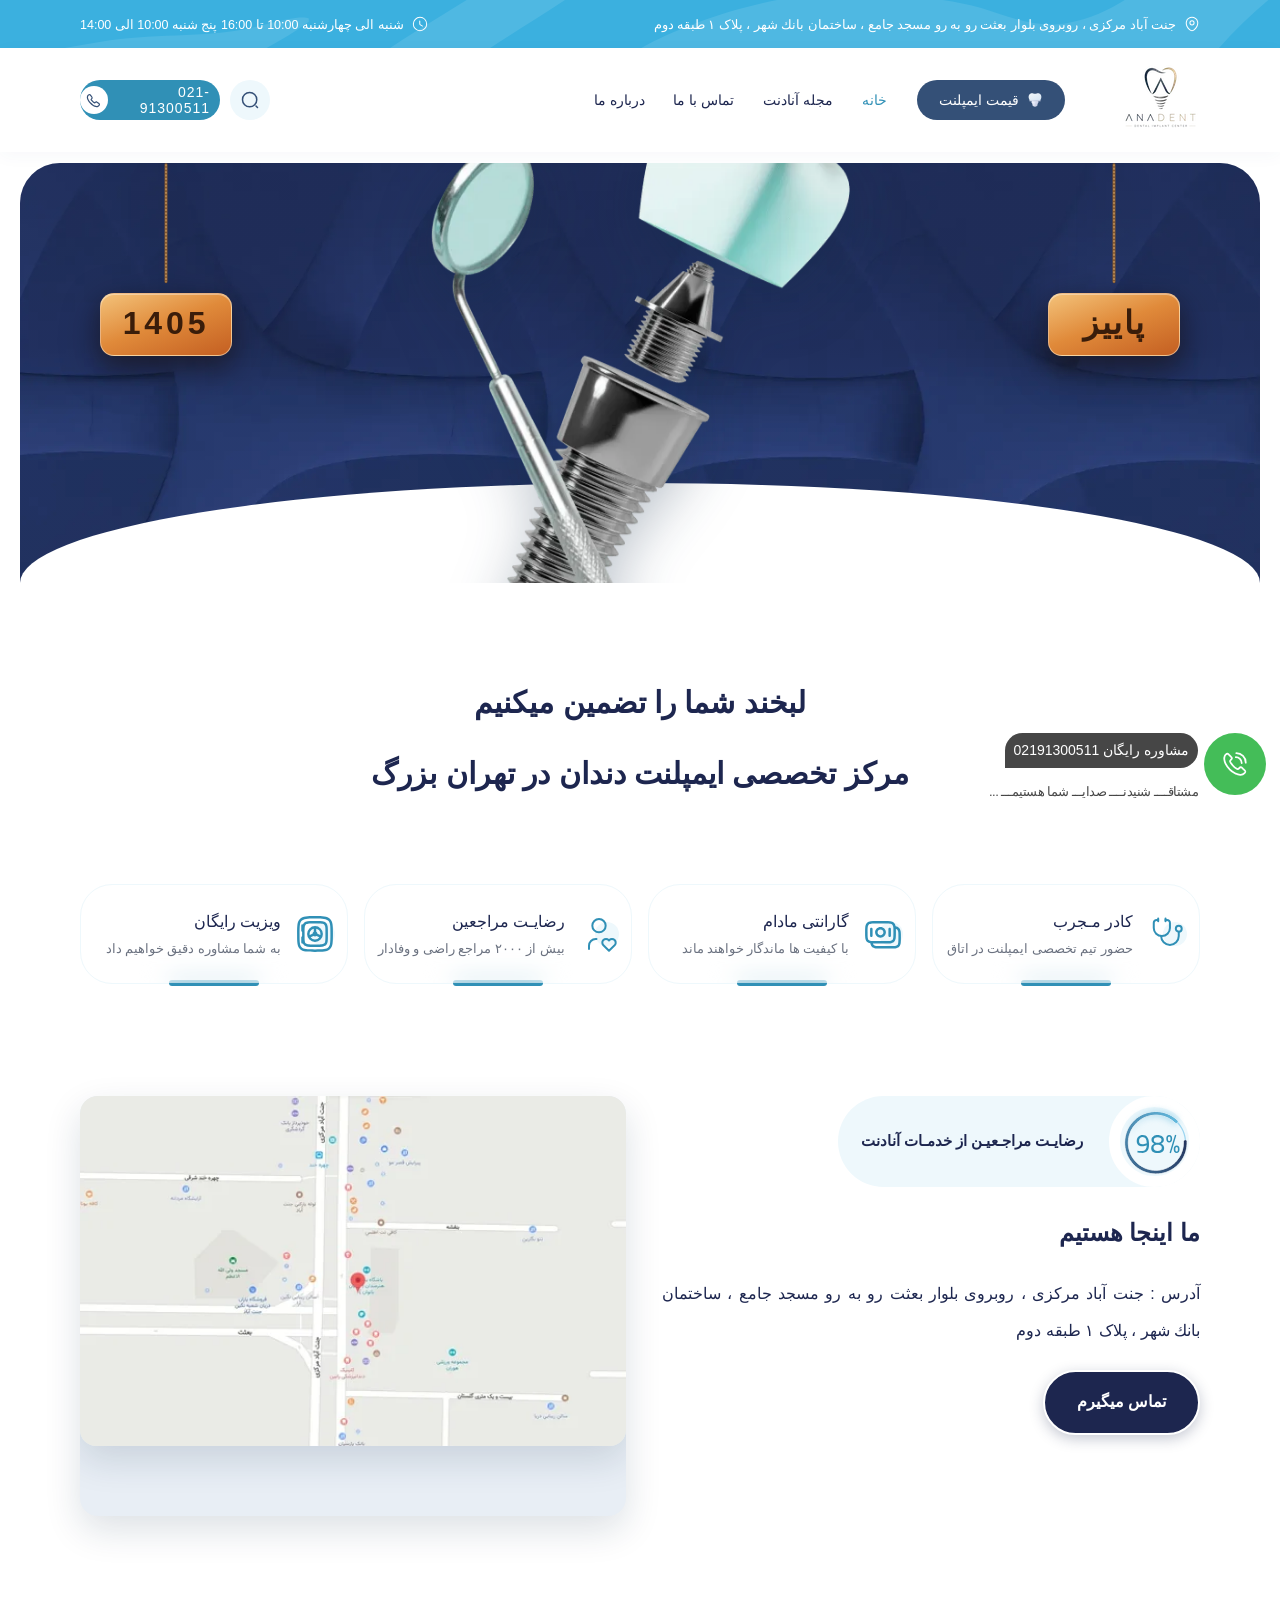
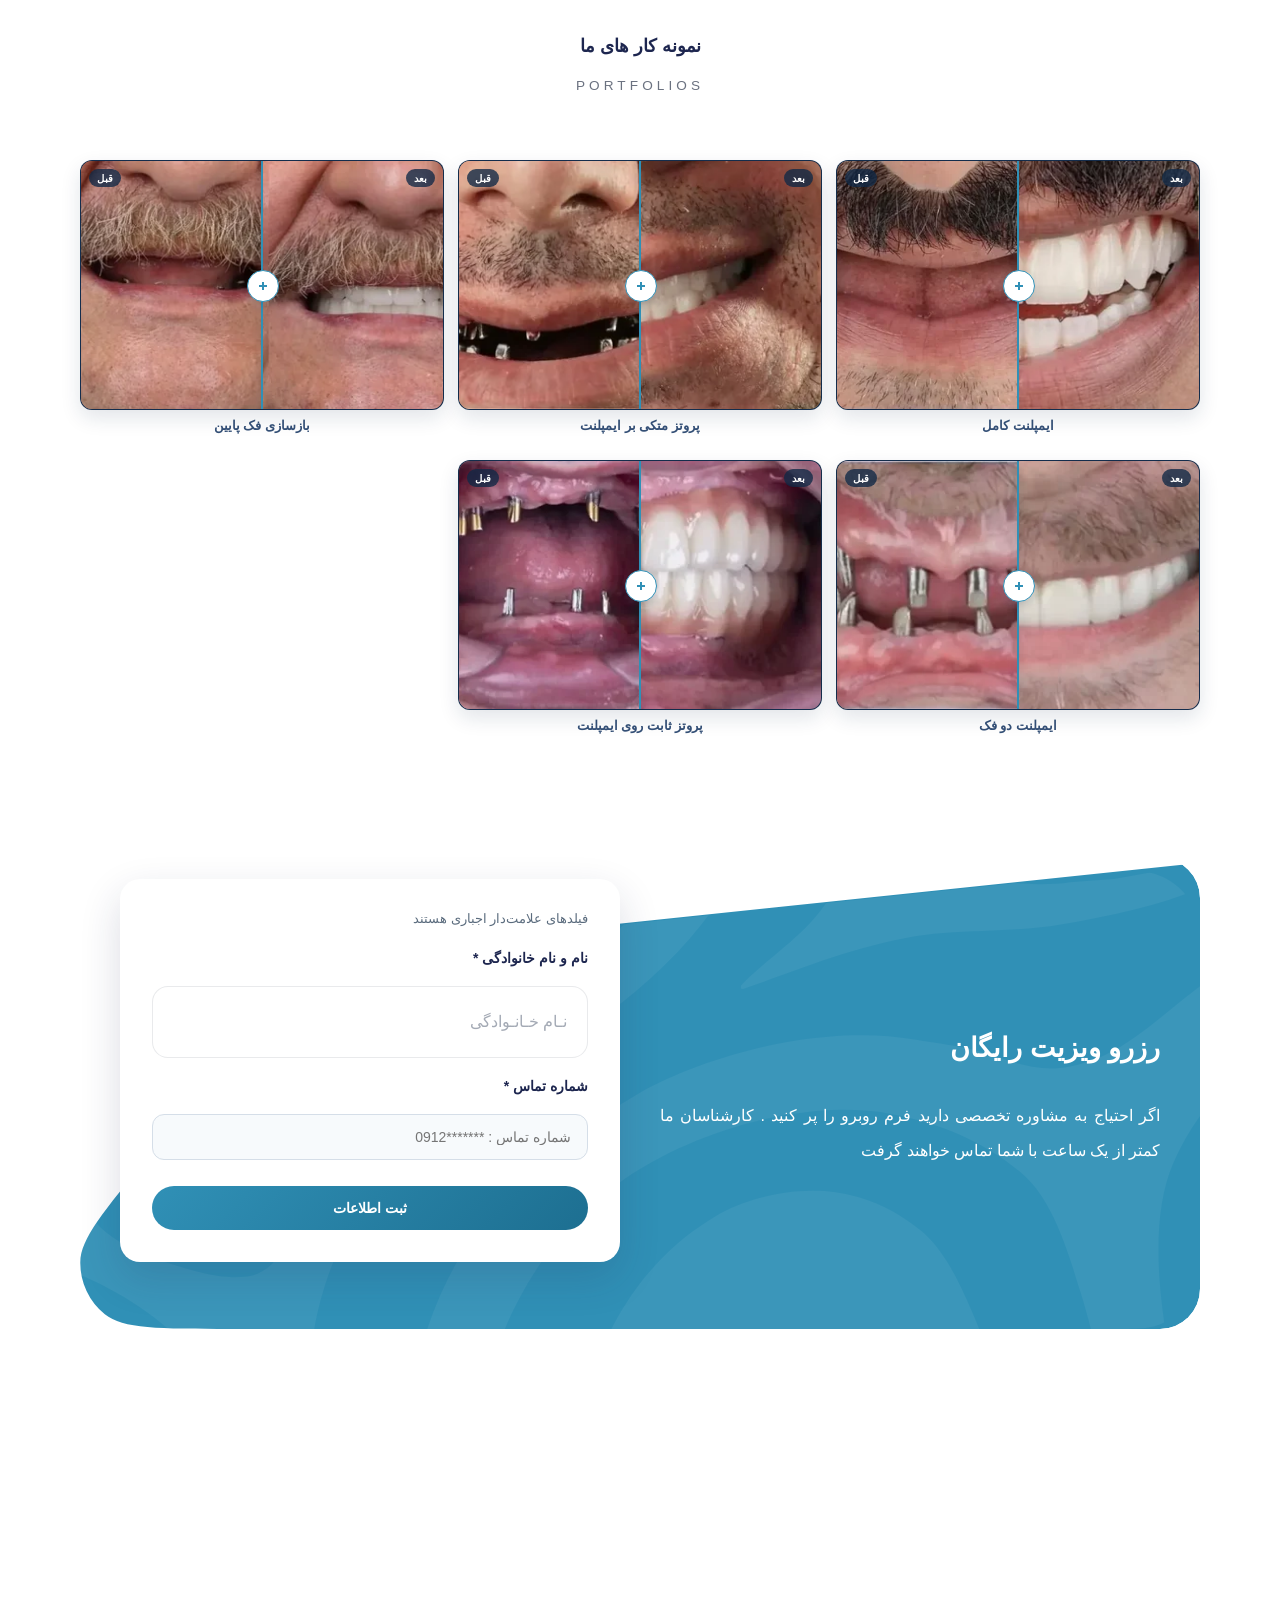
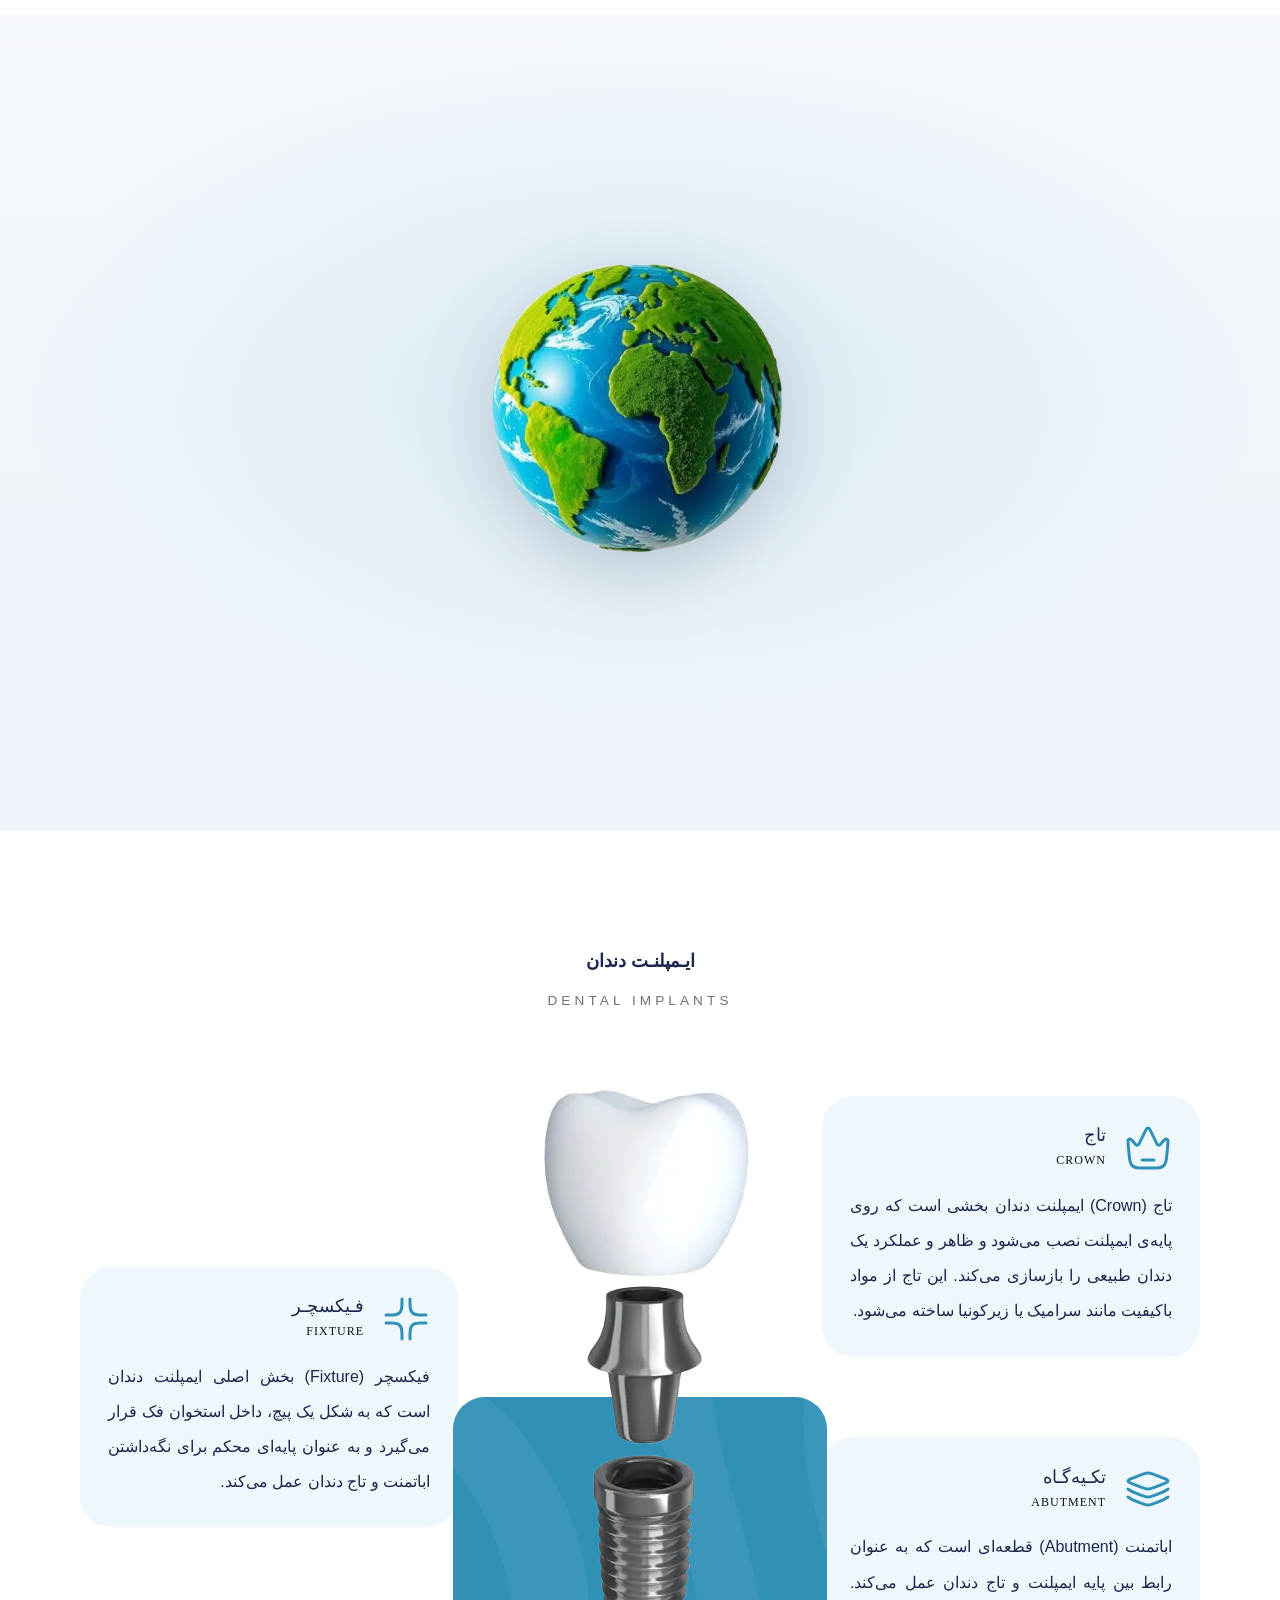
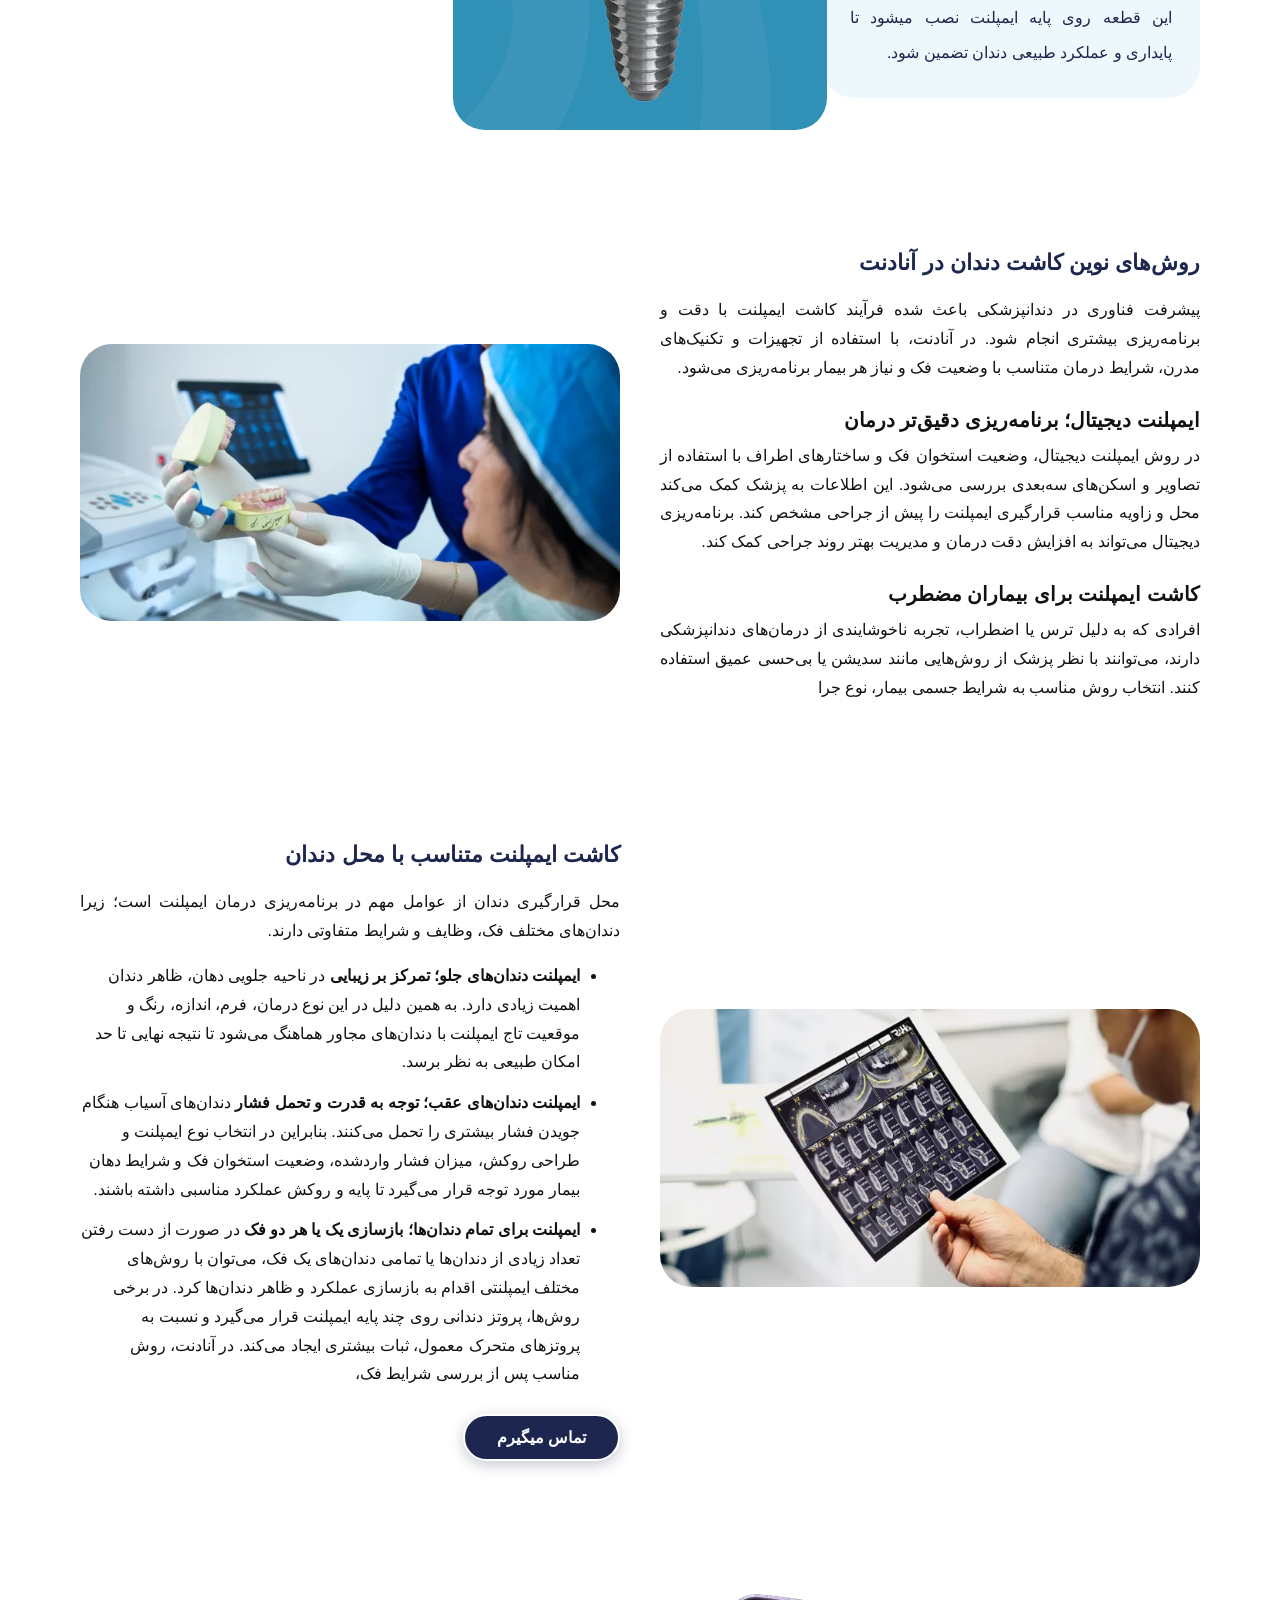
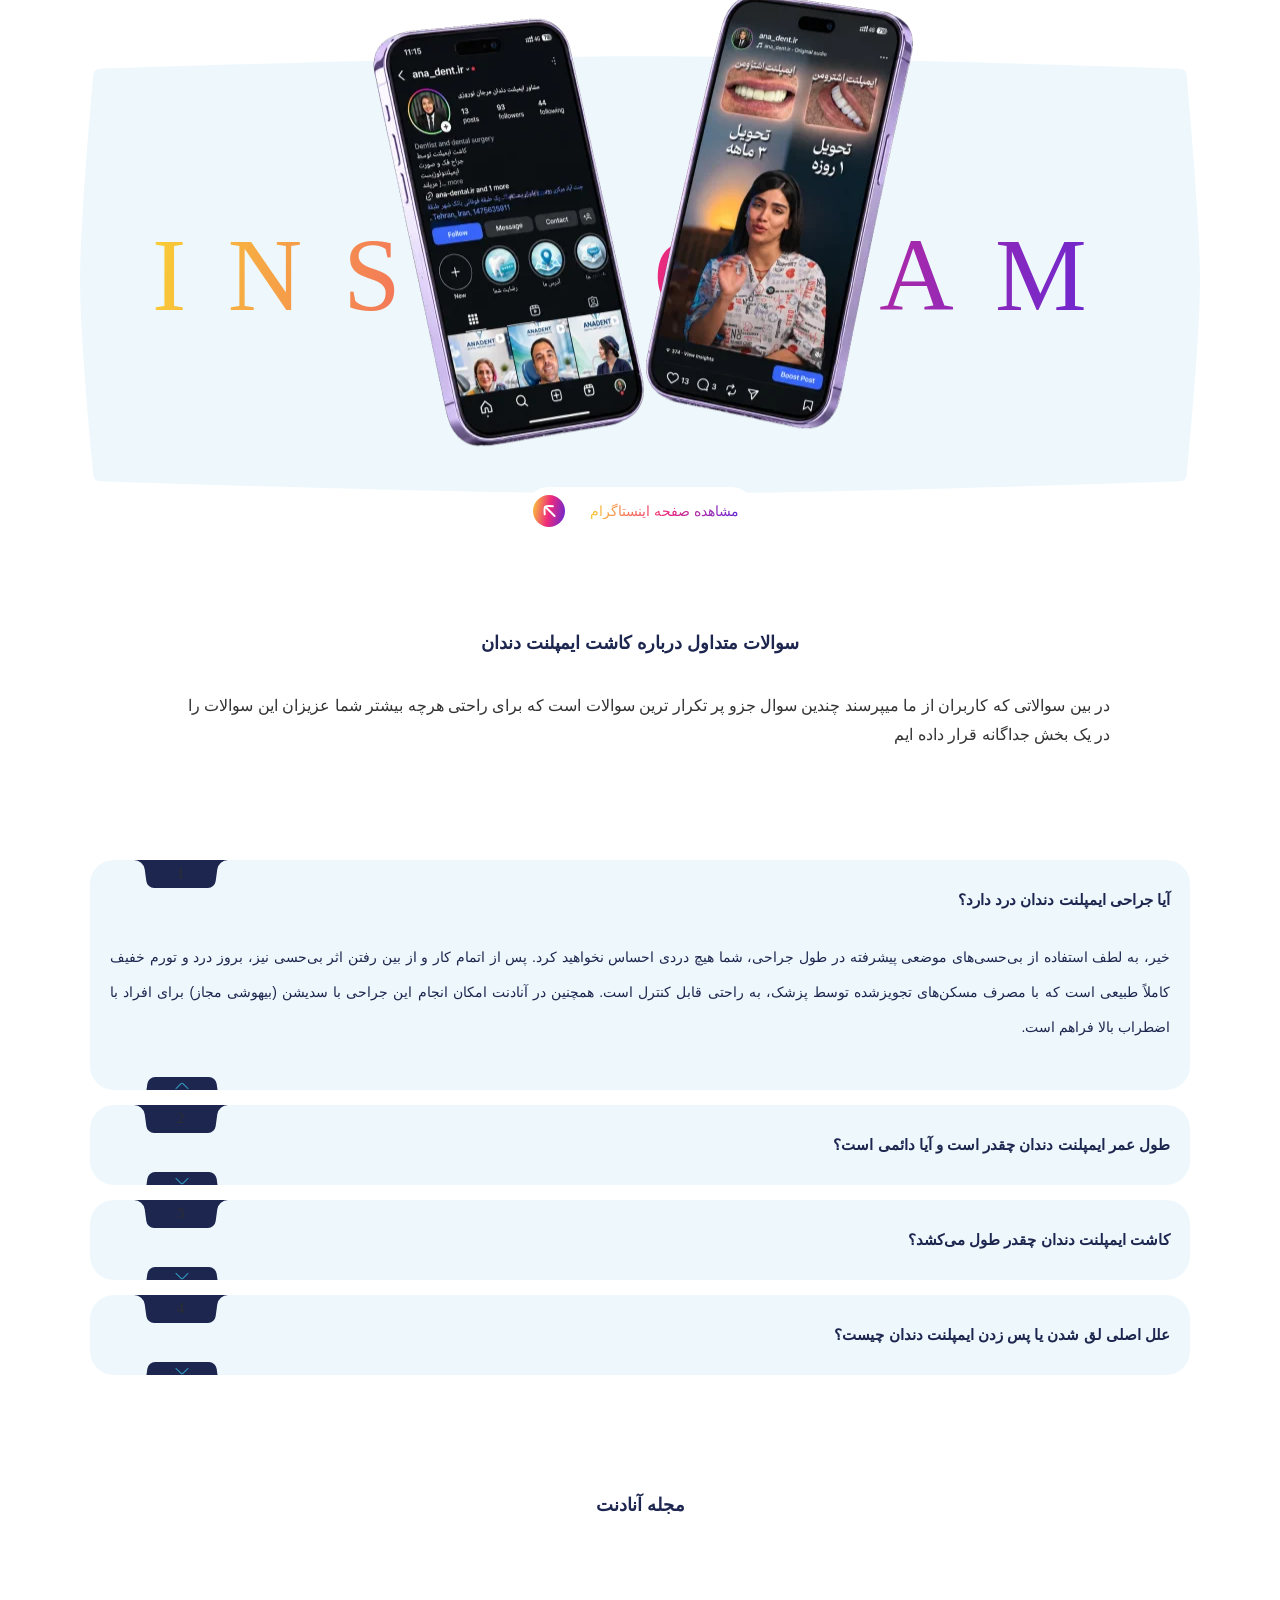
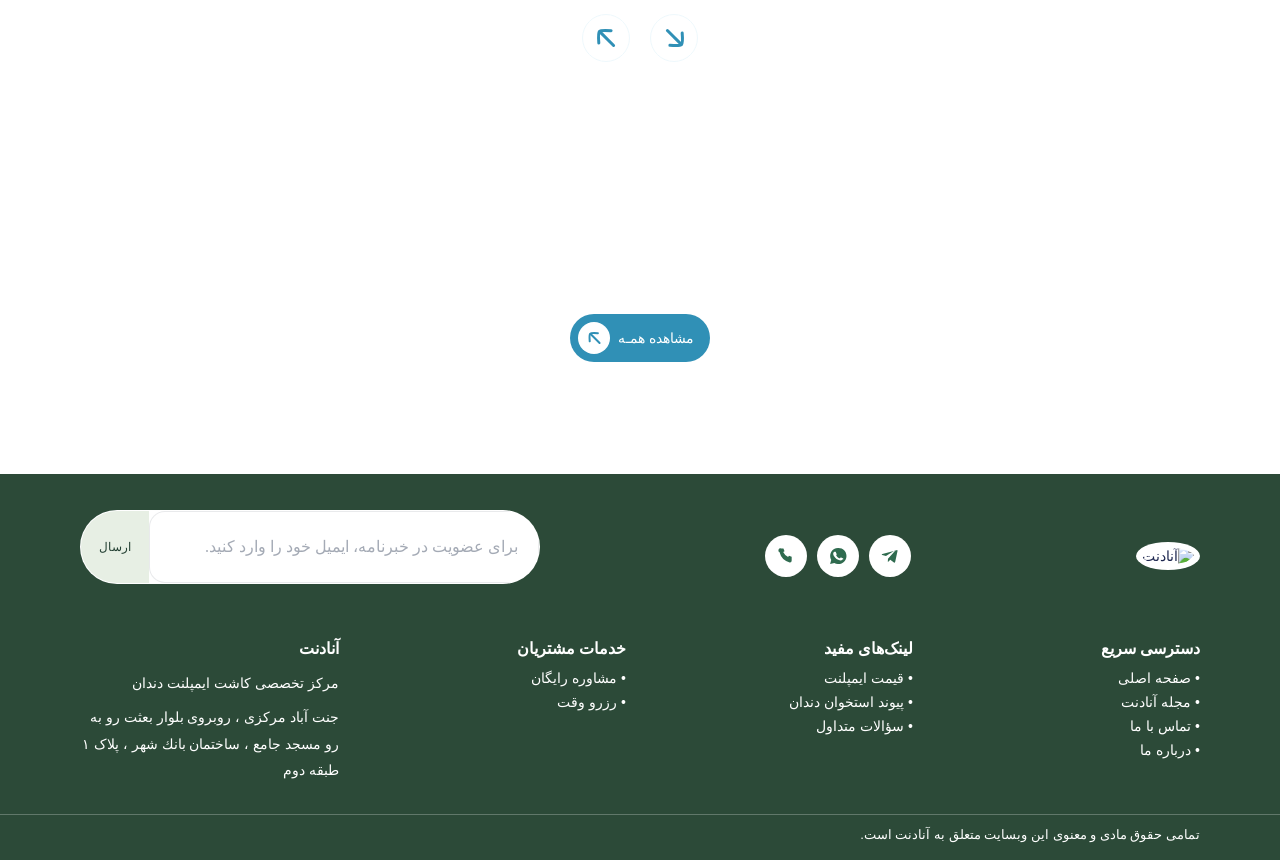
==== frontend/site/index.html @ b0591583 "add llms.txt and improve images" ====
<!doctype html>
<html dir="rtl" lang="fa-IR">

<head>
    <meta charset="UTF-8">
    <meta name="viewport" content="width=device-width, initial-scale=1">
    <meta name="theme-color" content="#3090B6"/>
    <title>آنادنت | بزرگ ترین مرکز کاشت ایمپلنت دندان در تهران</title>
<meta name="description" content="آنادنت بزرگ ترین مرکز کاشت ایمپلنت در تهران با جدید ترین متد های کاشت دیجیتال 02191300511"/>
<meta name="robots" content="index, follow, max-image-preview:large, max-snippet:-1, max-video-preview:-1"/>
<link rel="canonical" href="https://ana-dental.ir/" />
<meta property="og:locale" content="fa_IR" />
<meta property="og:type" content="website" />
<meta property="og:title" content="آنادنت | بزرگ ترین مرکز کاشت ایمپلنت دندان در تهران" />
<meta property="og:description" content="آنادنت بزرگ ترین مرکز کاشت ایمپلنت در تهران با جدید ترین متد های کاشت دیجیتال 02191300511" />
<meta property="og:url" content="https://ana-dental.ir/" />
<meta property="og:site_name" content="آنادنت" />
<meta property="og:updated_time" content="2026-08-31T13:25:02+03:30" />
<meta name="twitter:card" content="summary_large_image" />
<meta name="twitter:title" content="آنادنت | بزرگ ترین مرکز کاشت ایمپلنت دندان در تهران" />
<meta name="twitter:description" content="آنادنت بزرگ ترین مرکز کاشت ایمپلنت در تهران با جدید ترین متد های کاشت دیجیتال 02191300511" />
<meta name="twitter:label1" content="نویسنده" />
<meta name="twitter:data1" content="admin_dental" />
<meta name="twitter:label2" content="زمان خواندن" />
<meta name="twitter:data2" content="کمتر از یک دقیقه" />
<script type="application/ld+json" class="ana-schema">{"@context":"https://schema.org","@graph":[{"@type":"Place","@id":"#place","geo":{"@type":"GeoCoordinates","latitude":"35.76926121226652","longitude":" 51.439812132529276"},"hasMap":"https://www.google.com/maps/search/?api=1&amp;query=35.76926121226652, 51.439812132529276","address":{"@type":"PostalAddress","streetAddress":"\u062c\u0646\u062a \u0622\u0628\u0627\u062f \u0645\u0631\u0643\u0632\u0649 \u060c \u0631\u0648\u0628\u0631\u0648\u0649 \u0628\u0644\u0648\u0627\u0631 \u0628\u0639\u062b\u062a \u0631\u0648 \u0628\u0647 \u0631\u0648 \u0645\u0633\u062c\u062f \u062c\u0627\u0645\u0639 \u060c \u0633\u0627\u062e\u062a\u0645\u0627\u0646 \u0628\u0627\u0646\u0643 \u0634\u0647\u0631 \u060c \u067e\u0644\u0627\u06a9 \u06f1 \u0637\u0628\u0642\u0647 \u062f\u0648\u0645","addressLocality":"\u062a\u0647\u0631\u0627\u0646","addressCountry":"IR-23","addressRegion":"\u062a\u0647\u0631\u0627\u0646"}},{"@type":["Dentist","Organization"],"@id":"#organization","name":"\u0622\u0646\u0627\u062f\u0646\u062a","url":"","address":{"@type":"PostalAddress","streetAddress":"\u062c\u0646\u062a \u0622\u0628\u0627\u062f \u0645\u0631\u0643\u0632\u0649 \u060c \u0631\u0648\u0628\u0631\u0648\u0649 \u0628\u0644\u0648\u0627\u0631 \u0628\u0639\u062b\u062a \u0631\u0648 \u0628\u0647 \u0631\u0648 \u0645\u0633\u062c\u062f \u062c\u0627\u0645\u0639 \u060c \u0633\u0627\u062e\u062a\u0645\u0627\u0646 \u0628\u0627\u0646\u0643 \u0634\u0647\u0631 \u060c \u067e\u0644\u0627\u06a9 \u06f1 \u0637\u0628\u0642\u0647 \u062f\u0648\u0645","addressLocality":"\u062a\u0647\u0631\u0627\u0646","addressCountry":"IR-23","addressRegion":"\u062a\u0647\u0631\u0627\u0646"},"logo":{"@type":"ImageObject","@id":"#logo","url":"assets/media/2025/09/logo.webp","contentUrl":"assets/media/2025/09/logo.webp","caption":"\u0622\u0646\u0627\u062f\u0646\u062a","inLanguage":"fa-IR","width":"700","height":"354"},"openingHours":["Monday,Tuesday,Wednesday 10:00-16:00","Thursday 10:00-14:00","Saturday,Sunday 10:00-16:00"],"description":"\u0622\u0646\u0627\u062f\u0646\u062a\u060c \u0645\u0631\u06a9\u0632 \u062a\u062e\u0635\u0635\u06cc \u06a9\u0627\u0634\u062a \u0627\u06cc\u0645\u067e\u0644\u0646\u062a \u0648 \u062f\u0631\u0645\u0627\u0646\u200c\u0647\u0627\u06cc \u062a\u0631\u0645\u06cc\u0645\u06cc \u062f\u0646\u062f\u0627\u0646\u060c \u0628\u0627 \u0628\u0647\u0631\u0647\u200c\u06af\u06cc\u0631\u06cc \u0627\u0632 \u062a\u062c\u0647\u06cc\u0632\u0627\u062a \u067e\u06cc\u0634\u0631\u0641\u062a\u0647\u060c \u0641\u0646\u0627\u0648\u0631\u06cc\u200c\u0647\u0627\u06cc \u0646\u0648\u06cc\u0646 \u062f\u0646\u062f\u0627\u0646\u067e\u0632\u0634\u06a9\u06cc \u0648 \u062a\u06cc\u0645\u06cc \u0627\u0632 \u062f\u0646\u062f\u0627\u0646\u067e\u0632\u0634\u06a9\u0627\u0646 \u0645\u062c\u0631\u0628\u060c \u062e\u062f\u0645\u0627\u062a\u06cc \u0634\u0627\u0645\u0644 \u06a9\u0627\u0634\u062a \u0627\u06cc\u0645\u067e\u0644\u0646\u062a \u062f\u0646\u062f\u0627\u0646\u060c \u0627\u06cc\u0645\u067e\u0644\u0646\u062a \u0641\u0648\u0631\u06cc\u060c \u0628\u0627\u0632\u0633\u0627\u0632\u06cc \u0627\u0633\u062a\u062e\u0648\u0627\u0646 \u0641\u06a9\u060c \u0644\u06cc\u0641\u062a \u0633\u06cc\u0646\u0648\u0633\u060c \u067e\u0631\u0648\u062a\u0632\u0647\u0627\u06cc \u062b\u0627\u0628\u062a \u0628\u0631 \u067e\u0627\u06cc\u0647 \u0627\u06cc\u0645\u067e\u0644\u0646\u062a\u060c \u0631\u0648\u06a9\u0634 \u062f\u0646\u062f\u0627\u0646\u060c \u062f\u0631\u0645\u0627\u0646\u200c\u0647\u0627\u06cc \u062a\u0631\u0645\u06cc\u0645\u06cc \u0648 \u0632\u06cc\u0628\u0627\u06cc\u06cc \u0631\u0627 \u0627\u0631\u0627\u0626\u0647 \u0645\u06cc\u200c\u062f\u0647\u062f. \u062f\u0631 \u0622\u0646\u0627\u062f\u0646\u062a\u060c \u062a\u0645\u0627\u0645\u06cc \u0645\u0631\u0627\u062d\u0644 \u062f\u0631\u0645\u0627\u0646 \u0627\u0632 \u0645\u0634\u0627\u0648\u0631\u0647 \u0648 \u0637\u0631\u0627\u062d\u06cc \u0637\u0631\u062d \u062f\u0631\u0645\u0627\u0646 \u062a\u0627 \u062c\u0631\u0627\u062d\u06cc \u0648 \u0645\u0631\u0627\u0642\u0628\u062a\u200c\u0647\u0627\u06cc \u067e\u0633 \u0627\u0632 \u062f\u0631\u0645\u0627\u0646\u060c \u0645\u0637\u0627\u0628\u0642 \u0628\u0627 \u0627\u0633\u062a\u0627\u0646\u062f\u0627\u0631\u062f\u0647\u0627\u06cc \u0631\u0648\u0632 \u062f\u0646\u06cc\u0627 \u0627\u0646\u062c\u0627\u0645 \u0645\u06cc\u200c\u0634\u0648\u062f. \u0647\u062f\u0641 \u0645\u0627 \u0627\u0631\u0627\u0626\u0647 \u062f\u0631\u0645\u0627\u0646\u06cc \u0627\u06cc\u0645\u0646\u060c \u062f\u0642\u06cc\u0642\u060c \u0645\u0627\u0646\u062f\u06af\u0627\u0631 \u0648 \u0645\u062a\u0646\u0627\u0633\u0628 \u0628\u0627 \u0634\u0631\u0627\u06cc\u0637 \u0647\u0631 \u0628\u06cc\u0645\u0627\u0631 \u0627\u0633\u062a \u062a\u0627 \u0639\u0644\u0627\u0648\u0647 \u0628\u0631 \u0628\u0627\u0632\u06af\u0631\u062f\u0627\u0646\u062f\u0646 \u0639\u0645\u0644\u06a9\u0631\u062f \u0637\u0628\u06cc\u0639\u06cc \u062f\u0646\u062f\u0627\u0646\u200c\u0647\u0627\u060c \u0632\u06cc\u0628\u0627\u06cc\u06cc \u0648 \u0627\u0639\u062a\u0645\u0627\u062f \u0628\u0647 \u0646\u0641\u0633 \u0628\u06cc\u0645\u0627\u0631\u0627\u0646 \u0646\u06cc\u0632 \u062d\u0641\u0638 \u0634\u0648\u062f. \u0631\u0636\u0627\u06cc\u062a \u0628\u06cc\u0645\u0627\u0631\u0627\u0646\u060c \u0627\u0633\u062a\u0641\u0627\u062f\u0647 \u0627\u0632 \u0645\u0648\u0627\u062f \u0648 \u0628\u0631\u0646\u062f\u0647\u0627\u06cc \u0645\u0639\u062a\u0628\u0631\u060c \u0631\u0639\u0627\u06cc\u062a \u0627\u0635\u0648\u0644 \u06a9\u0646\u062a\u0631\u0644 \u0639\u0641\u0648\u0646\u062a \u0648 \u0628\u0647\u0631\u0647\u200c\u06af\u06cc\u0631\u06cc \u0627\u0632 \u0631\u0648\u0634\u200c\u0647\u0627\u06cc \u06a9\u0645\u200c\u062a\u0647\u0627\u062c\u0645\u06cc \u0627\u0632 \u0645\u0647\u0645\u200c\u062a\u0631\u06cc\u0646 \u0627\u0631\u0632\u0634\u200c\u0647\u0627\u06cc \u0622\u0646\u0627\u062f\u0646\u062a \u0627\u0633\u062a","legalName":"AnaDent","location":{"@id":"#place"},"image":{"@id":"#logo"},"telephone":"021-91300511"},{"@type":"WebSite","@id":"#website","url":"","name":"\u0622\u0646\u0627\u062f\u0646\u062a","alternateName":"\u0645\u0631\u06a9\u0632 \u062a\u062e\u0635\u0635\u06cc \u0627\u06cc\u0645\u067e\u0644\u0646\u062a","publisher":{"@id":"#organization"},"inLanguage":"fa-IR","potentialAction":{"@type":"SearchAction","target":"?s={search_term_string}","query-input":"required name=search_term_string"}},{"@type":["WebPage","FAQPage"],"@id":"#webpage","url":"","name":"\u06a9\u0627\u0634\u062a \u062a\u062e\u0635\u0635\u06cc \u0627\u06cc\u0645\u067e\u0644\u0646\u062a \u062f\u0646\u062f\u0627\u0646 \u062f\u0631 \u062a\u0647\u0631\u0627\u0646 | \u0622\u0646\u0627\u062f\u0646\u062a","datePublished":"2025-09-15T01:48:24+03:30","dateModified":"2026-08-31T13:25:02+03:30","about":{"@id":"#organization"},"isPartOf":{"@id":"#website"},"inLanguage":"fa-IR","mainEntity":[{"@type":"Question","name":"\u06a9\u0627\u0634\u062a \u0627\u06cc\u0645\u067e\u0644\u0646\u062a \u062f\u0646\u062f\u0627\u0646 \u0686\u0642\u062f\u0631 \u0637\u0648\u0644 \u0645\u06cc\u200c\u06a9\u0634\u062f\u061f","acceptedAnswer":{"@type":"Answer","text":"\u0645\u062f\u062a \u0632\u0645\u0627\u0646 \u06a9\u0627\u0645\u0644 \u062f\u0631\u0645\u0627\u0646 \u0628\u0633\u062a\u0647 \u0628\u0647 \u0634\u0631\u0627\u06cc\u0637 \u062a\u0631\u0627\u06a9\u0645 \u0627\u0633\u062a\u062e\u0648\u0627\u0646 \u0641\u06a9 \u0628\u06cc\u0645\u0627\u0631\u060c \u0628\u06cc\u0646 \u06f3 \u062a\u0627 \u06f6 \u0645\u0627\u0647 \u0637\u0648\u0644 \u0645\u06cc\u200c\u06a9\u0634\u062f. \u062f\u0631 \u062c\u0644\u0633\u0647 \u0627\u0648\u0644\u060c \u067e\u0627\u06cc\u0647 \u062a\u06cc\u062a\u0627\u0646\u06cc\u0648\u0645\u06cc \u062f\u0627\u062e\u0644 \u0641\u06a9 \u0642\u0631\u0627\u0631 \u0645\u06cc\u200c\u06af\u06cc\u0631\u062f \u0648 \u0628\u0627\u06cc\u062f \u0632\u0645\u0627\u0646 \u06a9\u0627\u0641\u06cc \u0628\u0631\u0627\u06cc \u062c\u0648\u0634 \u062e\u0648\u0631\u062f\u0646 \u0622\u0646 \u0628\u0627 \u0627\u0633\u062a\u062e\u0648\u0627\u0646 \u0637\u06cc \u0634\u0648\u062f. \u067e\u0633 \u0627\u0632 \u0622\u0646\u060c \u0631\u0648\u06a9\u0634 \u06cc\u0627 \u0647\u0645\u0627\u0646 \u062a\u0627\u062c \u062f\u0646\u062f\u0627\u0646 \u0646\u0647\u0627\u06cc\u06cc \u0631\u0648\u06cc \u067e\u0627\u06cc\u0647 \u0646\u0635\u0628 \u0645\u06cc\u200c\u06af\u0631\u062f\u062f."}},{"@type":"Question","name":"\u0622\u06cc\u0627 \u062c\u0631\u0627\u062d\u06cc \u0627\u06cc\u0645\u067e\u0644\u0646\u062a \u062f\u0646\u062f\u0627\u0646 \u062f\u0631\u062f \u062f\u0627\u0631\u062f\u061f","acceptedAnswer":{"@type":"Answer","text":"\u062e\u06cc\u0631\u060c \u0628\u0647 \u0644\u0637\u0641 \u0627\u0633\u062a\u0641\u0627\u062f\u0647 \u0627\u0632 \u0628\u06cc\u200c\u062d\u0633\u06cc\u200c\u0647\u0627\u06cc \u0645\u0648\u0636\u0639\u06cc \u067e\u06cc\u0634\u0631\u0641\u062a\u0647 \u062f\u0631 \u0637\u0648\u0644 \u062c\u0631\u0627\u062d\u06cc\u060c \u0634\u0645\u0627 \u0647\u06cc\u0686 \u062f\u0631\u062f\u06cc \u0627\u062d\u0633\u0627\u0633 \u0646\u062e\u0648\u0627\u0647\u06cc\u062f \u06a9\u0631\u062f. \u067e\u0633 \u0627\u0632 \u0627\u062a\u0645\u0627\u0645 \u06a9\u0627\u0631 \u0648 \u0627\u0632 \u0628\u06cc\u0646 \u0631\u0641\u062a\u0646 \u0627\u062b\u0631 \u0628\u06cc\u200c\u062d\u0633\u06cc \u0646\u06cc\u0632\u060c \u0628\u0631\u0648\u0632 \u062f\u0631\u062f \u0648 \u062a\u0648\u0631\u0645 \u062e\u0641\u06cc\u0641 \u06a9\u0627\u0645\u0644\u0627\u064b \u0637\u0628\u06cc\u0639\u06cc \u0627\u0633\u062a \u06a9\u0647 \u0628\u0627 \u0645\u0635\u0631\u0641 \u0645\u0633\u06a9\u0646\u200c\u0647\u0627\u06cc \u062a\u062c\u0648\u06cc\u0632\u0634\u062f\u0647 \u062a\u0648\u0633\u0637 \u067e\u0632\u0634\u06a9\u060c \u0628\u0647 \u0631\u0627\u062d\u062a\u06cc \u0642\u0627\u0628\u0644 \u06a9\u0646\u062a\u0631\u0644 \u0627\u0633\u062a. \u0647\u0645\u0686\u0646\u06cc\u0646 \u062f\u0631 \u0645\u0631\u06a9\u0632 \u0622\u0646\u0627\u062f\u0646\u062a \u0627\u0645\u06a9\u0627\u0646 \u0627\u0646\u062c\u0627\u0645 \u0627\u06cc\u0646 \u062c\u0631\u0627\u062d\u06cc \u0628\u0627 \u0633\u062f\u06cc\u0634\u0646 (\u0628\u06cc\u0647\u0648\u0634\u06cc \u0645\u062c\u0627\u0632) \u0628\u0631\u0627\u06cc \u0627\u0641\u0631\u0627\u062f \u0628\u0627 \u0627\u0636\u0637\u0631\u0627\u0628 \u0628\u0627\u0644\u0627 \u0641\u0631\u0627\u0647\u0645 \u0627\u0633\u062a."}},{"@type":"Question","name":"\u0637\u0648\u0644 \u0639\u0645\u0631 \u0627\u06cc\u0645\u067e\u0644\u0646\u062a \u062f\u0646\u062f\u0627\u0646 \u0686\u0642\u062f\u0631 \u0627\u0633\u062a \u0648 \u0622\u06cc\u0627 \u062f\u0627\u0626\u0645\u06cc \u0627\u0633\u062a\u061f","acceptedAnswer":{"@type":"Answer","text":"\u0627\u06cc\u0645\u067e\u0644\u0646\u062a \u0628\u0647 \u0639\u0646\u0648\u0627\u0646 \u06cc\u06a9 \u0631\u0648\u0634 \u062f\u0627\u0626\u0645\u06cc \u0628\u0631\u0627\u06cc \u062c\u0627\u06cc\u06af\u0632\u06cc\u0646\u06cc \u062f\u0646\u062f\u0627\u0646\u200c\u0647\u0627\u06cc \u0627\u0632 \u062f\u0633\u062a \u0631\u0641\u062a\u0647 \u0634\u0646\u0627\u062e\u062a\u0647 \u0645\u06cc\u200c\u0634\u0648\u062f. \u062f\u0631 \u0635\u0648\u0631\u062a \u06a9\u06cc\u0641\u06cc\u062a \u0628\u0627\u0644\u0627\u06cc \u0628\u0631\u0646\u062f \u0641\u06cc\u06a9\u0633\u0686\u0631\u060c \u0645\u0647\u0627\u0631\u062a \u062f\u0646\u062f\u0627\u0646\u067e\u0632\u0634\u06a9 \u062f\u0631 \u06a9\u0627\u0634\u062a \u0648 \u0627\u0632 \u0647\u0645\u0647 \u0645\u0647\u0645\u200c\u062a\u0631 \u0631\u0639\u0627\u06cc\u062a \u062f\u0642\u06cc\u0642 \u0628\u0647\u062f\u0627\u0634\u062a \u062f\u0647\u0627\u0646 \u0648 \u062f\u0646\u062f\u0627\u0646 \u062a\u0648\u0633\u0637 \u0628\u06cc\u0645\u0627\u0631 (\u0645\u0633\u0648\u0627\u06a9 \u0648 \u0646\u062e \u062f\u0646\u062f\u0627\u0646)\u060c \u0627\u06cc\u0646 \u062f\u0631\u0645\u0627\u0646 \u0645\u06cc\u200c\u062a\u0648\u0627\u0646\u062f \u0628\u06cc\u0634 \u0627\u0632 \u06f1\u06f5 \u062a\u0627 \u06f2\u06f0 \u0633\u0627\u0644 \u0648 \u062d\u062a\u06cc \u062a\u0627 \u067e\u0627\u06cc\u0627\u0646 \u0639\u0645\u0631 \u0628\u062f\u0648\u0646 \u0645\u0634\u06a9\u0644 \u0628\u0627\u0642\u06cc \u0628\u0645\u0627\u0646\u062f."}},{"@type":"Question","name":"\u0639\u0644\u0644 \u0627\u0635\u0644\u06cc \u0644\u0642 \u0634\u062f\u0646 \u06cc\u0627 \u067e\u0633 \u0632\u062f\u0646 \u0627\u06cc\u0645\u067e\u0644\u0646\u062a \u062f\u0646\u062f\u0627\u0646 \u0686\u06cc\u0633\u062a\u061f","acceptedAnswer":{"@type":"Answer","text":"\u067e\u0633 \u0632\u062f\u0646 \u06cc\u0627 \u0644\u0642 \u0634\u062f\u0646 \u0627\u06cc\u0645\u067e\u0644\u0646\u062a \u0628\u0633\u06cc\u0627\u0631 \u0646\u0627\u062f\u0631 \u0627\u0633\u062a\u060c \u0627\u0645\u0627 \u0645\u0648\u0627\u0631\u062f\u06cc \u0645\u0627\u0646\u0646\u062f \u0639\u062f\u0645 \u0631\u0639\u0627\u06cc\u062a \u0628\u0647\u062f\u0627\u0634\u062a \u0648 \u0627\u06cc\u062c\u0627\u062f \u0639\u0641\u0648\u0646\u062a \u0644\u062b\u0647\u060c \u0633\u06cc\u06af\u0627\u0631 \u06a9\u0634\u06cc\u062f\u0646 \u0645\u0641\u0631\u0637\u060c \u0628\u06cc\u0645\u0627\u0631\u06cc\u200c\u0647\u0627\u06cc \u06a9\u0646\u062a\u0631\u0644\u200c\u0646\u0634\u062f\u0647 \u0645\u062b\u0644 \u062f\u06cc\u0627\u0628\u062a \u0634\u062f\u06cc\u062f \u0648 \u06cc\u0627 \u0639\u062f\u0645 \u0645\u0647\u0627\u0631\u062a \u067e\u0632\u0634\u06a9 \u062f\u0631 \u06a9\u0627\u0634\u062a \u0627\u0648\u0644\u06cc\u0647\u060c \u0645\u06cc\u200c\u062a\u0648\u0627\u0646\u0646\u062f \u0645\u0627\u0646\u0639 \u062c\u0648\u0634 \u062e\u0648\u0631\u062f\u0646 \u067e\u0627\u06cc\u0647 \u0628\u0647 \u0627\u0633\u062a\u062e\u0648\u0627\u0646 \u0641\u06a9 \u0634\u0648\u0646\u062f. \u062f\u0631 \u0622\u0646\u0627\u062f\u0646\u062a\u060c \u062a\u0645\u0627\u0645 \u0645\u0631\u0627\u062d\u0644 \u0628\u0627 \u0628\u0631\u0631\u0633\u06cc \u062f\u0642\u06cc\u0642 \u0627\u0633\u06a9\u0646\u200c\u0647\u0627\u06cc \u0633\u0647\u200c\u0628\u0639\u062f\u06cc \u0627\u0646\u062c\u0627\u0645 \u0645\u06cc\u200c\u0634\u0648\u062f \u062a\u0627 \u0631\u06cc\u0633\u06a9 \u067e\u0633 \u0632\u062f\u0646 \u0628\u0647 \u0635\u0641\u0631 \u0646\u0632\u062f\u06cc\u06a9 \u0634\u0648\u062f."}}]},{"@type":"Dentist","name":"\u0622\u0646\u0627\u062f\u0646\u062a","url":"","image":"\u0644\u06cc\u0646\u06a9-\u0644\u0648\u06af\u0648.jpg","description":"\u06a9\u0644\u06cc\u0646\u06cc\u06a9 \u062a\u062e\u0635\u0635\u06cc \u06a9\u0627\u0634\u062a \u0627\u06cc\u0645\u067e\u0644\u0646\u062a \u062f\u0646\u062f\u0627\u0646","telephone":"021-91300511","priceRange":"$$","address":{"@type":"PostalAddress","addressLocality":"\u062a\u0647\u0631\u0627\u0646","addressCountry":"IR","streetAddress":"\u062c\u0646\u062a \u0622\u0628\u0627\u062f \u0645\u0631\u0643\u0632\u0649 \u060c \u0631\u0648\u0628\u0631\u0648\u0649 \u0628\u0644\u0648\u0627\u0631 \u0628\u0639\u062b\u062a \u0631\u0648 \u0628\u0647 \u0631\u0648 \u0645\u0633\u062c\u062f \u062c\u0627\u0645\u0639 \u060c \u0633\u0627\u062e\u062a\u0645\u0627\u0646 \u0628\u0627\u0646\u0643 \u0634\u0647\u0631 \u060c \u067e\u0644\u0627\u06a9 \u06f1 \u0637\u0628\u0642\u0647 \u062f\u0648\u0645"},"openingHoursSpecification":[{"@type":"OpeningHoursSpecification","dayOfWeek":["Saturday","Sunday","Monday","Tuesday","Wednesday","Thursday"],"opens":"09:00","closes":"20:00"}]},{"@type":"LocalBusiness","name":"\u0622\u0646\u0627\u062f\u0646\u062a","url":"","image":"\u0644\u06cc\u0646\u06a9-\u0644\u0648\u06af\u0648.jpg","telephone":"021-91300511","priceRange":"$$","address":{"@type":"PostalAddress","addressLocality":"\u062a\u0647\u0631\u0627\u0646","addressCountry":"IR","streetAddress":"\u062c\u0646\u062a \u0622\u0628\u0627\u062f \u0645\u0631\u0643\u0632\u0649 \u060c \u0631\u0648\u0628\u0631\u0648\u0649 \u0628\u0644\u0648\u0627\u0631 \u0628\u0639\u062b\u062a \u0631\u0648 \u0628\u0647 \u0631\u0648 \u0645\u0633\u062c\u062f \u062c\u0627\u0645\u0639 \u060c \u0633\u0627\u062e\u062a\u0645\u0627\u0646 \u0628\u0627\u0646\u0643 \u0634\u0647\u0631 \u060c \u067e\u0644\u0627\u06a9 \u06f1 \u0637\u0628\u0642\u0647 \u062f\u0648\u0645"}},{"@type":"Organization","name":"\u0622\u0646\u0627\u062f\u0646\u062a","alternateName":"AnaDent","url":"","logo":"\u0644\u06cc\u0646\u06a9-\u0644\u0648\u06af\u0648.jpg","contactPoint":{"@type":"ContactPoint","telephone":"021-91300511","contactType":"customer service","areaServed":"IR","availableLanguage":"Persian"},"sameAs":["https://www.instagram.com/\u0644\u06cc\u0646\u06a9-\u067e\u06cc\u062c-\u0627\u06cc\u0646\u0633\u062a\u0627\u06af\u0631\u0627\u0645","https://t.me/\u0644\u06cc\u0646\u06a9-\u06a9\u0627\u0646\u0627\u0644-\u062a\u0644\u06af\u0631\u0627\u0645"]}]}</script>
<meta name="google-site-verification" content="5gAubT_4cgOrp3XlFP9VqDKno7vYjqexDJE5bl8r74Q" />
<style id="ana-font-faces">@font-face{font-family:IRANSansXFaNum;font-style:normal;font-weight:300;font-display:swap;src:url("/assets/fonts/ana/IRANSansXFaNum-Light-718d539838.woff2") format("woff2")}@font-face{font-family:IRANSansXFaNum;font-style:normal;font-weight:400;font-display:swap;src:url("/assets/fonts/ana/IRANSansXFaNum-Regular-f6a73f1631.woff2") format("woff2")}@font-face{font-family:IRANSansXFaNum;font-style:normal;font-weight:500;font-display:swap;src:url("/assets/fonts/ana/IRANSansXFaNum-Medium-76521a4f00.woff2") format("woff2")}@font-face{font-family:IRANSansXFaNum;font-style:normal;font-weight:600;font-display:swap;src:url("/assets/fonts/ana/IRANSansXFaNum-DemiBold-f7a79c792a.woff2") format("woff2")}@font-face{font-family:IRANSansXFaNum;font-style:normal;font-weight:700;font-display:swap;src:url("/assets/fonts/ana/IRANSansXFaNum-Bold-837923db7d.woff2") format("woff2")}</style>
<link rel="preload" as="font" type="font/woff2" href="/assets/fonts/ana/IRANSansXFaNum-Regular-f6a73f1631.woff2" crossorigin>
<link rel="preload" as="font" type="font/woff2" href="/assets/fonts/ana/IRANSansXFaNum-DemiBold-f7a79c792a.woff2" crossorigin>
<link rel="preload" href="assets/theme/assets/style-rtl.min.css?ver=1.2.60" as="style">
<link rel='stylesheet' id='ana-global-style-css' href='assets/theme/assets/style-rtl.min.css?ver=1.2.60' media='all' />
<link rel='stylesheet' id='ds-asset-css-head-theme-b3be6fc924-css' href='assets/bundles/ds-bundle-css-86786fe9add48d8e.css?ver=20261021i' media='all' />
<link rel='stylesheet' id='ana-theme-style-css' href='assets/theme/style-rtl.css?ver=1.2.59' media='print' onload="this.media='all'" />
<noscript><link rel='stylesheet' href='assets/theme/style-rtl.css?ver=1.2.59' media='all' /></noscript>
<link rel="icon" href="assets/media/2025/09/cropped-logo-3-32x32.webp" sizes="32x32" />
<link rel="icon" href="assets/media/2025/09/cropped-logo-3-192x192.webp" sizes="192x192" />
<link rel="apple-touch-icon" href="assets/media/2025/09/cropped-logo-3-180x180.webp" />
<meta name="msapplication-TileImage" content="assets/media/2025/09/cropped-logo-3-270x270.webp" />
<style id="ana-custom-css">
@media (max-width: 760px) {
.ana-home	.IntroSection.AnaDental .VOD_wrapper .background-video{
		max-height: 5900px !important;
    height: 590px !important;
	}
	.ana-home .TitleCusTheme {
  font-size: 20px !important;
}
	.ana-home .SubsTitleCusTheme {
  display:none !important;
}
/* 	.ana-home .slide-in-right{
		display:none !important;
	} */
	.ana-home .AnaDentalFooter .site-info .mediaParents{
		display:none !important;
	}
	.ana-home .TextParents{
		display:none !important;
	}
	
    .SectionsAbout .RightsContent .TopParennts {
        width: fit-content;
    }
}
	.ana-home .Swiper_navigation_custom{
padding-bottom:3em;	}
.heartbeat {
  display: flex;
  align-items: center;
  justify-content: center;
  color: #fff;
}

@media screen and (max-width: 1400px){
.cta-content-title {
    max-width: 200px !important;
}
}
.cta-btn-fix,
.entry-content a.cta-btn-fix,
.post-content a.cta-btn-fix {
  display: inline-block !important;
  padding: 12px 32px !important;
  margin: 0 !important;
  font-family: inherit !important;
  font-size: 16px !important;
  font-weight: bold !important;
  line-height: 1.2 !important;
  color: #0066cc !important;
  background-color: #ffffff !important;
  border: 2px solid #a3c2ff !important;
  border-radius: 50px !important;
  text-decoration: none !important;
  text-align: center !important;
  box-shadow: 0 2px 4px rgba(0, 102, 204, 0.05) !important;
  box-sizing: border-box !important;
  vertical-align: middle !important;
  transition: all 0.3s ease !important;
}

.cta-btn-fix:hover,
.entry-content a.cta-btn-fix:hover,
.post-content a.cta-btn-fix:hover {
  transform: translateY(-4px) !important;
  box-shadow: 0 6px 12px rgba(0, 102, 204, 0.15) !important;
  background-color: #f4f8ff !important;
  color: #0066cc !important;
}
</style>
<style id="ana-hero-brand-css">
.IntroSection.AnaDental .VOD_wrapper.ana-hero{
  position:relative;
  overflow:hidden;
  min-height:420px;
}
.IntroSection.AnaDental .VOD_wrapper.ana-hero .ana-hero-bg,
.IntroSection.AnaDental .VOD_wrapper.ana-hero picture.background-video-poster,
.IntroSection.AnaDental .VOD_wrapper.ana-hero picture.background-video-poster img{
  display:block;
  width:100%;
  height:100%;
  min-height:420px;
  object-fit:cover;
}
.IntroSection.AnaDental .VOD_wrapper.ana-hero .ana-hero-floating{
  position:absolute;
  left:50%;
  top:50%;
  width:min(42%, 420px);
  height:auto;
  z-index:8;
  pointer-events:none;
  filter: drop-shadow(0 18px 28px rgba(16,40,70,.28));
  transform: translate(-50%, -50%);
  animation: anaHeroFloat 5.5s ease-in-out infinite;
  will-change: transform;
}
@media (max-width:768px){
  .IntroSection.AnaDental .VOD_wrapper.ana-hero{ min-height:360px; }
  .IntroSection.AnaDental .VOD_wrapper.ana-hero .ana-hero-bg,
  .IntroSection.AnaDental .VOD_wrapper.ana-hero picture.background-video-poster img{ min-height:360px; }
  .IntroSection.AnaDental .VOD_wrapper.ana-hero .ana-hero-floating{ width:min(58%, 260px); left:50%; top:50%; }
}
@keyframes anaHeroFloat{
  0%,100%{ transform: translate(-50%, -50%); }
  50%{ transform: translate(-50%, calc(-50% - 14px)); }
}
.IntroSection.AnaDental .VOD_wrapper.ana-hero + .TitleSection{ margin-top:150px; }
@media (max-width:768px){
  .IntroSection.AnaDental .VOD_wrapper.ana-hero + .TitleSection{ margin-top:80px; }
}
#fast-search-body.fast-hide,.search-by-json .fast-hide{ display:none !important; }
.SectionsSwiperLightBox.Videos .palayIcon{ display:none !important; }
</style>
<link rel="stylesheet" href="assets/css/ana-enhancements.css?ver=20261102b" />
<link rel="stylesheet" href="assets/css/site-pages.css?ver=20261102a" />
<link rel="preload" as="image" href="assets/media/2025/09/hero-floating.webp" fetchpriority="high" />
<link rel="preload" as="image" href="assets/media/2025/09/hero-abckgroand.webp" />
<script type="text/javascript">
    (function(c,l,a,r,i,t,y){
        c[a]=c[a]||function(){(c[a].q=c[a].q||[]).push(arguments)};
        t=l.createElement(r);t.async=1;t.src="https://www.clarity.ms/tag/"+i;
        y=l.getElementsByTagName(r)[0];y.parentNode.insertBefore(t,y);
    })(window, document, "clarity", "script", "z7bx9glj1g");
</script>
</head>

<body class="rtl home ana-site has-ana-mobile-consultation-bar">
<div id="page" class="site">
    <div class="GeneralOverlay"></div>
    <!-- Start Mobile Menu -->
        <div class="mamaMobileMenuParent" aria-hidden="true">
            <a href="/" rel="home" class="LogoDental">
                <img width="80" height="69" src="assets/media/2025/09/logo-80x69.webp" class="attachment-full size-full" alt="آنادنت" decoding="async" loading="lazy" srcset="assets/media/2025/09/logo-80x69.webp 80w, assets/media/2025/09/logo-160x138.webp 160w" sizes="90px" />            </a>
            <div class="menuContent">
                <div class="mobileMenu"><ul id="menu-menu-1" class="menu"><li id="menu-item-10728" class="menu-item menu-item-type-post_type menu-item-object-page menu-item-home current-menu-item page_item page-item-10624 current_page_item menu-item-10728"><a href="/" aria-current="page">خانه</a></li>
<li id="menu-item-10729" class="menu-item menu-item-type-post_type menu-item-object-page menu-item-10729"><a href="/blog.php">مجله آنادنت</a></li>
<li id="menu-item-10753" class="menu-item menu-item-type-post_type menu-item-object-page menu-item-10753"><a href="/contact.php">تماس با ما</a></li>
<li id="menu-item-10754" class="menu-item menu-item-type-post_type menu-item-object-page menu-item-10754"><a href="%d8%af%d8%b1%d8%a8%d8%a7%d8%b1%d9%87-%d9%85%d8%a7/">درباره ما</a></li>
</ul></div>            </div>
            <div class="FooterMobile">
                <a class="BtnHeader MobileBtn" href="/implant-price/"><img src="assets/theme/assets/images/icon-im.svg" width="16" height="16" alt="" aria-hidden="true" decoding="async">قیمت ایمپلنت</a>                <div class="TimeW TxtMobile">
                    <svg width="14" height="14" viewBox="0 0 16 16" fill="none"
                         xmlns="http://www.w3.org/2000/svg">
                        <path
                                d="M8 15.167A7.173 7.173 0 0 1 .833 8 7.173 7.173 0 0 1 8 .833 7.173 7.173 0 0 1 15.167 8 7.173 7.173 0 0 1 8 15.167M8 1.833A6.174 6.174 0 0 0 1.833 8c0 3.4 2.767 6.167 6.167 6.167S14.167 11.4 14.167 8 11.4 1.833 8 1.833"
                                fill="currentcolor"/>
                        <path
                                d="M10.473 10.62a.45.45 0 0 1-.253-.073L8.153 9.313c-.513-.306-.893-.98-.893-1.573V5.007c0-.274.227-.5.5-.5s.5.226.5.5V7.74c0 .24.2.593.407.713l2.066 1.234a.5.5 0 0 1 .174.686.51.51 0 0 1-.434.247"
                                fill="currentcolor"/>
                    </svg>
                    <span>شنبه الی چهارشنبه 10:00 تا 16:00  پنج شنبه 10:00 الی 14:00</span>
                </div>
            </div>
        </div>
    <!-- End Mobile Menu -->

    <!-- Start Custom Search  -->
    <div class="search-body-box">
        <button type="button" class="close">
            <svg width="48" height="48" viewBox="0 0 24 24" fill="none"
                 xmlns="http://www.w3.org/2000/svg">
                <path
                        d="m15.958 8.042-7.916 7.916m7.916 0L8.042 8.042M12 21.5a9.5 9.5 0 1 0 0-19 9.5 9.5 0 0 0 0 19"
                        stroke="currentColor" stroke-width="1.5" stroke-linecap="round" stroke-linejoin="round"/>
            </svg>
        </button>
            <form action="" id="search-by-json-form">
        <div class="search-by-json" id="search-by-json">
            <div class="input">
                <input type="text" autocomplete="off" placeholder="جستجو در سایت" name="s" id="fast-search-input">
                <input type="hidden" name="post_type" value="game">
                <div class="empty d-none"><svg width="20" height="20" viewBox="0 0 24 24" fill="none"
                        xmlns="http://www.w3.org/2000/svg">
                        <path
                            d="M5.47 6.015v12.514a2.72 2.72 0 0 0 2.721 2.721h7.618a2.72 2.72 0 0 0 2.72-2.72V6.014m-15.235.001h17.412"
                            stroke="currentColor" stroke-width="1.5" stroke-linecap="round" stroke-linejoin="round" />
                        <path
                            d="M8.735 6.015V4.382a1.63 1.63 0 0 1 1.633-1.632h3.264a1.63 1.63 0 0 1 1.633 1.632v1.633M9.824 16.992v-5.439m4.353 5.439v-5.439"
                            stroke="currentColor" stroke-width="1.5" stroke-linecap="round" stroke-linejoin="round" />
                    </svg></div>
                <div class="icon-search"><svg width="20" height="20" viewBox="0 0 24 24" fill="none"
                        xmlns="http://www.w3.org/2000/svg">
                        <path
                            d="M10.783 18.828a8.05 8.05 0 0 0 7.439-4.955 8.03 8.03 0 0 0-1.737-8.765 8.045 8.045 0 0 0-13.735 5.68c0 2.131.846 4.174 2.352 5.681a8.05 8.05 0 0 0 5.68 2.359m5.706-2.337 4.762 4.759"
                            stroke="#fff" stroke-width="1.5" stroke-linecap="round" stroke-linejoin="round" />
                    </svg></div>
            </div>

            <div class="body fast-search-body show-hide fast-hide" id="fast-search-body">
                <div class="default">
                    <p><svg width="24" height="24" viewBox="0 0 24 24" fill="none" xmlns="http://www.w3.org/2000/svg">
                            <path
                                d="M10.783 18.828a8.05 8.05 0 0 0 7.439-4.955 8.03 8.03 0 0 0-1.737-8.765 8.045 8.045 0 0 0-13.735 5.68c0 2.131.846 4.174 2.352 5.681a8.05 8.05 0 0 0 5.68 2.359m5.706-2.337 4.762 4.759"
                                stroke="currentColor" stroke-width="1.5" stroke-linecap="round" stroke-linejoin="round" />
                        </svg> برای جستجو، نام کالا یا دسته بندی را وارد کنید...</p>
                    <img src="assets/theme/inc/my-fast-search/assets/images/background.png" alt="" />
                    <div class="popular"><div class="title-popular">جستجوهای پرطرفدار:</div><div class="menu-popular"><ul id="menu-%d8%ac%d8%b3%d8%aa%d8%ac%d9%88%d9%87%d8%a7%db%8c-%d9%be%d8%b1%d8%b7%d8%b1%d9%81%d8%af%d8%a7%d8%b1" class="menu">
<li id="menu-item-10759" class="menu-item menu-item-type-post_type menu-item-object-page menu-item-10759"><a href="/implant-price/">استعلام قیمت ایمپلنت دندان در تهران (جدول تعرفه‌ ۱۴۰۵)</a></li>
</ul></div></div>                </div>
                <div class="not-found d-none"><svg width="24" height="24" viewBox="0 0 24 24" fill="none"
                        xmlns="http://www.w3.org/2000/svg">
                        <path
                            d="M10.367 4.462 2.752 17.655a1.885 1.885 0 0 0 1.634 2.827h15.228a1.885 1.885 0 0 0 1.633-2.827L13.633 4.462a1.885 1.885 0 0 0-3.266 0m1.628 3.116v6.277"
                            stroke="currentColor" stroke-width="1.5" stroke-linecap="round" stroke-linejoin="round" />
                        <path d="M12.043 17.326h-.009" stroke="currentColor" stroke-width="2" stroke-linecap="round"
                            stroke-linejoin="round" />
                    </svg> نتیجه ای یافت نشد.</div>
                <div class="is-search d-none">
                    <!-- <div class="products games">
                        <div class="title-games">محصولات :</div>
                        <div class="list-products list-games">

                        </div>

                    </div> -->

                    <div class="posts">
                        <div class="title-posts">نوشـته ها :</div>
                        <div class="list-posts"></div>
                    </div>
                    <div class="category">
                        <div class="title-category">دسـته بندی :</div>
                        <div class="list-category">
                            <ul></ul>
                        </div>
                    </div>
                </div>
            </div>
        </div>
    </form>
    </div>
    <!-- End Custom Search -->
    <div class="topBarInfo">
        <div class="InfoDataTopBar mainView">
            <div class="AddresTop Txt">
                <svg width="16" height="16" viewBox="0 0 16 16" fill="none"
                     xmlns="http://www.w3.org/2000/svg">
                    <path
                            d="M8 9.447a2.576 2.576 0 1 1 0-5.153 2.576 2.576 0 1 1 0 5.153m0-4.154a1.58 1.58 0 1 0-.002 3.162A1.58 1.58 0 0 0 8 5.293"
                            fill="#fff"/>
                    <path
                            d="M8 15.173a3.98 3.98 0 0 1-2.753-1.113c-1.967-1.893-4.14-4.913-3.32-8.507C2.667 2.293 5.513.833 8 .833h.007c2.486 0 5.333 1.46 6.073 4.727.813 3.593-1.36 6.607-3.327 8.5A3.98 3.98 0 0 1 8 15.173m0-13.34c-1.94 0-4.433 1.034-5.093 3.94-.72 3.14 1.253 5.847 3.04 7.56a2.95 2.95 0 0 0 4.113 0c1.78-1.713 3.753-4.42 3.047-7.56C12.44 2.867 9.94 1.833 8 1.833"
                            fill="#fff"/>
                </svg>
                <span>جنت آباد مركزى ، روبروى بلوار بعثت رو به رو مسجد جامع ، ساختمان بانك شهر ، پلاک ۱ طبقه دوم</span>
            </div>
            <div class="TimeW Txt">
                <svg width="16" height="16" viewBox="0 0 16 16" fill="none"
                     xmlns="http://www.w3.org/2000/svg">
                    <path
                            d="M8 15.167A7.173 7.173 0 0 1 .833 8 7.173 7.173 0 0 1 8 .833 7.173 7.173 0 0 1 15.167 8 7.173 7.173 0 0 1 8 15.167M8 1.833A6.174 6.174 0 0 0 1.833 8c0 3.4 2.767 6.167 6.167 6.167S14.167 11.4 14.167 8 11.4 1.833 8 1.833"
                            fill="#fff"/>
                    <path
                            d="M10.473 10.62a.45.45 0 0 1-.253-.073L8.153 9.313c-.513-.306-.893-.98-.893-1.573V5.007c0-.274.227-.5.5-.5s.5.226.5.5V7.74c0 .24.2.593.407.713l2.066 1.234a.5.5 0 0 1 .174.686.51.51 0 0 1-.434.247"
                            fill="#fff"/>
                </svg>
                <span>شنبه الی چهارشنبه 10:00 تا 16:00  پنج شنبه 10:00 الی 14:00</span>
            </div>
        </div>
    </div>
    <header id="masthead" class="site-header  AnaDentalSite">
        <div class="Inner mainView">
            <div class="MobileMenuBtn ShowMobile MobileMenuu MenueBtnIcone">
                <svg width="24" height="24"
                     viewBox="0 0 24 24" fill="none" xmlns="http://www.w3.org/2000/svg">
                    <path fill-rule="evenodd" clip-rule="evenodd"
                          d="M20.75 7a.75.75 0 0 1-.75.75H4a.75.75 0 0 1 0-1.5h16a.75.75 0 0 1 .75.75m0 5a.75.75 0 0 1-.75.75H4a.75.75 0 0 1 0-1.5h16a.75.75 0 0 1 .75.75m0 5a.75.75 0 0 1-.75.75H4a.75.75 0 0 1 0-1.5h16a.75.75 0 0 1 .75.75"
                          fill="#1D264F"/>
                </svg>
            </div>
            <a href="/" rel="home" class="LogoDental">
                                    <img alt="آنادنت" width="80" height="69" decoding="async" fetchpriority="high" src="assets/media/2025/09/logo-80x69.webp" srcset="assets/media/2025/09/logo-80x69.webp 1x, assets/media/2025/09/logo-160x138.webp 2x">
                            </a>
            <a class="BtnHeader Top" href="/implant-price/"><img src="assets/theme/assets/images/icon-im.svg" width="16" height="16" alt="" aria-hidden="true" decoding="async">قیمت ایمپلنت</a>

            <nav id="site-navigation" class="main-navigation">

                <div class="menu-menu-1-container"><ul id="primary-menu" class="header-wrap-menu"><li class="menu-item menu-item-type-post_type menu-item-object-page menu-item-home current-menu-item page_item page-item-10624 current_page_item menu-item-10728"><a href="/" aria-current="page">خانه</a></li>
<li class="menu-item menu-item-type-post_type menu-item-object-page menu-item-10729"><a href="/blog.php">مجله آنادنت</a></li>
<li class="menu-item menu-item-type-post_type menu-item-object-page menu-item-10753"><a href="/contact.php">تماس با ما</a></li>
<li class="menu-item menu-item-type-post_type menu-item-object-page menu-item-10754"><a href="%d8%af%d8%b1%d8%a8%d8%a7%d8%b1%d9%87-%d9%85%d8%a7/">درباره ما</a></li>
</ul></div>            </nav><!-- #site-navigation -->
            <div class="leftPostion noMobile">
                <div class="SearchMobileIcon btn-search search-js">
                    <svg width="18" height="18" viewBox="0 0 18 18"
                         fill="none" xmlns="http://www.w3.org/2000/svg">
                        <g clip-path="url(#a)" stroke="#345077" stroke-width="1.5">
                            <circle cx="8.625" cy="8.625" r="7.125"/>
                            <path d="m15 15 1.5 1.5" stroke-linecap="round"/>
                        </g>
                        <defs>
                            <clipPath id="a">
                                <path fill="#fff" d="M0 0h18v18H0z"/>
                            </clipPath>
                        </defs>
                    </svg>
                </div>
                <a class="BtnHeaderPhone" href="tel:02191300511">021-91300511<span class="iconParent"><svg width="15" height="15" viewBox="0 0 15 15" fill="none" xmlns="http://www.w3.org/2000/svg"><path d="M13.381 11.398c0 .216-.048.438-.15.654s-.234.42-.408.612a2.7 2.7 0 0 1-.984.708q-.54.227-1.17.228-.92.002-1.956-.438-1.036-.441-2.064-1.188a17 17 0 0 1-1.968-1.68 17 17 0 0 1-1.674-1.962 10.7 10.7 0 0 1-1.176-2.046Q1.4 5.26 1.4 4.324c0-.408.072-.798.216-1.158q.214-.55.69-1.002c.384-.378.804-.564 1.248-.564.168 0 .336.036.486.108.156.072.294.18.402.336l1.392 1.962q.16.224.24.42a1 1 0 0 1 .084.366.8.8 0 0 1-.126.426 2 2 0 0 1-.336.426l-.456.474a.32.32 0 0 0-.096.24c0 .048.006.09.018.138.018.048.036.084.048.12q.162.299.558.768.403.47.87.948c.324.318.636.612.954.882.312.264.57.444.774.552l.108.048a.4.4 0 0 0 .15.024.33.33 0 0 0 .246-.102l.456-.45q.225-.226.432-.336a.8.8 0 0 1 .426-.126q.17-.002.366.078.196.081.42.234l1.986 1.41a.9.9 0 0 1 .33.384c.06.15.096.3.096.468Z" stroke="#345077" stroke-width="1.2" stroke-miterlimit="10"/></svg></span></a><a class="BtnHeaderPhoneMobile" href="tel:02191300511" aria-label="تماس تلفنی"><svg width="20" height="20" viewBox="0 0 20 20" fill="none" xmlns="http://www.w3.org/2000/svg"><path d="M18.308 15.275c0 .3-.066.608-.208.908s-.325.584-.567.85c-.408.45-.858.775-1.366.984q-.75.314-1.625.316c-.85 0-1.759-.2-2.717-.608a14.6 14.6 0 0 1-2.867-1.65 24 24 0 0 1-2.733-2.333A24 24 0 0 1 3.9 11.017c-.683-.95-1.233-1.9-1.633-2.842q-.6-1.425-.6-2.725c0-.567.1-1.108.3-1.608.2-.509.516-.975.958-1.392.533-.525 1.117-.783 1.733-.783.234 0 .467.05.675.15.217.1.409.25.559.466l1.933 2.725c.15.209.258.4.333.584.075.175.117.35.117.508q0 .302-.175.592a2.8 2.8 0 0 1-.467.591L7 7.942a.45.45 0 0 0-.133.333c0 .067.008.125.025.192.025.066.05.116.066.166.15.275.409.634.775 1.067a29 29 0 0 0 1.209 1.317c.45.441.883.85 1.325 1.225.433.366.791.616 1.075.766.041.017.091.042.15.067a.6.6 0 0 0 .208.033c.142 0 .25-.05.342-.141l.633-.625q.312-.315.6-.467a1.1 1.1 0 0 1 .592-.175c.158 0 .325.033.508.108q.273.113.583.325l2.759 1.959c.216.15.366.325.458.533.083.208.133.417.133.65Z" stroke="#345077" stroke-width="1.5" stroke-miterlimit="10"/></svg></a>
            </div>
        </div>
    </header><!-- #masthead -->
<main id="primary" class="site-main">
    
<div class="IntroSection AnaDental ">

						<div class="VOD_wrapper BotCerv ana-hero">
							<picture class="background-video-poster" aria-hidden="true">
										<img class="ana-hero-bg" src="assets/media/2025/09/hero-abckgroand.webp" alt="" width="1600" height="900" loading="eager" decoding="async">
				</picture>
						<div class="ana-hero-autumn" aria-hidden="true">
							<canvas class="ana-leaves-canvas"></canvas>
						</div>
						<img class="ana-hero-floating" src="assets/media/2025/09/hero-floating.webp" alt="آنادنت" width="461" height="608" loading="eager" fetchpriority="high" decoding="async">
						<div class="ana-hang ana-hang--left" aria-hidden="true">
							<svg class="ana-hang__rope" viewBox="0 0 80 140" preserveAspectRatio="xMidYMin meet" aria-hidden="true">
								<path class="ana-hang__rope-path ana-hang__rope-path--core" d="M40 2 C40 42 40 90 40 128" fill="none" />
								<path class="ana-hang__rope-path ana-hang__rope-path--fiber" d="M40 2 C40 42 40 90 40 128" fill="none" />
							</svg>
							<span class="ana-hang__sign">1405</span>
						</div>
						<div class="ana-hang ana-hang--right" aria-hidden="true">
							<svg class="ana-hang__rope" viewBox="0 0 80 140" preserveAspectRatio="xMidYMin meet" aria-hidden="true">
								<path class="ana-hang__rope-path ana-hang__rope-path--core" d="M40 2 C40 42 40 90 40 128" fill="none" />
								<path class="ana-hang__rope-path ana-hang__rope-path--fiber" d="M40 2 C40 42 40 90 40 128" fill="none" />
							</svg>
							<span class="ana-hang__sign">پاییز</span>
						</div>
		</div>
		<div class="TitleSection AnaTitle mainView">
			<p class="TitleCusTheme">لبخند شما را تضمین میکنیم</p>
			<h1 class="TitleCusTheme">مرکز تخصصی ایمپلنت دندان در تهران بزرگ</h1>
			
		</div>

		
</div>

<div class="BoxContentSection mainView mgBot">
	<div class="IconBoxContnt"><span><svg width="40" height="40" viewBox="0 0 40 40" fill="none" xmlns="http://www.w3.org/2000/svg"><path d="M11.178 5.881h-1.47a2.94 2.94 0 0 0-2.941 2.941v5.146a8.087 8.087 0 1 0 16.174 0V8.822A2.94 2.94 0 0 0 20 5.882h-1.47" stroke="currentcolor" stroke-width="2" stroke-linecap="round" stroke-linejoin="round"/><path d="M14.119 22.055a8.82 8.82 0 1 0 17.644 0v-4.411M18.53 4.411v2.94m-7.352-2.94v2.94" stroke="currentcolor" stroke-width="2" stroke-linecap="round" stroke-linejoin="round"/><path d="M28.822 14.703a2.94 2.94 0 1 0 5.88 0 2.94 2.94 0 0 0-5.88 0" stroke="currentcolor" stroke-width="2" stroke-linecap="round" stroke-linejoin="round"/></svg></span><div class="InnerTxt"><h2>کادر مـجرب</h2><p>حضور تیم تخصصی ایمپلنت در اتاق</p></div></div><div class="IconBoxContnt"><span><svg width="40" height="40" viewBox="0 0 40 40" fill="none" xmlns="http://www.w3.org/2000/svg">
<path fill-rule="evenodd" clip-rule="evenodd" d="M13.2419 7.08331H21.7581C24.0375 7.08328 25.8747 7.08325 27.3196 7.27752C28.8198 7.47921 30.0829 7.9107 31.0861 8.9139C32.0101 9.83793 32.4491 10.9825 32.6703 12.3297C34.0176 12.5508 35.1624 12.9898 36.0865 13.914C37.0897 14.9172 37.5212 16.1803 37.7229 17.6805C37.9172 19.1254 37.9171 20.9626 37.9171 23.242V23.4249C37.9171 25.7042 37.9172 27.5414 37.7229 28.9863C37.5212 30.4865 37.0897 31.7496 36.0865 32.7528C35.0833 33.756 33.8202 34.1875 32.32 34.3892C30.8751 34.5835 29.0379 34.5834 26.7586 34.5834H18.2423C15.963 34.5834 14.1258 34.5835 12.6809 34.3892C11.1807 34.1875 9.91755 33.756 8.91435 32.7528C7.99029 31.8288 7.55121 30.6842 7.33013 29.337C5.98275 29.1158 4.83805 28.6769 3.91393 27.7527C2.91073 26.7495 2.47924 25.4864 2.27755 23.9862C2.08328 22.5413 2.08331 20.7041 2.08334 18.4248V18.2419C2.08331 15.9625 2.08328 14.1253 2.27755 12.6804C2.47924 11.1802 2.91073 9.91709 3.91393 8.9139C4.91712 7.9107 6.18025 7.47921 7.68043 7.27752C9.12537 7.08325 10.9626 7.08328 13.2419 7.08331ZM9.9262 29.5527C10.101 30.2241 10.35 30.6529 10.6821 30.9851C11.1434 31.4463 11.791 31.7471 13.014 31.9115C14.2729 32.0808 15.9414 32.0834 18.3338 32.0834H26.6671C29.0595 32.0834 30.728 32.0808 31.9869 31.9115C33.2099 31.7471 33.8575 31.4463 34.3188 30.9851C34.78 30.5238 35.0808 29.8762 35.2452 28.6532C35.4144 27.3943 35.4171 25.7258 35.4171 23.3334C35.4171 20.941 35.4144 19.2725 35.2452 18.0136C35.0808 16.7906 34.78 16.143 34.3188 15.6818C33.9866 15.3496 33.5577 15.1006 32.8861 14.9257C32.9167 15.9072 32.9167 17.01 32.9167 18.2419V18.4248C32.9167 20.7041 32.9167 22.5413 32.7225 23.9862C32.5208 25.4864 32.0893 26.7495 31.0861 27.7527C30.0829 28.7559 28.8198 29.1874 27.3196 29.3891C25.8746 29.5834 24.0374 29.5834 21.7581 29.5833H13.2419C12.0102 29.5833 10.9076 29.5834 9.9262 29.5527ZM8.01355 9.75523C6.79059 9.91965 6.14297 10.2204 5.68169 10.6817C5.22042 11.1429 4.91968 11.7906 4.75526 13.0135C4.586 14.2724 4.58335 15.941 4.58335 18.3333C4.58335 20.7257 4.586 22.3942 4.75526 23.6531C4.91968 24.8761 5.22042 25.5237 5.68169 25.985C6.14297 26.4462 6.79059 26.747 8.01355 26.9114C9.27246 27.0807 10.941 27.0833 13.3333 27.0833H21.6667C24.059 27.0833 25.7276 27.0807 26.9865 26.9114C28.2094 26.747 28.8571 26.4462 29.3183 25.985C29.7796 25.5237 30.0803 24.8761 30.2448 23.6531C30.414 22.3942 30.4167 20.7257 30.4167 18.3333C30.4167 15.941 30.414 14.2724 30.2448 13.0135C30.0803 11.7906 29.7796 11.1429 29.3183 10.6817C28.8571 10.2204 28.2094 9.91965 26.9865 9.75523C25.7276 9.58597 24.059 9.58332 21.6667 9.58332H13.3333C10.941 9.58332 9.27246 9.58597 8.01355 9.75523ZM17.5 15.4166C15.8892 15.4166 14.5833 16.7225 14.5833 18.3333C14.5833 19.9441 15.8892 21.25 17.5 21.25C19.1108 21.25 20.4167 19.9441 20.4167 18.3333C20.4167 16.7225 19.1108 15.4166 17.5 15.4166ZM12.0833 18.3333C12.0833 15.3418 14.5085 12.9166 17.5 12.9166C20.4916 12.9166 22.9167 15.3418 22.9167 18.3333C22.9167 21.3249 20.4916 23.75 17.5 23.75C14.5085 23.75 12.0833 21.3249 12.0833 18.3333ZM8.33334 13.75C9.0237 13.75 9.58334 14.3096 9.58334 15V21.6666C9.58334 22.357 9.0237 22.9166 8.33335 22.9166C7.64299 22.9166 7.08335 22.357 7.08335 21.6666L7.08334 15C7.08334 14.3096 7.64299 13.75 8.33334 13.75ZM26.6667 13.75C27.357 13.75 27.9167 14.3096 27.9167 15V21.6666C27.9167 22.357 27.357 22.9166 26.6667 22.9166C25.9763 22.9166 25.4167 22.357 25.4167 21.6666V15C25.4167 14.3096 25.9763 13.75 26.6667 13.75Z" fill="currentcolor"/>
</svg>
</span><div class="InnerTxt"><h2>گارانتی مادام</h2><p>با کیفیت ها ماندگار خواهند ماند</p></div></div><div class="IconBoxContnt"><span><svg width="40" height="40" viewBox="0 0 40 40" fill="none" xmlns="http://www.w3.org/2000/svg">
<g clip-path="url(#clip0_5116_669)">
<path d="M13.3333 11.6667C13.3333 13.4348 14.0357 15.1305 15.2859 16.3807C16.5362 17.631 18.2319 18.3333 20 18.3333C21.7681 18.3333 23.4638 17.631 24.714 16.3807C25.9643 15.1305 26.6666 13.4348 26.6666 11.6667C26.6666 9.89856 25.9643 8.20286 24.714 6.95262C23.4638 5.70238 21.7681 5 20 5C18.2319 5 16.5362 5.70238 15.2859 6.95262C14.0357 8.20286 13.3333 9.89856 13.3333 11.6667Z" stroke="currentcolor" stroke-width="2" stroke-linecap="round" stroke-linejoin="round"/>
<path d="M10 35V31.6667C10 29.8986 10.7024 28.2029 11.9526 26.9526C13.2029 25.7024 14.8986 25 16.6667 25H17.5" stroke="currentcolor" stroke-width="2" stroke-linecap="round" stroke-linejoin="round"/>
<path d="M30.0002 36.6668L35.5835 31.1934C35.9259 30.8612 36.1983 30.4637 36.3845 30.0245C36.5707 29.5852 36.6671 29.1131 36.6679 28.636C36.6686 28.1589 36.5738 27.6865 36.389 27.2467C36.2042 26.8068 35.9332 26.4085 35.5918 26.0751C34.8954 25.394 33.9605 25.0118 32.9864 25.0099C32.0122 25.0081 31.0759 25.3867 30.3768 26.0651L30.0035 26.4318L29.6318 26.0651C28.9355 25.3845 28.0009 25.0026 27.0272 25.0007C26.0535 24.9989 25.1175 25.3772 24.4185 26.0551C24.076 26.3872 23.8035 26.7846 23.6171 27.2238C23.4308 27.663 23.3343 28.1351 23.3333 28.6122C23.3324 29.0893 23.427 29.5617 23.6117 30.0016C23.7964 30.4415 24.0673 30.84 24.4085 31.1734L30.0002 36.6668Z" stroke="currentcolor" stroke-width="2" stroke-linecap="round" stroke-linejoin="round"/>
</g>
<defs>
<clipPath id="clip0_5116_669">
<rect width="40" height="40" fill="white"/>
</clipPath>
</defs>
</svg>
</span><div class="InnerTxt"><h2>رضایـت مراجعین</h2><p>بیش از ۲۰۰۰ مراجع راضی و وفادار</p></div></div><div class="IconBoxContnt"><span><svg width="40" height="40" viewBox="0 0 40 40" fill="none" xmlns="http://www.w3.org/2000/svg"><path fill-rule="evenodd" clip-rule="evenodd" d="M20.096 2.083h-.192c-3.847 0-6.862 0-9.214.317-2.408.323-4.308.999-5.8 2.49s-2.167 3.392-2.49 5.8c-.317 2.352-.317 5.367-.317 9.214v.192c0 3.847 0 6.862.317 9.215.323 2.407.999 4.307 2.49 5.799s3.392 2.167 5.8 2.49c2.352.317 5.367.317 9.214.317h.192c3.847 0 6.862 0 9.215-.317 2.407-.323 4.307-.999 5.799-2.49s2.167-3.392 2.49-5.8c.317-2.352.317-5.367.317-9.214v-.192c0-3.847 0-6.862-.317-9.214-.323-2.408-.999-4.308-2.49-5.8s-3.392-2.167-5.8-2.49c-2.352-.317-5.367-.317-9.214-.317M6.658 6.658c.95-.95 2.234-1.494 4.365-1.78 2.166-.292 5.013-.295 8.977-.295s6.81.003 8.977.294c2.131.287 3.416.832 4.365 1.781.95.95 1.494 2.234 1.78 4.365.292 2.166.295 5.013.295 8.977s-.003 6.81-.294 8.977c-.287 2.131-.832 3.416-1.781 4.365-.95.95-2.234 1.494-4.365 1.78-2.166.292-5.013.295-8.977.295s-6.81-.003-8.977-.294c-2.131-.287-3.416-.832-4.365-1.781-.95-.95-1.494-2.234-1.78-4.365-.292-2.166-.295-5.013-.295-8.977s.003-6.81.294-8.977c.287-2.131.832-3.416 1.781-4.365m20.662.62c-1.445-.195-3.283-.195-5.562-.195h-3.516c-2.28 0-4.117 0-5.562.195-1.5.201-2.763.633-3.766 1.636a5.1 5.1 0 0 0-1.058 1.554 1.25 1.25 0 0 0-1.606 1.199v5c0 .544.348 1.007.833 1.178v4.309a1.25 1.25 0 0 0-.833 1.18v5a1.25 1.25 0 0 0 1.606 1.198 5.1 5.1 0 0 0 1.058 1.554c1.003 1.003 2.266 1.435 3.766 1.636 1.445.195 3.283.195 5.562.195h3.516c2.28 0 4.117 0 5.562-.195 1.5-.201 2.763-.633 3.766-1.636s1.435-2.266 1.636-3.766c.195-1.445.195-3.283.195-5.562v-3.516c0-2.28 0-4.117-.195-5.562-.201-1.5-.633-2.763-1.636-3.766S28.82 7.479 27.32 7.278m-16.638 3.404c.46-.462 1.109-.762 2.332-.927 1.258-.169 2.927-.172 5.32-.172h3.333c2.392 0 4.06.003 5.32.172 1.222.165 1.87.465 2.331.927.462.46.762 1.109.927 2.332.169 1.258.172 2.927.172 5.32v3.333c0 2.392-.003 4.06-.172 5.32-.165 1.222-.465 1.87-.927 2.331-.461.462-1.109.762-2.332.927-1.259.169-2.927.172-5.32.172h-3.333c-2.392 0-4.06-.003-5.32-.172-1.222-.165-1.87-.465-2.331-.927-.462-.461-.762-1.109-.927-2.332-.169-1.259-.172-2.927-.172-5.32v-3.333c0-2.392.003-4.06.172-5.32.165-1.222.465-1.87.927-2.331M20 12.083a7.917 7.917 0 1 0 0 15.834 7.917 7.917 0 0 0 0-15.834m0 13.334a5.41 5.41 0 0 1-4.352-2.192l2.854-1.223c.418.313.936.498 1.498.498s1.08-.185 1.498-.498l2.854 1.223A5.41 5.41 0 0 1 20 25.417m-1.25-10.689a5.42 5.42 0 0 0-4.088 6.2l2.855-1.224c.095-.8.567-1.484 1.233-1.87zM25.417 20q0 .475-.08.927l-2.854-1.223a2.5 2.5 0 0 0-1.233-1.87v-3.106A5.42 5.42 0 0 1 25.417 20" fill="currentcolor"/></svg></span><div class="InnerTxt"><h2>ویزیت رایگان</h2><p>به شما مشاوره دقیق خواهیم داد</p></div></div>
</div>

	<div class="SectionsAbout mgBot mainView">

		<div class="RightsContent">
			<div class="TopParennts">
				<span class="Icons"><svg width="71" height="75" viewBox="0 0 71 75" fill="none"
						xmlns="http://www.w3.org/2000/svg">
						<path
							d="M22.74 52.432C22.1053 52.432 21.424 52.3853 20.696 52.292C19.968 52.2173 19.212 52.1147 18.428 51.984L17.672 51.872L17.896 49.996C18.792 50.1267 19.6413 50.22 20.444 50.276C21.2467 50.3133 22.0307 50.332 22.796 50.332C26.0253 50.332 27.668 48.26 27.724 44.116C26.7533 44.4893 25.8853 44.76 25.12 44.928C24.3547 45.096 23.6173 45.18 22.908 45.18C20.9667 45.18 19.492 44.7227 18.484 43.808C17.4947 42.8747 17 41.5027 17 39.692C17 38.7027 17.1493 37.816 17.448 37.032C17.7653 36.2293 18.204 35.5573 18.764 35.016C19.324 34.4747 19.996 34.064 20.78 33.784C21.5827 33.4853 22.4693 33.336 23.44 33.336C25.68 33.336 27.36 34.1573 28.48 35.8C29.6187 37.424 30.188 39.832 30.188 43.024C30.188 46.3093 29.572 48.6987 28.34 50.192C27.108 51.6853 25.2413 52.432 22.74 52.432ZM23.16 43.08C23.776 43.08 24.4013 43.0147 25.036 42.884C25.6707 42.7533 26.3333 42.576 27.024 42.352L27.724 42.128C27.6867 37.6667 26.2307 35.436 23.356 35.436C22.1427 35.436 21.1907 35.8 20.5 36.528C19.8093 37.2373 19.464 38.236 19.464 39.524C19.464 41.8947 20.696 43.08 23.16 43.08Z"
							fill="#3090B6" />
						<path
							d="M39.3248 52.432C34.7701 52.432 32.4928 50.7333 32.4928 47.336C32.4928 46.1973 32.7448 45.2547 33.2488 44.508C33.7714 43.7613 34.5368 43.0893 35.5448 42.492C34.5741 41.988 33.8741 41.4093 33.4448 40.756C33.0154 40.1027 32.8008 39.3093 32.8008 38.376C32.8008 37.4427 33.0061 36.6587 33.4168 36.024C33.8274 35.3893 34.3501 34.876 34.9848 34.484C35.6381 34.0733 36.3474 33.784 37.1128 33.616C37.8781 33.4293 38.6248 33.336 39.3528 33.336C40.2861 33.336 41.1541 33.4387 41.9568 33.644C42.7781 33.8493 43.4874 34.1667 44.0848 34.596C44.7008 35.0067 45.1861 35.5293 45.5408 36.164C45.8954 36.7987 46.0728 37.5453 46.0728 38.404C46.0728 39.3933 45.8488 40.196 45.4008 40.812C44.9714 41.4093 44.2154 41.9693 43.1328 42.492C44.2341 43.0333 45.0461 43.6587 45.5688 44.368C46.0914 45.0587 46.3528 45.9827 46.3528 47.14C46.3528 48.8947 45.7648 50.22 44.5888 51.116C43.4314 51.9933 41.6768 52.432 39.3248 52.432ZM40.7808 41.54C41.7514 41.2227 42.4514 40.8213 42.8808 40.336C43.3288 39.8507 43.5528 39.216 43.5528 38.432C43.5528 36.472 42.1808 35.492 39.4368 35.492C36.6741 35.492 35.2928 36.4813 35.2928 38.46C35.2928 39.2253 35.4981 39.8507 35.9088 40.336C36.3194 40.8213 36.9728 41.2227 37.8688 41.54H40.7808ZM39.3808 50.248C42.3488 50.248 43.8328 49.1187 43.8328 46.86C43.8328 45.964 43.5808 45.2827 43.0768 44.816C42.5914 44.3493 41.8261 43.9667 40.7808 43.668H37.8688C36.8794 43.9293 36.1514 44.3213 35.6848 44.844C35.2368 45.3667 35.0128 46.0667 35.0128 46.944C35.0128 49.1467 36.4688 50.248 39.3808 50.248Z"
							fill="#3090B6" />
						<path
							d="M52.1652 52.236L58.0172 33L59.4172 33.476L53.6212 52.684L52.1652 52.236ZM51.8012 41.204C49.7105 41.204 48.6652 39.8787 48.6652 37.228C48.6652 34.6333 49.7105 33.336 51.8012 33.336C53.8918 33.336 54.9372 34.6333 54.9372 37.228C54.9372 38.5533 54.6665 39.552 54.1252 40.224C53.5838 40.8773 52.8092 41.204 51.8012 41.204ZM51.8012 39.664C52.7345 39.664 53.2012 38.8427 53.2012 37.2C53.2012 35.6507 52.7345 34.876 51.8012 34.876C50.8678 34.876 50.4012 35.6507 50.4012 37.2C50.4012 38.8427 50.8678 39.664 51.8012 39.664ZM59.7252 52.432C58.7172 52.432 57.9518 52.096 57.4292 51.424C56.9065 50.7333 56.6452 49.7253 56.6452 48.4C56.6452 45.8427 57.6812 44.564 59.7532 44.564C61.8252 44.564 62.8612 45.8427 62.8612 48.4C62.8612 49.7253 62.5905 50.7333 62.0492 51.424C61.5078 52.096 60.7332 52.432 59.7252 52.432ZM59.7812 50.892C60.2665 50.892 60.6118 50.696 60.8172 50.304C61.0225 49.8933 61.1252 49.268 61.1252 48.428C61.1252 47.588 61.0225 46.9907 60.8172 46.636C60.6118 46.2627 60.2665 46.076 59.7812 46.076C59.2772 46.076 58.9132 46.2627 58.6892 46.636C58.4838 46.9907 58.3812 47.5787 58.3812 48.4C58.3812 49.2773 58.4932 49.912 58.7172 50.304C58.9412 50.696 59.2958 50.892 59.7812 50.892Z"
							fill="#3090B6" />
						<g filter="url(#filter0_f_5116_756)">
							<g clip-path="url(#paint0_angular_5116_756_clip_path)" data-figma-skip-parse="true">
								<g transform="matrix(0.0245 -0.019 0.019 0.0245 37.5 41.5)">
									<foreignObject x="-1546.31" y="-1546.31" width="3092.63" height="3092.63">
										<div xmlns="http://www.w3.org/1999/xhtml"
											style="background:conic-gradient(from 90deg,rgba(100, 188, 224, 1) 0deg,rgba(100, 188, 224, 0.09) 221.109deg,rgba(100, 188, 224, 1) 360deg);height:100%;width:100%;opacity:1">
										</div>
									</foreignObject>
								</g>
							</g>
							<path
								d="M9.56013 26.9442C8.58253 26.4349 8.19777 25.226 8.76437 24.2804C11.1425 20.3118 14.3211 16.8722 18.1053 14.1853C22.4328 11.1125 27.4285 9.11197 32.6808 8.34845C37.933 7.58493 43.2916 8.08029 48.3149 9.79371C52.7074 11.292 56.7337 13.6842 60.1435 16.8115C60.9558 17.5565 60.9312 18.825 60.1391 19.5916C59.3469 20.3581 58.0877 20.3318 57.2693 19.5933C54.3037 16.917 50.82 14.8659 47.0262 13.5718C42.6014 12.0626 37.8814 11.6262 33.255 12.2988C28.6286 12.9713 24.2282 14.7335 20.4163 17.4401C17.1479 19.7608 14.3924 22.7189 12.3116 26.1287C11.7374 27.0697 10.5377 27.4535 9.56013 26.9442Z"
								data-figma-gradient-fill="{&#34;type&#34;:&#34;GRADIENT_ANGULAR&#34;,&#34;stops&#34;:[{&#34;color&#34;:{&#34;r&#34;:0.39215686917304993,&#34;g&#34;:0.73725491762161255,&#34;b&#34;:0.87843137979507446,&#34;a&#34;:0.090000003576278687},&#34;position&#34;:0.61419034004211426},{&#34;color&#34;:{&#34;r&#34;:0.39215686917304993,&#34;g&#34;:0.73725491762161255,&#34;b&#34;:0.87843137979507446,&#34;a&#34;:1.0},&#34;position&#34;:1.0}],&#34;stopsVar&#34;:[{&#34;color&#34;:{&#34;r&#34;:0.39215686917304993,&#34;g&#34;:0.73725491762161255,&#34;b&#34;:0.87843137979507446,&#34;a&#34;:0.090000003576278687},&#34;position&#34;:0.61419034004211426},{&#34;color&#34;:{&#34;r&#34;:0.39215686917304993,&#34;g&#34;:0.73725491762161255,&#34;b&#34;:0.87843137979507446,&#34;a&#34;:1.0},&#34;position&#34;:1.0}],&#34;transform&#34;:{&#34;m00&#34;:49.0,&#34;m01&#34;:38.0,&#34;m02&#34;:-5.9999995231628418,&#34;m10&#34;:-38.0,&#34;m11&#34;:49.0,&#34;m12&#34;:36.0},&#34;opacity&#34;:1.0,&#34;blendMode&#34;:&#34;NORMAL&#34;,&#34;visible&#34;:true}" />
						</g>
						<path
							d="M70 41.5C70 59.1731 55.6731 73.5 38 73.5C20.3269 73.5 6 59.1731 6 41.5C6 23.8269 20.3269 9.5 38 9.5C55.6731 9.5 70 23.8269 70 41.5ZM7.26147 41.5C7.26147 58.4764 21.0236 72.2385 38 72.2385C54.9764 72.2385 68.7385 58.4764 68.7385 41.5C68.7385 24.5236 54.9764 10.7615 38 10.7615C21.0236 10.7615 7.26147 24.5236 7.26147 41.5Z"
							fill="#9CD5F0" />
						<mask id="path-4-inside-1_5116_756" fill="white">
							<path
								d="M68.8332 38.2235C69.9296 38.1089 70.9175 38.905 70.9667 40.0062C71.2911 47.2703 69.2425 54.4638 65.1014 60.4845C60.5823 67.0549 53.8675 71.7976 46.1643 73.8601C38.4612 75.9226 30.275 75.1696 23.0774 71.7364C15.8798 68.3031 10.143 62.4149 6.89832 55.1304C3.65369 47.8458 3.11406 39.6427 5.37645 31.9959C7.63884 24.3491 12.5549 17.7601 19.2407 13.4136C25.9265 9.06705 33.9435 7.24808 41.8505 8.28369C49.096 9.23267 55.8136 12.5216 60.9963 17.6217C61.782 18.3948 61.713 19.6618 60.8944 20.4001C60.0759 21.1383 58.8183 21.0677 58.0264 20.3009C53.4848 15.9032 47.6353 13.0673 41.3321 12.2417C34.3673 11.3295 27.3056 12.9317 21.4164 16.7603C15.5273 20.5889 11.1971 26.3928 9.20427 33.1284C7.21146 39.8641 7.68679 47.0897 10.5448 53.5062C13.4028 59.9227 18.456 65.1093 24.7959 68.1334C31.1359 71.1575 38.3467 71.8209 45.1319 70.0041C51.9172 68.1874 57.8318 64.0098 61.8124 58.2223C65.415 52.9847 67.2196 46.7394 66.9885 40.4218C66.9482 39.3202 67.7369 38.3382 68.8332 38.2235Z" />
						</mask>
						<g clip-path="url(#paint1_angular_5116_756_clip_path)" data-figma-skip-parse="true"
							mask="url(#path-4-inside-1_5116_756)">
							<g transform="matrix(0.0245 -0.019 0.019 0.0245 37.5 41.5)">
								<foreignObject x="-1538.62" y="-1538.62" width="3077.24" height="3077.24">
									<div xmlns="http://www.w3.org/1999/xhtml"
										style="background:conic-gradient(from 90deg,rgba(29, 38, 79, 1) 0deg,rgba(100, 188, 224, 1) 360deg);height:100%;width:100%;opacity:1">
									</div>
								</foreignObject>
							</g>
						</g>
						<path
							d="M68.8332 38.2235C69.9296 38.1089 70.9175 38.905 70.9667 40.0062C71.2911 47.2703 69.2425 54.4638 65.1014 60.4845C60.5823 67.0549 53.8675 71.7976 46.1643 73.8601C38.4612 75.9226 30.275 75.1696 23.0774 71.7364C15.8798 68.3031 10.143 62.4149 6.89832 55.1304C3.65369 47.8458 3.11406 39.6427 5.37645 31.9959C7.63884 24.3491 12.5549 17.7601 19.2407 13.4136C25.9265 9.06705 33.9435 7.24808 41.8505 8.28369C49.096 9.23267 55.8136 12.5216 60.9963 17.6217C61.782 18.3948 61.713 19.6618 60.8944 20.4001C60.0759 21.1383 58.8183 21.0677 58.0264 20.3009C53.4848 15.9032 47.6353 13.0673 41.3321 12.2417C34.3673 11.3295 27.3056 12.9317 21.4164 16.7603C15.5273 20.5889 11.1971 26.3928 9.20427 33.1284C7.21146 39.8641 7.68679 47.0897 10.5448 53.5062C13.4028 59.9227 18.456 65.1093 24.7959 68.1334C31.1359 71.1575 38.3467 71.8209 45.1319 70.0041C51.9172 68.1874 57.8318 64.0098 61.8124 58.2223C65.415 52.9847 67.2196 46.7394 66.9885 40.4218C66.9482 39.3202 67.7369 38.3382 68.8332 38.2235Z"
							data-figma-gradient-fill="{&#34;type&#34;:&#34;GRADIENT_ANGULAR&#34;,&#34;stops&#34;:[{&#34;color&#34;:{&#34;r&#34;:0.11372549086809158,&#34;g&#34;:0.14901961386203766,&#34;b&#34;:0.30980393290519714,&#34;a&#34;:1.0},&#34;position&#34;:0.0},{&#34;color&#34;:{&#34;r&#34;:0.39215686917304993,&#34;g&#34;:0.73725491762161255,&#34;b&#34;:0.87843137979507446,&#34;a&#34;:1.0},&#34;position&#34;:1.0}],&#34;stopsVar&#34;:[{&#34;color&#34;:{&#34;r&#34;:0.11372549086809158,&#34;g&#34;:0.14901961386203766,&#34;b&#34;:0.30980393290519714,&#34;a&#34;:1.0},&#34;position&#34;:0.0},{&#34;color&#34;:{&#34;r&#34;:0.39215686917304993,&#34;g&#34;:0.73725491762161255,&#34;b&#34;:0.87843137979507446,&#34;a&#34;:1.0},&#34;position&#34;:1.0}],&#34;transform&#34;:{&#34;m00&#34;:49.0,&#34;m01&#34;:38.0,&#34;m02&#34;:-5.9999995231628418,&#34;m10&#34;:-38.0,&#34;m11&#34;:49.0,&#34;m12&#34;:36.0},&#34;opacity&#34;:1.0,&#34;blendMode&#34;:&#34;NORMAL&#34;,&#34;visible&#34;:true}"
							stroke="white" mask="url(#path-4-inside-1_5116_756)" />
						<defs>
							<filter id="filter0_f_5116_756" x="0.500916" y="0" width="68.2421" height="35.1705"
								filterUnits="userSpaceOnUse" color-interpolation-filters="sRGB">
								<feFlood flood-opacity="0" result="BackgroundImageFix" />
								<feBlend mode="normal" in="SourceGraphic" in2="BackgroundImageFix" result="shape" />
								<feGaussianBlur stdDeviation="4" result="effect1_foregroundBlur_5116_756" />
							</filter>
							<clipPath id="paint0_angular_5116_756_clip_path">
								<path
									d="M9.56013 26.9442C8.58253 26.4349 8.19777 25.226 8.76437 24.2804C11.1425 20.3118 14.3211 16.8722 18.1053 14.1853C22.4328 11.1125 27.4285 9.11197 32.6808 8.34845C37.933 7.58493 43.2916 8.08029 48.3149 9.79371C52.7074 11.292 56.7337 13.6842 60.1435 16.8115C60.9558 17.5565 60.9312 18.825 60.1391 19.5916C59.3469 20.3581 58.0877 20.3318 57.2693 19.5933C54.3037 16.917 50.82 14.8659 47.0262 13.5718C42.6014 12.0626 37.8814 11.6262 33.255 12.2988C28.6286 12.9713 24.2282 14.7335 20.4163 17.4401C17.1479 19.7608 14.3924 22.7189 12.3116 26.1287C11.7374 27.0697 10.5377 27.4535 9.56013 26.9442Z" />
							</clipPath>
							<clipPath id="paint1_angular_5116_756_clip_path">
								<path
									d="M68.8332 38.2235C69.9296 38.1089 70.9175 38.905 70.9667 40.0062C71.2911 47.2703 69.2425 54.4638 65.1014 60.4845C60.5823 67.0549 53.8675 71.7976 46.1643 73.8601C38.4612 75.9226 30.275 75.1696 23.0774 71.7364C15.8798 68.3031 10.143 62.4149 6.89832 55.1304C3.65369 47.8458 3.11406 39.6427 5.37645 31.9959C7.63884 24.3491 12.5549 17.7601 19.2407 13.4136C25.9265 9.06705 33.9435 7.24808 41.8505 8.28369C49.096 9.23267 55.8136 12.5216 60.9963 17.6217C61.782 18.3948 61.713 19.6618 60.8944 20.4001C60.0759 21.1383 58.8183 21.0677 58.0264 20.3009C53.4848 15.9032 47.6353 13.0673 41.3321 12.2417C34.3673 11.3295 27.3056 12.9317 21.4164 16.7603C15.5273 20.5889 11.1971 26.3928 9.20427 33.1284C7.21146 39.8641 7.68679 47.0897 10.5448 53.5062C13.4028 59.9227 18.456 65.1093 24.7959 68.1334C31.1359 71.1575 38.3467 71.8209 45.1319 70.0041C51.9172 68.1874 57.8318 64.0098 61.8124 58.2223C65.415 52.9847 67.2196 46.7394 66.9885 40.4218C66.9482 39.3202 67.7369 38.3382 68.8332 38.2235Z"
									mask="url(#path-4-inside-1_5116_756)" />
							</clipPath>
						</defs>
					</svg>

				</span>
				<p class="TxtTops">رضایـت مراجـعیـن از خدمـات آنادنت</p>
			</div>
			<h3 class="TitleAbout">ما اینجا هستیم</h3>
			<div class="divContentSDiv">
				آدرس : جنت آباد مركزى ، روبروى بلوار بعثت رو به رو مسجد جامع ، ساختمان بانك شهر ، پلاک ۱ طبقه دوم


<div style="display: block; width: 100%; margin-top: 20px; clear: both;">
  <a href="tel:02191300511" class="ana-call-me-btn" aria-label="تماس با مطب آنادنت">تماس میگیرم</a>
</div>			</div>
			<div class="btnParents Btn">
											</div>


		</div>
		<div class="LeftsParents">
			<div class="ana-map-embed ana-map-embed--static">
				<a class="ana-map-link" href="https://nshn.ir/7bvSIMQx-gBK" target="_blank" rel="noopener noreferrer" title="مسیریابی در نشان">
					<img src="assets/media/2026/03/neshan-map-jannat-abad.webp" srcset="assets/media/2026/03/neshan-map-jannat-abad.webp 526w, assets/media/2026/03/neshan-map-jannat-abad-1052x674.webp 1052w" sizes="(max-width: 768px) 100vw, 526px" alt="موقعیت مطب آنادنت — جنت آباد مرکزی" width="526" height="337" loading="lazy" decoding="async">
				</a>
			</div>
		</div>



	</div>
	

	<div class="SectionsPortfolios mgBot lg mainView">
					<div class="HeadingsSection mainView">
				<h3 class="TitleCusTheme">نمونه کار های ما</h3>
				<p class="SubsTitleCusTheme">PORTFOLIOS</p>
			</div>
		<div class="ana-gallery-v2">
			<div class="ana-gallery-v2__grid">
				<div class="ana-ba-item">
					<div class="ana-ba-slider" data-ana-ba-slider>
						<img class="ana-ba-slider__after" src="assets/images/portfolio/after1-380.webp" srcset="assets/images/portfolio/after1-380.webp 380w, assets/images/portfolio/after1.webp 614w" sizes="(max-width: 560px) 92vw, (max-width: 900px) 45vw, 380px" width="614" height="484" decoding="async" alt="بعد از بازسازی کامل ایمپلنت" loading="lazy">
						<div class="ana-ba-before-pane">
							<img src="assets/images/portfolio/befor1-380.webp" srcset="assets/images/portfolio/befor1-380.webp 380w, assets/images/portfolio/befor1.webp 600w" sizes="(max-width: 560px) 92vw, (max-width: 900px) 45vw, 380px" width="600" height="482" decoding="async" alt="قبل از بازسازی کامل ایمپلنت" loading="lazy">
						</div>
						<span class="ana-ba-label ana-ba-label--before">قبل</span>
						<span class="ana-ba-label ana-ba-label--after">بعد</span>
						<div class="ana-ba-handle" role="slider" tabindex="0" aria-label="مقایسه قبل و بعد ۱" aria-valuemin="0" aria-valuemax="100" aria-valuenow="50"></div>
					</div>
					<p class="ana-ba-caption">ایمپلنت کامل</p>
				</div>
				<div class="ana-ba-item">
					<div class="ana-ba-slider" data-ana-ba-slider>
						<img class="ana-ba-slider__after" src="assets/images/portfolio/after2-380.webp" srcset="assets/images/portfolio/after2-380.webp 380w, assets/images/portfolio/after2.webp 615w" sizes="(max-width: 560px) 92vw, (max-width: 900px) 45vw, 380px" width="615" height="540" decoding="async" alt="بعد از پروتز متکی بر ایمپلنت" loading="lazy">
						<div class="ana-ba-before-pane">
							<img src="assets/images/portfolio/befor2-380.webp" srcset="assets/images/portfolio/befor2-380.webp 380w, assets/images/portfolio/befor2.webp 591w" sizes="(max-width: 560px) 92vw, (max-width: 900px) 45vw, 380px" width="591" height="378" decoding="async" alt="قبل از پروتز متکی بر ایمپلنت" loading="lazy">
						</div>
						<span class="ana-ba-label ana-ba-label--before">قبل</span>
						<span class="ana-ba-label ana-ba-label--after">بعد</span>
						<div class="ana-ba-handle" role="slider" tabindex="0" aria-label="مقایسه قبل و بعد ۲" aria-valuemin="0" aria-valuemax="100" aria-valuenow="50"></div>
					</div>
					<p class="ana-ba-caption">پروتز متکی بر ایمپلنت</p>
				</div>
				<div class="ana-ba-item">
					<div class="ana-ba-slider" data-ana-ba-slider>
						<img class="ana-ba-slider__after" src="assets/images/portfolio/after3-380.webp" srcset="assets/images/portfolio/after3-380.webp 380w, assets/images/portfolio/after3.webp 760w" sizes="(max-width: 560px) 92vw, (max-width: 900px) 45vw, 380px" width="760" height="491" decoding="async" alt="بعد از بازسازی فک پایین" loading="lazy">
						<div class="ana-ba-before-pane">
							<img src="assets/images/portfolio/befor3-380.webp" srcset="assets/images/portfolio/befor3-380.webp 380w, assets/images/portfolio/befor3.webp 760w" sizes="(max-width: 560px) 92vw, (max-width: 900px) 45vw, 380px" width="760" height="503" decoding="async" alt="قبل از بازسازی فک پایین" loading="lazy">
						</div>
						<span class="ana-ba-label ana-ba-label--before">قبل</span>
						<span class="ana-ba-label ana-ba-label--after">بعد</span>
						<div class="ana-ba-handle" role="slider" tabindex="0" aria-label="مقایسه قبل و بعد ۳" aria-valuemin="0" aria-valuemax="100" aria-valuenow="50"></div>
					</div>
					<p class="ana-ba-caption">بازسازی فک پایین</p>
				</div>
				<div class="ana-ba-item">
					<div class="ana-ba-slider" data-ana-ba-slider>
						<img class="ana-ba-slider__after" src="assets/images/portfolio/after4-380.webp" srcset="assets/images/portfolio/after4-380.webp 380w, assets/images/portfolio/after4.webp 630w" sizes="(max-width: 560px) 92vw, (max-width: 900px) 45vw, 380px" width="630" height="440" decoding="async" alt="بعد از ایمپلنت دو فک" loading="lazy">
						<div class="ana-ba-before-pane">
							<img src="assets/images/portfolio/befor4-380.webp" srcset="assets/images/portfolio/befor4-380.webp 380w, assets/images/portfolio/befor4.webp 633w" sizes="(max-width: 560px) 92vw, (max-width: 900px) 45vw, 380px" width="633" height="448" decoding="async" alt="قبل از ایمپلنت دو فک" loading="lazy">
						</div>
						<span class="ana-ba-label ana-ba-label--before">قبل</span>
						<span class="ana-ba-label ana-ba-label--after">بعد</span>
						<div class="ana-ba-handle" role="slider" tabindex="0" aria-label="مقایسه قبل و بعد ۴" aria-valuemin="0" aria-valuemax="100" aria-valuenow="50"></div>
					</div>
					<p class="ana-ba-caption">ایمپلنت دو فک</p>
				</div>
				<div class="ana-ba-item">
					<div class="ana-ba-slider" data-ana-ba-slider>
						<img class="ana-ba-slider__after" src="assets/images/portfolio/after5-380.webp" srcset="assets/images/portfolio/after5-380.webp 380w, assets/images/portfolio/after5.webp 599w" sizes="(max-width: 560px) 92vw, (max-width: 900px) 45vw, 380px" width="599" height="487" decoding="async" alt="بعد از پروتز ثابت ایمپلنت" loading="lazy">
						<div class="ana-ba-before-pane">
							<img src="assets/images/portfolio/befor5-380.webp" srcset="assets/images/portfolio/befor5-380.webp 380w, assets/images/portfolio/befor5.webp 636w" sizes="(max-width: 560px) 92vw, (max-width: 900px) 45vw, 380px" width="636" height="480" decoding="async" alt="قبل از پروتز ثابت ایمپلنت" loading="lazy">
						</div>
						<span class="ana-ba-label ana-ba-label--before">قبل</span>
						<span class="ana-ba-label ana-ba-label--after">بعد</span>
						<div class="ana-ba-handle" role="slider" tabindex="0" aria-label="مقایسه قبل و بعد ۵" aria-valuemin="0" aria-valuemax="100" aria-valuenow="50"></div>
					</div>
					<p class="ana-ba-caption">پروتز ثابت روی ایمپلنت</p>
				</div>
			</div>
		</div>
	</div>
	

	<div class="SectionsFormsRe mgBot mainView">
		<div class="secParentForms">
			<div class="TextParents">
				<h3 class="TitleForms">رزرو ویزیت رایگان</h3>
									
					<div class="ContBoxForms">اگر احتیاج به مشاوره تخصصی دارید فرم روبرو را پر کنید . کارشناسان ما کمتر از یک ساعت با شما تماس خواهند گرفت</div>			</div>
			
			<div class="FormsParents">
				<div class="ana-contact-form" id="ana_contact_form_wrap">
					<form id="ana_contact_form" class="ana-contact-form__form" novalidate>
						<p class="ana-contact-form__hint">فیلدهای علامت‌دار اجباری هستند</p>
						<label class="ana-contact-form__label" for="ana_contact_name">نام و نام خانوادگی *</label>
						<input class="ana-contact-form__input" type="text" id="ana_contact_name" name="name" required placeholder="نـام خـانـوادگی" autocomplete="name">
						<label class="ana-contact-form__label" for="ana_contact_phone">شماره تماس *</label>
						<input class="ana-contact-form__input" type="tel" id="ana_contact_phone" name="phone" required placeholder="شماره تماس : *******0912" inputmode="numeric" autocomplete="tel">
						<input type="text" name="website" id="ana_contact_hp" class="ana-contact-form__hp" tabindex="-1" autocomplete="off" aria-hidden="true">
						<button type="submit" class="ana-contact-form__submit" id="ana_contact_submit">ثبت اطلاعات</button>
					</form>
				</div>
			</div>
		</div>
	</div>
	

	<div id="anaVideosIoAnchor" class="ana-videos-io-anchor" aria-hidden="true"></div>
	<div class="SectionsSwiperLightBox Videos mgBot lg" id="anaVideosSection" style="display:none" hidden>
					<div class="HeadingsSection mainView">
				<h3 class="TitleCusTheme">رضایت مراجعین</h3>
				<p class="SubsTitleCusTheme">Client satisfaction</p>
			</div>
		<div class="video-carousel" id="videoCarousel">
			<button type="button" class="video-carousel-button prev" aria-label="ویدیو قبلی">‹</button>
			<div class="video-carousel-track"></div>
			<button type="button" class="video-carousel-button next" aria-label="ویدیو بعدی">›</button>
		</div>
	</div>

	<div class="fouritemItemsMainBack mgBot ana-earth-flags">
		<div class="ana-earth-stage mainView">
			<svg class="ana-earth-spokes" viewBox="0 0 1000 680" preserveAspectRatio="xMidYMid meet" aria-hidden="true">
				<path class="ana-earth-spoke" data-spoke="tl" d="M 250 175 C 330 250, 420 360, 500 410"></path>
				<path class="ana-earth-spoke" data-spoke="tr" d="M 750 175 C 670 250, 580 360, 500 410"></path>
				<path class="ana-earth-spoke" data-spoke="bl" d="M 250 505 C 340 470, 430 430, 500 410"></path>
				<path class="ana-earth-spoke" data-spoke="br" d="M 750 505 C 660 470, 570 430, 500 410"></path>
			</svg>
			<img class="ana-earth-globe" src="assets/media/2026/03/earth.webp" width="512" height="512" alt="" loading="lazy" decoding="async">

			<div class="ana-earth-item ana-earth-item--tl" data-spoke="tl">
				<div class="fouritemImg">
					<img width="128" height="128" src="assets/media/2025/10/744b48d925ccab6ea667c8930c94af5072935128-128x128.webp" class="attachment-flag_image size-flag_image" alt="پرچم کره" loading="lazy" decoding="async">
				</div>
				<div class="ana-earth-copy">
					<h4>ایمپلنت دندان کره ای</h4>
					<div class="ana-curtain">
						<p>ایمپلنت‌های کره‌ای با کیفیت مناسب و قیمت اقتصادی، گزینه‌ای متعادل برای افرادی هستند که به دنبال کیفیت قابل‌قبول با هزینه مناسب‌اند. بسیاری از برندهای کره‌ای با فناوری پیشرفته و تحت استانداردهای بین‌المللی تولید می‌شوند.</p>
					</div>
				</div>
			</div>

			<div class="ana-earth-item ana-earth-item--tr" data-spoke="tr">
				<div class="fouritemImg">
					<img width="128" height="128" src="assets/media/2025/10/c0ebf199bbed3b64ca5cc1ca4eed3dd80c8809fe-128x128.webp" class="attachment-flag_image size-flag_image" alt="پرچم آلمان" loading="lazy" decoding="async">
				</div>
				<div class="ana-earth-copy">
					<h4>ایمپلنت دندان آلمانی</h4>
					<div class="ana-curtain">
						<p>ایمپلنت‌های آلمانی با کیفیت و دوام بالا، سازگاری مناسب با بدن و طول عمر قابل‌توجه، از گزینه‌های معتبر موجود در بازار ایران هستند.   این ایمپلنت‌ها با بهره‌گیری از فناوری پیشرفته، دارای عملکرد مطلوب و گارانتی و تأییدیه‌های بین‌المللی هستند..</p>
					</div>
				</div>
			</div>

			<div class="ana-earth-item ana-earth-item--bl" data-spoke="bl">
				<div class="fouritemImg">
					<img width="128" height="128" src="assets/media/2025/10/a32b9f9f7bbbcbb0087048707b90c607b29f32eb-128x128.webp" class="attachment-flag_image size-flag_image" alt="پرچم سوئیس" loading="lazy" decoding="async">
				</div>
				<div class="ana-earth-copy">
					<h4>ایمپلنت دندان سوئیسی</h4>
					<div class="ana-curtain">
						<p>ایمپلنت‌های سوئیسی با دقت ساخت بالا، کیفیت مطلوب و تکیه بر تیتانیوم، دوام و سازگاری مناسبی با بدن دارند.   اگرچه قیمت بالاتری دارند، اما طول عمر و میزان موفقیت بالای آن‌ها این هزینه را توجیه می‌کند.</p>
					</div>
				</div>
			</div>

			<div class="ana-earth-item ana-earth-item--br" data-spoke="br">
				<div class="fouritemImg">
					<img width="128" height="128" src="assets/media/2025/10/288f3df11f9b597443747a4bcd037f454fe2275e-128x128.webp" class="attachment-flag_image size-flag_image" alt="پرچم ایران" loading="lazy" decoding="async">
				</div>
				<div class="ana-earth-copy">
					<h4>ایمپلنت دندان ایرانی</h4>
					<div class="ana-curtain">
						<p>ایمپلنت‌های ایرانی با کیفیت رو به رشد و قیمت مناسب، گزینه‌ای مقرون‌به‌صرفه برای بیماران هستند. این ایمپلنت‌ها طبق استانداردهای بهداشتی تولید شده و در آنادنت نیز قابل ارائه هستند.</p>
					</div>
				</div>
			</div>
		</div>
	</div>
	

    <div class="Sectionsimplants mgBot lg mainView">
                    <div class="HeadingsSection mainView">
                <h3 class="TitleCusTheme">ایـمپلنـت دندان</h3>
                <p class="SubsTitleCusTheme">DENTAL IMPLANTS</p>
            </div>
                    <div class="SectionsParents">
            <div class="ImgsParent">
                <img width="374" height="667" src="assets/media/2025/09/549a980c41a6c2cbdf0600a9c016d80aa5f8443d.webp" class="attachment-full size-full" alt="" loading="lazy" decoding="async" srcset="assets/media/2025/09/549a980c41a6c2cbdf0600a9c016d80aa5f8443d.webp 374w, assets/media/2025/09/549a980c41a6c2cbdf0600a9c016d80aa5f8443d-95x169.webp 95w, assets/media/2025/09/549a980c41a6c2cbdf0600a9c016d80aa5f8443d-190x339.webp 190w, assets/media/2025/09/549a980c41a6c2cbdf0600a9c016d80aa5f8443d-100x178.webp 100w, assets/media/2025/09/549a980c41a6c2cbdf0600a9c016d80aa5f8443d-200x357.webp 200w, assets/media/2025/09/549a980c41a6c2cbdf0600a9c016d80aa5f8443d-168x300.webp 168w, assets/media/2025/09/549a980c41a6c2cbdf0600a9c016d80aa5f8443d-280x500.webp 280w" sizes="auto, (max-width: 374px) 100vw, 374px" />            </div>
            <div class="contentBoxEi">
                                    <div class="contentBoxInner">
                        <div class="headingBox">
                                                            <span class="Icon">
                                    <svg width="48" height="48" fill="none" xmlns="http://www.w3.org/2000/svg"><path d="M18 34.5a1.5 1.5 0 0 0 0 3h12a1.5 1.5 0 0 0 0-3z" fill="currentColor" /><path d="M24 2.5c-1.413 0-2.31.999-2.913 1.894-.613.91-1.252 2.219-2.01 3.772l-4.525 9.273c-.438.898-.72 1.471-.964 1.87-.17.276-.263.364-.284.383a.35.35 0 0 1-.175.035 1.8 1.8 0 0 1-.31-.246c-.325-.3-.728-.756-1.368-1.485l-.059-.066c-1.145-1.304-2.08-2.37-2.851-3.09-.395-.369-.81-.71-1.247-.953-.444-.248-1.001-.448-1.637-.392-.946.083-1.786.562-2.375 1.273-.71.858-.79 2.057-.782 3.094.01 1.12.15 2.607.323 4.454l.475 5.044c.37 3.93.66 7.01 1.161 9.402.512 2.437 1.28 4.365 2.749 5.867 1.49 1.524 3.32 2.222 5.583 2.553 2.177.318 4.926.318 8.37.318h5.678c3.444 0 6.193 0 8.37-.318 2.262-.331 4.093-1.029 5.583-2.553 1.468-1.502 2.237-3.43 2.749-5.867.502-2.392.791-5.471 1.161-9.402l.475-5.044c.174-1.847.314-3.334.323-4.454.008-1.037-.072-2.236-.782-3.094-.589-.711-1.429-1.19-2.375-1.273-.636-.056-1.193.144-1.637.392-.436.244-.852.584-1.247.953-.77.72-1.706 1.786-2.852 3.09l-.058.066c-.64.729-1.043 1.185-1.367 1.485a1.8 1.8 0 0 1-.311.246.35.35 0 0 1-.175-.035c-.021-.018-.114-.107-.284-.384-.244-.398-.526-.971-.964-1.869l-4.526-9.273c-.757-1.553-1.396-2.863-2.009-3.772C26.31 3.5 25.413 2.5 24 2.5m-2.278 7.088c.823-1.688 1.372-2.804 1.853-3.517.203-.303.343-.454.425-.527.082.073.222.224.425.527.481.713 1.03 1.83 1.853 3.517l4.505 9.231c.398.815.743 1.522 1.073 2.06.338.55.784 1.137 1.48 1.487a3.35 3.35 0 0 0 2.031.321c.787-.124 1.384-.571 1.851-1.003.453-.42.96-.996 1.535-1.651l.05-.057c1.218-1.386 2.056-2.337 2.705-2.944.321-.3.532-.454.662-.527h.002a.55.55 0 0 1 .223.162l.003.013c.019.06.108.343.102 1.159-.008.974-.134 2.33-.317 4.273l-.458 4.87c-.381 4.049-.657 6.958-1.12 9.164-.458 2.18-1.06 3.468-1.958 4.386-.875.895-1.999 1.407-3.872 1.681-1.935.283-4.465.287-8.055.287h-5.44c-3.59 0-6.12-.004-8.055-.287-1.873-.274-2.997-.786-3.872-1.681-.897-.918-1.5-2.206-1.958-4.386-.463-2.206-.739-5.115-1.12-9.163l-.458-4.87c-.183-1.943-.31-3.3-.317-4.274-.006-.816.083-1.1.102-1.16l.003-.012a.55.55 0 0 1 .223-.163l.002.001c.13.073.341.227.662.527.65.607 1.487 1.558 2.705 2.944l.05.057c.575.655 1.082 1.232 1.535 1.65.467.433 1.064.88 1.85 1.004.7.11 1.406-.006 2.033-.32.695-.35 1.14-.938 1.479-1.488.33-.538.675-1.245 1.073-2.06zm20.673 7.079.011.014-.01-.012zM24.088 5.482q0 .002-.018.009l.018-.01m-.158.009q-.018-.006-.018-.01z" fill="currentColor" /></svg>                                </span>
                                                        <div class="titlesParents">
                                                                    <h4 class="title In">تاج</h4>
                                                                                                    <p class="Subtitle En">CROWN</p>
                                                            </div>
                        </div>
                                                    <p class="ContentBoxed">تاج (Crown) ایمپلنت دندان بخشی است که روی پایه‌ی ایمپلنت نصب می‌شود و ظاهر و عملکرد یک دندان طبیعی را بازسازی می‌کند. این تاج از مواد باکیفیت مانند سرامیک یا زیرکونیا ساخته می‌شود.</p>
                                            </div>
                                    <div class="contentBoxInner">
                        <div class="headingBox">
                                                            <span class="Icon">
                                    <svg width="48" height="48" fill="none" xmlns="http://www.w3.org/2000/svg"><path d="M24 9.5c-2.12 0-3.819.656-7.868 2.276l-5.617 2.247c-2.021.808-3.421 1.37-4.33 1.846q-.132.07-.24.131l.24.131c.909.476 2.309 1.038 4.33 1.846l5.617 2.247c4.05 1.62 5.747 2.276 7.868 2.276 2.12 0 3.819-.656 7.868-2.276l5.617-2.247c2.021-.808 3.421-1.37 4.33-1.846q.132-.07.24-.131a8 8 0 0 0-.24-.131c-.909-.476-2.309-1.038-4.33-1.846l-5.617-2.247C27.818 10.156 26.121 9.5 24 9.5m-8.751-.602C19.002 7.396 21.24 6.5 24 6.5s4.998.896 8.751 2.398l.232.092 5.707 2.283c1.91.764 3.456 1.383 4.517 1.939.537.282 1.058.601 1.459.986.412.395.834.995.834 1.802s-.422 1.407-.834 1.802c-.401.385-.922.704-1.459.986-1.061.556-2.608 1.175-4.517 1.939l-5.707 2.283-.232.092C28.998 24.604 26.76 25.5 24 25.5s-4.998-.896-8.751-2.398l-.232-.092-5.707-2.283c-1.91-.764-3.456-1.383-4.517-1.939-.537-.282-1.058-.601-1.459-.986-.412-.395-.834-.995-.834-1.802s.422-1.407.834-1.802c.401-.385.922-.704 1.459-.986 1.061-.556 2.608-1.175 4.517-1.939l5.708-2.283zM4.998 22.88l.007.007.05.041q.071.061.235.188c.217.168.556.417 1.016.715.92.596 2.322 1.392 4.209 2.146l5.617 2.247c4.05 1.62 5.747 2.276 7.868 2.276 2.12 0 3.819-.656 7.868-2.276l5.617-2.247c1.887-.754 3.29-1.55 4.21-2.146.46-.298.798-.547 1.015-.715a8 8 0 0 0 .285-.23l.004-.003.003-.003a1.5 1.5 0 0 1 2 2.237L44 24l1.002 1.117-.003.002-.004.003-.009.008-.027.024-.09.077q-.116.096-.324.26c-.28.215-.685.511-1.218.857-1.066.691-2.642 1.58-4.728 2.415l-5.616 2.247-.232.092C28.998 32.604 26.76 33.5 24 33.5s-4.998-.896-8.751-2.398l-.232-.092-5.616-2.247c-2.086-.834-3.662-1.724-4.728-2.415a18 18 0 0 1-1.218-.858 11 11 0 0 1-.414-.336l-.027-.024-.01-.008-.003-.003L3 25.117 4 24l-1.001 1.117a1.5 1.5 0 0 1 1.999-2.237m38.001 8.003.003-.003a1.5 1.5 0 0 1 2 2.237L44 32l1.002 1.117-.003.002-.004.003-.009.008-.027.024-.09.077q-.116.096-.324.26c-.28.215-.685.511-1.218.857-1.066.691-2.642 1.58-4.728 2.415l-5.616 2.247-.232.092C28.998 40.604 26.76 41.5 24 41.5s-4.998-.896-8.751-2.398l-.232-.092-5.616-2.247c-2.086-.834-3.662-1.724-4.728-2.415a18 18 0 0 1-1.218-.858 11 11 0 0 1-.414-.336l-.027-.024-.01-.008-.003-.003L3 33.117 4 32l-1.001 1.117a1.5 1.5 0 0 1 1.999-2.237l.002.002.005.005.05.041q.071.061.235.188c.217.168.556.417 1.016.715.92.596 2.322 1.392 4.209 2.146l5.617 2.247c4.05 1.62 5.747 2.276 7.868 2.276 2.12 0 3.819-.656 7.868-2.276l5.617-2.247c1.887-.754 3.29-1.55 4.21-2.146.46-.298.798-.547 1.015-.715a8 8 0 0 0 .285-.23z" fill="currentColor" /></svg>                                </span>
                                                        <div class="titlesParents">
                                                                    <h4 class="title In">تکـیه‌گـاه</h4>
                                                                                                    <p class="Subtitle En">ABUTMENT</p>
                                                            </div>
                        </div>
                                                    <p class="ContentBoxed">اباتمنت (Abutment) قطعه‌ای است که به عنوان رابط بین پایه ایمپلنت و تاج دندان عمل می‌کند. این قطعه روی پایه ایمپلنت نصب میشود تا پایداری و عملکرد طبیعی دندان تضمین شود.</p>
                                            </div>
                                    <div class="contentBoxInner">
                        <div class="headingBox">
                                                            <span class="Icon">
                                    <svg width="48" height="48" fill="none" xmlns="http://www.w3.org/2000/svg"><path d="M28 2.5A1.5 1.5 0 0 1 29.5 4c0 3.814.003 6.523.28 8.578.27 2.013.777 3.172 1.624 4.018.846.847 2.006 1.354 4.018 1.625 2.055.276 4.764.279 8.578.279a1.5 1.5 0 0 1 0 3h-.113c-3.675 0-6.587 0-8.865-.306-2.345-.316-4.243-.98-5.74-2.476-1.496-1.497-2.16-3.395-2.476-5.74-.306-2.278-.306-5.19-.306-8.865V4A1.5 1.5 0 0 1 28 2.5m-8 0A1.5 1.5 0 0 1 21.5 4v.113c0 3.675 0 6.587-.306 8.865-.316 2.345-.98 4.243-2.476 5.74-1.497 1.496-3.395 2.16-5.74 2.476-2.278.306-5.19.306-8.865.306H4a1.5 1.5 0 0 1 0-3c3.814 0 6.523-.003 8.578-.28 2.013-.27 3.172-.777 4.018-1.624.847-.846 1.354-2.005 1.625-4.018.276-2.055.279-4.764.279-8.578A1.5 1.5 0 0 1 20 2.5M2.5 28A1.5 1.5 0 0 1 4 26.5h.113c3.675 0 6.587 0 8.865.306 2.345.316 4.243.98 5.74 2.476 1.496 1.497 2.16 3.395 2.476 5.74.306 2.278.306 5.19.306 8.865V44a1.5 1.5 0 0 1-3 0c0-3.814-.003-6.523-.28-8.578-.27-2.012-.777-3.172-1.624-4.018-.846-.847-2.005-1.354-4.018-1.625C10.523 29.504 7.814 29.5 4 29.5A1.5 1.5 0 0 1 2.5 28m41.387-1.5H44a1.5 1.5 0 0 1 0 3c-3.814 0-6.523.003-8.578.28-2.012.27-3.172.777-4.018 1.624-.847.846-1.354 2.006-1.625 4.018-.276 2.055-.279 4.764-.279 8.578a1.5 1.5 0 0 1-3 0v-.113c0-3.675 0-6.587.306-8.865.316-2.345.98-4.243 2.476-5.74 1.497-1.496 3.395-2.16 5.74-2.476 2.278-.306 5.19-.306 8.865-.306" fill="currentColor" /></svg>                                </span>
                                                        <div class="titlesParents">
                                                                    <h4 class="title In">فـیکسچـر</h4>
                                                                                                    <p class="Subtitle En">FIXTURE</p>
                                                            </div>
                        </div>
                                                    <p class="ContentBoxed">فیکسچر (Fixture) بخش اصلی ایمپلنت دندان است که به شکل یک پیچ، داخل استخوان فک قرار می‌گیرد و به عنوان پایه‌ای محکم برای نگه‌داشتن اباتمنت و تاج دندان عمل می‌کند.</p>
                                            </div>
                            </div>

        </div>

    </div>

    

	<div class="withImageItemsMainBack mgBot">

		<div class="withImageItemsMain mainView" style="flex-direction: row-reverse ;">

			<div class=" withImageImg">
				<img width="700" height="360" src="assets/media/2025/10/f2553a05845c42729fb16c2d94323f5d365b94a4-700x360.webp" class="attachment-content_image size-content_image" alt="ایمپلنت دندان در تهران" loading="lazy" decoding="async" sizes="auto, (max-width: 768px) 100vw, 700px" srcset="assets/media/2025/10/f2553a05845c42729fb16c2d94323f5d365b94a4-700x360.webp 700w, assets/media/2025/10/f2553a05845c42729fb16c2d94323f5d365b94a4-1400x720.webp 1400w" />			</div>

			<div class="withImagecontent">
				<h2>روش‌های نوین کاشت دندان در آنادنت</h2>
<p style="font-size: 16px; line-height: 1.8; color: #111111; margin-bottom: 20px;">پیشرفت فناوری در دندانپزشکی باعث شده فرآیند کاشت ایمپلنت با دقت و برنامه‌ریزی بیشتری انجام شود. در آنادنت، با استفاده از تجهیزات و تکنیک‌های مدرن، شرایط درمان متناسب با وضعیت فک و نیاز هر بیمار برنامه‌ریزی می‌شود.</p>
<h3 style="font-size: 20px; color: #111111; margin-top: 25px; margin-bottom: 10px;">ایمپلنت دیجیتال؛ برنامه‌ریزی دقیق‌تر درمان</h3>
<p style="font-size: 16px; line-height: 1.8; color: #111111; margin-bottom: 20px;">در روش ایمپلنت دیجیتال، وضعیت استخوان فک و ساختارهای اطراف با استفاده از تصاویر و اسکن‌های سه‌بعدی بررسی می‌شود. این اطلاعات به پزشک کمک می‌کند محل و زاویه مناسب قرارگیری ایمپلنت را پیش از جراحی مشخص کند. برنامه‌ریزی دیجیتال می‌تواند به افزایش دقت درمان و مدیریت بهتر روند جراحی کمک کند.</p>
<h3 style="font-size: 20px; color: #111111; margin-top: 25px; margin-bottom: 10px;">کاشت ایمپلنت برای بیماران مضطرب</h3>
<p style="font-size: 16px; line-height: 1.8; color: #111111; margin-bottom: 20px;">افرادی که به دلیل ترس یا اضطراب، تجربه ناخوشایندی از درمان‌های دندانپزشکی دارند، می‌توانند با نظر پزشک از روش‌هایی مانند سدیشن یا بی‌حسی عمیق استفاده کنند. انتخاب روش مناسب به شرایط جسمی بیمار، نوع جرا</p>
			</div>
		</div>

	</div>
	

	<div class="withImageItemsMainBack mgBot">

		<div class="withImageItemsMain mainView" style="flex-direction: row ;">

			<div class=" withImageImg">
				<img width="700" height="360" src="assets/media/2025/11/p1-700x360.webp" class="attachment-content_image size-content_image" alt="خدمات کاشت ایمپلنت دندان بر اساس موقعیت دندان" loading="lazy" decoding="async" sizes="auto, (max-width: 768px) 100vw, 700px" />			</div>

			<div class="withImagecontent">
				<h2>کاشت ایمپلنت متناسب با محل دندان</h2>
<p style="font-size: 16px; line-height: 1.8; color: #111111; margin-bottom: 16px;">محل قرارگیری دندان از عوامل مهم در برنامه‌ریزی درمان ایمپلنت است؛ زیرا دندان‌های مختلف فک، وظایف و شرایط متفاوتی دارند.</p>
<ul style="font-size: 16px; line-height: 1.8; color: #111111; margin-bottom: 25px;">
<li style="margin-bottom: 12px;"><strong>ایمپلنت دندان‌های جلو؛ تمرکز بر زیبایی</strong> در ناحیه جلویی دهان، ظاهر دندان اهمیت زیادی دارد. به همین دلیل در این نوع درمان، فرم، اندازه، رنگ و موقعیت تاج ایمپلنت با دندان‌های مجاور هماهنگ می‌شود تا نتیجه نهایی تا حد امکان طبیعی به نظر برسد.</li><li style="margin-bottom: 12px;"><strong>ایمپلنت دندان‌های عقب؛ توجه به قدرت و تحمل فشار</strong> دندان‌های آسیاب هنگام جویدن فشار بیشتری را تحمل می‌کنند. بنابراین در انتخاب نوع ایمپلنت و طراحی روکش، میزان فشار واردشده، وضعیت استخوان فک و شرایط دهان بیمار مورد توجه قرار می‌گیرد تا پایه و روکش عملکرد مناسبی داشته باشند.</li><li style="margin-bottom: 12px;"><strong>ایمپلنت برای تمام دندان‌ها؛ بازسازی یک یا هر دو فک</strong> در صورت از دست رفتن تعداد زیادی از دندان‌ها یا تمامی دندان‌های یک فک، می‌توان با روش‌های مختلف ایمپلنتی اقدام به بازسازی عملکرد و ظاهر دندان‌ها کرد. در برخی روش‌ها، پروتز دندانی روی چند پایه ایمپلنت قرار می‌گیرد و نسبت به پروتزهای متحرک معمول، ثبات بیشتری ایجاد می‌کند. در آنادنت، روش مناسب پس از بررسی شرایط فک،</li>
</ul>
<div style="display: block; width: 100%; margin-top: 25px; clear: both;">
  <a href="tel:02191300511" class="ana-call-me-btn" aria-label="تماس برای مشاوره ایمپلنت">تماس میگیرم</a>
</div>
</p>
			</div>
		</div>

	</div>
	<div class="SectionsInsta mgBot mainView">

		<div class="BoxParentInsta">
			<p class="CustomTxtInsta">INSTAGRAM</p>
			<img width="560" height="477" src="assets/media/2025/09/file_4-1-560x477.webp" class="imgsInsta" alt="" loading="lazy" decoding="async" sizes="auto, (max-width: 1080px) 320px, 560px" srcset="assets/media/2025/09/file_4-1-560x477.webp 560w, assets/media/2025/09/file_4-1-95x81.webp 95w, assets/media/2025/09/file_4-1-190x162.webp 190w, assets/media/2025/09/file_4-1-100x85.webp 100w, assets/media/2025/09/file_4-1-200x170.webp 200w, assets/media/2025/09/file_4-1-300x255.webp 300w, assets/media/2025/09/file_4-1-500x426.webp 500w, assets/media/2025/09/file_4-1.webp 1014w" />
							<a href="https://www.instagram.com/anadent.ir/" target="_blank" rel="noopener noreferrer"
					class="buttonCustomAna Insta">
					<p>مشاهده صفحه اینستاگرام</p>
					<span class="ParentIcon">
						<svg width="21" height="20" viewBox="0 0 21 20" fill="none" xmlns="http://www.w3.org/2000/svg">
							<path d="m6.813 6.25 8.75 8.75" stroke="currentcolor" stroke-width="2" stroke-linecap="round" />
							<path d="M13.896 5.157s-6.707-.566-7.725.452-.452 7.724-.452 7.724" stroke="currentcolor"
								stroke-width="2" stroke-linecap="round" stroke-linejoin="round" />
						</svg>
					</span>
				</a>
						</div>


	</div>
	
<div class="faqSection mainView mgBot">
			<div class="faqs-content">
							<div class="HeadingsSection mainView">
											<h3 class="TitleCusTheme">سوالات متداول درباره کاشت ایمپلنت دندان</h3>
					
											<p class="SubsTitleCusTheme"><p style="font-size: 16px;line-height: 1.8;color: #333333;margin-top: 15px;margin-bottom: 25px">   در بین سوالاتی که کاربران از ما میپرسند چندین سوال جزو پر تکرار ترین سوالات است که برای راحتی هرچه بیشتر شما عزیزان این سوالات را در یک بخش جداگانه قرار داده ایم </p></p>
									</div>
			
														<div class="faqs-item">
					<div class="faqs-question accordion">
						<b class="faq-num">1</b>
						آیا جراحی ایمپلنت دندان درد دارد؟						<div class="ParentSvgs"><svg width="18" height="18" viewBox="0 0 24 24" fill="none" xmlns="http://www.w3.org/2000/svg"><path d="m4 8.417 6.587 6.587a2.013 2.013 0 0 0 2.826 0L20 8.417" stroke="currentColor" stroke-width="1.5" stroke-linecap="round" stroke-linejoin="round"/></svg></div>
					</div>
					<div class="faqs-answer accordion-content">
						<div class="editor-content main-content">
							خیر، به لطف استفاده از بی‌حسی‌های موضعی پیشرفته در طول جراحی، شما هیچ دردی احساس نخواهید کرد. پس از اتمام کار و از بین رفتن اثر بی‌حسی نیز، بروز درد و تورم خفیف کاملاً طبیعی است که با مصرف مسکن‌های تجویزشده توسط پزشک، به راحتی قابل کنترل است. همچنین در آنادنت امکان انجام این جراحی با سدیشن (بیهوشی مجاز) برای افراد با اضطراب بالا فراهم است.						</div>
					</div>
				</div>
											<div class="faqs-item">
					<div class="faqs-question accordion">
						<b class="faq-num">2</b>
						طول عمر ایمپلنت دندان چقدر است و آیا دائمی است؟						<div class="ParentSvgs"><svg width="18" height="18" viewBox="0 0 24 24" fill="none" xmlns="http://www.w3.org/2000/svg"><path d="m4 8.417 6.587 6.587a2.013 2.013 0 0 0 2.826 0L20 8.417" stroke="currentColor" stroke-width="1.5" stroke-linecap="round" stroke-linejoin="round"/></svg></div>
					</div>
					<div class="faqs-answer accordion-content">
						<div class="editor-content main-content">
							ایمپلنت به عنوان یک روش دائمی برای جایگزینی دندان‌های از دست رفته شناخته می‌شود. در صورت کیفیت بالای برند فیکسچر، مهارت دندانپزشک در کاشت و از همه مهم‌تر رعایت دقیق بهداشت دهان و دندان توسط بیمار (مسواک و نخ دندان)، این درمان می‌تواند بیش از ۱۵ تا ۲۰ سال و حتی تا پایان عمر بدون مشکل باقی بماند.						</div>
					</div>
				</div>
											<div class="faqs-item">
					<div class="faqs-question accordion">
						<b class="faq-num">3</b>
						کاشت ایمپلنت دندان چقدر طول می‌کشد؟						<div class="ParentSvgs"><svg width="18" height="18" viewBox="0 0 24 24" fill="none" xmlns="http://www.w3.org/2000/svg"><path d="m4 8.417 6.587 6.587a2.013 2.013 0 0 0 2.826 0L20 8.417" stroke="currentColor" stroke-width="1.5" stroke-linecap="round" stroke-linejoin="round"/></svg></div>
					</div>
					<div class="faqs-answer accordion-content">
						<div class="editor-content main-content">
							مدت زمان کامل درمان بسته به شرایط تراکم استخوان فک بیمار، بین ۳ تا ۶ ماه طول می‌کشد. در جلسه اول، پایه تیتانیومی داخل فک قرار می‌گیرد و باید زمان کافی برای جوش خوردن آن با استخوان طی شود. پس از آن، روکش یا همان تاج دندان نهایی روی پایه نصب می‌گردد.						</div>
					</div>
				</div>
											<div class="faqs-item">
					<div class="faqs-question accordion">
						<b class="faq-num">4</b>
						علل اصلی لق شدن یا پس زدن ایمپلنت دندان چیست؟						<div class="ParentSvgs"><svg width="18" height="18" viewBox="0 0 24 24" fill="none" xmlns="http://www.w3.org/2000/svg"><path d="m4 8.417 6.587 6.587a2.013 2.013 0 0 0 2.826 0L20 8.417" stroke="currentColor" stroke-width="1.5" stroke-linecap="round" stroke-linejoin="round"/></svg></div>
					</div>
					<div class="faqs-answer accordion-content">
						<div class="editor-content main-content">
							پس زدن یا لق شدن ایمپلنت بسیار نادر است، اما مواردی مانند عدم رعایت بهداشت و ایجاد عفونت لثه، سیگار کشیدن مفرط، بیماری‌های کنترل‌نشده مثل دیابت شدید و یا عدم مهارت پزشک در کاشت اولیه، می‌توانند مانع جوش خوردن پایه به استخوان فک شوند. در آنادنت، تمام مراحل با بررسی دقیق اسکن‌های سه‌بعدی انجام می‌شود تا ریسک پس زدن به صفر نزدیک شود.						</div>
					</div>
				</div>
					</div>
	</div>


<div class="scetionBlogs mgBot">
    <div class="HeadingsSection mainView">
        <h3 class="TitleCusTheme">مجله آنادنت</h3>
        </div>
    
        <div class="FlexBlogsSection mainView">
            <div class="swiper ana-home-blog-swiper"><div class="swiper-wrapper" data-ana-home-blogs>
            </div><div class="Swiper_navigation_custom"><div class="swiper-button-next_dental AnaNavigation"><svg width="31" height="30" viewBox="0 0 31 30" fill="none" xmlns="http://www.w3.org/2000/svg">
<path d="M9.46875 9.375L22.5938 22.5" stroke="currentcolor" stroke-width="3" stroke-linecap="round"/>
<path d="M20.0938 7.73488C20.0938 7.73488 10.0339 6.88686 8.50725 8.41348C6.9805 9.94011 7.82875 20 7.82875 20" stroke="currentcolor" stroke-width="3" stroke-linecap="round" stroke-linejoin="round"/>
</svg>
</div><div class="swiper-button-prev_dental AnaNavigation"><svg width="31" height="30" viewBox="0 0 31 30" fill="none" xmlns="http://www.w3.org/2000/svg"><path d="M21.531 20.625 8.406 7.5" stroke="currentcolor" stroke-width="3" stroke-linecap="round"/><path d="M10.906 22.265s10.06.848 11.587-.678S23.17 10 23.17 10" stroke="currentcolor" stroke-width="3" stroke-linecap="round" stroke-linejoin="round"/></svg></div></div></div>            <a href="/blog.php" class="buttonCustomAna">
                مشاهده همـه
                <span class="ParentIcon">
                    <svg width="21" height="20" viewBox="0 0 21 20" fill="none" xmlns="http://www.w3.org/2000/svg">
                    <path d="m6.813 6.25 8.75 8.75" stroke="currentcolor" stroke-width="2" stroke-linecap="round" />
                    <path d="M13.896 5.157s-6.707-.566-7.725.452-.452 7.724-.452 7.724" stroke="currentcolor"
                        stroke-width="2" stroke-linecap="round" stroke-linejoin="round" />
                </svg>
                </span>
            </a>

        </div>

        
</div>

	
</main>

<footer id="colophon" class="site-footer AnaDentalFooter">
	<div class="ana-foot">
  <div class="ana-foot__top mainView">
    <a class="ana-foot__logo" href="/">
      <img src="/assets/media/2025/09/logo-100x51.webp" srcset="/assets/media/2025/09/logo-100x51.webp 92w, /assets/media/2025/09/logo-200x101.webp 184w" sizes="92px" alt="آنادنت" width="92" height="79" loading="lazy" decoding="async">
    </a>
    <div class="ana-foot__social" aria-label="شبکه‌های اجتماعی">
      <a href="https://t.me/+989125142254" aria-label="تلگرام" target="_blank" rel="noopener">
        <svg viewBox="0 0 24 24" width="22" height="22" aria-hidden="true"><path fill="currentColor" d="M9.8 15.1 9.6 18.4c.4 0 .6-.2.8-.4l1.9-1.8 4 2.9c.7.4 1.2.2 1.4-.7l2.5-11.8c.2-.9-.3-1.3-1-1L3.7 9.8c-.9.3-.9.8-.2 1l4.1 1.3 9.5-6c.4-.3.9-.1.5.2z"/></svg>
      </a>
      <a href="https://wa.me/+989125142254" aria-label="واتس‌اپ" target="_blank" rel="noopener">
        <svg viewBox="0 0 24 24" width="22" height="22" aria-hidden="true"><path fill="currentColor" d="M12 3.2A8.7 8.7 0 0 0 4.6 16.3L3.4 20.8l4.6-1.2A8.8 8.8 0 1 0 12 3.2m5 12.4c-.2.6-1.2 1.1-1.7 1.2-.4.1-1 .1-1.6-.1-.4-.1-.9-.3-1.5-.5-2.6-1.1-4.3-3.8-4.4-4-.1-.2-1-1.3-1-2.5s.6-1.8.9-2 .6-.3.8-.3h.6c.2 0 .4 0 .6.5.2.6.7 1.9.8 2 .1.2.1.3 0 .5l-.3.5c-.1.2-.3.4-.1.6.2.3.7 1.1 1.5 1.8 1 .8 1.8 1.1 2.1 1.2.2.1.4.1.5-.1l.6-.7c.2-.2.3-.2.6-.1l1.8.8c.3.1.4.2.5.3.1.3.1.8-.1 1.2"/></svg>
      </a>
      <a href="tel:02191300511" aria-label="تماس">
        <svg viewBox="0 0 24 24" width="22" height="22" aria-hidden="true"><path fill="currentColor" d="M7 3.8h2.2l1.2 3-1.5.9a11 11 0 0 0 5.4 5.4l.9-1.5 3 1.2V17a2 2 0 0 1-2.2 2A15 15 0 0 1 5 8a2 2 0 0 1 2-4.2"/></svg>
      </a>
    </div>
    <form class="ana-news" id="ana-news-form">
      <label class="ana-news__field">
        <span class="visually-hidden">ایمیل خبرنامه</span>
        <input type="email" name="email" required placeholder="برای عضویت در خبرنامه، ایمیل خود را وارد کنید." autocomplete="email">
        <button type="submit">ارسال</button>
      </label>
      <p class="ana-news__status" role="status"></p>
    </form>
  </div>
  <div class="ana-foot__cols mainView">
    <section>
      <h2>دسترسی سریع</h2>
      <ul>
        <li><a href="/">صفحه اصلی</a></li>
        <li><a href="/blog.php">مجله آنادنت</a></li>
        <li><a href="/contact.php">تماس با ما</a></li>
        <li><a href="/%d8%af%d8%b1%d8%a8%d8%a7%d8%b1%d9%87-%d9%85%d8%a7/">درباره ما</a></li>
      </ul>
    </section>
    <section>
      <h2>لینک‌های مفید</h2>
      <ul>
        <li><a href="/implant-price/">قیمت ایمپلنت</a></li>
        <li><a href="/bone-grafting/">پیوند استخوان دندان</a></li>
        <li><a href="/%d8%b3%d8%a4%d8%a7%d9%84%d8%a7%d8%aa-%d9%85%d8%aa%d8%af%d8%a7%d9%88%d9%84/">سؤالات متداول</a></li>
      </ul>
    </section>
    <section>
      <h2>خدمات مشتریان</h2>
      <ul>
        <li><a href="tel:02191300511">مشاوره رایگان</a></li>
        <li><a href="tel:02191300511">رزرو وقت</a></li>
      </ul>
    </section>
    <section class="ana-foot__brandcol">
      <h2>آنادنت</h2>
      <p>مرکز تخصصی کاشت ایمپلنت دندان</p>
      <p class="ana-foot__addr">جنت آباد مركزى ، روبروى بلوار بعثت رو به رو مسجد جامع ، ساختمان بانك شهر ، پلاک ۱ طبقه دوم</p>
    </section>
  </div>
  <div class="ana-foot__copy mainView">
    <p>تمامی حقوق مادی و معنوی این وبسایت متعلق به آنادنت است.</p>
  </div>
</div>
<script>
(function () {
  var form = document.getElementById('ana-news-form');
  if (!form) return;
  form.addEventListener('submit', function (event) {
    event.preventDefault();
    var status = form.querySelector('.ana-news__status');
    var email = (form.querySelector('[name=email]') || {}).value || '';
    var btn = form.querySelector('button');
    if (!window.DentalApi) { status.textContent = 'ارسال ممکن نشد.'; return; }
    btn.disabled = true;
    status.textContent = 'در حال ثبت…';
    DentalApi.contact({
      name: 'عضو خبرنامه',
      email: email.trim(),
      phone: '',
      subject: 'عضویت خبرنامه',
      message: 'درخواست عضویت در خبرنامه با ایمیل ' + email.trim(),
      website: ''
    }).then(function (res) {
      status.textContent = (res && res.message) || 'ایمیل شما ثبت شد.';
      form.reset();
    }).catch(function (err) {
      status.textContent = (err && err.message) || 'ثبت ایمیل ممکن نشد.';
    }).finally(function () { btn.disabled = false; });
  });
})();
</script>

<div class="btnfixrights slide-in-right">
            <a href="tel:02191300511" aria-label="تماس برای مشاوره رایگان"><span class="heartbeat"><svg width="28" height="28" viewBox="0 0 24 24" fill="none" xmlns="http://www.w3.org/2000/svg"><path d="M12.531 20.217c-.3-.137-.599-.274-.898-.437a18.6 18.6 0 0 1-4.005-3.044 17.6 17.6 0 0 1-3.743-5.078 11 11 0 0 1-.998-3.243 5.8 5.8 0 0 1 .362-3.381 6.2 6.2 0 0 1 1.01-1.248A1.76 1.76 0 0 1 5.508 3.2c.493.074.94.332 1.248.723.674.749 1.397 1.423 2.108 2.134.28.24.455.58.487.948-.012.31-.131.605-.337.836-.237.3-.524.574-.798.86a1.5 1.5 0 0 0-.45 1.248c.172.535.467 1.023.861 1.423a34 34 0 0 0 1.485 1.883 13.3 13.3 0 0 0 3.38 2.795 1.25 1.25 0 0 0 1.249.15c.423-.237.8-.55 1.11-.923a1.64 1.64 0 0 1 1.073-.587c.374.02.726.18.986.45.336.286.623.623.935.935s.562.537.824.823q.471.416.885.886c.214.277.317.625.287.973a2.05 2.05 0 0 1-.686 1.06 4.67 4.67 0 0 1-3.668 1.423 10.4 10.4 0 0 1-3.955-1.023Zm5.22-9.019a5.06 5.06 0 0 0-5.059-5.059m8.527 4.705a8.094 8.094 0 0 0-8.095-8.094" stroke="currentColor" stroke-width="1.5" stroke-miterlimit="10" stroke-linecap="round"/></svg></span></a>
            <div class="numberundtel">
                <a href="tel:02191300511"><span> مشاوره رایگان </span>02191300511</a>
                <p>مشتاقــــ شنیدنــــ صدایـــ شما هستیمـــ ...</p>
            </div>
        </div>
	
</footer><!-- #colophon -->
</div><!-- #page -->

<script id="jquery-core-js" src="assets/vendor/jquery.min.js?ver=3.7.1" defer></script>
<script id="ds-asset-js-footer-theme-9c1e2b0a60-js-before">
var ajax_object = {"ajax_url":"backend/admin/#local-disabled-admin-ajax","nonce":"7ef618e663","cat":"0","tax":"","term":"0"};
var ajax_params = {"ajax_url":"backend/admin/#local-disabled-admin-ajax"};
var my_fast_search = {"data":"assets/theme/inc/my-fast-search/files/out.json","build":"search-data.json"};
var ana_cta = {"nonce":"8fcfb80d6d","ajax_url":"backend/admin/#local-disabled-admin-ajax"};
var anaCtaTracker = {"endpoint":"backend/api/cta-click.php"};
//# sourceURL=ds-asset-js-footer-theme-9c1e2b0a60-js-before
</script>
<script id="ds-asset-js-footer-theme-9c1e2b0a60-js" defer src="assets/bundles/ds-bundle-js-409edc9553bebdaf.js?ver=20261021i"></script>
<nav class="ana-mobile-bar" aria-label="دسترسی سریع مشاوره" dir="rtl">
            <a class="ana-mobile-bar__item" href="tel:02191300511" data-cta-key="mobile_consult_phone">
            <span class="ana-mobile-bar__icon" aria-hidden="true">
                <svg xmlns="http://www.w3.org/2000/svg" width="24" height="24" fill="none" viewBox="0 0 24 24"><path fill="#3090b6" d="m10.038 5.316.649 1.163c.585 1.05.35 2.426-.572 3.349 0 0-1.12 1.119.91 3.148 2.028 2.028 3.147.91 3.147.91.923-.923 2.3-1.158 3.349-.573l1.163.65c1.585.884 1.772 3.106.379 4.5-.837.836-1.863 1.488-2.996 1.53-1.908.073-5.149-.41-8.4-3.66-3.25-3.251-3.733-6.492-3.66-8.4.043-1.133.694-2.159 1.53-2.996 1.394-1.393 3.616-1.206 4.5.38M13.26 1.88a.75.75 0 0 1 .861-.62c.025.005.107.02.15.03q.129.027.352.091c.297.087.712.229 1.21.457.996.457 2.321 1.256 3.697 2.632 1.376 1.375 2.175 2.701 2.632 3.698.228.497.37.912.457 1.209a6 6 0 0 1 .113.454l.005.032a.765.765 0 0 1-.617.877.75.75 0 0 1-.86-.617 3 3 0 0 0-.081-.327 7.4 7.4 0 0 0-.38-1.003c-.39-.85-1.092-2.025-2.33-3.263s-2.411-1.939-3.262-2.328a7.4 7.4 0 0 0-1.003-.38 6 6 0 0 0-.318-.08.76.76 0 0 1-.626-.862"/><path fill="#3090b6" fill-rule="evenodd" d="M13.486 5.33a.75.75 0 0 1 .927-.516l-.206.722.206-.722h.001l.002.001.003.001.008.003.02.006q.023.006.056.019a3 3 0 0 1 .177.07c.146.062.345.158.59.303.489.29 1.157.771 1.942 1.556s1.266 1.453 1.556 1.943c.145.244.241.443.303.589a3 3 0 0 1 .09.233l.005.02.003.008v.003l.001.002-.72.207.72-.206a.75.75 0 0 1-1.439.422l-.003-.01-.035-.088a4 4 0 0 0-.216-.416c-.223-.377-.626-.946-1.326-1.646s-1.269-1.103-1.646-1.326a4 4 0 0 0-.504-.25l-.01-.004a.75.75 0 0 1-.505-.924" clip-rule="evenodd"/></svg>
            </span>
            <span>مشاوره رایگان</span>
        </a>
    
            <a class="ana-mobile-bar__item" href="https://wa.me/+989125142254" target="_blank" rel="noopener noreferrer" data-cta-key="mobile_whatsapp">
            <span class="ana-mobile-bar__icon" aria-hidden="true">
                <svg xmlns="http://www.w3.org/2000/svg" width="24" height="24" fill="none" viewBox="0 0 24 24"><path fill="#fff" d="m6.648 20.194.361.215a9.9 9.9 0 0 0 5.031 1.377h.004c5.449 0 9.883-4.433 9.885-9.882a9.82 9.82 0 0 0-2.892-6.991 9.82 9.82 0 0 0-6.989-2.898c-5.453 0-9.887 4.433-9.889 9.881 0 1.867.522 3.686 1.511 5.26l.236.373-1 3.646zM.051 24l1.688-6.16A11.87 11.87 0 0 1 .15 11.894C.154 5.34 5.49.007 12.044.007a11.82 11.82 0 0 1 8.413 3.487 11.82 11.82 0 0 1 3.48 8.411c-.002 6.555-5.338 11.89-11.893 11.89h-.005c-1.99-.002-3.946-.5-5.683-1.448z"/><path fill="#3090b6" d="M.553 11.886c0 2.038.533 4.007 1.552 5.744L.461 23.583l6.091-1.598c1.668.926 3.567 1.39 5.49 1.39 6.323 0 11.489-5.142 11.489-11.466 0-3.08-1.205-5.953-3.36-8.13C17.996 1.625 15.124.42 12.042.42 5.719.42.554 5.563.554 11.886"/><path fill="url(#a)" d="M.143 11.877c0 2.111.552 4.15 1.607 5.95L.047 23.993l6.31-1.655c1.728.96 3.695 1.44 5.687 1.44 6.55 0 11.9-5.327 11.9-11.877 0-3.191-1.248-6.167-3.479-8.422C18.21 1.248 15.235 0 12.044 0 5.494 0 .143 5.327.143 11.877m3.767 5.638-.24-.36a10 10 0 0 1-1.512-5.254c0-5.47 4.439-9.886 9.886-9.886a9.84 9.84 0 0 1 6.982 2.88 9.86 9.86 0 0 1 2.903 7.006c0 5.446-4.44 9.885-9.885 9.885a9.8 9.8 0 0 1-5.04-1.392l-.359-.216-3.743.984z"/><path fill="#fff" fill-rule="evenodd" d="M9.072 6.93c-.223-.495-.457-.505-.669-.514-.173-.007-.371-.007-.57-.007-.197 0-.52.075-.792.372s-1.04 1.016-1.04 2.478 1.065 2.875 1.213 3.073c.15.199 2.056 3.295 5.077 4.486 2.51.99 3.02.793 3.566.743s1.758-.718 2.006-1.412.247-1.289.173-1.413-.273-.198-.57-.347-1.758-.867-2.03-.966c-.273-.1-.47-.149-.669.149-.198.297-.767.966-.94 1.164-.174.199-.347.223-.645.075-.297-.15-1.254-.463-2.39-1.475-.883-.788-1.48-1.76-1.652-2.058-.174-.297-.019-.458.13-.606.133-.133.297-.347.446-.52.148-.174.198-.298.297-.496.099-.199.05-.372-.025-.52-.074-.15-.652-1.619-.916-2.206" clip-rule="evenodd"/><defs><linearGradient id="a" x1="11.994" x2="11.994" y1="23.993" y2="0" gradientUnits="userSpaceOnUse"><stop stop-color="#f9f9f9"/><stop offset="1" stop-color="#fff"/></linearGradient></defs></svg>
            </span>
            <span>واتس‌اپ</span>
        </a>

            <a class="ana-mobile-bar__item" href="tel:02191300511" data-cta-key="mobile_appointment">
            <span class="ana-mobile-bar__icon" aria-hidden="true">
                <svg xmlns="http://www.w3.org/2000/svg" width="24" height="24" fill="none" viewBox="0 0 24 24"><path fill="#3090b6" d="M22 12c0 5.523-4.477 10-10 10S2 17.523 2 12 6.477 2 12 2s10 4.477 10 10"/><path fill="#fff" fill-rule="evenodd" d="M12 7.25a.75.75 0 0 1 .75.75v3.69l2.28 2.28a.75.75 0 1 1-1.06 1.06l-2.5-2.5a.75.75 0 0 1-.22-.53V8a.75.75 0 0 1 .75-.75" clip-rule="evenodd"/></svg>
            </span>
            <span>رزرو وقت</span>
        </a>
    </nav>
<script src="/assets/js/api.js" defer></script>
<script src="/assets/js/site.js" defer></script>
<script src="/assets/js/ana-enhancements.min.js?ver=20261031d" defer></script>
</body>

</html>
---- frontend/site/assets/theme/assets/style-rtl.min.css ----
@font-face{font-family:"lg";src:url("fonts/lg.ttf?22t19m") format("truetype"),url("fonts/lg.fonts/woff?22t19m") format("woff"),url("fonts/lg.svg?22t19m#lg") format("svg");font-weight:normal;font-style:normal;font-display:block}h1,h2,h3,h4,h5,h6,span,div,a,input,ul,li,button,textarea,select{font-family:"IRANSansXFaNum",Helvetica,Arial,sans-serif !important}body{font-family:"IRANSansXFaNum",Helvetica,Arial,sans-serif !important}body{font-family:"IRANSansXFaNum",Helvetica,Arial,sans-serif !important;direction:rtl;background-color:#fff;margin:0;padding:0}html{scroll-behavior:smooth}a,a:visited{text-decoration:none}img{max-width:100%;height:auto}label{font-size:12px;color:hsl(229.2,47.3703703704%,22.7529411765%)}.site input[type=text],.site input[type=email]{font-family:"IRANSansXFaNum" !important;border:1px solid rgba(107,114,128,0.1490196078) !important;background-color:#fff !important;border-radius:16px !important;height:72px !important;padding:20px;font-size:16px;font-weight:500;color:#6b7280;width:100%;outline:none !important;box-shadow:none !important}@media(max-width: 768px){.site input[type=text],.site input[type=email]{font-size:13.5px !important}}.site input[type=text]::-webkit-input-placeholder,.site input[type=email]::-webkit-input-placeholder{font-family:"IRANSansXFaNum" !important;color:hsl(220,10.7574468085%,67.6470588235%)}.site input[type=text]:-moz-placeholder,.site input[type=email]:-moz-placeholder{font-family:"IRANSansXFaNum" !important;color:hsl(220,10.7574468085%,67.6470588235%)}.site input[type=text]::-moz-placeholder,.site input[type=email]::-moz-placeholder{font-family:"IRANSansXFaNum" !important;color:hsl(220,10.7574468085%,67.6470588235%)}.site input[type=text]:-ms-input-placeholder,.site input[type=email]:-ms-input-placeholder{font-family:"IRANSansXFaNum" !important;color:hsl(220,10.7574468085%,67.6470588235%)}.site input[type=text]:focus,.site input[type=email]:focus{outline:none}.site input[type=submit]{border:none;background-color:#3090b6 !important;display:flex !important;width:100% !important;border-radius:16px !important;font-size:14.5px !important;font-family:"IRANSansXFaNum" !important;cursor:pointer !important;margin-top:30px;margin-bottom:30px;color:#fff !important;font-weight:600 !important;transition:all ease-in-out .3s !important;height:64px !important;outline:none !important;box-shadow:none !important}.site input[type=submit]:hover{background-color:rgb(68.3299561404,96.8482017544,136.5700438596) !important}.site textarea{border:none;background-color:rgb(244.7373913043,249.412173913,251.2626086957);display:block;width:100%;outline:none !important;box-shadow:none !important;padding:15px 10px;border-radius:5px;font-size:13.5px;border:1px solid hsl(229.2,37.037037037%,92.1176470588%);box-shadow:0 5px 7px 0 hsla(229.2,37.037037037%,92.1176470588%,.2);font-family:"IRANSansXFaNum" !important;resize:none}.site textarea::-webkit-input-placeholder{font-family:"IRANSansXFaNum" !important;color:hsl(229.2,47.3703703704%,52.7058823529%)}.site textarea:-moz-placeholder{font-family:"IRANSansXFaNum" !important;color:hsl(229.2,47.3703703704%,52.7058823529%)}.site textarea::-moz-placeholder{font-family:"IRANSansXFaNum" !important;color:hsl(229.2,47.3703703704%,52.7058823529%)}.site textarea:-ms-input-placeholder{font-family:"IRANSansXFaNum" !important;color:hsl(229.2,47.3703703704%,52.7058823529%)}.site textarea:focus{outline:none}body{direction:rtl;background-color:#fff;margin:0;padding:0;overflow-x:hidden;font-size:14px;font-family:IRANSansXFaNum !important;color:#1d264f;margin:0 !important}html{padding:0;margin:0}*{box-sizing:border-box;direction:rtl}a:focus{outline:none}.mainView{max-width:1440px;margin-right:auto;margin-left:auto}@media(max-width: 1440px){.mainView{padding-left:80px;padding-right:80px}}@media(max-width: 768px){.mainView{padding-left:16px;padding-right:16px}}img{max-width:100%;height:auto}a,a:visited{text-decoration:none;color:#1d264f}h1{font-size:24px}h2{font-size:22px}h3{font-size:20px}h4{font-size:18px}h5{font-size:16px}h6{font-size:14px}h1,h2,h3,h4,h5,h6{font-weight:700}:root{--ease1: cubic-bezier(0.68, -0.6, 0.32, 1.6);--ease2: cubic-bezier(0.5, 1, 0.89, 1)}.GeneralOverlay{display:none;position:fixed;-webkit-backdrop-filter:blur(6px);backdrop-filter:blur(6px);left:0;transition:all ease-in-out .3s;right:0;bottom:0;overflow-y:auto;overflow-x:hidden;height:100vh;top:0;z-index:97;background-color:rgba(0,0,0,.7)}.showMobMenu{opacity:1 !important;visibility:visible !important;transform:translateX(0) !important}.mamaMobileMenuParent{display:flex;background-color:#eef8fc;position:fixed;right:0;padding-top:2em;top:0;bottom:0;width:80vw;max-width:340px;height:100vh;flex-direction:column;justify-content:flex-start;row-gap:5px;z-index:98;transition:all .3s;transform:translateX(390px);opacity:0;border-radius:12px 0 0 12px;visibility:hidden}.mamaMobileMenuParent>.LogoDental{max-width:90px;margin:0 1em}.mamaMobileMenuParent .FooterMobile{display:flex;flex-direction:column;gap:10px}.mamaMobileMenuParent .FooterMobile .TxtMobile{text-align:center;display:flex;align-items:center;justify-content:center;gap:4px;font-size:12px;font-weight:400;color:#1d264f}.mamaMobileMenuParent .FooterMobile .BtnHeader.MobileBtn{background-color:#345077;color:#fff;height:40px;display:flex;align-items:center;justify-content:center;width:80%;gap:8px;border-radius:24px;font-size:14px;font-weight:500;transition:all ease-in-out .3s;margin:0 auto}.mamaMobileMenuParent .FooterMobile .BtnHeader.MobileBtn:hover{background-color:#3090b6}@media(max-width: 1080px){.single-post .btnfixrights{display:none}}.btnfixrights{display:flex;position:fixed;right:1em;z-index:20;bottom:6.2em}@media(max-width: 768px){.btnfixrights{backdrop-filter:blur(0)}}.btnfixrights:hover>a{background:#2b863a}.btnfixrights .heartbeat{-webkit-animation:heartbeat 1.5s ease-in-out infinite both;animation:heartbeat 1.5s ease-in-out infinite both}.btnfixrights .numberundtel{display:flex;flex-direction:column;align-items:stretch;justify-content:center;padding-right:6px}.btnfixrights .numberundtel>a{background:#464646;border-radius:25px 25px 25px 0;width:max-content;color:#fff;font-size:14px;font-weight:500;line-height:17px;letter-spacing:0em;text-align:center;padding:9px 9px}@media(max-width: 768px){.btnfixrights .numberundtel>a{font-size:11.5px}}.btnfixrights .numberundtel>p{color:#464646;width:max-content;font-size:13px;font-weight:300;line-height:17px;letter-spacing:-0.04em;text-align:center;padding-top:2px;backdrop-filter:blur(10px)}@media(max-width: 768px){.btnfixrights .numberundtel>p{display:none}}.btnfixrights>a{background:#44bd58;width:62px;height:62px;position:relative;border-radius:50px;display:flex;align-items:center;justify-content:center;transition:all ease-in-out .3s}@media(max-width: 768px){.btnfixrights>a{width:52px;height:52px}}.mamaMobileMenuParent .menuContent{margin-top:15px;height:calc(100% - 280px)}.mamaMobileMenuParent .mobileMenu{padding:20px;margin-bottom:50px;padding-top:0}.mamaMobileMenuParent .mobileMenu ul{padding:0;margin:0;list-style:none}.mamaMobileMenuParent .mobileMenu ul li.current_page_item>a{color:#3090b6 !important}.mamaMobileMenuParent .mobileMenu ul .menu-item-has-children.arrow-left:before{transform:rotate(90deg) !important}.mamaMobileMenuParent .mobileMenu ul .menu-item-has-children{position:relative}.mamaMobileMenuParent .mobileMenu ul .menu-item-has-children:before{position:absolute;top:15px;content:url("data:image/svg+xml,%3Csvg height='22' width='22' xmlns='http://www.w3.org/2000/svg' viewBox='0 0 43 50' xml:space='preserve' transform='rotate(90)' style='transform:rotate(90deg)'%3E%3Cpath fill='%333' d='M15.563 40.836a.997.997 0 0 0 1.414 0l15-15a1 1 0 0 0 0-1.414l-15-15a.999.999 0 1 0-1.414 1.414l14.293 14.293-14.293 14.293a1 1 0 0 0 0 1.414'/%3E%3C/svg%3E");left:0;transition:all linear .2s}.mamaMobileMenuParent .mobileMenu ul li{border-bottom:1px solid #ecebeb}.mamaMobileMenuParent .mobileMenu ul li:last-of-type{border-bottom:none}.mamaMobileMenuParent .mobileMenu ul li>.sub-menu{padding-right:20px;max-height:0;opacity:0;visibility:hidden;transition:all ease-in .3s}.mamaMobileMenuParent .mobileMenu ul li>.sub-menu li a{font-size:13px;font-weight:500;color:var(--color-text);transition:all .3s ease-in-out}.mamaMobileMenuParent .mobileMenu ul li a{font-size:14px;display:flex;padding:1em .2em;font-weight:500;color:var(--color-text);transition:all .3s ease-in-out}.openSub{opacity:1 !important;visibility:visible !important;max-height:500px !important;min-height:-moz-max-content !important;min-height:max-content !important}.lg-prev,.lg-next{border-radius:50px !important;width:42px;height:42px;transition:all ease-in-out .3s}.lg-outer .lg-thumb-outer{background-color:rgba(13,10,10,.768627451) !important}.topBarInfo{width:100%;background:#3bb0df;height:48px;background-image:url(images/top.svg);background-repeat:no-repeat;background-position:center center;background-size:cover}@media(max-width: 480px){.topBarInfo{height:32px}}.topBarInfo .InfoDataTopBar{display:flex;justify-content:space-between;align-items:center;height:100%;flex-wrap:wrap}@media(max-width: 480px){.topBarInfo .InfoDataTopBar{justify-content:center}}@media(max-width: 480px){.topBarInfo .InfoDataTopBar .TimeW.Txt{display:none !important}}.topBarInfo .InfoDataTopBar .Txt{display:flex;align-items:center;justify-content:start;cursor:help;gap:8px;color:#fff;font-size:12.5px;font-weight:500;transition:all ease-in-out .3s}@media(max-width: 768px){.topBarInfo .InfoDataTopBar .Txt{font-size:10px}.topBarInfo .InfoDataTopBar .Txt svg{width:12px;height:12px}}.topBarInfo .InfoDataTopBar .Txt svg{transition:all ease-in-out .3s}.topBarInfo .InfoDataTopBar .Txt:hover svg{transform:rotateY(180deg)}.ShowMobile{display:none;margin-left:auto}@media(max-width: 768px){.ShowMobile{display:flex}}.AnaDentalSite.site-header{padding-top:16px;padding-bottom:16px;box-shadow:0px 4px 16px 0px rgba(52,80,119,.0392156863);margin-bottom:.8em;background:hsla(0,0%,100%,.77);position:sticky;top:0;left:0;right:0;width:100%;backdrop-filter:blur(8px);z-index:90}@media(max-width: 1080px){.AnaDentalSite.site-header{padding-top:12px;padding-bottom:12px}}.AnaDentalSite.site-header .Inner{display:flex;flex-wrap:wrap;justify-content:flex-start;align-items:center;gap:16px}@media(max-width: 1260px){.AnaDentalSite.site-header .Inner{gap:8px}}@media(max-width: 768px){.AnaDentalSite.site-header .Inner{gap:0}}.AnaDentalSite.site-header .LogoDental{max-width:95px;width:95px;margin-left:24px;position:relative;overflow:hidden}@media(max-width: 1260px){.AnaDentalSite.site-header .LogoDental{margin-left:10px;max-width:80px}}@media(max-width: 768px){.AnaDentalSite.site-header .LogoDental{margin:0 auto !important;display:flex;align-items:center;max-width:70px;width:100%}}.AnaDentalSite.site-header .LogoDental::before{content:"";position:absolute;right:-15%;top:-10%;width:0;height:100%;box-shadow:0 0 20px 5px hsla(0,0%,100%,.72);-webkit-animation:button-glow 2.4s ease-in-out 5s infinite;animation:button-glow 2.4s ease-in-out 5s infinite}.AnaDentalSite.site-header .BtnHeader.Top{background-color:#345077;color:#fff;height:40px;display:flex;align-items:center;justify-content:center;min-width:148px;max-width:148px;width:148px;gap:8px;border-radius:24px;font-size:14px;font-weight:500;transition:all ease-in-out .3s}@media(max-width: 1260px){.AnaDentalSite.site-header .BtnHeader.Top{min-width:130px;max-width:130px;width:130px;gap:6px;font-size:12.5px}}@media(max-width: 1080px){.AnaDentalSite.site-header .BtnHeader.Top{display:none}}.AnaDentalSite.site-header .BtnHeader.Top>img{transition:all ease-in-out .3s;scale:1}.AnaDentalSite.site-header .BtnHeader.Top:hover{background-color:rgb(71.8913684211,111.6000754124,166.9086315789)}.AnaDentalSite.site-header .BtnHeader.Top:hover>img{transform:rotateY(180deg);scale:1.1}.AnaDentalSite.site-header .main-navigation{margin-left:auto}@media(max-width: 768px){.AnaDentalSite.site-header .main-navigation{display:none}}.AnaDentalSite.site-header .leftPostion{display:flex;align-items:center;justify-content:center;gap:10px;width:max-content}@media(max-width: 768px){.AnaDentalSite.site-header .leftPostion{gap:12px;margin-right:auto}}.AnaDentalSite.site-header .leftPostion .BtnHeaderPhoneMobile{display:none;align-items:center;justify-content:center;background:#eef8fc;border-radius:50px;width:40px;height:40px;transition:all ease-in-out .3s}@media(max-width: 1080px){.AnaDentalSite.site-header .leftPostion .BtnHeaderPhoneMobile{display:flex}}@media(max-width: 768px){.AnaDentalSite.site-header .leftPostion .BtnHeaderPhoneMobile{margin-left:auto;background:none;width:max-content;height:max-content}}.AnaDentalSite.site-header .leftPostion .SearchMobileIcon{display:flex;align-items:center;justify-content:center;width:40px;height:40px;background:#eef8fc;border-radius:50px;transition:all ease-in-out .3s;cursor:pointer}@media(max-width: 768px){.AnaDentalSite.site-header .leftPostion .SearchMobileIcon{background:none !important;width:max-content;height:max-content}.AnaDentalSite.site-header .leftPostion .SearchMobileIcon svg{width:20px;height:20px;transform:rotateY(0) !important;scale:1 !important}}.AnaDentalSite.site-header .leftPostion .SearchMobileIcon svg{transition:all ease-in-out .3s}.AnaDentalSite.site-header .leftPostion .SearchMobileIcon:hover{background:#deeef4}.AnaDentalSite.site-header .leftPostion .SearchMobileIcon:hover svg{transform:rotateY(180deg);scale:1.1}.AnaDentalSite.site-header .leftPostion .BtnHeaderPhone{max-width:140px;min-width:140px;width:140px;display:flex;align-items:center;justify-content:space-around;background:#3090b6;color:#fff;height:40px;border-radius:24px;font-size:14px;letter-spacing:1px;font-weight:400;padding-right:10px;transition:all ease-in-out .3s}@media(max-width: 1260px){.AnaDentalSite.site-header .leftPostion .BtnHeaderPhone{font-size:13px;max-width:130px;min-width:130px;width:130px}}@media(max-width: 1080px){.AnaDentalSite.site-header .leftPostion .BtnHeaderPhone{display:none}}.AnaDentalSite.site-header .leftPostion .BtnHeaderPhone .iconParent{width:28px;height:28px;display:flex;align-items:center;justify-content:center;background:#fff;border-radius:50px;transition:all ease-in-out .3s}.AnaDentalSite.site-header .leftPostion .BtnHeaderPhone .iconParent svg{transition:all ease-in-out .3s}.AnaDentalSite.site-header .leftPostion .BtnHeaderPhone:hover{background-color:rgb(50.332173913,163.0502530824,207.667826087)}.AnaDentalSite.site-header .leftPostion .BtnHeaderPhone:hover .iconParent svg{transform:rotateY(180deg);scale:1.1}@-webkit-keyframes button-glow{0%{right:-15%}50%{right:120%}100%{right:120%}}@keyframes button-glow{0%{right:-15%}50%{right:120%}100%{right:120%}}ul.header-wrap-menu{display:flex;list-style:none;margin:0;padding:0}.current-menu-item.current_page_item>a{color:#3090b6 !important}.header-wrap-menu .menu-item-has-children{position:relative}.header-wrap-menu>li>:is(a,span){padding:0 .9rem;font-weight:500;display:inline-flex;font-size:14px;align-items:center;position:relative;cursor:pointer;height:100%;gap:.4rem;transition:all ease-in-out .3s;transition:.3s;color:#1d264f}@media(max-width: 1260px){.header-wrap-menu>li>:is(a,span){padding:0 .8rem;font-size:13px}}@media(max-width: 1080px){.header-wrap-menu>li>:is(a,span){padding:0 .6rem;font-size:12px}}.header-wrap-menu>li :is(a,span):hover{color:#3090b6}.header-wrap-menu>li>.sub-menu li a{display:flex;align-items:center;gap:1rem;padding-left:0;padding-right:0;margin:0 1.5rem;margin-top:0px;padding-top:1.1rem;padding-bottom:1.1rem}.header-wrap-menu>li>.sub-menu li:hover a{color:#3090b6}.header-wrap-menu>.menu-item-has-children>span:after,.header-wrap-menu>.menu-item-has-children>a:after{content:url("data:image/svg+xml,%3Csvg width='12' height='12' viewBox='0 0 12 12' fill='none' xmlns='http://www.w3.org/2000/svg'%3E%3Cpath d='M9.5 4.5 6 7.5l-3.5-3' stroke='%2368696E' stroke-linecap='round' stroke-linejoin='round'/%3E%3C/svg%3E");margin:auto;height:12px;transition:.3s transform}.header-wrap-menu>.menu-item-has-children:is(:hover,:focus-within,:focus-visible)>a:after{transform:rotate(180deg)}.header-wrap-menu li>.sub-menu{box-shadow:10px 10px 40px rgba(0,0,0,.1)}.header-wrap-menu>li>.sub-menu li.menu-item-has-children>a:after{content:url("data:image/svg+xml,%3Csvg width='12' height='12' viewBox='0 0 12 12' fill='none' xmlns='http://www.w3.org/2000/svg'%3E%3Cpath d='M9.5 4.5 6 7.5l-3.5-3' stroke='%2368696E' stroke-linecap='round' stroke-linejoin='round'/%3E%3C/svg%3E");transform:rotate(90deg);margin-right:auto;transition:all ease-in .3s}.header-wrap-menu>li>.sub-menu li.menu-item-has-children>.sub-menu::before{display:none}.header-wrap-menu>li>.sub-menu li.menu-item-has-children>.sub-menu>li>a{color:#1d264f}.header-wrap-menu>li>.sub-menu li.menu-item-has-children>.sub-menu>li:hover a{color:#3090b6}.header-wrap-menu>li>.sub-menu li:not(:last-child)>a{border-bottom:1px solid #eee}.header-wrap-menu>li>.sub-menu>li>a{transform:translateY(2rem);transition:.4s var(--ease2);opacity:0}.header-wrap-menu>li:hover>.sub-menu>li>a{opacity:1;visibility:visible;margin-top:0;z-index:9999;overflow:visible;pointer-events:auto;transform:translateY(0px)}.header-wrap-menu .sub-menu{width:-webkit-max-content !important;width:-moz-max-content !important;width:max-content !important;min-width:18rem;padding:0;position:absolute;list-style:none;top:calc(100% + 5rem);right:auto;border-radius:0 0 12px 12px;background:#fff;pointer-events:none;opacity:0;transition:all .4s var(--ease2);z-index:9999;border-radius:12px}.header-wrap-menu .sub-menu:before{content:"";display:block;width:0;height:0;position:absolute;border-top:1rem solid rgba(0,0,0,0);border-bottom:1rem solid #fff;border-left:1rem solid rgba(0,0,0,0);border-right:1rem solid rgba(0,0,0,0);right:2rem;top:-1.9rem}.header-wrap-menu li:hover>.sub-menu{opacity:1;pointer-events:auto;top:calc(100% + 1.3rem)}.header-wrap-menu>li ul li ul{top:0 !important;right:100% !important;border-radius:12px !important;min-width:15.7rem !important}.star-rating{display:inline-flex;gap:2px;cursor:pointer}.star-rating .star{font-size:24px;font-style:initial;color:#ccc;transition:color .2s ease}.star-rating .star.selected,.star-rating .star.hover{color:gold}.average-star-rating .star{font-size:22px;color:#ccc;font-style:normal;margin:0 1px}.average-star-rating .star.filled{color:gold}.average-star-rating .star.half{background:linear-gradient(280deg, #ffd700 30%, #ccc 50%);-webkit-background-clip:text;-webkit-text-fill-color:rgba(0,0,0,0);display:inline-block}.average-star-rating .rating-number{font-size:13px;margin:0 6px;color:#1d264f}.lg-backdrop{background-color:rgba(0,0,0,.6117647059) !important;-webkit-backdrop-filter:blur(7px) !important;backdrop-filter:blur(7px) !important}.gallery_item{position:relative;display:block;transition:all ease-in-out .3s;overflow:hidden;border-radius:32px}.gallery_item img{transition:all ease-in-out .3s;height:100%;width:100%;-o-object-fit:cover;object-fit:cover;border-radius:10px;aspect-ratio:1.1}@media(max-width: 768px){.gallery_item img{aspect-ratio:.9}}.gallery_item:hover img{filter:blur(3px)}.gallery_item:hover a::before{opacity:.7}.gallery_item:hover a::after{opacity:1;visibility:visible}.gallery_item>a{display:flex;position:relative;text-align:center;margin:auto;transition:all ease-in-out .3s;border-radius:32px}.gallery_item>a:after{position:absolute;content:url("data:image/svg+xml,%3Csvg width='56' height='56' viewBox='0 0 56 56' fill='none' xmlns='http://www.w3.org/2000/svg'%3E%3Cpath d='M36.299 9.333h9.333v9.333M31.63 23.333l14-14M17.632 46.666H8.3v-9.333m-.001 9.334 14-14m14 13.999h9.333v-9.333M31.63 32.667l14 14M17.632 9.333H8.3v9.333m-.001-9.333 14 14' stroke='%23fff' stroke-width='2.212' stroke-linecap='round' stroke-linejoin='round'/%3E%3C/svg%3E");left:0;right:0;bottom:0;top:0;margin:auto;display:flex;height:max-content;z-index:1;width:max-content;transition:all .3s var(--ease2);opacity:0;visibility:hidden}.gallery_item>a::before{opacity:0;content:"";position:absolute;height:100%;opacity:0;left:0;right:0;backdrop-filter:blur(8px);transition:all ease-in-out .3s;z-index:1}.gl--box{padding:40px 0;position:relative}.gl--box .swiper-pagination.AnaCustom .swiper-pagination-bullet-active{opacity:1 !important;width:40px !important;border-radius:50px !important;box-shadow:0px 2px 6px 0px rgba(45,45,45,.2509803922)}.gl--box .swiper-pagination.AnaCustom .swiper-pagination-bullet{width:12px;height:12px;opacity:.5;background:#3090b6;border:.32px solid #3090b6;border-radius:50px;transition:all ease-in-out .3s}.gl--box .swiper-slide p{text-align:center;font-size:13px;color:#7d7d7d;font-weight:400}.gl--box .swiper-button-disabled{opacity:0}.gl--box .swiper-button-next-gllery{background:#fff;position:absolute !important;top:-50px;left:0;bottom:0;margin:auto !important;width:26px;height:39px;border-radius:0 10px 10px 0;cursor:pointer;transition:all ease-in .2s;align-items:center;justify-content:center;display:flex}.gl--box .swiper-button-next-gllery>span{transition:all ease-in .2s;content:url("data:image/svg+xml,%3Csvg width='9' height='15' viewBox='0 0 9 15' fill='none' xmlns='http://www.w3.org/2000/svg'%3E%3Cpath d='M.855 7.21 7.641.444a.569.569 0 0 1 .803.805L2.062 7.613l6.382 6.364a.568.568 0 1 1-.803.805L.855 8.016a.57.57 0 0 1 0-.806' fill='%23000'/%3E%3C/svg%3E")}.gl--box .swiper-button-next-gllery:hover span{scale:.9}.gl--box .swiper-button-prev-gllery{background:#fff;position:absolute !important;top:-50px;right:0;bottom:0;margin:auto !important;width:26px;height:39px;border-radius:10px 0 0 10px;cursor:pointer;transition:all ease-in .2s;align-items:center;justify-content:center;display:flex}.gl--box .swiper-button-prev-gllery>span{transition:all ease-in .2s;content:url("data:image/svg+xml,%3Csvg width='9' height='15' viewBox='0 0 9 15' fill='none' xmlns='http://www.w3.org/2000/svg'%3E%3Cpath d='M8.145 7.21 1.359.444a.569.569 0 0 0-.803.805l6.382 6.364-6.382 6.364a.568.568 0 1 0 .803.805l6.786-6.766a.57.57 0 0 0 0-.806' fill='%23000'/%3E%3C/svg%3E")}.gl--box .swiper-button-prev-gllery:hover span{scale:.9}@media(max-width: 768px){.gl--box{padding:20px 0}}.gl--box .swiper-pagination{position:static;margin-top:1rem;transform:none}@media(max-width: 768px){.gl--box .swiper-pagination{margin-top:5px}}.lg-css3.lg-slide.lg-use-css3 .lg-item{opacity:1 !important}.lg-outer{text-align:right !important}.accordion-content:not(.open-in-desktop){display:none}.faqs-content{max-width:1100px;margin:auto}.faqs-content .TitleDes{padding:30px 0}.faqs-content .TitleDes>h5{color:#1d264f;font-size:30px;font-weight:700;line-height:40px;position:relative;padding-right:12px;margin:25px 0}.faqs-content .TitleDes>h5::before{position:absolute;content:"";width:2px;height:43px;background-color:rgb(144.2173913043,202.652173913,225.7826086957);right:0;top:0}@media(max-width: 768px){.faqs-content .TitleDes>h5{font-size:14.5px}}.faqs-content .TitleDes>p{color:#1d264f;font-size:14px;line-height:2.3em;margin:0}@media(max-width: 768px){.faqs-content .TitleDes>p{font-size:13px}}.faqs-item{margin-bottom:15px;padding:0 20px;transition:all linear .2s;background-color:#eef8fc;border-radius:24px;position:relative;overflow:hidden}@media(max-width: 768px){.faqs-item{padding:18px 10px}}.faqs-item:hover .faqs-question{color:rgb(38.4,115.2,145.6)}.faqs-question{font-size:15px;color:#1d264f;font-weight:600;cursor:pointer;display:flex;align-items:center;transition:all linear .2s;height:80px}@media(max-width: 768px){.faqs-question{font-size:13.5px;height:50px}}@media(max-width: 480px){.faqs-question{font-size:12.5px;line-height:25px}}.faqs-question .ParentSvgs{margin-right:auto;transition:all ease-in-out .3s;position:absolute;bottom:-5px;width:94px;background:#fff;mask-size:cover;left:3em;mask-image:url("data:image/svg+xml,%3Csvg width='94' height='28' viewBox='0 0 94 28' fill='none' xmlns='http://www.w3.org/2000/svg'%3E%3Cpath d='M12.341 6.731A7.79 7.79 0 0 1 20.061 0h53.878a7.79 7.79 0 0 1 7.72 6.731l1.64 11.939A10.8 10.8 0 0 0 94 28H0a10.8 10.8 0 0 0 10.7-9.33z' fill='%23fff'/%3E%3C/svg%3E");display:flex;align-items:center;justify-content:center}@media(max-width: 768px){.faqs-question .ParentSvgs{left:1.6em}}.faqs-question .ParentSvgs svg{transition:all ease-in-out .3s;color:#3090b6}.faqs-item.active .faqs-question .ParentSvgs>svg{transform:rotate(180deg)}.faqs-item.active .faqs-question{color:#3090b6}.faqs-item.active .faqs-question .IconFaqStyle>span{content:url("data:image/svg+xml,%3Csvg width='14' height='2' viewBox='0 0 14 2' fill='none' xmlns='http://www.w3.org/2000/svg'%3E%3Cpath d='M13 1H1z' fill='%239696D3'/%3E%3Cpath d='M13 1H1' stroke='%23fff' stroke-width='2' stroke-linecap='round'/%3E%3C/svg%3E") !important}.faqs-answer{font-size:14px;line-height:2.5em;margin-top:0;padding:0;padding-bottom:0px;font-weight:500;text-align:justify;padding-bottom:3.2em;color:#1d264f}@media(max-width: 768px){.faqs-answer{font-size:12.5px;padding:17px 10px}}.faq-num{color:#2c2e2f;transition:all ease-in .2s;display:inline-flex;font-size:14.5px;border-radius:0;background:#fff;background-color:#fff;background-color:#fff;-webkit-mask-image:url("data:image/svg+xml,%3Csvg width='94' height='28' viewBox='0 0 94 28' fill='none' xmlns='http://www.w3.org/2000/svg'%3E%3Cpath d='M12.341 21.269A7.79 7.79 0 0 0 20.061 28h53.878a7.79 7.79 0 0 0 7.72-6.731l1.64-11.939A10.8 10.8 0 0 1 94 0H0a10.8 10.8 0 0 1 10.7 9.33z' fill='%23fff'/%3E%3C/svg%3E");mask-image:url("data:image/svg+xml,%3Csvg width='94' height='28' viewBox='0 0 94 28' fill='none' xmlns='http://www.w3.org/2000/svg'%3E%3Cpath d='M12.341 21.269A7.79 7.79 0 0 0 20.061 28h53.878a7.79 7.79 0 0 0 7.72-6.731l1.64-11.939A10.8 10.8 0 0 1 94 0H0a10.8 10.8 0 0 1 10.7 9.33z' fill='%23fff'/%3E%3C/svg%3E");-webkit-mask-size:cover;mask-size:cover;-webkit-mask-repeat:no-repeat;mask-repeat:no-repeat;font-family:"Montserrat" !important;width:94px;height:28px;display:flex;align-items:center;justify-content:center;font-weight:500;left:3em;position:absolute;top:0}@media(max-width: 768px){.faq-num{left:1.5em}}@media(max-width: 480px){.faq-num{display:none}}@media(max-width: 480px){.faq-content-tab .faqs-item .faqs-question p{width:calc(100% - 60px)}}.single.single-post .entry-content h2{color:var(--color-text);transition:all .3s ease-in-out;font-size:24px;line-height:36px;margin:0;font-weight:500;margin-bottom:14px}@media(max-width: 768px){.single.single-post .entry-content h2{font-size:18px}}.single.single-post .entry-content>p{color:#1d264f;transition:all .3s ease-in-out;font-size:14.5px;margin:0;line-height:2.3em;font-weight:400;margin-bottom:2.5em;text-align:justify}.single.single-post .entry-content p:has(img){display:flex;justify-content:center;align-items:center;margin:32px auto;height:264px;gap:20px}@media(max-width: 768px){.single.single-post .entry-content p:has(img){flex-direction:column;height:max-content;gap:16px;margin:0 auto !important;max-height:600px}}.single.single-post .entry-content p:has(img) img{width:100%;height:100%;object-fit:cover;padding:.8em 0}@media(max-width: 768px){.single.single-post .entry-content p:has(img) img{width:100%}}.single.single-post .entry-content p:has(img) img{border-radius:32px}.single.single-post .entry-content blockquote{position:relative;margin:70px auto 48px;color:#1d264f;font-size:16px;line-height:32px;font-weight:400;padding:40px 115px 37px;transition:all .3s ease-in-out;text-align:center;border-radius:24px;background:#f5f5f5}@media(max-width: 768px){.single.single-post .entry-content blockquote{padding:0 16px;margin:0}}.single.single-post .entry-content blockquote::before{content:"";background-image:url("data:image/svg+xml,%3Csvg width='53' height='53' viewBox='0 0 53 53' fill='none' xmlns='http://www.w3.org/2000/svg'%3E%3Cpath d='M35.213 41.522c-1.824 0-3.427-.687-4.694-2-1.265-1.31-1.902-2.936-1.902-4.761V17.304c0-1.977.373-3.878 1.121-5.687.69-1.668 1.62-3.149 2.792-4.426l.239-.253a14.3 14.3 0 0 1 4.54-3.154 13.6 13.6 0 0 1 5.564-1.177h1.531c.991 0 1.859.403 2.515 1.081l.002.001a3.55 3.55 0 0 1 1.016 2.505V9.37c0 .957-.36 1.825-1.016 2.505l-.001.001a3.45 3.45 0 0 1-2.516 1.081h-1.531c-1.138 0-2.067.392-2.895 1.25-.83.86-1.233 1.854-1.233 3.098v.793c0 .16.034.22.108.297.055.057.085.07.09.07a.3.3 0 0 0 .1.014h5.361c1.71 0 3.227.603 4.453 1.76l.242.24c1.264 1.31 1.9 2.936 1.901 4.76v9.523c0 1.825-.637 3.45-1.901 4.76v.002c-1.267 1.312-2.87 1.999-4.695 1.999zM8.596 50.607c-1.824 0-3.427-.686-4.694-1.999C2.637 47.298 2 45.671 2 43.847V26.39c0-1.854.328-3.64.985-5.347l.136-.34c.736-1.779 1.744-3.346 3.03-4.679a14.3 14.3 0 0 1 4.541-3.154 13.6 13.6 0 0 1 5.563-1.177h1.532c.99 0 1.86.402 2.517 1.082v.001a3.55 3.55 0 0 1 1.015 2.504v3.175c0 .957-.359 1.825-1.015 2.505a3.45 3.45 0 0 1-2.517 1.082h-1.532c-1.138 0-2.066.392-2.894 1.249-.83.86-1.234 1.855-1.234 3.099v.793c0 .158.034.218.11.297v.001a.3.3 0 0 0 .087.069c.004.001.03.014.102.014h5.361c1.71 0 3.227.603 4.453 1.76l.241.24c1.265 1.31 1.902 2.936 1.902 4.76v9.523c0 1.824-.638 3.45-1.902 4.76l-.24.24c-1.227 1.157-2.744 1.76-4.454 1.76z' fill='%233090B6'/%3E%3C/svg%3E");position:absolute;height:53px;width:53px;background-repeat:no-repeat;background-position:center;background-size:contain;top:-28px;left:0;right:0;margin:auto;z-index:1;transition:all .3s ease-in-out}@media(max-width: 768px){.single.single-post .entry-content blockquote p{padding:40px 16px 24px}}.single.single-post .entry-content ul li,.single.single-post .entry-content ol li{color:#6b7280;transition:all .3s ease-in-out;font-size:16px;line-height:2.4em;font-weight:500;margin-bottom:12px}.single.single-post .entry-content ul li::marker,.single.single-post .entry-content ol li::marker{font-size:18px;color:#3090b6}.single.single-post .entry-content>ul,.single.single-post .entry-content>ol{padding-right:30px;margin:48px 0}.single.single-post .entry-content ul li{list-style:circle}.single.single-post .entry-content ol li{list-style:persian}.ana-breadcrumb{padding:10px 0 24px 0}.ana-breadcrumb>p{margin:0;display:flex;align-items:center;justify-content:start;gap:8px;font-size:14.5px}@media(max-width: 768px){.ana-breadcrumb>p{font-size:14px;display:-webkit-box;-webkit-box-orient:vertical;-webkit-line-clamp:1;overflow:hidden;text-overflow:ellipsis;max-width:100%}}.ana-breadcrumb>p>a{color:rgba(100,188,224,.8);font-weight:500}.ana-breadcrumb>p .separator{content:url("data:image/svg+xml,%3Csvg width='16' height='14' viewBox='0 0 16 14' fill='none' xmlns='http://www.w3.org/2000/svg'%3E%3Cpath d='M1.907 7.282H14.28M6.142 1.5S1 5.843 1 7.282s5.142 5.782 5.142 5.782' stroke='%233090B6' stroke-width='1.5' stroke-linecap='round' stroke-linejoin='round'/%3E%3C/svg%3E ")}@media(max-width: 768px){.ana-breadcrumb>p .separator{vertical-align:middle;padding:0 5px}}.ana-breadcrumb>p .last{color:#3090b6}.AnaDentalFooter{background-color:#eef8fc;position:relative;height:100%;padding-top:250px;display:flex;flex-direction:column;justify-content:end;align-content:end;z-index:0;padding-bottom:2em;margin-top:6em}@keyframes spin{from{transform:rotate(0deg)}to{transform:rotate(360deg)}}@media(max-width: 1080px){.AnaDentalFooter{padding-bottom:1em}}.AnaDentalFooter #back-to-top{position:absolute;width:100%;max-width:250px;color:#3090b6;transition:all ease-in-out .3s;height:max-content;left:0;right:0;margin:auto;cursor:pointer;top:5em;border:none;mask-image:url(images/mask.svg);mask-position:center center;background:#fff;mask-size:contain;mask-repeat:no-repeat;padding-bottom:10px}.AnaDentalFooter #back-to-top svg{animation:spin 15s infinite;animation-timing-function:linear}@media(max-width: 768px){.AnaDentalFooter #back-to-top{top:3.9em}}.AnaDentalFooter #back-to-top svg{transition:all ease-in-out .3s}.AnaDentalFooter #back-to-top:hover{color:#345077}.AnaDentalFooter #back-to-top:hover svg{scale:.9;transform:rotate(360deg)}.AnaDentalFooter::before{position:absolute;content:"";width:100%;left:0;right:0;bottom:0;background:#fff;height:130px;border-top-left-radius:50%;border-top-right-radius:50%;z-index:-1}@media(max-width: 1080px){.AnaDentalFooter::before{height:170px}}.AnaDentalFooter::after{position:absolute;content:"";width:100%;left:0;right:0;top:0;background:#fff;height:130px;border-bottom-left-radius:50%;border-bottom-right-radius:50%;z-index:-1}.AnaDentalFooter .site-info{display:flex;align-self:center;justify-content:space-between;flex-wrap:wrap;width:100%;padding-top:10em}@media(max-width: 1080px){.AnaDentalFooter .site-info{padding-top:6em;flex-direction:column;justify-content:center;align-items:center;gap:10px}}.AnaDentalFooter .site-info .mediaParents{gap:12px;display:flex;flex-wrap:wrap;justify-content:flex-start;align-items:center}.AnaDentalFooter .site-info .mediaParents .MediaLinks{width:40px;height:40px;background:#eef8fc;color:#3090b6;transition:all .3s cubic-bezier(0.68, -0.55, 0.265, 1.55);display:flex;border-radius:50px;align-items:center;justify-content:center}.AnaDentalFooter .site-info .mediaParents .MediaLinks:hover{transform:translateY(-5px) scale(1.1);box-shadow:0 10px 20px rgba(0,0,0,.15);color:#fff;background:#3090b6}.AnaDentalFooter .site-info .mediaParents .MediaLinks:hover svg{transform:scale(1.1)}.AnaDentalFooter .site-info .mediaParents .MediaLinks svg{transition:all ease-in-out .4s}.AnaDentalFooter .site-info .TxtCopy{margin:0;color:#1d264f;font-size:14px;font-weight:400;line-height:2em}@media(max-width: 768px){.AnaDentalFooter .site-info .TxtCopy{text-align:center}}@media(max-width: 1260px){.AnaDentalFooter .site-info .TxtCopy{font-size:13px}}@media(max-width: 768px){.AnaDentalFooter .site-info .TxtCopy{font-size:10.5px}}.AnaDentalFooter .site-info .TxtCopy>span{color:#3090b6}.AnaDentalFooter .ParentsFooterInner{display:flex;align-items:center;justify-content:space-between;flex-wrap:wrap}@media(max-width: 768px){.AnaDentalFooter .ParentsFooterInner{gap:16px}}@media(max-width: 768px){.AnaDentalFooter .ParentsFooterInner .footerItems{width:100%;background:#fff;-webkit-backdrop-filter:blur(40px);backdrop-filter:blur(40px);border-radius:16px}}.AnaDentalFooter .ParentsFooterInner .footerItems.active .footerItemsTitle{color:#345077}.AnaDentalFooter .ParentsFooterInner .footerItems.active>ul{pointer-events:auto !important}@media(max-width: 768px){.AnaDentalFooter .ParentsFooterInner .footerItemsTitle{display:flex;align-items:center;justify-content:space-between;background:#ddf0f8;backdrop-filter:blur(40px);max-height:52px;padding:0 16px;height:52px;border-radius:16px;color:#3090b6;transition:all ease-in-out .3s}}.AnaDentalFooter .ParentsFooterInner .footerItemsTitle .TitleFooterCol{margin:0;padding-bottom:2em;color:#3090b6;font-size:18px;font-weight:600;line-height:2.2em}@media(max-width: 768px){.AnaDentalFooter .ParentsFooterInner .footerItemsTitle .TitleFooterCol{color:#1d264f;font-size:13.5px;font-weight:500;padding:0 !important}}@media(max-width: 1260px){.AnaDentalFooter .ParentsFooterInner .footerItemsTitle .TitleFooterCol{font-size:16.5px}}@media(max-width: 1080px){.AnaDentalFooter .ParentsFooterInner .footerItemsTitle .TitleFooterCol{font-size:15.5px}}.AnaDentalFooter .ParentsFooterInner .footerItemsTitle svg{display:none}@media(max-width: 768px){.AnaDentalFooter .ParentsFooterInner .footerItemsTitle svg{display:flex;transition:all .3s var(--ease2)}}.AnaDentalFooter .ParentsFooterInner .FooterItems.Ul{margin:0;padding:0;list-style:none;display:flex;flex-direction:column;gap:24px}@media(max-width: 768px){.AnaDentalFooter .ParentsFooterInner .FooterItems.Ul{display:none;padding:1em}}@media(max-width: 768px){.AnaDentalFooter .ParentsFooterInner .FooterItems.Ul .ItemsFooter{padding:.8em 0}}.AnaDentalFooter .ParentsFooterInner .FooterItems.Ul .ItemsFooter>a{display:flex;align-items:center;justify-content:start;font-weight:400;gap:10px;color:#1d264f;font-size:15px;transition:all ease-in-out .3s}@media(max-width: 1260px){.AnaDentalFooter .ParentsFooterInner .FooterItems.Ul .ItemsFooter>a{font-size:14px}}@media(max-width: 1080px){.AnaDentalFooter .ParentsFooterInner .FooterItems.Ul .ItemsFooter>a{font-size:13px}}@media(max-width: 768px){.AnaDentalFooter .ParentsFooterInner .FooterItems.Ul .ItemsFooter>a{font-size:14px}}.AnaDentalFooter .ParentsFooterInner .FooterItems.Ul .ItemsFooter>a:hover{color:#3090b6}.AnaDentalFooter .ParentsFooterInner .ColAboutBrand{width:30%}@media(max-width: 1080px){.AnaDentalFooter .ParentsFooterInner .ColAboutBrand{width:100%}}@media(max-width: 768px){.AnaDentalFooter .ParentsFooterInner .ColAboutBrand{padding-bottom:2em}}.AnaDentalFooter .ParentsFooterInner .ColAboutBrand .AnaDentFooter{display:flex;align-items:center;max-width:100px}@media(max-width: 1080px){.AnaDentalFooter .ParentsFooterInner .ColAboutBrand .AnaDentFooter{justify-content:center;text-align:center;margin:auto}}.AnaDentalFooter .ParentsFooterInner .ColAboutBrand .AboutBrand.Footer{color:#1d264f;text-align:justify;line-height:2.5em;font-size:14px;font-weight:400}@media(max-width: 1260px){.AnaDentalFooter .ParentsFooterInner .ColAboutBrand .AboutBrand.Footer{font-size:13.5px}}@media(max-width: 1080px){.AnaDentalFooter .ParentsFooterInner .ColAboutBrand .AboutBrand.Footer{font-size:13px}}@media(max-width: 768px){.AnaDentalFooter .ParentsFooterInner .ColAboutBrand .AboutBrand.Footer{font-size:14px}}.AnaDentalFooter .ParentsFooterInner .col.dataContactUs{width:32%}@media(max-width: 1080px){.AnaDentalFooter .ParentsFooterInner .col.dataContactUs{width:50%}}@media(max-width: 768px){.AnaDentalFooter .ParentsFooterInner .col.dataContactUs{width:100%}}.AnaDentalFooter .ParentsFooterInner .col.dataContactUs .ItemsFooter.Phones{display:flex;align-items:center;justify-content:start;font-weight:400;gap:10px;color:#1d264f;transition:all ease-in-out .3s;font-size:15px}@media(max-width: 1260px){.AnaDentalFooter .ParentsFooterInner .col.dataContactUs .ItemsFooter.Phones{font-size:14px}}@media(max-width: 1080px){.AnaDentalFooter .ParentsFooterInner .col.dataContactUs .ItemsFooter.Phones{font-size:13px}}@media(max-width: 768px){.AnaDentalFooter .ParentsFooterInner .col.dataContactUs .ItemsFooter.Phones{font-size:14px}}.AnaDentalFooter .ParentsFooterInner .col.dataContactUs .ItemsFooter.Phones:hover{color:#3090b6}.AnaDentalFooter .ParentsFooterInner .col.dataContactUs .ItemsFooter.Phones .numberParent{display:flex;align-items:center;justify-content:start;gap:10px}.AnaDentalFooter .ParentsFooterInner .col.dataContactUs .ItemsFooter.Phones .numberParent>a{font-weight:400;color:#1d264f;font-size:15px;transition:all ease-in-out .3s}@media(max-width: 1260px){.AnaDentalFooter .ParentsFooterInner .col.dataContactUs .ItemsFooter.Phones .numberParent>a{font-size:14px}}@media(max-width: 1080px){.AnaDentalFooter .ParentsFooterInner .col.dataContactUs .ItemsFooter.Phones .numberParent>a{font-size:13px}}@media(max-width: 768px){.AnaDentalFooter .ParentsFooterInner .col.dataContactUs .ItemsFooter.Phones .numberParent>a{font-size:13.5px}}.AnaDentalFooter .ParentsFooterInner .col.dataContactUs .ItemsFooter.Phones .numberParent>a:hover{color:#3090b6}.AnaDentalFooter .ParentsFooterInner .col.linksFooterTh{width:11%}@media(max-width: 1080px){.AnaDentalFooter .ParentsFooterInner .col.linksFooterTh{width:20%}}@media(max-width: 768px){.AnaDentalFooter .ParentsFooterInner .col.linksFooterTh{width:100%}}.TitleSection.AnaTitle{display:flex;align-items:center;justify-content:center;flex-direction:column;gap:10px}.TitleSection.AnaTitle>.SubsTitleCusTheme{font-family:montserrat !important;color:#6b7280;font-size:clamp(.75rem,.6156rem + .566vw,1.125rem);letter-spacing:1px;text-align:center;font-weight:300;vertical-align:middle;line-height:2em;margin:0}.TitleSection.AnaTitle>.TitleCusTheme{color:#1d264f;font-weight:700;margin:0;line-height:2em;text-align:center;font-size:clamp(1.25rem,.9811rem + 1.1321vw,2rem)}.HeadingsSection{display:flex;align-items:center;justify-content:center;flex-direction:column;gap:8px;padding-bottom:3.5em}.HeadingsSection>.SubsTitleCusTheme{font-family:montserrat !important;color:#6b7280;font-size:clamp(.75rem,.7076rem + .1786vw,.875rem);letter-spacing:.3em;text-align:center;font-weight:300;vertical-align:middle;line-height:2em;margin:0}.HeadingsSection>.TitleCusTheme{color:#1d264f;font-weight:700;margin:0;line-height:2em;text-align:center;font-size:clamp(1.125rem,1.1674rem - .1786vw,1rem)}.buttonCustomAna{position:relative;transition:all .3s ease-in-out;background-color:#3090b6;border-radius:9999px;display:flex;margin:3em auto;align-items:center;justify-content:space-between;gap:8px;padding:0 16px 0 8px;overflow:hidden;font-weight:500;font-size:14px;cursor:pointer;max-width:max-content;width:100%;height:48px;color:#fff !important}.buttonCustomAna .ParentIcon{width:32px;height:32px;transition:all .3s ease-in-out;background:#fff;color:#3090b6;border-radius:50px;display:flex;align-items:center;justify-content:center}.buttonCustomAna .ParentIcon svg{transition:all .3s ease-in-out}.buttonCustomAna::before{content:"";position:absolute;width:100px;height:100%;background:linear-gradient(90deg, transparent, rgba(255, 255, 255, 0.38), transparent);transition:all var(--ease2) .5s;transition-delay:.2s;top:0;left:-100px;opacity:.6}.buttonCustomAna:hover{transform:scale(1.05)}.buttonCustomAna:hover::before{left:100%}.buttonCustomAna:hover .ParentIcon svg{transform:rotate(360deg)}.archiveCardAna{border:1.01px solid #eef8fc;background-color:#eef8fc;transition:all ease-in-out .3s;border-radius:24px;position:relative;padding:12px}.archiveCardAna:hover>h3>a{color:#3090b6}.archiveCardAna:hover .archiveImage::after{left:100%}.archiveCardAna:hover .archiveImage img{transform:scale(1.1)}.archiveCardAna:hover .MorePosts{transform:translateY(0);opacity:1;visibility:visible}.archiveCardAna .archiveImage{overflow:hidden;position:relative;border-radius:20px;width:100%;transition:all ease-in-out .3s;display:flex}.archiveCardAna .archiveImage::after{content:"";position:absolute;top:0;left:-100%;width:100%;height:100%;background:linear-gradient(90deg, transparent, rgba(255, 255, 255, 0.25), transparent);transition:all var(--ease2) .5s;transition-delay:.2s}.archiveCardAna .archiveImage .post-thumbnail{width:100%;display:flex}.archiveCardAna .archiveImage img{height:230px;transition:all ease-in-out .5s;max-height:230px;border-radius:20px;object-fit:cover;width:100%;object-position:center}@media(max-width: 768px){.archiveCardAna .archiveImage img{height:180px}}.archiveCardAna>h3{padding:10px 10px;padding-top:20px;margin:0;color:#1d264f;line-height:2.2em;font-weight:500;font-size:16px;display:-webkit-box;-webkit-box-orient:vertical;-webkit-line-clamp:1;overflow:hidden;transition:all ease-in-out .3s;text-overflow:ellipsis}@media(max-width: 1080px){.archiveCardAna>h3{line-height:2.5em}}.archiveCardAna>h3>a{color:#1d264f;transition:all ease-in-out .3s}.archiveCardAna .TxtPosts{padding-bottom:50px}.archiveCardAna .TxtPosts>p{text-align:justify;display:-webkit-box;-webkit-box-orient:vertical;-webkit-line-clamp:2;overflow:hidden;text-overflow:ellipsis;margin:0 auto;line-height:2.5em;color:#6b7280;font-size:13.5px;padding:0 .5em;max-height:5em}@media(max-width: 768px){.archiveCardAna .TxtPosts>p{font-size:13px}}.archiveCardAna .MorePosts{position:absolute;color:#3090b6;transition:all ease-in-out .3s;display:flex;flex-direction:row-reverse;gap:10px;background:#eef8fc;border:1px solid #fff;padding:0 20px;height:48px;align-items:center;border-radius:50px;bottom:-1em;left:2em;transition:all ease-in-out .3s;font-size:13px;font-weight:400;transform:translateY(20px);opacity:0;visibility:hidden}@media(max-width: 1080px){.archiveCardAna .MorePosts{transform:translateY(0);opacity:1;visibility:visible}}.archiveRowCardAna{display:flex;align-items:center;justify-content:space-between}.archiveRowCardAna:hover .archiveImage img{filter:grayscale(0.5)}.archiveRowCardAna:hover .rowInfoWrapper h3 a{color:#3090b6}.archiveRowCardAna .archiveImage{display:flex;align-items:center}.archiveRowCardAna .archiveImage>img{width:80px;height:80px;object-fit:cover;object-position:center;border-radius:16px;transition:.3s ease-in-out}.archiveRowCardAna .rowInfoWrapper{display:flex;flex-direction:column;width:calc(100% - 92px);gap:.5em}.archiveRowCardAna .rowInfoWrapper h3{font-size:14px;line-height:1.8em;color:#1d264f;margin:0;display:-webkit-box;-moz-box-orient:vertical;-webkit-line-clamp:2;overflow:hidden;transition:.3s ease-in-out;text-overflow:ellipsis}.archiveRowCardAna .rowInfoWrapper h3 a{transition:.3s ease-in-out}.archiveRowCardAna .rowInfoWrapper .centerdTex>span{display:flex;align-items:center;gap:10px;font-size:11px;font-weight:400;color:#6b7280 !important}.singlePostsPages>article.post{display:flex;align-items:start;justify-content:space-between}.singlePostsPages>article.post .ContentCenter{width:50%}.singlePostsPages>article.post .ContentCenter .entry-title{font-size:28px;color:#1d264f}@media(max-width: 1260px){.singlePostsPages>article.post .ContentCenter .entry-title{font-size:22px}}@media(max-width: 768px){.singlePostsPages>article.post .ContentCenter .entry-title{font-size:18px}}@media(max-width: 1260px){.singlePostsPages>article.post .ContentCenter{width:70%}}@media(max-width: 1080px){.singlePostsPages>article.post .ContentCenter{width:100%}}.singlePostsPages>article.post .ContentCenter .imgsParents{padding:20px 0;border-radius:24px;overflow:hidden;position:relative}.singlePostsPages>article.post .ContentCenter .imgsParents .post-average-rating{width:max-content;position:absolute;top:3em;left:2em;background:#eef8fc;border-radius:50px;padding:0 12px}@media(max-width: 768px){.singlePostsPages>article.post .ContentCenter .imgsParents .post-average-rating{top:2em;left:1em}}.singlePostsPages>article.post .ContentCenter .imgsParents .post-average-rating .average-star-rating{display:flex;align-items:center;justify-content:start;font-style:normal}.singlePostsPages>article.post .ContentCenter .imgsParents .post-thumbnail>img{max-height:400px;object-fit:cover;object-position:center;border-radius:24px;width:100%}.singlePostsPages>article.post .ContentCenter .imgsParents>img{max-height:400px;object-fit:cover;object-position:center;border-radius:24px;width:100%}.singlePostsPages>article.post .ContentCenter .entry-meta{display:flex;align-items:center;justify-content:space-between}.singlePostsPages>article.post .ContentCenter .entry-meta .ShareURL{margin:0;padding-right:16px;background-color:#eef8fc;border:none;color:#1d264f !important;font-size:14.5px;font-weight:500;height:48px}@media(max-width: 768px){.singlePostsPages>article.post .ContentCenter .entry-meta .ShareURL{font-size:13px}}.singlePostsPages>article.post .ContentCenter .entry-meta .ShareURL .tooltiptext{color:#1d264f}.singlePostsPages>article.post .ContentCenter .entry-meta .ShareURL .IconSvg{width:40px;height:40px;display:flex;align-items:center;justify-content:center;border-radius:16px;background-color:#3090b6;transition:all ease-in-out .3s}@media(max-width: 768px){.singlePostsPages>article.post .ContentCenter .entry-meta .ShareURL .IconSvg{width:34px;height:34px}}.singlePostsPages>article.post .ContentCenter .entry-meta .ShareURL .IconSvg svg{transition:all ease-in-out .3s}.singlePostsPages>article.post .ContentCenter .entry-meta .ShareURL:hover .IconSvg{background-color:rgb(36,108,136.5)}.singlePostsPages>article.post .ContentCenter .entry-meta .ShareURL:hover .IconSvg svg{transform:translateY(180deg)}@media(max-width: 768px){.singlePostsPages>article.post .ContentCenter .entry-meta .ShareURL:hover .IconSvg svg{width:20px;height:20px}}.singlePostsPages>article.post .ContentCenter .entry-meta .metaP{display:flex;align-items:center;justify-content:start;gap:12px}@media(max-width: 1440px){.singlePostsPages>article.post .ContentCenter .entry-meta .metaP .Comments.MetaSin{display:none !important}}@media(max-width: 480px){.singlePostsPages>article.post .ContentCenter .entry-meta .metaP .singleAuthorCardMetaTime{display:none !important}}.singlePostsPages>article.post .ContentCenter .entry-meta .metaP .MetaSin,.singlePostsPages>article.post .ContentCenter .entry-meta .metaP .singleAuthorCardMetaTime{display:flex;align-items:center;justify-content:start;gap:4px;font-size:13.5px;font-weight:400}@media(max-width: 768px){.singlePostsPages>article.post .ContentCenter .entry-meta .metaP .MetaSin,.singlePostsPages>article.post .ContentCenter .entry-meta .metaP .singleAuthorCardMetaTime{font-size:12.5px}}.singlePostsPages>article.post .ContentCenter .entry-meta .metaP .MetaSin .Icon,.singlePostsPages>article.post .ContentCenter .entry-meta .metaP .singleAuthorCardMetaTime .Icon{display:flex;align-items:center;justify-content:center;color:#3090b6}.singlePostsPages>article.post .ContentCenter .entry-meta .metaP .MetaSin svg,.singlePostsPages>article.post .ContentCenter .entry-meta .metaP .singleAuthorCardMetaTime svg{color:#3090b6}@media(max-width: 768px){.singlePostsPages>article.post .ContentCenter .entry-meta .metaP .MetaSin svg,.singlePostsPages>article.post .ContentCenter .entry-meta .metaP .singleAuthorCardMetaTime svg{width:20px;height:20px}}@media(max-width: 1260px){.singlePostsPages>article.post .leftSidebar.Side{display:none}}.singlePostsPages>article.post .singleSideContentMobileShow{bottom:0 !important}.singlePostsPages>article.post .singleSideContentMobileShow .titleSidebarPost::after{opacity:1 !important}@media(max-width: 1080px){.singlePostsPages>article.post .RightsSideBar{display:initial;position:fixed !important;left:0 !important;right:0;bottom:-337px;height:400px !important;overflow-y:auto;margin-bottom:0;transition:bottom .3s;z-index:999;width:100% !important;top:auto !important}}.singlePostsPages>article.post .RightsSideBar,.singlePostsPages>article.post .leftSidebar.Side{width:22%;position:sticky;height:-moz-max-content;height:max-content;top:45px;background:#eef8fc;border-radius:24px;padding-bottom:24px !important;padding:0 20px;padding-top:0 !important}@media(max-width: 1260px){.singlePostsPages>article.post .RightsSideBar,.singlePostsPages>article.post .leftSidebar.Side{width:28%;padding:18px}}.singlePostsPages>article.post .RightsSideBar .PostRow,.singlePostsPages>article.post .leftSidebar.Side .PostRow{display:flex;flex-direction:column;gap:20px}.singlePostsPages>article.post .RightsSideBar .titleSidebarPost.TitleSide,.singlePostsPages>article.post .leftSidebar.Side .titleSidebarPost.TitleSide{text-align:center;background-color:#3090b6;border-radius:0 0 16px 16px;height:54px;display:flex;align-items:center;justify-content:center;margin:0 auto;margin-bottom:0px;margin-bottom:1.3em;color:#fff;font-size:18px;font-weight:600}.singlePostsPages>article.post .RightsSideBar .titleSidebarPost.TitleSide svg,.singlePostsPages>article.post .leftSidebar.Side .titleSidebarPost.TitleSide svg{display:none}@media(max-width: 1080px){.singlePostsPages>article.post .RightsSideBar .titleSidebarPost.TitleSide,.singlePostsPages>article.post .leftSidebar.Side .titleSidebarPost.TitleSide{font-size:16px;background:none;margin:0 !important;height:max-content !important;color:#3090b6;margin-bottom:12px !important;padding:19px 5px;text-align:right !important;justify-content:start !important;position:relative;display:flex;align-items:center;gap:4px}.singlePostsPages>article.post .RightsSideBar .titleSidebarPost.TitleSide svg,.singlePostsPages>article.post .leftSidebar.Side .titleSidebarPost.TitleSide svg{display:flex;color:#3090b6}.singlePostsPages>article.post .RightsSideBar .titleSidebarPost.TitleSide::after,.singlePostsPages>article.post .leftSidebar.Side .titleSidebarPost.TitleSide::after{position:absolute;content:url("data:image/svg+xml,%3Csvg width='24' height='24' viewBox='0 0 24 24' fill='none' xmlns='http://www.w3.org/2000/svg'%3E%3Cpath d='M10.2 19.404V13.8H4.596m14.808-3.6H13.8V4.596M21 3l-7.2 7.2m-3.6 3.6L3 21' stroke='%233090B6' stroke-width='1.5' stroke-linecap='round' stroke-linejoin='round'/%3E%3C/svg%3E");left:0;width:max-content;height:max-content;bottom:0;top:0;margin:auto;transition:all ease-in-out .2s;opacity:0}.singlePostsPages>article.post .RightsSideBar .titleSidebarPost.TitleSide::before,.singlePostsPages>article.post .leftSidebar.Side .titleSidebarPost.TitleSide::before{content:"";position:absolute;width:40px;height:3px;background-color:#3090b6;right:0;bottom:4px}}.singlePostsPages>article.post .RightsSideBar .tabelOfContent .listTableContent,.singlePostsPages>article.post .leftSidebar.Side .tabelOfContent .listTableContent{padding-left:0;padding-right:0;margin:0 auto;list-style:none}.singlePostsPages>article.post .RightsSideBar .tabelOfContent .listTableContent>li,.singlePostsPages>article.post .leftSidebar.Side .tabelOfContent .listTableContent>li{transition:all ease-in-out .3s;color:#1d264f;font-weight:400;line-height:2em;padding:.5em 0}.singlePostsPages>article.post .RightsSideBar .tabelOfContent .listTableContent>li:hover,.singlePostsPages>article.post .leftSidebar.Side .tabelOfContent .listTableContent>li:hover{color:#3090b6}.singlePostsPages>article.post .RightsSideBar .tabelOfContent .listTableContent>li:hover>a,.singlePostsPages>article.post .leftSidebar.Side .tabelOfContent .listTableContent>li:hover>a{color:#3090b6}.singlePostsPages>article.post .RightsSideBar .tabelOfContent .listTableContent>li:has(.activeToc),.singlePostsPages>article.post .leftSidebar.Side .tabelOfContent .listTableContent>li:has(.activeToc){color:#3090b6;background-color:rgb(188.5304347826,223.5913043478,237.4695652174);border-radius:12px}.singlePostsPages>article.post .RightsSideBar .tabelOfContent .listTableContent>li .activeToc,.singlePostsPages>article.post .leftSidebar.Side .tabelOfContent .listTableContent>li .activeToc{color:rgb(31.2,93.6,118.3);font-weight:700;padding:4px 6px}.singlePostsPages>article.post .RightsSideBar .tabelOfContent .listTableContent>li>a,.singlePostsPages>article.post .leftSidebar.Side .tabelOfContent .listTableContent>li>a{transition:all ease-in .3s;color:#1d264f;display:inline-block;font-size:14px}@media(max-width: 1080px){.singlePostsPages>article.post .RightsSideBar .tabelOfContent .listTableContent>li>a,.singlePostsPages>article.post .leftSidebar.Side .tabelOfContent .listTableContent>li>a{font-size:13px}}.singlePostsPages .GenParentSTags{display:flex;flex-direction:column;justify-content:start;max-width:700px;margin:auto}.singlePostsPages .GenParentSTags>p{font-size:18px;font-weight:400;margin:0;color:#1d264f;line-height:2.5em}.singlePostsPages .TagParentsPosts{display:flex;flex-wrap:wrap;justify-content:flex-start;align-items:center;color:#fff;font-size:0}.singlePostsPages .TagParentsPosts>a{align-items:center;justify-content:center;width:max-content;margin:.4em;display:flex;padding:0 20px;height:45px;border-radius:50px;transition:all ease-in-out .3s;background-color:#eef8fc;color:#1d264f;font-size:14px;font-weight:400}.singlePostsPages .TagParentsPosts>a:hover{background-color:#3090b6;color:#fff}.comment-awaiting-moderation{padding-top:10px}.comment-respond{padding-top:2em}.comments-area{max-width:700px;margin:auto}.comments-area .bypostauthor .comment-body{background-color:#3090b6 !important;color:#fff !important}.comments-area .bypostauthor .comment-body .reply a{color:#fff !important;display:block;text-align:left;position:relative;transition:all ease-in-out .3s}.comments-area .bypostauthor .comment-body .reply a::before{position:absolute;content:url("data:image/svg+xml,%3Csvg width='24' height='24' viewBox='0 0 24 24' fill='none' xmlns='http://www.w3.org/2000/svg'%3E%3Cpath d='m14.68 20.5 5.21-5.21a1.21 1.21 0 0 0 0-1.724l-5.21-5.209' stroke='%23fff' stroke-width='1.5' stroke-linecap='round' stroke-linejoin='round'/%3E%3Cpath d='M3.751 3.5v7.286a3.643 3.643 0 0 0 3.643 3.643h12.847' stroke='%23fff' stroke-width='1.5' stroke-linecap='round' stroke-linejoin='round'/%3E%3C/svg%3E") !important;top:2px;left:35px}.comments-area .bypostauthor .comment-body .comment-content{color:#fff !important}.comments-area .bypostauthor .comment-body .comment-metadata time{color:#fff}.comments-area .bypostauthor .comment-body .comment-author .fn{color:#fff !important}.comments-area .bypostauthor .comment-body .comment-author .fn>a{color:#fff !important}.comments-area .bypostauthor .comment-body .comment-author .says{color:#fff !important}.comments-area .comments-title{font-size:18px;padding-bottom:1em}.comments-area .comment-list{margin:0;padding:0;list-style-type:none}.comments-area .comment-list .children{list-style:none;padding-right:50px;position:relative}@media(max-width: 1080px){.comments-area .comment-list .children{padding-right:40px}}@media(max-width: 480px){.comments-area .comment-list .children{padding-right:12px}}.comments-area .comment-list .children::before{position:absolute;content:url("data:image/svg+xml,%3Csvg width='24' height='24' viewBox='0 0 24 24' fill='none' xmlns='http://www.w3.org/2000/svg'%3E%3Cpath fill-rule='evenodd' clip-rule='evenodd' d='M17.53 10.03a.75.75 0 0 0 0-1.06l-5-5a.75.75 0 0 0-1.06 0l-5 5a.75.75 0 1 0 1.06 1.06l3.72-3.72v8.19c0 .713-.22 1.8-.859 2.687-.61.848-1.635 1.563-3.391 1.563a.75.75 0 0 0 0 1.5c2.244 0 3.72-.952 4.609-2.187.861-1.196 1.141-2.61 1.141-3.563V6.31l3.72 3.72a.75.75 0 0 0 1.06 0' fill='%23fff'/%3E%3C/svg%3E");right:0;background:#3090b6;width:40px;height:40px;display:flex;align-items:center;justify-content:center;border-radius:50px;bottom:0;top:0;margin:auto}@media(max-width: 1080px){.comments-area .comment-list .children::before{width:30px;height:30px}}@media(max-width: 480px){.comments-area .comment-list .children::before{display:none}}.comments-area .comment-list .comment-body{padding:20px 26px;border-radius:16px;margin:20px 0;background-color:#eef8fc}@media(max-width: 768px){.comments-area .comment-list .comment-body{padding:18px 12px}}.comments-area .comment-list .comment-body:hover .reply a{color:#3090b6}.comments-area .comment-list .comment-body .comment-content{color:#1d264f;font-style:normal;font-size:14px;font-weight:400;margin:10px 0 10px 10px}@media(max-width: 768px){.comments-area .comment-list .comment-body .comment-content{margin:10px;font-size:13px}}.comments-area .comment-list .comment-body .comment-meta{display:flex;flex-wrap:wrap;justify-content:space-between;align-items:center}.comments-area .comment-list .comment-body .comment-meta .comment-metadata{font-size:12px}@media(max-width: 480px){.comments-area .comment-list .comment-body .comment-meta .comment-metadata{font-size:10.4px}}.comments-area .comment-list .comment-body .comment-meta .comment-author{display:flex;flex-wrap:wrap;justify-content:flex-start;align-items:center}.comments-area .comment-list .comment-body .comment-meta .comment-author .fn{font-size:13.9px;padding:5px;color:#1d264f;font-weight:700}@media(max-width: 480px){.comments-area .comment-list .comment-body .comment-meta .comment-author .fn{font-size:12.9px;padding-left:0}}.comments-area .comment-list .comment-body .comment-meta .comment-author .fn>a{font-size:13.9px;color:#1d264f;color:#1d264f;font-weight:700}@media(max-width: 480px){.comments-area .comment-list .comment-body .comment-meta .comment-author .fn>a{font-size:12px;padding-left:0}}.comments-area .comment-list .comment-body .comment-meta .comment-author .says{padding-right:3px;color:#3090b6}@media(max-width: 480px){.comments-area .comment-list .comment-body .comment-meta .comment-author .says{font-size:10px}}.comments-area .comment-list .comment-body .comment-meta .comment-author img{width:32px;height:32px;border-radius:100%;margin-left:4px}.comments-area .comment-list .comment-body .reply a{color:rgb(166.3739130435,213.1217391304,231.6260869565);display:block;text-align:left;position:relative;transition:all ease-in-out .3s}.comments-area .comment-list .comment-body .reply a::before{position:absolute;content:url("data:image/svg+xml,%3Csvg width='24' height='24' viewBox='0 0 24 24' fill='none' xmlns='http://www.w3.org/2000/svg'%3E%3Cpath d='m14.68 20.5 5.21-5.21a1.21 1.21 0 0 0 0-1.724l-5.21-5.209' stroke='%233090B6' stroke-width='1.5' stroke-linecap='round' stroke-linejoin='round'/%3E%3Cpath d='M3.751 3.5v7.286a3.643 3.643 0 0 0 3.643 3.643h12.847' stroke='%233090B6' stroke-width='1.5' stroke-linecap='round' stroke-linejoin='round'/%3E%3C/svg%3E");top:2px;left:35px}#reply-title{display:flex;align-items:center;gap:10px}#reply-title #cancel-comment-reply-link{font-size:14px;color:#3090b6}#reply-title #cancel-comment-reply-link:hover{color:#1d264f}.logged-in-as{width:100%;margin:0;padding:1em 0;font-size:12.5px;color:#1d264f}.logged-in-as>a{color:#3090b6;transition:all ease-in-out .3s}.logged-in-as>a:hover{color:rgb(77.747826087,171.2434782609,208.252173913)}#submit.buttonCustomAna{border:none;padding-right:16px;padding-left:8px}#commentform{display:flex;align-items:center;justify-content:space-between;flex-wrap:wrap}#commentform .comment-form-author,#commentform .comment-form-email,#commentform .comment-form-comment{position:relative}#commentform .comment-form-author #comment,#commentform .comment-form-email #comment,#commentform .comment-form-comment #comment{padding:20px 16px}#commentform .comment-form-author #comment::placeholder,#commentform .comment-form-email #comment::placeholder,#commentform .comment-form-comment #comment::placeholder{font-family:"IRANSansXFaNum" !important;color:rgb(163.625106383,169.5417021277,181.374893617)}#commentform .comment-form-author #comment,#commentform .comment-form-author input,#commentform .comment-form-email #comment,#commentform .comment-form-email input,#commentform .comment-form-comment #comment,#commentform .comment-form-comment input{border:1px solid #eef8fc !important;background:#fff !important;border-radius:16px}#commentform .comment-form-author>label,#commentform .comment-form-email>label,#commentform .comment-form-comment>label{position:absolute;top:-14px;width:max-content;font-size:14.5px;color:#1d264f;line-height:2em;padding:2px 8px;right:1.5em;background-color:#fff}#commentform .comment-notes{width:100%;padding-bottom:1em}#commentform .comment-notes>span{margin:0;color:#1d264f;line-height:2.3em}#commentform .comment-form-author,#commentform .comment-form-email{width:48%}#commentform .comment-form-comment{width:100%}#commentform .comment-form-rating{width:max-content;order:4;display:flex;align-items:center;justify-content:start;gap:10px}#commentform .form-submit{width:max-content;order:5;margin:0}.mgBot{margin-bottom:8em}@media(max-width: 1080px){.mgBot{margin-bottom:6.5em}}@media(max-width: 768px){.mgBot{margin-bottom:4.2em}}.BotCerv{position:relative;z-index:0;width:100%}.BotCerv::after{position:absolute;content:"";width:100%;height:100%;left:0;right:0;bottom:0;top:0;background:linear-gradient(180deg, rgba(29, 38, 79, 0.3) 41.34%, rgba(29, 38, 79, 0.3) 43.33%, rgba(29, 38, 79, 0.03) 54.71%);z-index:1}.BotCerv::before{content:"";position:absolute;bottom:-150px;left:0;width:100%;height:250px;background:#fff;border-radius:100% 100% 0/200px;z-index:2}@media(max-width: 768px){.BotCerv::before{border-radius:90% 90% 0 0/50px;height:140px}}@media(max-width: 1080px){.BotCerv::before{bottom:-85px}}.IntroSection.AnaDental{position:relative;overflow:hidden;border-radius:40px 40px 0 0;margin:20px;margin-top:0;z-index:0}@media(max-width: 768px){.IntroSection.AnaDental{margin:10px 4px;border-radius:20px 20px 0 0}}.IntroSection.AnaDental>.TitleSection.AnaTitle{width:max-content;transform:translateY(-60px);z-index:5;position:relative}@media(max-width: 768px){.IntroSection.AnaDental>.TitleSection.AnaTitle{transform:translateY(-40px)}}.IntroSection.AnaDental .VOD_wrapper{width:100%;height:100%;position:relative;overflow:hidden}.IntroSection.AnaDental .VOD_wrapper .background-video-poster{display:block;width:100%;height:600px;transition:opacity .25s ease}.IntroSection.AnaDental .VOD_wrapper .background-video-poster img{width:100%;height:100%;object-fit:cover}@media(max-width: 768px){.IntroSection.AnaDental .VOD_wrapper .background-video-poster{height:320px}}.IntroSection.AnaDental .VOD_wrapper .background-video{width:100%;max-height:600px;object-fit:cover;height:600px;position:absolute;inset:0;opacity:0;transition:opacity .25s ease}@media(max-width: 768px){.IntroSection.AnaDental .VOD_wrapper .background-video{max-height:320px;height:320px}}.IntroSection.AnaDental .VOD_wrapper.is-video-ready .background-video{opacity:1}.IntroSection.AnaDental .VOD_wrapper.is-video-ready .background-video-poster{opacity:0}.IntroSection.AnaDental .HomeHero{position:relative;width:100%}.IntroSection.AnaDental .HomeHero .swiper-wrapper{position:relative;margin:0;padding:0}.IntroSection.AnaDental .HomeHero .swiper-wrapper .swiper-slide{height:600px;background-size:cover;background-position:center center}@media(max-width: 768px){.IntroSection.AnaDental .HomeHero .swiper-wrapper .swiper-slide{height:400px}}.IntroSection.AnaDental .swiper-pagination{height:160px;padding-bottom:20px;display:flex;justify-content:center;bottom:0 !important}@media(max-width: 768px){.IntroSection.AnaDental .swiper-pagination{height:90px}}.IntroSection.AnaDental .swiper-pagination .circle-progress{position:absolute;top:50%;left:50%;width:24px;height:24px;transform:translate(-50%, -50%) rotate(-90deg);pointer-events:none}.IntroSection.AnaDental .swiper-pagination .circle-bg{fill:none;stroke:hsla(0,0%,100%,.3);stroke-width:1.5;width:95%}.IntroSection.AnaDental .swiper-pagination .circle{fill:none;stroke:#fff;stroke-width:2.5;stroke-dasharray:100,100;stroke-dashoffset:100}.IntroSection.AnaDental .swiper-pagination .circle.animate{animation:circle-progress 4s linear forwards}.IntroSection.AnaDental .swiper-pagination .custom-pagination.active{background:#fff}.IntroSection.AnaDental .swiper-pagination .custom-pagination.active .circle-progress{opacity:1}.IntroSection.AnaDental .swiper-pagination .custom-pagination{margin:0 8px;cursor:pointer;width:12px;height:12px;position:relative;border-radius:50%;background:hsla(0,0%,100%,.4);display:flex;align-items:center;justify-content:center;overflow:visible}.IntroSection.AnaDental .swiper-pagination .custom-pagination .circle-progress{opacity:0;transition:all ease-in .4s}@keyframes circle-progress{from{stroke-dashoffset:100}to{stroke-dashoffset:0}}.buttonCustomAna.Lights{background:#eef8fc;color:#3090b6 !important}.buttonCustomAna.Lights>.ParentIcon{color:#fff !important;background:#3090b6 !important}.SectionsAbout{display:flex;align-items:end;justify-content:space-between;flex-wrap:wrap}.SectionsAbout .RightsContent{display:flex;flex-direction:column;align-items:start;width:calc(100% - 700px)}@media(max-width: 1440px){.SectionsAbout .RightsContent{width:calc(100% - 570px)}}@media(max-width: 1080px){.SectionsAbout .RightsContent{width:100%}}.SectionsAbout .RightsContent .MoBileAboutImg{max-width:560px;width:100%;margin:auto}.SectionsAbout .RightsContent .btnParents{display:flex;align-items:center;justify-content:start;gap:12px}.SectionsAbout .RightsContent .btnParents>.buttonCustomAna{margin:0;padding-right:16px;padding-left:8px}@media(max-width: 1080px){.SectionsAbout .RightsContent .btnParents{justify-content:center;margin:auto}}.SectionsAbout .RightsContent .TopParennts{display:flex;align-items:center;justify-content:start;width:max-content;background:#eef8fc;border-radius:90px;margin-bottom:1.3em}@media(max-width: 1080px){.SectionsAbout .RightsContent .TopParennts{margin-right:auto;margin-left:auto}}.SectionsAbout .RightsContent .TopParennts .Icons{background:#eef8fc;border:11px solid #fff;border-radius:50px;width:91px;height:91px;display:flex;align-items:center;justify-content:end;padding:5px;position:relative}.SectionsAbout .RightsContent .TopParennts .Icons>svg{position:absolute;left:0;right:0;top:-4px;bottom:0;margin:auto;width:70px;height:70px}.SectionsAbout .RightsContent .TopParennts .TxtTops{margin:0;padding:0 1.6em;padding-right:1.6em;font-size:14.5px;color:#1d264f;font-weight:600;padding-right:1.8em}.SectionsAbout .RightsContent .TitleAbout{font-size:24px;font-weight:700;color:#1d264f;line-height:2.3em;text-align:right;margin:0}@media(max-width: 1260px){.SectionsAbout .RightsContent .TitleAbout{font-size:20px}}@media(max-width: 1080px){.SectionsAbout .RightsContent .TitleAbout{text-align:center;font-size:20px;margin:auto}}@media(max-width: 768px){.SectionsAbout .RightsContent .TitleAbout{font-size:18px;line-height:1.8em}}.SectionsAbout .RightsContent .divContentSDiv{color:#1d264f;font-size:16px;line-height:2.3em;margin:0;text-align:justify;padding:1em 0}@media(max-width: 1260px){.SectionsAbout .RightsContent .divContentSDiv{font-size:14px}}@media(max-width: 1080px){.SectionsAbout .RightsContent .divContentSDiv{text-align:center}}@media(max-width: 768px){.SectionsAbout .RightsContent .divContentSDiv{font-size:13.5px}}.SectionsAbout .RightsContent .SubTitleAbout{font-family:"Montserrat" !important;font-weight:300;font-size:14px;padding:.5em;letter-spacing:1px;margin:0;color:#6b7280}@media(max-width: 1080px){.SectionsAbout .RightsContent .SubTitleAbout{text-align:center;margin:auto}}.SectionsAbout .LeftsParents{display:flex}@media(max-width: 1080px){.SectionsAbout .LeftsParents{display:none}}.SectionsAbout .LeftsParents img{max-width:631px;width:100%}@media(max-width: 1440px){.SectionsAbout .LeftsParents img{max-width:500px}}@media(max-width: 1080px){.SectionsAbout .LeftsParents img{max-width:450px}}@-webkit-keyframes heartbeat{from{-webkit-transform:scale(1);transform:scale(1);-webkit-transform-origin:center center;transform-origin:center center;-webkit-animation-timing-function:ease-out;animation-timing-function:ease-out}10%{-webkit-transform:scale(0.91);transform:scale(0.91);-webkit-animation-timing-function:ease-in;animation-timing-function:ease-in}17%{-webkit-transform:scale(0.98);transform:scale(0.98);-webkit-animation-timing-function:ease-out;animation-timing-function:ease-out}33%{-webkit-transform:scale(0.87);transform:scale(0.87);-webkit-animation-timing-function:ease-in;animation-timing-function:ease-in}45%{-webkit-transform:scale(1);transform:scale(1);-webkit-animation-timing-function:ease-out;animation-timing-function:ease-out}}@keyframes heartbeat{from{-webkit-transform:scale(1);transform:scale(1);-webkit-transform-origin:center center;transform-origin:center center;-webkit-animation-timing-function:ease-out;animation-timing-function:ease-out}10%{-webkit-transform:scale(0.91);transform:scale(0.91);-webkit-animation-timing-function:ease-in;animation-timing-function:ease-in}17%{-webkit-transform:scale(0.98);transform:scale(0.98);-webkit-animation-timing-function:ease-out;animation-timing-function:ease-out}33%{-webkit-transform:scale(0.87);transform:scale(0.87);-webkit-animation-timing-function:ease-in;animation-timing-function:ease-in}45%{-webkit-transform:scale(1);transform:scale(1);-webkit-animation-timing-function:ease-out;animation-timing-function:ease-out}}.SectionsSwiperLightBox{background-color:#eef8fc;position:relative;z-index:0}.SectionsSwiperLightBox:after{position:absolute;content:"";width:100%;left:0;right:0;bottom:-7%;background:#fff;height:130px;border-top-left-radius:50%;border-top-right-radius:50%;z-index:-1}@media(max-width: 768px){.SectionsSwiperLightBox:after{bottom:-6%}}.SectionsSwiperLightBox::before{content:"";position:absolute;top:-45px;left:0;width:100%;height:143px;background:#fff;border-radius:100% 100%/80px;z-index:-1}@media(max-width: 768px){.SectionsSwiperLightBox::before{border-radius:90% 90%/50px;height:120px;top:-28px}}.SectionsSwiperLightBox .BtnEfects{position:relative;align-items:center;justify-content:center;margin:auto;z-index:0;display:flex}.SectionsSwiperLightBox .BtnEfects::before{position:absolute;content:url("data:image/svg+xml,%3Csvg width='243' height='161' viewBox='0 0 243 151' fill='none' xmlns='http://www.w3.org/2000/svg'%3E%3Cpath d='M237 84c31 0-68.384 83-114.5 83S-25 83.5 7 83.5 47 0 122.5 0 206 84 237 84' fill='%23fff'/%3E%3C/svg%3E");top:-11;width:max-content;height:max-content;margin:auto;z-index:-1}.SectionsSwiperLightBox .BtnEfects .buttonCustomCervDental{width:128px;display:flex;height:128px;max-width:100%;border-radius:100%;padding:5px !important;align-items:center;justify-content:center;margin:0 auto !important;background:#3090b6;font-size:20px;text-align:center;padding:4px;color:#fff;font-weight:500;transition:all ease-in-out 4s}.SectionsSwiperLightBox .BtnEfects .buttonCustomCervDental::first-letter{font-weight:800 !important;font-size:18px}.SectionsSwiperLightBox .BtnEfects .buttonCustomCervDental:hover{background-color:rgb(77.747826087,171.2434782609,208.252173913);transform:scale(0.9)}.SectionsSwiperLightBox .mySwiperVideos{padding-bottom:6em;padding-top:2em;padding-right:2em}@media(max-width: 1080px){.SectionsSwiperLightBox .mySwiperVideos{padding-bottom:4em;padding-right:0}}.SectionsSwiperLightBox .mySwiperVideos .swiper-slide.CustomDental{filter:blur(0);transition:all .3s ease-in-out;border-radius:32px;overflow:hidden;position:relative;z-index:0}.SectionsSwiperLightBox .mySwiperVideos .swiper-slide.CustomDental .palayIcon{position:absolute;width:65px;height:65px;pointer-events:none;border-radius:50%;display:flex;align-items:center;justify-content:center;transition:all ease-in-out .3s;background:hsla(0,0%,100%,.37);backdrop-filter:blur(3px);bottom:0;top:0;z-index:1;left:0;right:0;margin:auto;-webkit-animation:heartbeat 1.9s ease-in-out 1s infinite both;animation:heartbeat 1.9s ease-in-out 1s infinite both}.SectionsSwiperLightBox .mySwiperVideos .swiper-slide.CustomDental .palayIcon svg{transition:all ease-in-out .3s;color:#3090b6}.SectionsSwiperLightBox .mySwiperVideos .swiper-slide.CustomDental:hover .palayIcon svg{transform:scale(0.9)}.SectionsSwiperLightBox .mySwiperVideos .swiper-slide.CustomDental:hover a img{filter:blur(2px);scale:1.1}@media(max-width: 1080px){.SectionsSwiperLightBox .mySwiperVideos .swiper-slide.CustomDental{filter:blur(2px)}}.SectionsSwiperLightBox .mySwiperVideos .swiper-slide.CustomDental>a{border-radius:32px;width:100%;overflow:hidden;transition:all .3s ease-in-out;display:flex}.SectionsSwiperLightBox .mySwiperVideos .swiper-slide.CustomDental>a img{width:100%;height:450px;object-fit:cover;transition:all .4s ease-in-out;object-position:center}@media(max-width: 768px){.SectionsSwiperLightBox .mySwiperVideos .swiper-slide.CustomDental>a img{height:350px}}.SectionsSwiperLightBox .mySwiperVideos .swiper-slide.CustomDental.active-slide{filter:blur(0)}.implant-animation{animation:float 6s ease-in-out infinite}@keyframes float{0%{transform:translateY(0);filter:drop-shadow(0 5px 10px rgba(0, 0, 0, 0.15))}50%{transform:translateY(-15px);filter:drop-shadow(0 8px 15px rgba(0, 0, 0, 0.25))}100%{transform:translateY(0);filter:drop-shadow(0 5px 10px rgba(0, 0, 0, 0.15))}}.Sectionsimplants .SectionsParents{display:flex;align-items:end;justify-content:center;flex-wrap:wrap;gap:20px}.Sectionsimplants .SectionsParents .contentBoxEi{display:flex;flex-direction:column;align-items:start;gap:20px}@media(max-width: 1080px){.Sectionsimplants .SectionsParents .contentBoxEi{gap:10px}}@media(max-width: 768px){.Sectionsimplants .SectionsParents .contentBoxEi{width:100%}}.Sectionsimplants .SectionsParents .contentBoxEi .contentBoxInner{position:relative;max-width:500px;display:flex;align-items:start;flex-direction:column;background-color:#eef8fc;border-radius:32px;padding:28px;gap:16px;overflow:hidden}.Sectionsimplants .SectionsParents .contentBoxEi .contentBoxInner:hover{background-color:rgb(239.7,248.7,252.3)}.Sectionsimplants .SectionsParents .contentBoxEi .contentBoxInner:hover .headingBox .Icon svg{transform:rotateY(180deg);color:rgb(77.747826087,171.2434782609,208.252173913)}.Sectionsimplants .SectionsParents .contentBoxEi .contentBoxInner .ContentBoxed{font-size:16px;font-weight:400;text-align:justify;color:#1d264f;margin:0;line-height:2.2em}@media(max-width: 1080px){.Sectionsimplants .SectionsParents .contentBoxEi .contentBoxInner .ContentBoxed{font-size:14px}}@media(max-width: 1260px){.Sectionsimplants .SectionsParents .contentBoxEi .contentBoxInner{padding:22px}}@media(max-width: 1080px){.Sectionsimplants .SectionsParents .contentBoxEi .contentBoxInner{border-radius:24px;gap:10px;max-width:400px;padding:20px}}@media(max-width: 768px){.Sectionsimplants .SectionsParents .contentBoxEi .contentBoxInner{max-width:100%;width:100%}}.Sectionsimplants .SectionsParents .contentBoxEi .contentBoxInner .headingBox{display:flex;align-items:center;justify-content:space-between;gap:18px}.Sectionsimplants .SectionsParents .contentBoxEi .contentBoxInner .headingBox .Icon{display:flex}.Sectionsimplants .SectionsParents .contentBoxEi .contentBoxInner .headingBox .Icon svg{transition:all ease-in-out .3s;color:#3090b6}.Sectionsimplants .SectionsParents .contentBoxEi .contentBoxInner .headingBox .titlesParents{display:flex;flex-direction:column;align-items:start;gap:4px}.Sectionsimplants .SectionsParents .contentBoxEi .contentBoxInner .headingBox .titlesParents .title{color:#1d264f;font-size:18px;font-weight:500;list-style:2em;margin:0}@media(max-width: 1080px){.Sectionsimplants .SectionsParents .contentBoxEi .contentBoxInner .headingBox .titlesParents .title{font-size:16px}}.Sectionsimplants .SectionsParents .contentBoxEi .contentBoxInner .headingBox .titlesParents>.Subtitle{font-family:"Montserrat" !important;color:#6b7280;font-size:12px;font-weight:300;letter-spacing:1px;margin:0;line-height:1.8em}@media(max-width: 768px){.Sectionsimplants .SectionsParents .contentBoxEi .contentBoxInner .headingBox .titlesParents>.Subtitle{font-size:10px}}.Sectionsimplants .SectionsParents .ImgsParent{display:flex;position:relative;justify-content:center;align-items:center;z-index:0;width:33%}.Sectionsimplants .SectionsParents .ImgsParent::before{position:absolute;content:"";width:100%;background-color:#3090b6;height:50%;z-index:-1;bottom:0;left:0;right:0;margin:auto;border-radius:32px;background-image:url(images/back-den.svg);background-position:center center;background-size:cover}@media(max-width: 768px){.Sectionsimplants .SectionsParents .ImgsParent{width:100%}}.Sectionsimplants .SectionsParents .ImgsParent img{max-width:500px;animation:float 6s ease-in-out infinite}@media(max-width: 1260px){.Sectionsimplants .SectionsParents .ImgsParent img{max-width:400px}}@media(max-width: 1080px){.Sectionsimplants .SectionsParents .ImgsParent img{max-width:300px}}@media(max-width: 480px){.Sectionsimplants .SectionsParents .ImgsParent img{max-width:250px}}.ContentSections{max-width:1100px}.ContentSections>h3{color:#1d264f;font-weight:700;margin:0;line-height:2em;text-align:start;padding-bottom:1.5em;font-size:clamp(1.125rem,1.1674rem - .1786vw,1rem)}.ContentSections .SecContentParent{font-size:14.5px;line-height:2.6em;text-align:justify;color:#1d264f;font-weight:400}@media(max-width: 768px){.ContentSections .SecContentParent{font-size:13.5px;line-height:2.3em}}.BoxContentSection{display:grid;width:100%;grid-template-columns:repeat(4, 1fr);grid-column-gap:16px;grid-row-gap:16px}@media(max-width: 1260px){.BoxContentSection{grid-column-gap:10px;grid-row-gap:10px}}@media(max-width: 1080px){.BoxContentSection{grid-template-columns:repeat(2, 1fr)}}@media(max-width: 768px){.BoxContentSection{grid-template-columns:repeat(1, 1fr)}}.BoxContentSection .IconBoxContnt{display:flex;flex-wrap:wrap;justify-content:flex-start;align-items:center;padding:0 20px;gap:14px;position:relative;border:1px solid #eef8fc;border-radius:32px;background:#fff;transition:all ease-in-out .3s;z-index:0;width:100%;height:100px}@media(max-width: 1545px){.BoxContentSection .IconBoxContnt{padding:0 12px}}.BoxContentSection .IconBoxContnt:hover{box-shadow:0px 0 14px 3px rgba(118,182,207,.0784313725)}.BoxContentSection .IconBoxContnt:hover .InnerTxt>h4{color:#3090b6}.BoxContentSection .IconBoxContnt:hover::after{backdrop-filter:blur(8px)}.BoxContentSection .IconBoxContnt:hover::before{background:rgb(95.4730434783,179.6191304348,212.9269565217)}.BoxContentSection .IconBoxContnt:hover>span svg{color:rgb(95.4730434783,179.6191304348,212.9269565217)}.BoxContentSection .IconBoxContnt:hover>span::before{transform:scale(1.2) translateX(-10px)}.BoxContentSection .IconBoxContnt::after{width:65%;height:100%;left:0;background:hsla(0,0%,100%,.3411764706);right:0;top:0;bottom:0;margin:auto;transition:all ease-in-out .3s;z-index:0;z-index:-1;position:absolute;content:"";backdrop-filter:blur(12px)}.BoxContentSection .IconBoxContnt::before{position:absolute;content:"";width:90px;bottom:-3px;height:6px;left:0;right:0;margin:auto;transition:all var(--ease2) .4s;background:#3090b6;border-radius:32px;z-index:-1}@media(max-width: 1080px){.BoxContentSection .IconBoxContnt{gap:8px;border-radius:24px;padding:20px}}@media(max-width: 768px){.BoxContentSection .IconBoxContnt{padding:0 20px;height:84px;gap:12px}}.BoxContentSection .IconBoxContnt>span{color:#3090b6;transition:all ease-in-out .3s;position:relative;z-index:0;display:flex;align-items:center;justify-content:center}.BoxContentSection .IconBoxContnt>span::before{position:absolute;content:"";background:#eef8fc;width:24px;height:24px;border-radius:50px;transition:all ease-in-out .3s;bottom:0;right:0;z-index:-1;top:0;margin:auto}.BoxContentSection .IconBoxContnt>span svg{transition:all var(--ease2) .4s}@media(max-width: 1260px){.BoxContentSection .IconBoxContnt>span svg{width:32px;height:32px}}.BoxContentSection .IconBoxContnt .InnerTxt{display:flex;flex-direction:column;align-items:start;justify-content:start;gap:10px}.BoxContentSection .IconBoxContnt .InnerTxt>h4{color:#1d264f;transition:all ease-in-out .3s;margin:0;font-size:16px;text-align:right;font-weight:500}@media(max-width: 1260px){.BoxContentSection .IconBoxContnt .InnerTxt>h4{font-size:14.5px}}.BoxContentSection .IconBoxContnt .InnerTxt>p{color:#6b7280;transition:all ease-in-out .3s;margin:0;font-size:13.5px;text-align:right;font-weight:400}@media(max-width: 1545px){.BoxContentSection .IconBoxContnt .InnerTxt>p{font-size:12.6px}}@media(max-width: 1260px){.BoxContentSection .IconBoxContnt .InnerTxt>p{font-size:11.2px}}@media(max-width: 1080px){.BoxContentSection .IconBoxContnt .InnerTxt>p{font-size:12.5px}}.Swiper_navigation_custom{display:flex;align-items:center;justify-content:center;gap:20px;padding-top:3em;flex-direction:row-reverse}.Swiper_navigation_custom .swiper-button-disabled{opacity:.4;pointer-events:none}.Swiper_navigation_custom .AnaNavigation{display:flex;align-items:center;justify-content:center;cursor:pointer;transition:all ease-in-out .3s;border:1.5px solid #eef8fc;background-color:#fff;color:#3090b6;width:48px;height:48px;border-radius:50px}.Swiper_navigation_custom .AnaNavigation svg{transition:all ease-in-out .3s}.Swiper_navigation_custom .AnaNavigation:hover svg{transform:scale(0.9);color:rgb(77.747826087,171.2434782609,208.252173913)}.SectionsPortfolios .lgPortfoliosGrid{display:grid;width:100%;grid-template-columns:repeat(3, 1fr);grid-column-gap:20px;grid-row-gap:20px}@media(max-width: 1080px){.SectionsPortfolios .lgPortfoliosGrid{grid-template-columns:repeat(2, 1fr)}}@media(max-width: 480px){.SectionsPortfolios .lgPortfoliosGrid{grid-template-columns:repeat(1, 1fr)}}.SectionsPortfolios .lgPortfoliosGrid .ItemPortfolios{transition:all ease-in-out .3s;border-radius:24px;display:flex;align-items:center;justify-content:start;overflow:hidden;position:relative}.SectionsPortfolios .lgPortfoliosGrid .ItemPortfolios::before{content:"";position:absolute;width:200px;height:100%;background:linear-gradient(90deg, transparent, rgba(255, 255, 255, 0.16), transparent);transition:all var(--ease2) .5s;transition-delay:.2s;top:0;left:-200px;opacity:.6}.SectionsPortfolios .lgPortfoliosGrid .ItemPortfolios:hover{transform:translateY(-4px)}.SectionsPortfolios .lgPortfoliosGrid .ItemPortfolios:hover::before{left:100%}.SectionsPortfolios .lg-custom-thumbnails .lg-thumb-open .lg-thumb-outer{transform:translate3d(0, 0, 0);opacity:1}.SectionsPortfolios .lg-custom-thumbnails .lg-thumb-item{filter:grayscale(100%);will-change:filter;transition:filter .12s ease-in,border-color .12s ease}.SectionsPortfolios .lg-custom-thumbnails .lg-thumb-item:hover,.SectionsPortfolios .lg-custom-thumbnails .lg-thumb-item.active{filter:grayscale(0);border-color:#545454}.SectionsPortfolios .lg-custom-thumbnails .lg-thumb{padding:5px 0}@media(max-width: 1080px){.SectionsFormsRe{padding-top:4em}}.SectionsFormsRe .secParentForms{display:flex;flex-wrap:wrap;justify-content:flex-start;align-items:center;justify-content:space-evenly;width:100%;position:relative;min-height:545px;z-index:0}@media(max-width: 1440px){.SectionsFormsRe .secParentForms{min-height:471px}}@media(max-width: 1080px){.SectionsFormsRe .secParentForms{min-height:max-content;padding:24px;flex-wrap:wrap-reverse}}.SectionsFormsRe .secParentForms::before{content:"";position:absolute;inset:0;top:0px;bottom:0px;-webkit-mask:url(images/forms-mask.svg) no-repeat top right/contain;mask:url(images/forms-mask.svg) no-repeat;mask-position-x:0%;mask-position-y:0%;mask-size:auto;background-color:#3090b6;background-image:url(images/back-fonr.svg);background-position:bottom right;z-index:0;height:100%;width:100%;bottom:0;top:0;border-radius:40px;-webkit-mask-size:cover;overflow:hidden;mask-position-x:left;mask-position-y:bottom}@media(max-width: 1080px){.SectionsFormsRe .secParentForms::before{mask-image:none !important;border-radius:20px}}.SectionsFormsRe .secParentForms .TextParents{display:flex;flex-direction:column;gap:20px;z-index:1;max-width:500px;width:100%}@media(max-width: 1080px){.SectionsFormsRe .secParentForms .TextParents{align-items:center;justify-content:center}}.SectionsFormsRe .secParentForms .TextParents .SubTitleForms{font-family:"Montserrat" !important;font-weight:300;color:#eef8fc;font-size:14px;margin:0;letter-spacing:1.2px}@media(max-width: 1080px){.SectionsFormsRe .secParentForms .TextParents .SubTitleForms{text-align:center;line-height:2em}}.SectionsFormsRe .secParentForms .TextParents .TitleForms{font-weight:600;font-size:26.5px;color:#fff;margin:0;line-height:2.2em}@media(max-width: 1080px){.SectionsFormsRe .secParentForms .TextParents .TitleForms{font-size:20px}}@media(max-width: 1080px){.SectionsFormsRe .secParentForms .TextParents .TitleForms{font-size:18.5px}}.SectionsFormsRe .secParentForms .TextParents .ContBoxForms{font-size:16px;font-weight:400;line-height:2.2em;text-align:justify;margin:0;color:#fff;list-style:2.5em}@media(max-width: 1080px){.SectionsFormsRe .secParentForms .TextParents .ContBoxForms{text-align:center}}@media(max-width: 768px){.SectionsFormsRe .secParentForms .TextParents .ContBoxForms{font-size:14px}}.SectionsFormsRe .secParentForms .FormsParents{background:#fff;border-radius:20px;padding:32px;box-shadow:0px 0px 16px 0px rgba(52,80,119,0.0392156863);max-width:550px;width:100%;z-index:1;transform:translateY(-6%)}@media(max-width: 1440px){.SectionsFormsRe .secParentForms .FormsParents{max-width:500px}}@media(max-width: 1260px){.SectionsFormsRe .secParentForms .FormsParents{max-width:400px}}@media(max-width: 1080px){.SectionsFormsRe .secParentForms .FormsParents{transform:translateY(-16%);margin-bottom:-40px;padding:28px 18px;box-shadow:0px -10px 16px 0px rgba(52,80,119,0.0392156863)}}.SectionsFormsRe .secParentForms .FormsParents #ana_contact_form{gap:20px !important}.SectionsInsta{position:relative;padding-top:4.5em}@media(max-width: 1080px){.SectionsInsta{padding-top:1.5em}}@media(max-width: 768px){.SectionsInsta{padding-top:.5em}}.SectionsInsta .BoxParentInsta{position:relative;width:100%;background-repeat:no-repeat;background-size:contain;z-index:0;display:flex;flex-direction:column;align-items:center;background-position:center center;background-image:url("data:image/svg+xml,%3Csvg width='1280' height='500' viewBox='0 0 1280 500' fill='none' xmlns='http://www.w3.org/2000/svg'%3E%3Cpath d='M15.329 20.787c.33-3.638 3.09-6.355 6.74-6.479C74.713 12.525 451.389 0 643.286 0c191.79 0 562.484 12.512 614.654 14.305 3.65.126 6.4 2.842 6.73 6.478C1267.52 52.139 1280 193.02 1280 256c0 62.687-12.36 193.226-15.29 223.237-.35 3.614-3.1 6.331-6.73 6.456C1205.97 487.482 835.127 500 643.286 500c-191.947 0-568.77-12.532-621.258-14.31-3.631-.123-6.387-2.841-6.74-6.457C12.362 449.215 0 318.685 0 256 0 193.023 12.478 52.15 15.329 20.787' fill='%23EEF8FC'/%3E%3C/svg%3E")}@media(max-width: 768px){.SectionsInsta .BoxParentInsta{height:300px;background-size:cover;border-radius:0 0 20px 20px}}.SectionsInsta .BoxParentInsta .imgsInsta{transform:translateY(-10%);transition:all ease-in-out .3s;max-width:560px;text-align:center;margin:0 auto;width:100%}@media(max-width: 1080px){.SectionsInsta .BoxParentInsta .imgsInsta{max-width:320px}}.SectionsInsta .BoxParentInsta .CustomTxtInsta{position:absolute;bottom:0;top:0;left:0;right:0;margin:auto;width:max-content;height:max-content;font-weight:500;font-family:montserrat !important;letter-spacing:.4em;z-index:-1;font-size:clamp(2.125rem,.3013rem + 7.6786vw,7.5rem);transition:all ease-in-out .3s;background:linear-gradient(100.37deg, #f9ce34 0%, #ee2a7b 50.02%, #6228d7 100.03%);-webkit-animation:fade-in-bck 3.2s cubic-bezier(0.39, 0.575, 0.565, 1) .5s infinite;animation:fade-in-bck 3.2s cubic-bezier(0.39, 0.575, 0.565, 1) .5s infinite;background-clip:border-box;-webkit-background-clip:text;-webkit-text-fill-color:rgba(0,0,0,0);background-clip:text;color:rgba(0,0,0,0)}.SectionsInsta .BoxParentInsta .buttonCustomAna.Insta{position:absolute;bottom:-22px;max-width:230px;background-color:#fff;margin:0 auto;width:100%}@media(max-width: 1080px){.SectionsInsta .BoxParentInsta .buttonCustomAna.Insta{bottom:-10px}}@media(max-width: 768px){.SectionsInsta .BoxParentInsta .buttonCustomAna.Insta{bottom:-22px}}.SectionsInsta .BoxParentInsta .buttonCustomAna.Insta>p{background:linear-gradient(100.37deg, #f9ce34 0%, #ee2a7b 50.02%, #6228d7 100.03%);background-clip:border-box;background-clip:border-box;-webkit-background-clip:text;-webkit-text-fill-color:rgba(0,0,0,0);background-clip:text;color:rgba(0,0,0,0)}.SectionsInsta .BoxParentInsta .buttonCustomAna.Insta .ParentIcon{background:linear-gradient(100.37deg, #f9ce34 0%, #ee2a7b 50.02%, #6228d7 100.03%) !important;color:#fff !important}.SectionsTitleBoxCustom>.HeadingsSection.TitleBoxCustom{width:100%;margin-top:20px;border-radius:48px;background-color:#3090b6;position:relative;overflow:hidden;display:flex;align-items:center;justify-content:center;background-image:url(images/backtop.svg);background-repeat:no-repeat;background-size:cover;height:250px;margin:0;padding:0;background-position:center bottom;gap:10px}@media(max-width: 768px){.SectionsTitleBoxCustom>.HeadingsSection.TitleBoxCustom{height:170px;border-radius:32px}}.SectionsTitleBoxCustom>.HeadingsSection.TitleBoxCustom .SubsTitleCusTheme{color:#fff}.SectionsTitleBoxCustom>.HeadingsSection.TitleBoxCustom>.TitleCusTheme{color:#fff;font-size:clamp(1.125rem,.7009rem + 1.7857vw,2.375rem)}.ana-contact-form__hint{margin:0 0 12px;font-size:13px;color:#5a6b7d}.gfield{position:relative !important}.gfield .validation_message{position:absolute !important;top:-9px !important;left:2em !important;width:-moz-max-content !important;width:max-content !important;right:auto !important;background:#fff !important;height:-moz-max-content !important;height:max-content !important;padding:3px 10px !important;font-size:11.5px !important;font-weight:bold !important;margin:0 !important;font-weight:400 !important}.globalHeaderBack.blogs{display:flex;align-items:center;justify-content:space-between;flex-wrap:wrap;padding-bottom:20px}@media(max-width: 768px){.globalHeaderBack.blogs{row-gap:8px}}.globalHeaderBack.blogs .categorySecParent.highMargined.filter-form{display:flex;align-items:center;justify-content:start;gap:10px}@media(max-width: 480px){.globalHeaderBack.blogs .categorySecParent.highMargined.filter-form{display:none}}.globalHeaderBack.blogs .categorySecParent.highMargined.filter-form #category-filter{width:max-content;margin-right:auto;background:#eef8fc;-webkit-backdrop-filter:blur(40px);padding:18px 26px;border-radius:16px;border:none;font-size:15.4px;color:#6b7280;height:60px;background-image:url("data:image/svg+xml,%3Csvg width='14' height='14' viewBox='0 0 24 24' fill='none' xmlns='http://www.w3.org/2000/svg'%3E%3Cpath d='m4 8.417 6.587 6.587a2.013 2.013 0 0 0 2.826 0L20 8.417' stroke='currentColor' stroke-width='1.5' stroke-linecap='round' stroke-linejoin='round'/%3E%3C/svg%3E");background-repeat:no-repeat;background-position:12px center}@media(max-width: 1080px){.globalHeaderBack.blogs .categorySecParent.highMargined.filter-form #category-filter{padding:18px;font-size:14px}}@media(max-width: 768px){.globalHeaderBack.blogs .categorySecParent.highMargined.filter-form #category-filter{padding:14px;font-size:13px}}.globalHeaderBack.blogs .categorySecParent.highMargined.filter-form #filter-button{height:60px;border:none;border-radius:12px;min-width:90px;font-size:16px;font-weight:500;transition:all ease-in-out .3s;color:#fff;background:#3090b6}.globalHeaderBack.blogs .categorySecParent.highMargined.filter-form #filter-button:hover{background:rgb(77.747826087,171.2434782609,208.252173913)}@media(max-width: 1080px){.globalHeaderBack.blogs .categorySecParent.highMargined.filter-form #filter-button{min-width:80px;font-size:14px}}@media(max-width: 768px){.globalHeaderBack.blogs .categorySecParent.highMargined.filter-form #filter-button{min-width:64px;font-size:13px}}.globalHeaderBack.blogs .post-filters{display:flex;align-items:center;justify-content:end;width:max-content;margin-right:auto;background:#eef8fc;backdrop-filter:blur(40px);padding:18px 26px;height:60px;gap:20px;border-radius:16px}@media(max-width: 1080px){.globalHeaderBack.blogs .post-filters{gap:16px}}@media(max-width: 768px){.globalHeaderBack.blogs .post-filters{gap:10px;padding:18px;margin:0}}@media(max-width: 480px){.globalHeaderBack.blogs .post-filters{width:100%;justify-content:start;gap:14px}}.globalHeaderBack.blogs .post-filters p{margin:0;color:#6b7280;font-size:16px}@media(max-width: 1080px){.globalHeaderBack.blogs .post-filters p{font-size:14px}}@media(max-width: 768px){.globalHeaderBack.blogs .post-filters p{font-size:13px}}@media(max-width: 380px){.globalHeaderBack.blogs .post-filters p{font-size:12.5px}}.globalHeaderBack.blogs .post-filters .filter-link.active{color:#3090b6}.globalHeaderBack.blogs .post-filters .filter-link{font-size:16px;transition:all .3s var(--ease2);color:#6b7280}@media(max-width: 1080px){.globalHeaderBack.blogs .post-filters .filter-link{font-size:14px}}@media(max-width: 768px){.globalHeaderBack.blogs .post-filters .filter-link{font-size:13.5px}}.globalHeaderBack.blogs .post-filters .filter-link:hover{color:#3090b6}.page-template-contact-template .iframe-contact-us{margin-top:2em;overflow:hidden;position:relative;border-radius:32px;max-width:1100px;margin:auto}.page-template-contact-template .iframe-contact-us iframe{background-color:#eef8fc}.page-template-contact-template .iframe-contact-us .secondaryframe{position:absolute;top:1em;left:2em;display:flex;align-items:center;justify-content:center;width:max-content;gap:4px}@media(max-width: 768px){.page-template-contact-template .iframe-contact-us .secondaryframe{left:1em}}.page-template-contact-template .iframe-contact-us .secondaryframe>a{padding:0 16px;height:48px;display:flex;flex-direction:row-reverse;align-items:center;justify-content:center;gap:4px;transition:all ease-in-out .3s;color:#1d264f;font-weight:400;font-size:16px;background-color:#fff;border-radius:16px}.page-template-contact-template .iframe-contact-us .secondaryframe>a svg{transition:all ease-in-out .3s}@media(max-width: 768px){.page-template-contact-template .iframe-contact-us .secondaryframe>a{font-size:14px;padding:0 12px}}.page-template-contact-template .iframe-contact-us .secondaryframe>a:hover{color:#3090b6}.page-template-contact-template .iframe-contact-us .secondaryframe>a:hover svg{transform:rotateY(180deg) scale(0.9)}.page-template-contact-template .mainContactUsBack{position:relative;display:flex;align-items:center;justify-content:center;flex-wrap:wrap;gap:20px;transform:translateY(-1.5em);max-width:1100px;margin:auto}@media(max-width: 768px){.page-template-contact-template .mainContactUsBack{gap:10px}}.page-template-contact-template .mainContactUsBack .mainContactUsBox{width:48%;background:#f2f6f7;display:flex;align-items:center;justify-content:space-between;height:72px;padding:20px;border-radius:16px}.page-template-contact-template .mainContactUsBack .mainContactUsBox:hover>div svg{color:rgb(88.8260869565,176.4782608696,211.1739130435)}.page-template-contact-template .mainContactUsBack .mainContactUsBox>div{display:flex;align-items:center;justify-content:start;gap:8px;color:#000;font-size:15px;font-weight:400;transition:all ease-in-out .3s}@media(max-width: 1080px){.page-template-contact-template .mainContactUsBack .mainContactUsBox>div{font-size:13.5px}}@media(max-width: 768px){.page-template-contact-template .mainContactUsBack .mainContactUsBox>div{font-size:13px}}.page-template-contact-template .mainContactUsBack .mainContactUsBox>div>svg{transition:all ease-in-out .3s;color:#3090b6}@media(max-width: 768px){.page-template-contact-template .mainContactUsBack .mainContactUsBox>div>svg{width:20px;height:20px}}.page-template-contact-template .mainContactUsBack .mainContactUsBox>p{margin:0}@media(max-width: 768px){.page-template-contact-template .mainContactUsBack .mainContactUsBox{padding:16px;height:60px}}.page-template-contact-template .mainContactUsBack .mainContactUsBox .numbersCo{gap:14px !important;flex-wrap:wrap}@media(max-width: 768px){.page-template-contact-template .mainContactUsBack .mainContactUsBox .numbersCo{gap:8px !important}}.page-template-contact-template .mainContactUsBack .mainContactUsBox .numbersCo>a{color:#1d264f;transition:all ease-in-out .3s;font-size:15px;font-weight:400;letter-spacing:.4px}@media(max-width: 1080px){.page-template-contact-template .mainContactUsBack .mainContactUsBox .numbersCo>a{font-size:13.5px}}@media(max-width: 768px){.page-template-contact-template .mainContactUsBack .mainContactUsBox .numbersCo>a{font-size:13px}}.page-template-contact-template .mainContactUsBack .mainContactUsBox .numbersCo>a:hover{color:#3090b6}.page-template-contact-template .mainContactUsBack .mainContactUsBox:last-child{width:97.5%}@media(max-width: 768px){.page-template-contact-template .mainContactUsBack .mainContactUsBox{width:90% !important}}@media(max-width: 480px){.page-template-contact-template .mainContactUsBack .mainContactUsBox{width:97.5% !important}}.lg-outer .lg-video-cont .lg-object{object-fit:cover !important;object-position:center !important}#dental-contact-status{border-radius:12px}@-webkit-keyframes fade-in-bck{0%{-webkit-transform:translateZ(80px);transform:translateZ(80px);opacity:0}100%{-webkit-transform:translateZ(0);transform:translateZ(0);opacity:1}}@keyframes fade-in-bck{0%{-webkit-transform:translateZ(80px) scale(0.8);transform:translateZ(80px) scale(0.8);opacity:0}50%{-webkit-transform:translateZ(0) scale(0.9);transform:translateZ(0) scale(0.9);opacity:1}100%{-webkit-transform:translateZ(80px) scale(0.8);transform:translateZ(80px) scale(0.8);opacity:0}}#posts-wrapper{position:relative;min-height:300px}#posts-wrapper.loading::after{content:"";position:absolute;top:0;left:0;width:100%;height:100%;background:hsla(0,0%,100%,.8);display:flex;justify-content:center;align-items:center;z-index:10}#posts-wrapper.loading::before{content:"";position:absolute;top:50%;left:50%;width:40px;height:40px;margin:-20px 0 0 -20px;border:4px solid #ddd;border-top:4px solid #333;border-radius:50%;animation:spin 1s linear infinite;z-index:11}.GridPostBlogs{display:grid;grid-template-columns:repeat(3, 1fr);grid-column-gap:14px;grid-row-gap:32px;padding-bottom:6em}@media(max-width: 1260px){.GridPostBlogs{grid-template-columns:repeat(3, 1fr)}}@media(max-width: 1080px){.GridPostBlogs{grid-template-columns:repeat(2, 1fr)}}@media(max-width: 768px){.GridPostBlogs{grid-template-columns:repeat(1, 1fr)}}@keyframes spin{0%{transform:rotate(0deg)}100%{transform:rotate(360deg)}}#category-filter{-webkit-appearance:none;-moz-appearance:none;appearance:none}#load-more{border:none;background:none;font-size:14px;font-weight:500;position:relative;transition:all ease-in-out .3s;cursor:pointer;color:#3090b6}#load-more::before{position:absolute;content:url("data:image/svg+xml,%3Csvg width='32' height='32' viewBox='0 0 32 32' fill='none' xmlns='http://www.w3.org/2000/svg'%3E%3Crect width='32' height='32' rx='16' fill='%233090B6'/%3E%3Cpath d='M16.063 21.303V8.93' stroke='%23fff' stroke-width='2' stroke-linecap='round'/%3E%3Cpath d='M10.28 17.068s4.343 5.142 5.783 5.142c1.439 0 5.781-5.142 5.781-5.142' stroke='%23fff' stroke-width='2' stroke-linecap='round' stroke-linejoin='round'/%3E%3C/svg%3E");left:-35px;top:0;bottom:-6px;margin:auto;height:max-content;width:max-content;transition:all ease-in-out .3s}#load-more:hover{color:rgb(77.747826087,171.2434782609,208.252173913)}#load-more:hover::before{scale:.9}.alignright{float:right;margin-left:20px;border-radius:12px}@media(max-width: 768px){.alignright{margin:20px auto}}.alignleft{float:left;margin-right:20px;border-radius:12px}@media(max-width: 768px){.alignleft{margin:20px auto}}.SectionsTitleBoxCustom.mgBot{margin-bottom:2em !important}.CommetnPages>.comments-area{max-width:1100px;margin:auto}.table-wrapper{max-width:100%;overflow-x:auto;overflow-y:hidden;-webkit-overflow-scrolling:touch}table{width:100% !important;border-collapse:separate;border-spacing:0;text-align:center;font-size:13px;overflow:hidden;margin:auto;border-radius:12px}@media(max-width: 768px){table{font-size:12.8px}}table thead tr{background-color:#0a1d53;color:#fff}table thead th{padding:14px 10px;font-weight:600;border:none}@media(max-width: 768px){table thead th{padding:10px 3px;font-size:11px}}td .new{padding:0 6px;color:#3090b6}td .old{padding:0 6px;color:#7b7b7b;text-decoration:line-through}table thead th:first-child{border-top-right-radius:12px}table thead th:last-child{border-top-left-radius:12px}table tbody td{padding:14px 10px;border:none}@media(max-width: 768px){table tbody td{padding:10px 0}}table tbody tr:nth-child(odd){background-color:#f9fbff}table tbody tr:nth-child(even){background-color:#fff}table tbody td a{color:#3090b6;font-weight:bold;text-decoration:none}table tbody td a:hover{text-decoration:underline}.SecContentParent{overflow-x:auto}.wp-block-table,.entry-content table,.page-content table{-webkit-overflow-scrolling:touch}.wp-block-table table,.entry-content table,.page-content table{width:100%}.IntroSectionLandings{position:relative;background-size:cover;background-repeat:no-repeat;z-index:0;height:90vh;display:flex;align-items:center;background-position:center right;justify-content:center}@media(max-width: 1080px){.IntroSectionLandings{height:70vh}}.IntroSectionLandings .InnerParents{display:flex;flex-direction:column;align-items:center;justify-content:center;width:100%;max-width:800px;gap:24px;overflow:hidden}@media(max-width: 768px){.IntroSectionLandings .InnerParents{gap:18px}}.IntroSectionLandings .InnerParents>.buttonCustomAna.Lights{margin-top:0 !important}.IntroSectionLandings .InnerParents .PricIntroLand{display:flex;align-items:center;justify-content:center;gap:10px}@media(max-width: 1080px){.IntroSectionLandings .InnerParents .PricIntroLand{gap:60px;flex-wrap:wrap;flex-direction:column}}.IntroSectionLandings .InnerParents .PricIntroLand .Label{font-size:32px;color:#fff;font-weight:700;margin:0}@media(max-width: 768px){.IntroSectionLandings .InnerParents .PricIntroLand .Label{font-size:24px}}.IntroSectionLandings .InnerParents .PricIntroLand .InPrice{font-size:48px;background-size:cover;margin:0;color:#1d264f;position:relative;text-align:end;padding-right:24px;line-height:1em}.IntroSectionLandings .InnerParents .PricIntroLand .InPrice::before{position:absolute;content:url(icons/pric.svg);z-index:-1;top:0;bottom:0;margin:auto;height:max-content;width:max-content;left:24px;right:0}.IntroSectionLandings .InnerParents .TitleHeroLand{font-size:40px;color:#fff;text-align:center;line-height:2.4em;margin:0;font-weight:700}@media(max-width: 1080px){.IntroSectionLandings .InnerParents .TitleHeroLand{font-size:32px}}@media(max-width: 768px){.IntroSectionLandings .InnerParents .TitleHeroLand{font-size:20px}}.IntroSectionLandings .InnerParents .ContentLand{font-size:16px;line-height:2.3em;color:#fff;text-align:center}@media(max-width: 768px){.IntroSectionLandings .InnerParents .ContentLand{font-size:14px}}.IntroSectionLandings::before{position:absolute;background:rgba(29,38,79,.5019607843);width:100%;height:100%;z-index:-1;bottom:0;left:0;right:0;top:0;content:""}.IntroSectionLandings::after{content:"";position:absolute;bottom:0;left:0;width:100%;height:100px;background:url("data:image/svg+xml,%3Csvg height='156' viewBox='0 0 1440 156' fill='none' xmlns='http://www.w3.org/2000/svg'%3E%3Cpath d='M-11 0s365.5 54.993 731 54.993S1451 0 1451 0v156H-11z' fill='%23fff'/%3E%3C/svg%3E");background-size:auto;background-size:cover;z-index:-1}@media(max-width: 768px){.IntroSectionLandings::after{background-size:contain;max-width:100%;right:0;margin:auto;bottom:-72px;background-repeat:no-repeat}}.BoxContents{padding-bottom:5em;max-width:1100px;text-align:center}.BoxContents .TitleGirids{font-size:26px;font-weight:700;color:#1d264f;line-height:2.3em;margin:0;padding-bottom:16px}@media(max-width: 1080px){.BoxContents .TitleGirids{font-size:20px}}.BoxContents .TxtGirids{line-height:2.3em;color:#1d264f;font-size:16px}@media(max-width: 1080px){.BoxContents .TxtGirids{font-size:14px}}.BanerGrids{position:relative;background-size:cover;background-repeat:no-repeat;z-index:0;height:90vh;display:flex;align-items:end;background-position:center right;justify-content:center;margin-top:10em}.BanerGrids::after{content:"";position:absolute;inset:0;background:linear-gradient(to bottom, white 0%, rgba(255, 255, 255, 0.2) 20%, rgba(255, 255, 255, 0.1882352941) 80%, white 100%);z-index:-1}.BanerGrids::before{content:"";position:absolute;z-index:-1;inset:0;background-image:linear-gradient(to right, rgba(255, 255, 255, 0.5) 1px, transparent 1px),linear-gradient(to bottom, rgba(255, 255, 255, 0.5) 1px, transparent 1px);background-size:33.3333333333% 33.3333333333%;pointer-events:none}@media(max-width: 1080px){.BanerGrids{height:70vh;margin-top:8em}}.FullContiener{width:100%;margin-bottom:12em}@media(max-width: 1080px){.FullContiener{margin-bottom:6.5em}}@media(max-width: 768px){.FullContiener{padding-left:16px;padding-right:16px;margin-bottom:4.2em}}.CartContentSection .ParentCartContents{display:grid;grid-template-columns:repeat(2, 1fr);gap:20px}@media(max-width: 768px){.CartContentSection .ParentCartContents{grid-template-columns:repeat(1, 1fr)}}.CartContentSection .ParentCartContents .CartsContentImgs.even-class{border-radius:30px 0 0 30px}.CartContentSection .ParentCartContents .CartsContentImgs.odd-class{border-radius:0 30px 30px 0;transform:translateY(80px)}@media(max-width: 768px){.CartContentSection .ParentCartContents .CartsContentImgs.odd-class{transform:translateY(0px)}}.CartContentSection .ParentCartContents .CartsContentImgs{height:600px;background-size:cover;overflow:hidden;background-position:center;display:flex;align-items:start;flex-direction:column;justify-content:end;padding:24px;z-index:0;transition:all ease-in-out .3s;position:relative}@media(max-width: 768px){.CartContentSection .ParentCartContents .CartsContentImgs{border-radius:24px !important;padding:16px;height:500px}}.CartContentSection .ParentCartContents .CartsContentImgs:hover::before{backdrop-filter:blur(3px)}.CartContentSection .ParentCartContents .CartsContentImgs::before{position:absolute;transition:all ease-in-out .3s;content:"";background:linear-gradient(180deg, rgba(29, 38, 79, 0) 0%, rgba(29, 38, 79, 0.4) 15.86%, rgba(29, 38, 79, 0.8) 100%);width:100%;height:100%;left:0;right:0;bottom:0;top:0;margin:auto;z-index:-1}.CartContentSection .ParentCartContents .CartsContentImgs .ContentPar{background:rgba(0,0,0,.3019607843);padding:24px;color:#fff;border-radius:24px;backdrop-filter:blur(10px);line-height:2.3em;font-size:16px}@media(max-width: 1260px){.CartContentSection .ParentCartContents .CartsContentImgs .ContentPar{font-size:14px}}@media(max-width: 768px){.CartContentSection .ParentCartContents .CartsContentImgs .ContentPar{font-size:13px;padding:14px}}@media(max-width: 480px){.CartContentSection .ParentCartContents .CartsContentImgs .ContentPar{font-size:12.5px}}.CartContentSection .ParentCartContents .CartsContentImgs .ContentPar>p{margin:0}.CartContentSection .ParentCartContents .CartsContentImgs .Titles{color:#fff;margin:0;padding-bottom:1em;font-size:clamp(1rem,.8208rem + .7547vw,1.5rem)}.BoxContentSection_ims{position:relative;z-index:0}.BoxContentSection_ims::before{content:"";position:absolute;top:150px;left:0;width:100%;height:340px;background:#eef8fc;border-radius:100% 100% 0 0/150px;z-index:-1;background:#eef8fc}@media(max-width: 768px){.BoxContentSection_ims::before{top:100px;border-radius:100% 100% 0 0/100px}}.BoxContentSection_ims .imgParents{text-align:center}.BoxContentSection_ims .imgParents img{max-width:450px}@media(max-width: 768px){.BoxContentSection_ims .imgParents img{max-width:300px}}@media(max-width: 480px){.BoxContentSection_ims .imgParents img{max-width:260px}}.BoxContentSection_ims .BoxPaSections{display:flex;align-items:center;gap:20px;padding-top:4em;flex-wrap:wrap;justify-content:center}@media(max-width: 1080px){.BoxContentSection_ims .BoxPaSections{gap:10px}}@media(max-width: 768px){.BoxContentSection_ims .BoxPaSections{gap:24px}}.BoxContentSection_ims .BoxPaSections .InBoxCont{background-color:#fff;border-radius:32px;border:1px solid #eef8fc;padding:32px;min-height:350px;text-align:center;width:48%}@media(max-width: 1080px){.BoxContentSection_ims .BoxPaSections .InBoxCont{padding:20px;width:49%}}@media(max-width: 768px){.BoxContentSection_ims .BoxPaSections .InBoxCont{width:100%}}.BoxContentSection_ims .BoxPaSections .InBoxCont .TitleBoxes{margin:0;line-height:2.5em;color:#1d264f;font-size:clamp(1rem,.8208rem + .7547vw,1.5rem)}.BoxContentSection_ims .BoxPaSections .InBoxCont>p{margin:0;line-height:2.3em;font-size:16px;color:#1d264f;text-align:justify}@media(max-width: 1260px){.BoxContentSection_ims .BoxPaSections .InBoxCont>p{font-size:14px}}@media(max-width: 1080px){.BoxContentSection_ims .BoxPaSections .InBoxCont>p{font-size:13.5px}}@media(max-width: 768px){.BoxContentSection_ims .BoxPaSections .InBoxCont>p{font-size:13px;padding:14px}}@media(max-width: 480px){.BoxContentSection_ims .BoxPaSections .InBoxCont>p{font-size:12.5px}}.SectionsPriceIm .HeadingsSection.mainView{margin-bottom:1.3em}.SectionsPriceIm .divBoxSectionsBlue{background-color:#eef8fc;border-radius:40px;position:relative;width:100%;padding:100px 50px 100px 50px}@media(max-width: 768px){.SectionsPriceIm .divBoxSectionsBlue{padding:100px 20px 100px 20px}}.SectionsPriceIm .divBoxSectionsBlue .IconCond{position:absolute;content:"";left:0;right:0;bottom:-90px;margin:auto;width:max-content;-webkit-animation:heartbeat 2.6s ease-in-out .8s infinite both;animation:heartbeat 2.6s ease-in-out .8s infinite both}.SectionsPriceIm .divBoxSectionsBlue .IconCond>svg{max-width:190px}@media(max-width: 768px){.SectionsPriceIm .divBoxSectionsBlue .IconCond>svg{max-width:140px}}.SectionsPriceIm .divBoxSectionsBlue .swiper .swiper-wrapper{transition-timing-function:linear !important}.SectionsPriceIm .divBoxSectionsBlue .LogoTop{position:absolute;width:307px;top:-69px;left:0;right:0;margin:auto;background-image:url("data:image/svg+xml,%3Csvg width='243' height='167' viewBox='0 0 243 167' fill='none' xmlns='http://www.w3.org/2000/svg'%3E%3Cpath d='M236.134 83C267.134 83 167.75 -1.52588e-05 121.634 -1.52588e-05C75.5182 -1.52588e-05 -25.8662 83.5 6.13397 83.5C38.1342 83.5 46.1342 167 121.634 167C197.134 167 205.134 83 236.134 83Z' fill='white'/%3E%3C/svg%3E");background-repeat:no-repeat;background-position:center;display:flex;align-items:center;justify-content:center;background-size:contain;height:140px}.SectionsPriceIm .divBoxSectionsBlue .LogoTop>img{max-width:110px}.SectionsPriceIm .divBoxSectionsBlue .ContentsB{max-width:1100px;margin:auto;font-size:16px;text-align:center;line-height:2.4em;padding-bottom:3.5em}@media(max-width: 768px){.SectionsPriceIm .divBoxSectionsBlue .ContentsB{font-size:14px}}.SectionsPriceIm .divBoxSectionsBlue .PricIntroLand{display:flex;align-items:center;justify-content:center;gap:10px;max-width:1100px;margin:auto}@media(max-width: 1080px){.SectionsPriceIm .divBoxSectionsBlue .PricIntroLand{gap:60px;flex-wrap:wrap;flex-direction:column}}.SectionsPriceIm .divBoxSectionsBlue .PricIntroLand .Label{font-size:32px;color:#1d264f;font-weight:700;margin:0}@media(max-width: 768px){.SectionsPriceIm .divBoxSectionsBlue .PricIntroLand .Label{font-size:24px}}.SectionsPriceIm .divBoxSectionsBlue .PricIntroLand .InPrice{font-size:48px;background-size:cover;margin:0;color:#fff;position:relative;text-align:end;padding-right:40px;line-height:1em;z-index:0}@media(max-width: 768px){.SectionsPriceIm .divBoxSectionsBlue .PricIntroLand .InPrice{padding-right:0}}.SectionsPriceIm .divBoxSectionsBlue .PricIntroLand .InPrice::before{position:absolute;content:url(icons/pricdark.svg);z-index:-1;top:0;bottom:0;margin:auto;height:max-content;width:max-content;left:24px;right:0}@media(max-width: 768px){.SectionsPriceIm .divBoxSectionsBlue .PricIntroLand .InPrice::before{right:-47px}}.SectionsPriceIm .divBoxSectionsBlue .swiper.partnersSwiper{max-width:1100px;margin:auto;margin-top:6em}.SectionsPriceIm .divBoxSectionsBlue .swiper.partnersSwiper .LogoSecSlider>a{display:flex;align-items:center;justify-content:center}.swiper.Blog{z-index:0}.swiper.Blog .Swiper_navigation_custom .AnaNavigation{background-color:#eef8fc !important}.SectionsIntroNewOffer{display:flex;align-items:center;justify-content:space-between;flex-wrap:wrap;padding-top:2.2em}@media(max-width: 768px){.SectionsIntroNewOffer{margin-bottom:8em;padding-top:2em}}.SectionsIntroNewOffer .USersParents{border:2.5px solid #fff;background-color:#3090b6;padding-left:30px !important;border-radius:16px;max-width:max-content;width:100%;padding:14px 16px;display:flex;flex-direction:column;justify-content:center;position:absolute;bottom:-40px;left:0;right:0;margin:auto;padding-top:19px}.SectionsIntroNewOffer .USersParents>p{color:#fff;font-size:clamp(.75rem,.694rem + .2358vw,.90625rem);margin:0;padding-top:10px;font-weight:600;text-align:center}.SectionsIntroNewOffer .USersParents .InnerPicUser{display:flex;align-items:center;justify-content:center;width:max-content;position:relative}.SectionsIntroNewOffer .USersParents .InnerPicUser>img{width:64px;height:64px;border:3px solid #fff;border-radius:50%;transition:all ease-in-out .3s;overflow:hidden;margin-left:-12px;position:relative;-o-object-fit:cover;object-fit:cover;-o-object-position:center;object-position:center;min-width:64px}.SectionsIntroNewOffer .USersParents .InnerPicUser>img:hover{filter:brightness(80%);scale:1.1}@media(max-width: 768px){.SectionsIntroNewOffer .USersParents .InnerPicUser>img{width:48px;height:48px;min-width:48px}}.SectionsIntroNewOffer .USersParents .InnerPicUser>span{position:absolute;width:64px;height:64px;border-radius:50%;display:flex;align-items:center;justify-content:center;font-size:16px;background:rgba(19,63,134,.5019607843);color:#fff;font-weight:600;letter-spacing:1px;right:0;z-index:0;border:2px solid #fff}.SectionsIntroNewOffer .USersParents .InnerPicUser>span .Plus{height:max-content;width:max-content;padding-top:3px}@media(max-width: 768px){.SectionsIntroNewOffer .USersParents .InnerPicUser>span{width:48px;font-size:11.5px;height:48px}}@media(max-width: 1080px){.SectionsIntroNewOffer .DivContentBoxIntro{width:100%}}.SectionsIntroNewOffer .DivContentBoxIntro .TitleBoxOffer{display:flex;align-items:center;justify-content:center;padding:24px;padding-bottom:0;font-size:clamp(.875rem,.7854rem + .3774vw,1.125rem);gap:6px;flex-direction:column}.SectionsIntroNewOffer .DivContentBoxIntro .TitleBoxOffer .MarkTit{width:max-content;display:flex;align-items:center;justify-content:center;border:.8px solid #6b7280;color:#6b7280;background-color:#fff;border-radius:50px;padding:8px 15px}.SectionsIntroNewOffer .DivContentBoxIntro .TitleBoxOffer .TitleLan{font-size:clamp(1.5rem,1.0967rem + 1.6981vw,2.625rem);color:#1d264f;line-height:2.2em;margin:0;text-align:center;font-weight:600}.SectionsIntroNewOffer .DivContentBoxIntro .TitleBoxOffer .SubTitleLand{font-size:clamp(1.125rem,.9906rem + .566vw,1.5rem);font-weight:500;color:#6b7280;line-height:2em;margin:0}.SectionsIntroNewOffer .DivContentBoxIntro .BtnParents{display:flex;align-items:center;justify-content:center;flex-wrap:wrap;gap:16px;padding:2em 0}@media(max-width: 768px){.SectionsIntroNewOffer .DivContentBoxIntro .BtnParents{padding-bottom:0px}}.SectionsIntroNewOffer .DivContentBoxIntro .BtnParents>a{margin:0}.SectionsIntroNewOffer .GalleryParents{width:62.5%}.SectionsIntroNewOffer .GalleryParents>img{aspect-ratio:4/2;border-radius:48px;object-fit:cover;object-position:center}@media(max-width: 768px){.SectionsIntroNewOffer .GalleryParents>img{aspect-ratio:2/2}}@media(max-width: 1080px){.SectionsIntroNewOffer .GalleryParents{border-radius:24px;margin-top:2em}}@media(max-width: 1260px){.SectionsIntroNewOffer .GalleryParents{width:60%}}@media(max-width: 1080px){.SectionsIntroNewOffer .GalleryParents{width:100%}}@media(max-width: 768px){.SectionsIntroNewOffer .GalleryParents{width:100%}}.SectionsIntroNewOffer .GalleryParents{position:relative}.SectionsIntroNewOffer .GalleryParents .swiperIntro3_2{border-radius:48px}@media(max-width: 768px){.SectionsIntroNewOffer .GalleryParents .swiperIntro3_2{border-radius:24px}}.SectionsIntroNewOffer .GalleryParents .swiperIntro3_2{z-index:0}.SectionsIntroNewOffer .GalleryParents .swiperIntro3_2 .swiper-slide{overflow:hidden;transition:all var(--ease2) .4s;display:flex;border-radius:48px}@media(max-width: 1080px){.SectionsIntroNewOffer .GalleryParents .swiperIntro3_2 .swiper-slide{border-radius:24px}}.SectionsIntroNewOffer .GalleryParents .swiperIntro3_2 .swiper-slide img{transition:all var(--ease2) .4s;aspect-ratio:5/3;object-fit:cover;object-position:bottom}@media(max-width: 1080px){.SectionsIntroNewOffer .GalleryParents .swiperIntro3_2 .swiper-slide img{aspect-ratio:12/8}}@media(max-width: 768px){.SectionsIntroNewOffer .GalleryParents .swiperIntro3_2 .swiper-slide img{aspect-ratio:8/8}}.SectionsIntroNewOffer .GalleryParents .swiper.swiperIntro3{max-width:550px;margin:auto;width:100%;overflow:hidden;transform:translateY(65px);z-index:1;left:0;right:0;border-radius:24px}@media(max-width: 1260px){.SectionsIntroNewOffer .GalleryParents .swiper.swiperIntro3{max-width:520px}}@media(max-width: 1080px){.SectionsIntroNewOffer .GalleryParents .swiper.swiperIntro3{max-width:400px;border-radius:16px;transform:translateY(45px)}}@media(max-width: 480px){.SectionsIntroNewOffer .GalleryParents .swiper.swiperIntro3{max-width:350px}}@media(max-width: 380px){.SectionsIntroNewOffer .GalleryParents .swiper.swiperIntro3{max-width:320px}}.SectionsIntroNewOffer .GalleryParents .swiper.swiperIntro3 .swiper-button-next-imageGallerySwiper2,.SectionsIntroNewOffer .GalleryParents .swiper.swiperIntro3 .swiper-button-prev-imageGallerySwiper2{position:absolute;display:flex;z-index:1;align-items:center;justify-content:center;cursor:pointer;transition:all ease-in-out .3s;border:1.5px solid #eef8fc;background-color:#eef8fc;color:#3090b6;width:32px;height:32px;border-radius:50px;top:0;bottom:0;margin:auto}@media(max-width: 768px){.SectionsIntroNewOffer .GalleryParents .swiper.swiperIntro3 .swiper-button-next-imageGallerySwiper2,.SectionsIntroNewOffer .GalleryParents .swiper.swiperIntro3 .swiper-button-prev-imageGallerySwiper2{width:28px;height:28px}.SectionsIntroNewOffer .GalleryParents .swiper.swiperIntro3 .swiper-button-next-imageGallerySwiper2>svg,.SectionsIntroNewOffer .GalleryParents .swiper.swiperIntro3 .swiper-button-prev-imageGallerySwiper2>svg{width:16px;height:16px}}.SectionsIntroNewOffer .GalleryParents .swiper.swiperIntro3 .swiper-button-prev-imageGallerySwiper2{right:.5em}.SectionsIntroNewOffer .GalleryParents .swiper.swiperIntro3 .swiper-button-next-imageGallerySwiper2{left:.5em}.SectionsIntroNewOffer .GalleryParents .swiper.swiperIntro3 .swiper-slide{overflow:hidden;transition:all var(--ease2) .4s}.SectionsIntroNewOffer .GalleryParents .swiper.swiperIntro3 .swiper-slide:hover img{filter:blur(1px) brightness(80%)}.SectionsIntroNewOffer .GalleryParents .swiper.swiperIntro3 .swiper-slide img{transition:all var(--ease2) .4s;border:1.8px solid #fff;cursor:pointer;border-radius:24px;aspect-ratio:4/3;object-fit:cover;object-position:center}@media(max-width: 1080px){.SectionsIntroNewOffer .GalleryParents .swiper.swiperIntro3 .swiper-slide img{border-radius:16px;aspect-ratio:1/1}}.SectionPriceList .ListParentGenItems{display:grid;grid-template-columns:repeat(3, 1fr);grid-column-gap:20px;grid-row-gap:20px}@media(max-width: 1080px){.SectionPriceList .ListParentGenItems{grid-template-columns:repeat(1, 1fr);grid-column-gap:16px;grid-row-gap:16px}}.SectionPriceList .ListParentGenItems .BoxItemPlan.vip{background-color:#3090b6;color:#fff;background-image:url(images/back-fonr.svg);background-repeat:no-repeat;background-position:bottom right}.SectionPriceList .ListParentGenItems .BoxItemPlan.vip .buttonCustomAna.light{background:#fff;color:#3090b6 !important}.SectionPriceList .ListParentGenItems .BoxItemPlan.vip .buttonCustomAna.light .ParentIcon{color:#3090b6 !important}.SectionPriceList .ListParentGenItems .BoxItemPlan.vip .ListVariablsPlans>li{color:#fff}.SectionPriceList .ListParentGenItems .BoxItemPlan.vip .ListVariablsPlans>li svg{color:#fff}.SectionPriceList .ListParentGenItems .BoxItemPlan.vip .ListVariablsPlans>li:hover{color:#fff}.SectionPriceList .ListParentGenItems .BoxItemPlan.vip .ListVariablsPlans>li:hover svg{transform:rotateY(180deg) scale(0.9);color:#ccc}.SectionPriceList .ListParentGenItems .BoxItemPlan{padding:26px 20px;background-color:#eef8fc;border-radius:24px;color:#1d264f;transition:all var(--ease2) .4s;display:flex;-ms-flex-direction:column;justify-content:start;gap:8px;flex-direction:column;align-items:center}.SectionPriceList .ListParentGenItems .BoxItemPlan:hover{transform:translateY(-0.8em)}.SectionPriceList .ListParentGenItems .BoxItemPlan:hover .PricePlane{scale:1.1}@media(max-width: 768px){.SectionPriceList .ListParentGenItems .BoxItemPlan{align-items:start;padding:24px 16px}}.SectionPriceList .ListParentGenItems .BoxItemPlan>.buttonCustomAna{margin:0;width:100%;max-width:70%;justify-content:center;font-size:16px}.SectionPriceList .ListParentGenItems .BoxItemPlan>.buttonCustomAna>span{width:max-content;height:max-content;background:none;color:#fff}@media(max-width: 768px){.SectionPriceList .ListParentGenItems .BoxItemPlan>.buttonCustomAna{max-width:100%}}.SectionPriceList .ListParentGenItems .BoxItemPlan .ListVariablsPlans{position:relative;list-style:none;padding:0;width:100%;padding-top:1em}@media(max-width: 768px){.SectionPriceList .ListParentGenItems .BoxItemPlan .ListVariablsPlans{padding-top:0}}.SectionPriceList .ListParentGenItems .BoxItemPlan .ListVariablsPlans>li{color:#1d264f;font-size:16px;line-height:2em;font-weight:400;display:flex;align-items:center;justify-content:start;padding:.6em 0;gap:8px;transition:all ease-in-out .3s}.SectionPriceList .ListParentGenItems .BoxItemPlan .ListVariablsPlans>li>svg{color:#3090b6;transition:all ease-in-out .3s}.SectionPriceList .ListParentGenItems .BoxItemPlan .ListVariablsPlans>li:hover{color:#3090b6}.SectionPriceList .ListParentGenItems .BoxItemPlan .ListVariablsPlans>li:hover svg{transform:rotateY(180deg) scale(0.9);color:rgb(77.747826087,171.2434782609,208.252173913)}@media(max-width: 1080px){.SectionPriceList .ListParentGenItems .BoxItemPlan .ListVariablsPlans>li{font-size:14px}}.SectionPriceList .ListParentGenItems .BoxItemPlan .TitlePlane{margin:0;line-height:2.2em;font-size:clamp(1.125rem,.9906rem + .566vw,1.5rem)}.SectionPriceList .ListParentGenItems .BoxItemPlan .PricePlane{margin:0;padding:8px 0;font-size:clamp(1.25rem,1.1156rem + .566vw,1.625rem);font-weight:600;line-height:2.2em;transition:all var(--ease2) .4s}.SectionPriceList .ListParentGenItems .BoxItemPlan .TxtsPlane{margin:0;font-size:clamp(.90625rem,.8278rem + .3302vw,1.125rem);text-align:center;line-height:2.2em}@media(max-width: 768px){.SectionPriceList .ListParentGenItems .BoxItemPlan .TxtsPlane{text-align:justify}}.SectionStepContent{background:#eef8fc;position:relative;z-index:0;padding-bottom:5em}.SectionStepContent::before{content:"";position:absolute;top:-45px;left:0;width:100%;height:143px;background:#fff;border-radius:100% 100%/80px;z-index:-1}@media(max-width: 768px){.SectionStepContent::before{border-radius:90% 90%/50px;height:120px;top:-28px}}.SectionStepContent .divStepsParent{display:flex;align-items:center;flex-direction:row-reverse;justify-content:space-around;flex-wrap:wrap;padding-top:1em}@media(max-width: 768px){.SectionStepContent .divStepsParent{flex-direction:column;gap:16px}}.SectionStepContent .divStepsParent .imgParentSt{width:50%}@media(max-width: 768px){.SectionStepContent .divStepsParent .imgParentSt{width:100%}}.SectionStepContent .divStepsParent .imgParentSt>img{border-radius:48px}@media(max-width: 1080px){.SectionStepContent .divStepsParent .imgParentSt>img{border-radius:24px;aspect-ratio:1.2;object-fit:cover;object-position:center}}.SectionStepContent .divStepsParent .ContentSideSt{width:30%}@media(max-width: 1260px){.SectionStepContent .divStepsParent .ContentSideSt{width:42%}}.SectionStepContent .divStepsParent .ContentSideSt .StepSt{list-style:decimal-leading-zero;margin:0;position:relative;padding-right:4em;display:flex;flex-direction:column;gap:36px}@media(max-width: 768px){.SectionStepContent .divStepsParent .ContentSideSt .StepSt{gap:30px}}.SectionStepContent .divStepsParent .ContentSideSt .StepSt li.active{color:#3090b6}.SectionStepContent .divStepsParent .ContentSideSt .StepSt li.active::before{scale:1}.SectionStepContent .divStepsParent .ContentSideSt .StepSt li{color:#1d264f;padding-right:6px;font-size:18px;font-weight:500;transition:all ease-in-out .3s}@media(max-width: 1260px){.SectionStepContent .divStepsParent .ContentSideSt .StepSt li{font-size:16px}}@media(max-width: 1080px){.SectionStepContent .divStepsParent .ContentSideSt .StepSt li{font-size:14.5px}}@media(max-width: 768px){.SectionStepContent .divStepsParent .ContentSideSt .StepSt li{font-size:16px}}.SectionStepContent .divStepsParent .ContentSideSt .StepSt li::before{position:absolute;content:"";background:#3090b6;height:40px;scale:0;width:4px;right:0;border-radius:50px;transition:all ease-in-out .3s}.SectionStepContent .divStepsParent .ContentSideSt .StepSt li::marker{font-size:20px;font-weight:600;color:#3090b6}.SectionStepContent .divStepsParent .ContentSideSt .StepSt::before{position:absolute;content:"";height:100%;width:4px;background:#e0e6eb;border-radius:50px;right:0}@media(max-width: 768px){.SectionStepContent .divStepsParent .ContentSideSt{width:100%}}.ana-home #back-to-top{display:none !important}.ana-home .AnaDentalFooter{padding-bottom:1em;background:#fff;padding-top:1em}.ana-home .AnaDentalFooter::after{display:none}.ana-home .AnaDentalFooter .site-info{padding-top:0}.ana-home .AnaDentalSite.site-header,.ana-home .topBarInfo,.ana-home .ParentsFooterInner{display:none}@-webkit-keyframes heartbeat{from{-webkit-transform:scale(1);transform:scale(1);-webkit-transform-origin:center center;transform-origin:center center;-webkit-animation-timing-function:ease-out;animation-timing-function:ease-out}10%{-webkit-transform:scale(0.91);transform:scale(0.91);-webkit-animation-timing-function:ease-in;animation-timing-function:ease-in}17%{-webkit-transform:scale(0.98);transform:scale(0.98);-webkit-animation-timing-function:ease-out;animation-timing-function:ease-out}33%{-webkit-transform:scale(0.87);transform:scale(0.87);-webkit-animation-timing-function:ease-in;animation-timing-function:ease-in}45%{-webkit-transform:scale(1);transform:scale(1);-webkit-animation-timing-function:ease-out;animation-timing-function:ease-out}}@keyframes heartbeat{from{-webkit-transform:scale(1);transform:scale(1);-webkit-transform-origin:center center;transform-origin:center center;-webkit-animation-timing-function:ease-out;animation-timing-function:ease-out}10%{-webkit-transform:scale(0.91);transform:scale(0.91);-webkit-animation-timing-function:ease-in;animation-timing-function:ease-in}17%{-webkit-transform:scale(0.98);transform:scale(0.98);-webkit-animation-timing-function:ease-out;animation-timing-function:ease-out}33%{-webkit-transform:scale(0.87);transform:scale(0.87);-webkit-animation-timing-function:ease-in;animation-timing-function:ease-in}45%{-webkit-transform:scale(1);transform:scale(1);-webkit-animation-timing-function:ease-out;animation-timing-function:ease-out}}.slide-in-right{-webkit-animation:slide-in-right .8s cubic-bezier(0.25, 0.46, 0.45, 0.94) .9s both;animation:slide-in-right .8s cubic-bezier(0.25, 0.46, 0.45, 0.94) .9s both}@-webkit-keyframes slide-in-right{0%{-webkit-transform:translateX(1000px);transform:translateX(1000px);opacity:0}100%{-webkit-transform:translateX(0);transform:translateX(0);opacity:1}}@keyframes slide-in-right{0%{-webkit-transform:translateX(1000px);transform:translateX(1000px);opacity:0}100%{-webkit-transform:translateX(0);transform:translateX(0);opacity:1}}.GridPostBlogs>.archiveCardAna{min-width:0;overflow-wrap:anywhere}
---- frontend/site/assets/theme/assets/style-rtl.min.css ----
@font-face{font-family:"lg";src:url("fonts/lg.ttf?22t19m") format("truetype"),url("fonts/lg.fonts/woff?22t19m") format("woff"),url("fonts/lg.svg?22t19m#lg") format("svg");font-weight:normal;font-style:normal;font-display:block}h1,h2,h3,h4,h5,h6,span,div,a,input,ul,li,button,textarea,select{font-family:"IRANSansXFaNum",Helvetica,Arial,sans-serif !important}body{font-family:"IRANSansXFaNum",Helvetica,Arial,sans-serif !important}body{font-family:"IRANSansXFaNum",Helvetica,Arial,sans-serif !important;direction:rtl;background-color:#fff;margin:0;padding:0}html{scroll-behavior:smooth}a,a:visited{text-decoration:none}img{max-width:100%;height:auto}label{font-size:12px;color:hsl(229.2,47.3703703704%,22.7529411765%)}.site input[type=text],.site input[type=email]{font-family:"IRANSansXFaNum" !important;border:1px solid rgba(107,114,128,0.1490196078) !important;background-color:#fff !important;border-radius:16px !important;height:72px !important;padding:20px;font-size:16px;font-weight:500;color:#6b7280;width:100%;outline:none !important;box-shadow:none !important}@media(max-width: 768px){.site input[type=text],.site input[type=email]{font-size:13.5px !important}}.site input[type=text]::-webkit-input-placeholder,.site input[type=email]::-webkit-input-placeholder{font-family:"IRANSansXFaNum" !important;color:hsl(220,10.7574468085%,67.6470588235%)}.site input[type=text]:-moz-placeholder,.site input[type=email]:-moz-placeholder{font-family:"IRANSansXFaNum" !important;color:hsl(220,10.7574468085%,67.6470588235%)}.site input[type=text]::-moz-placeholder,.site input[type=email]::-moz-placeholder{font-family:"IRANSansXFaNum" !important;color:hsl(220,10.7574468085%,67.6470588235%)}.site input[type=text]:-ms-input-placeholder,.site input[type=email]:-ms-input-placeholder{font-family:"IRANSansXFaNum" !important;color:hsl(220,10.7574468085%,67.6470588235%)}.site input[type=text]:focus,.site input[type=email]:focus{outline:none}.site input[type=submit]{border:none;background-color:#3090b6 !important;display:flex !important;width:100% !important;border-radius:16px !important;font-size:14.5px !important;font-family:"IRANSansXFaNum" !important;cursor:pointer !important;margin-top:30px;margin-bottom:30px;color:#fff !important;font-weight:600 !important;transition:all ease-in-out .3s !important;height:64px !important;outline:none !important;box-shadow:none !important}.site input[type=submit]:hover{background-color:rgb(68.3299561404,96.8482017544,136.5700438596) !important}.site textarea{border:none;background-color:rgb(244.7373913043,249.412173913,251.2626086957);display:block;width:100%;outline:none !important;box-shadow:none !important;padding:15px 10px;border-radius:5px;font-size:13.5px;border:1px solid hsl(229.2,37.037037037%,92.1176470588%);box-shadow:0 5px 7px 0 hsla(229.2,37.037037037%,92.1176470588%,.2);font-family:"IRANSansXFaNum" !important;resize:none}.site textarea::-webkit-input-placeholder{font-family:"IRANSansXFaNum" !important;color:hsl(229.2,47.3703703704%,52.7058823529%)}.site textarea:-moz-placeholder{font-family:"IRANSansXFaNum" !important;color:hsl(229.2,47.3703703704%,52.7058823529%)}.site textarea::-moz-placeholder{font-family:"IRANSansXFaNum" !important;color:hsl(229.2,47.3703703704%,52.7058823529%)}.site textarea:-ms-input-placeholder{font-family:"IRANSansXFaNum" !important;color:hsl(229.2,47.3703703704%,52.7058823529%)}.site textarea:focus{outline:none}body{direction:rtl;background-color:#fff;margin:0;padding:0;overflow-x:hidden;font-size:14px;font-family:IRANSansXFaNum !important;color:#1d264f;margin:0 !important}html{padding:0;margin:0}*{box-sizing:border-box;direction:rtl}a:focus{outline:none}.mainView{max-width:1440px;margin-right:auto;margin-left:auto}@media(max-width: 1440px){.mainView{padding-left:80px;padding-right:80px}}@media(max-width: 768px){.mainView{padding-left:16px;padding-right:16px}}img{max-width:100%;height:auto}a,a:visited{text-decoration:none;color:#1d264f}h1{font-size:24px}h2{font-size:22px}h3{font-size:20px}h4{font-size:18px}h5{font-size:16px}h6{font-size:14px}h1,h2,h3,h4,h5,h6{font-weight:700}:root{--ease1: cubic-bezier(0.68, -0.6, 0.32, 1.6);--ease2: cubic-bezier(0.5, 1, 0.89, 1)}.GeneralOverlay{display:none;position:fixed;-webkit-backdrop-filter:blur(6px);backdrop-filter:blur(6px);left:0;transition:all ease-in-out .3s;right:0;bottom:0;overflow-y:auto;overflow-x:hidden;height:100vh;top:0;z-index:97;background-color:rgba(0,0,0,.7)}.showMobMenu{opacity:1 !important;visibility:visible !important;transform:translateX(0) !important}.mamaMobileMenuParent{display:flex;background-color:#eef8fc;position:fixed;right:0;padding-top:2em;top:0;bottom:0;width:80vw;max-width:340px;height:100vh;flex-direction:column;justify-content:flex-start;row-gap:5px;z-index:98;transition:all .3s;transform:translateX(390px);opacity:0;border-radius:12px 0 0 12px;visibility:hidden}.mamaMobileMenuParent>.LogoDental{max-width:90px;margin:0 1em}.mamaMobileMenuParent .FooterMobile{display:flex;flex-direction:column;gap:10px}.mamaMobileMenuParent .FooterMobile .TxtMobile{text-align:center;display:flex;align-items:center;justify-content:center;gap:4px;font-size:12px;font-weight:400;color:#1d264f}.mamaMobileMenuParent .FooterMobile .BtnHeader.MobileBtn{background-color:#345077;color:#fff;height:40px;display:flex;align-items:center;justify-content:center;width:80%;gap:8px;border-radius:24px;font-size:14px;font-weight:500;transition:all ease-in-out .3s;margin:0 auto}.mamaMobileMenuParent .FooterMobile .BtnHeader.MobileBtn:hover{background-color:#3090b6}@media(max-width: 1080px){.single-post .btnfixrights{display:none}}.btnfixrights{display:flex;position:fixed;right:1em;z-index:20;bottom:6.2em}@media(max-width: 768px){.btnfixrights{backdrop-filter:blur(0)}}.btnfixrights:hover>a{background:#2b863a}.btnfixrights .heartbeat{-webkit-animation:heartbeat 1.5s ease-in-out infinite both;animation:heartbeat 1.5s ease-in-out infinite both}.btnfixrights .numberundtel{display:flex;flex-direction:column;align-items:stretch;justify-content:center;padding-right:6px}.btnfixrights .numberundtel>a{background:#464646;border-radius:25px 25px 25px 0;width:max-content;color:#fff;font-size:14px;font-weight:500;line-height:17px;letter-spacing:0em;text-align:center;padding:9px 9px}@media(max-width: 768px){.btnfixrights .numberundtel>a{font-size:11.5px}}.btnfixrights .numberundtel>p{color:#464646;width:max-content;font-size:13px;font-weight:300;line-height:17px;letter-spacing:-0.04em;text-align:center;padding-top:2px;backdrop-filter:blur(10px)}@media(max-width: 768px){.btnfixrights .numberundtel>p{display:none}}.btnfixrights>a{background:#44bd58;width:62px;height:62px;position:relative;border-radius:50px;display:flex;align-items:center;justify-content:center;transition:all ease-in-out .3s}@media(max-width: 768px){.btnfixrights>a{width:52px;height:52px}}.mamaMobileMenuParent .menuContent{margin-top:15px;height:calc(100% - 280px)}.mamaMobileMenuParent .mobileMenu{padding:20px;margin-bottom:50px;padding-top:0}.mamaMobileMenuParent .mobileMenu ul{padding:0;margin:0;list-style:none}.mamaMobileMenuParent .mobileMenu ul li.current_page_item>a{color:#3090b6 !important}.mamaMobileMenuParent .mobileMenu ul .menu-item-has-children.arrow-left:before{transform:rotate(90deg) !important}.mamaMobileMenuParent .mobileMenu ul .menu-item-has-children{position:relative}.mamaMobileMenuParent .mobileMenu ul .menu-item-has-children:before{position:absolute;top:15px;content:url("data:image/svg+xml,%3Csvg height='22' width='22' xmlns='http://www.w3.org/2000/svg' viewBox='0 0 43 50' xml:space='preserve' transform='rotate(90)' style='transform:rotate(90deg)'%3E%3Cpath fill='%333' d='M15.563 40.836a.997.997 0 0 0 1.414 0l15-15a1 1 0 0 0 0-1.414l-15-15a.999.999 0 1 0-1.414 1.414l14.293 14.293-14.293 14.293a1 1 0 0 0 0 1.414'/%3E%3C/svg%3E");left:0;transition:all linear .2s}.mamaMobileMenuParent .mobileMenu ul li{border-bottom:1px solid #ecebeb}.mamaMobileMenuParent .mobileMenu ul li:last-of-type{border-bottom:none}.mamaMobileMenuParent .mobileMenu ul li>.sub-menu{padding-right:20px;max-height:0;opacity:0;visibility:hidden;transition:all ease-in .3s}.mamaMobileMenuParent .mobileMenu ul li>.sub-menu li a{font-size:13px;font-weight:500;color:var(--color-text);transition:all .3s ease-in-out}.mamaMobileMenuParent .mobileMenu ul li a{font-size:14px;display:flex;padding:1em .2em;font-weight:500;color:var(--color-text);transition:all .3s ease-in-out}.openSub{opacity:1 !important;visibility:visible !important;max-height:500px !important;min-height:-moz-max-content !important;min-height:max-content !important}.lg-prev,.lg-next{border-radius:50px !important;width:42px;height:42px;transition:all ease-in-out .3s}.lg-outer .lg-thumb-outer{background-color:rgba(13,10,10,.768627451) !important}.topBarInfo{width:100%;background:#3bb0df;height:48px;background-image:url(images/top.svg);background-repeat:no-repeat;background-position:center center;background-size:cover}@media(max-width: 480px){.topBarInfo{height:32px}}.topBarInfo .InfoDataTopBar{display:flex;justify-content:space-between;align-items:center;height:100%;flex-wrap:wrap}@media(max-width: 480px){.topBarInfo .InfoDataTopBar{justify-content:center}}@media(max-width: 480px){.topBarInfo .InfoDataTopBar .TimeW.Txt{display:none !important}}.topBarInfo .InfoDataTopBar .Txt{display:flex;align-items:center;justify-content:start;cursor:help;gap:8px;color:#fff;font-size:12.5px;font-weight:500;transition:all ease-in-out .3s}@media(max-width: 768px){.topBarInfo .InfoDataTopBar .Txt{font-size:10px}.topBarInfo .InfoDataTopBar .Txt svg{width:12px;height:12px}}.topBarInfo .InfoDataTopBar .Txt svg{transition:all ease-in-out .3s}.topBarInfo .InfoDataTopBar .Txt:hover svg{transform:rotateY(180deg)}.ShowMobile{display:none;margin-left:auto}@media(max-width: 768px){.ShowMobile{display:flex}}.AnaDentalSite.site-header{padding-top:16px;padding-bottom:16px;box-shadow:0px 4px 16px 0px rgba(52,80,119,.0392156863);margin-bottom:.8em;background:hsla(0,0%,100%,.77);position:sticky;top:0;left:0;right:0;width:100%;backdrop-filter:blur(8px);z-index:90}@media(max-width: 1080px){.AnaDentalSite.site-header{padding-top:12px;padding-bottom:12px}}.AnaDentalSite.site-header .Inner{display:flex;flex-wrap:wrap;justify-content:flex-start;align-items:center;gap:16px}@media(max-width: 1260px){.AnaDentalSite.site-header .Inner{gap:8px}}@media(max-width: 768px){.AnaDentalSite.site-header .Inner{gap:0}}.AnaDentalSite.site-header .LogoDental{max-width:95px;width:95px;margin-left:24px;position:relative;overflow:hidden}@media(max-width: 1260px){.AnaDentalSite.site-header .LogoDental{margin-left:10px;max-width:80px}}@media(max-width: 768px){.AnaDentalSite.site-header .LogoDental{margin:0 auto !important;display:flex;align-items:center;max-width:70px;width:100%}}.AnaDentalSite.site-header .LogoDental::before{content:"";position:absolute;right:-15%;top:-10%;width:0;height:100%;box-shadow:0 0 20px 5px hsla(0,0%,100%,.72);-webkit-animation:button-glow 2.4s ease-in-out 5s infinite;animation:button-glow 2.4s ease-in-out 5s infinite}.AnaDentalSite.site-header .BtnHeader.Top{background-color:#345077;color:#fff;height:40px;display:flex;align-items:center;justify-content:center;min-width:148px;max-width:148px;width:148px;gap:8px;border-radius:24px;font-size:14px;font-weight:500;transition:all ease-in-out .3s}@media(max-width: 1260px){.AnaDentalSite.site-header .BtnHeader.Top{min-width:130px;max-width:130px;width:130px;gap:6px;font-size:12.5px}}@media(max-width: 1080px){.AnaDentalSite.site-header .BtnHeader.Top{display:none}}.AnaDentalSite.site-header .BtnHeader.Top>img{transition:all ease-in-out .3s;scale:1}.AnaDentalSite.site-header .BtnHeader.Top:hover{background-color:rgb(71.8913684211,111.6000754124,166.9086315789)}.AnaDentalSite.site-header .BtnHeader.Top:hover>img{transform:rotateY(180deg);scale:1.1}.AnaDentalSite.site-header .main-navigation{margin-left:auto}@media(max-width: 768px){.AnaDentalSite.site-header .main-navigation{display:none}}.AnaDentalSite.site-header .leftPostion{display:flex;align-items:center;justify-content:center;gap:10px;width:max-content}@media(max-width: 768px){.AnaDentalSite.site-header .leftPostion{gap:12px;margin-right:auto}}.AnaDentalSite.site-header .leftPostion .BtnHeaderPhoneMobile{display:none;align-items:center;justify-content:center;background:#eef8fc;border-radius:50px;width:40px;height:40px;transition:all ease-in-out .3s}@media(max-width: 1080px){.AnaDentalSite.site-header .leftPostion .BtnHeaderPhoneMobile{display:flex}}@media(max-width: 768px){.AnaDentalSite.site-header .leftPostion .BtnHeaderPhoneMobile{margin-left:auto;background:none;width:max-content;height:max-content}}.AnaDentalSite.site-header .leftPostion .SearchMobileIcon{display:flex;align-items:center;justify-content:center;width:40px;height:40px;background:#eef8fc;border-radius:50px;transition:all ease-in-out .3s;cursor:pointer}@media(max-width: 768px){.AnaDentalSite.site-header .leftPostion .SearchMobileIcon{background:none !important;width:max-content;height:max-content}.AnaDentalSite.site-header .leftPostion .SearchMobileIcon svg{width:20px;height:20px;transform:rotateY(0) !important;scale:1 !important}}.AnaDentalSite.site-header .leftPostion .SearchMobileIcon svg{transition:all ease-in-out .3s}.AnaDentalSite.site-header .leftPostion .SearchMobileIcon:hover{background:#deeef4}.AnaDentalSite.site-header .leftPostion .SearchMobileIcon:hover svg{transform:rotateY(180deg);scale:1.1}.AnaDentalSite.site-header .leftPostion .BtnHeaderPhone{max-width:140px;min-width:140px;width:140px;display:flex;align-items:center;justify-content:space-around;background:#3090b6;color:#fff;height:40px;border-radius:24px;font-size:14px;letter-spacing:1px;font-weight:400;padding-right:10px;transition:all ease-in-out .3s}@media(max-width: 1260px){.AnaDentalSite.site-header .leftPostion .BtnHeaderPhone{font-size:13px;max-width:130px;min-width:130px;width:130px}}@media(max-width: 1080px){.AnaDentalSite.site-header .leftPostion .BtnHeaderPhone{display:none}}.AnaDentalSite.site-header .leftPostion .BtnHeaderPhone .iconParent{width:28px;height:28px;display:flex;align-items:center;justify-content:center;background:#fff;border-radius:50px;transition:all ease-in-out .3s}.AnaDentalSite.site-header .leftPostion .BtnHeaderPhone .iconParent svg{transition:all ease-in-out .3s}.AnaDentalSite.site-header .leftPostion .BtnHeaderPhone:hover{background-color:rgb(50.332173913,163.0502530824,207.667826087)}.AnaDentalSite.site-header .leftPostion .BtnHeaderPhone:hover .iconParent svg{transform:rotateY(180deg);scale:1.1}@-webkit-keyframes button-glow{0%{right:-15%}50%{right:120%}100%{right:120%}}@keyframes button-glow{0%{right:-15%}50%{right:120%}100%{right:120%}}ul.header-wrap-menu{display:flex;list-style:none;margin:0;padding:0}.current-menu-item.current_page_item>a{color:#3090b6 !important}.header-wrap-menu .menu-item-has-children{position:relative}.header-wrap-menu>li>:is(a,span){padding:0 .9rem;font-weight:500;display:inline-flex;font-size:14px;align-items:center;position:relative;cursor:pointer;height:100%;gap:.4rem;transition:all ease-in-out .3s;transition:.3s;color:#1d264f}@media(max-width: 1260px){.header-wrap-menu>li>:is(a,span){padding:0 .8rem;font-size:13px}}@media(max-width: 1080px){.header-wrap-menu>li>:is(a,span){padding:0 .6rem;font-size:12px}}.header-wrap-menu>li :is(a,span):hover{color:#3090b6}.header-wrap-menu>li>.sub-menu li a{display:flex;align-items:center;gap:1rem;padding-left:0;padding-right:0;margin:0 1.5rem;margin-top:0px;padding-top:1.1rem;padding-bottom:1.1rem}.header-wrap-menu>li>.sub-menu li:hover a{color:#3090b6}.header-wrap-menu>.menu-item-has-children>span:after,.header-wrap-menu>.menu-item-has-children>a:after{content:url("data:image/svg+xml,%3Csvg width='12' height='12' viewBox='0 0 12 12' fill='none' xmlns='http://www.w3.org/2000/svg'%3E%3Cpath d='M9.5 4.5 6 7.5l-3.5-3' stroke='%2368696E' stroke-linecap='round' stroke-linejoin='round'/%3E%3C/svg%3E");margin:auto;height:12px;transition:.3s transform}.header-wrap-menu>.menu-item-has-children:is(:hover,:focus-within,:focus-visible)>a:after{transform:rotate(180deg)}.header-wrap-menu li>.sub-menu{box-shadow:10px 10px 40px rgba(0,0,0,.1)}.header-wrap-menu>li>.sub-menu li.menu-item-has-children>a:after{content:url("data:image/svg+xml,%3Csvg width='12' height='12' viewBox='0 0 12 12' fill='none' xmlns='http://www.w3.org/2000/svg'%3E%3Cpath d='M9.5 4.5 6 7.5l-3.5-3' stroke='%2368696E' stroke-linecap='round' stroke-linejoin='round'/%3E%3C/svg%3E");transform:rotate(90deg);margin-right:auto;transition:all ease-in .3s}.header-wrap-menu>li>.sub-menu li.menu-item-has-children>.sub-menu::before{display:none}.header-wrap-menu>li>.sub-menu li.menu-item-has-children>.sub-menu>li>a{color:#1d264f}.header-wrap-menu>li>.sub-menu li.menu-item-has-children>.sub-menu>li:hover a{color:#3090b6}.header-wrap-menu>li>.sub-menu li:not(:last-child)>a{border-bottom:1px solid #eee}.header-wrap-menu>li>.sub-menu>li>a{transform:translateY(2rem);transition:.4s var(--ease2);opacity:0}.header-wrap-menu>li:hover>.sub-menu>li>a{opacity:1;visibility:visible;margin-top:0;z-index:9999;overflow:visible;pointer-events:auto;transform:translateY(0px)}.header-wrap-menu .sub-menu{width:-webkit-max-content !important;width:-moz-max-content !important;width:max-content !important;min-width:18rem;padding:0;position:absolute;list-style:none;top:calc(100% + 5rem);right:auto;border-radius:0 0 12px 12px;background:#fff;pointer-events:none;opacity:0;transition:all .4s var(--ease2);z-index:9999;border-radius:12px}.header-wrap-menu .sub-menu:before{content:"";display:block;width:0;height:0;position:absolute;border-top:1rem solid rgba(0,0,0,0);border-bottom:1rem solid #fff;border-left:1rem solid rgba(0,0,0,0);border-right:1rem solid rgba(0,0,0,0);right:2rem;top:-1.9rem}.header-wrap-menu li:hover>.sub-menu{opacity:1;pointer-events:auto;top:calc(100% + 1.3rem)}.header-wrap-menu>li ul li ul{top:0 !important;right:100% !important;border-radius:12px !important;min-width:15.7rem !important}.star-rating{display:inline-flex;gap:2px;cursor:pointer}.star-rating .star{font-size:24px;font-style:initial;color:#ccc;transition:color .2s ease}.star-rating .star.selected,.star-rating .star.hover{color:gold}.average-star-rating .star{font-size:22px;color:#ccc;font-style:normal;margin:0 1px}.average-star-rating .star.filled{color:gold}.average-star-rating .star.half{background:linear-gradient(280deg, #ffd700 30%, #ccc 50%);-webkit-background-clip:text;-webkit-text-fill-color:rgba(0,0,0,0);display:inline-block}.average-star-rating .rating-number{font-size:13px;margin:0 6px;color:#1d264f}.lg-backdrop{background-color:rgba(0,0,0,.6117647059) !important;-webkit-backdrop-filter:blur(7px) !important;backdrop-filter:blur(7px) !important}.gallery_item{position:relative;display:block;transition:all ease-in-out .3s;overflow:hidden;border-radius:32px}.gallery_item img{transition:all ease-in-out .3s;height:100%;width:100%;-o-object-fit:cover;object-fit:cover;border-radius:10px;aspect-ratio:1.1}@media(max-width: 768px){.gallery_item img{aspect-ratio:.9}}.gallery_item:hover img{filter:blur(3px)}.gallery_item:hover a::before{opacity:.7}.gallery_item:hover a::after{opacity:1;visibility:visible}.gallery_item>a{display:flex;position:relative;text-align:center;margin:auto;transition:all ease-in-out .3s;border-radius:32px}.gallery_item>a:after{position:absolute;content:url("data:image/svg+xml,%3Csvg width='56' height='56' viewBox='0 0 56 56' fill='none' xmlns='http://www.w3.org/2000/svg'%3E%3Cpath d='M36.299 9.333h9.333v9.333M31.63 23.333l14-14M17.632 46.666H8.3v-9.333m-.001 9.334 14-14m14 13.999h9.333v-9.333M31.63 32.667l14 14M17.632 9.333H8.3v9.333m-.001-9.333 14 14' stroke='%23fff' stroke-width='2.212' stroke-linecap='round' stroke-linejoin='round'/%3E%3C/svg%3E");left:0;right:0;bottom:0;top:0;margin:auto;display:flex;height:max-content;z-index:1;width:max-content;transition:all .3s var(--ease2);opacity:0;visibility:hidden}.gallery_item>a::before{opacity:0;content:"";position:absolute;height:100%;opacity:0;left:0;right:0;backdrop-filter:blur(8px);transition:all ease-in-out .3s;z-index:1}.gl--box{padding:40px 0;position:relative}.gl--box .swiper-pagination.AnaCustom .swiper-pagination-bullet-active{opacity:1 !important;width:40px !important;border-radius:50px !important;box-shadow:0px 2px 6px 0px rgba(45,45,45,.2509803922)}.gl--box .swiper-pagination.AnaCustom .swiper-pagination-bullet{width:12px;height:12px;opacity:.5;background:#3090b6;border:.32px solid #3090b6;border-radius:50px;transition:all ease-in-out .3s}.gl--box .swiper-slide p{text-align:center;font-size:13px;color:#7d7d7d;font-weight:400}.gl--box .swiper-button-disabled{opacity:0}.gl--box .swiper-button-next-gllery{background:#fff;position:absolute !important;top:-50px;left:0;bottom:0;margin:auto !important;width:26px;height:39px;border-radius:0 10px 10px 0;cursor:pointer;transition:all ease-in .2s;align-items:center;justify-content:center;display:flex}.gl--box .swiper-button-next-gllery>span{transition:all ease-in .2s;content:url("data:image/svg+xml,%3Csvg width='9' height='15' viewBox='0 0 9 15' fill='none' xmlns='http://www.w3.org/2000/svg'%3E%3Cpath d='M.855 7.21 7.641.444a.569.569 0 0 1 .803.805L2.062 7.613l6.382 6.364a.568.568 0 1 1-.803.805L.855 8.016a.57.57 0 0 1 0-.806' fill='%23000'/%3E%3C/svg%3E")}.gl--box .swiper-button-next-gllery:hover span{scale:.9}.gl--box .swiper-button-prev-gllery{background:#fff;position:absolute !important;top:-50px;right:0;bottom:0;margin:auto !important;width:26px;height:39px;border-radius:10px 0 0 10px;cursor:pointer;transition:all ease-in .2s;align-items:center;justify-content:center;display:flex}.gl--box .swiper-button-prev-gllery>span{transition:all ease-in .2s;content:url("data:image/svg+xml,%3Csvg width='9' height='15' viewBox='0 0 9 15' fill='none' xmlns='http://www.w3.org/2000/svg'%3E%3Cpath d='M8.145 7.21 1.359.444a.569.569 0 0 0-.803.805l6.382 6.364-6.382 6.364a.568.568 0 1 0 .803.805l6.786-6.766a.57.57 0 0 0 0-.806' fill='%23000'/%3E%3C/svg%3E")}.gl--box .swiper-button-prev-gllery:hover span{scale:.9}@media(max-width: 768px){.gl--box{padding:20px 0}}.gl--box .swiper-pagination{position:static;margin-top:1rem;transform:none}@media(max-width: 768px){.gl--box .swiper-pagination{margin-top:5px}}.lg-css3.lg-slide.lg-use-css3 .lg-item{opacity:1 !important}.lg-outer{text-align:right !important}.accordion-content:not(.open-in-desktop){display:none}.faqs-content{max-width:1100px;margin:auto}.faqs-content .TitleDes{padding:30px 0}.faqs-content .TitleDes>h5{color:#1d264f;font-size:30px;font-weight:700;line-height:40px;position:relative;padding-right:12px;margin:25px 0}.faqs-content .TitleDes>h5::before{position:absolute;content:"";width:2px;height:43px;background-color:rgb(144.2173913043,202.652173913,225.7826086957);right:0;top:0}@media(max-width: 768px){.faqs-content .TitleDes>h5{font-size:14.5px}}.faqs-content .TitleDes>p{color:#1d264f;font-size:14px;line-height:2.3em;margin:0}@media(max-width: 768px){.faqs-content .TitleDes>p{font-size:13px}}.faqs-item{margin-bottom:15px;padding:0 20px;transition:all linear .2s;background-color:#eef8fc;border-radius:24px;position:relative;overflow:hidden}@media(max-width: 768px){.faqs-item{padding:18px 10px}}.faqs-item:hover .faqs-question{color:rgb(38.4,115.2,145.6)}.faqs-question{font-size:15px;color:#1d264f;font-weight:600;cursor:pointer;display:flex;align-items:center;transition:all linear .2s;height:80px}@media(max-width: 768px){.faqs-question{font-size:13.5px;height:50px}}@media(max-width: 480px){.faqs-question{font-size:12.5px;line-height:25px}}.faqs-question .ParentSvgs{margin-right:auto;transition:all ease-in-out .3s;position:absolute;bottom:-5px;width:94px;background:#fff;mask-size:cover;left:3em;mask-image:url("data:image/svg+xml,%3Csvg width='94' height='28' viewBox='0 0 94 28' fill='none' xmlns='http://www.w3.org/2000/svg'%3E%3Cpath d='M12.341 6.731A7.79 7.79 0 0 1 20.061 0h53.878a7.79 7.79 0 0 1 7.72 6.731l1.64 11.939A10.8 10.8 0 0 0 94 28H0a10.8 10.8 0 0 0 10.7-9.33z' fill='%23fff'/%3E%3C/svg%3E");display:flex;align-items:center;justify-content:center}@media(max-width: 768px){.faqs-question .ParentSvgs{left:1.6em}}.faqs-question .ParentSvgs svg{transition:all ease-in-out .3s;color:#3090b6}.faqs-item.active .faqs-question .ParentSvgs>svg{transform:rotate(180deg)}.faqs-item.active .faqs-question{color:#3090b6}.faqs-item.active .faqs-question .IconFaqStyle>span{content:url("data:image/svg+xml,%3Csvg width='14' height='2' viewBox='0 0 14 2' fill='none' xmlns='http://www.w3.org/2000/svg'%3E%3Cpath d='M13 1H1z' fill='%239696D3'/%3E%3Cpath d='M13 1H1' stroke='%23fff' stroke-width='2' stroke-linecap='round'/%3E%3C/svg%3E") !important}.faqs-answer{font-size:14px;line-height:2.5em;margin-top:0;padding:0;padding-bottom:0px;font-weight:500;text-align:justify;padding-bottom:3.2em;color:#1d264f}@media(max-width: 768px){.faqs-answer{font-size:12.5px;padding:17px 10px}}.faq-num{color:#2c2e2f;transition:all ease-in .2s;display:inline-flex;font-size:14.5px;border-radius:0;background:#fff;background-color:#fff;background-color:#fff;-webkit-mask-image:url("data:image/svg+xml,%3Csvg width='94' height='28' viewBox='0 0 94 28' fill='none' xmlns='http://www.w3.org/2000/svg'%3E%3Cpath d='M12.341 21.269A7.79 7.79 0 0 0 20.061 28h53.878a7.79 7.79 0 0 0 7.72-6.731l1.64-11.939A10.8 10.8 0 0 1 94 0H0a10.8 10.8 0 0 1 10.7 9.33z' fill='%23fff'/%3E%3C/svg%3E");mask-image:url("data:image/svg+xml,%3Csvg width='94' height='28' viewBox='0 0 94 28' fill='none' xmlns='http://www.w3.org/2000/svg'%3E%3Cpath d='M12.341 21.269A7.79 7.79 0 0 0 20.061 28h53.878a7.79 7.79 0 0 0 7.72-6.731l1.64-11.939A10.8 10.8 0 0 1 94 0H0a10.8 10.8 0 0 1 10.7 9.33z' fill='%23fff'/%3E%3C/svg%3E");-webkit-mask-size:cover;mask-size:cover;-webkit-mask-repeat:no-repeat;mask-repeat:no-repeat;font-family:"Montserrat" !important;width:94px;height:28px;display:flex;align-items:center;justify-content:center;font-weight:500;left:3em;position:absolute;top:0}@media(max-width: 768px){.faq-num{left:1.5em}}@media(max-width: 480px){.faq-num{display:none}}@media(max-width: 480px){.faq-content-tab .faqs-item .faqs-question p{width:calc(100% - 60px)}}.single.single-post .entry-content h2{color:var(--color-text);transition:all .3s ease-in-out;font-size:24px;line-height:36px;margin:0;font-weight:500;margin-bottom:14px}@media(max-width: 768px){.single.single-post .entry-content h2{font-size:18px}}.single.single-post .entry-content>p{color:#1d264f;transition:all .3s ease-in-out;font-size:14.5px;margin:0;line-height:2.3em;font-weight:400;margin-bottom:2.5em;text-align:justify}.single.single-post .entry-content p:has(img){display:flex;justify-content:center;align-items:center;margin:32px auto;height:264px;gap:20px}@media(max-width: 768px){.single.single-post .entry-content p:has(img){flex-direction:column;height:max-content;gap:16px;margin:0 auto !important;max-height:600px}}.single.single-post .entry-content p:has(img) img{width:100%;height:100%;object-fit:cover;padding:.8em 0}@media(max-width: 768px){.single.single-post .entry-content p:has(img) img{width:100%}}.single.single-post .entry-content p:has(img) img{border-radius:32px}.single.single-post .entry-content blockquote{position:relative;margin:70px auto 48px;color:#1d264f;font-size:16px;line-height:32px;font-weight:400;padding:40px 115px 37px;transition:all .3s ease-in-out;text-align:center;border-radius:24px;background:#f5f5f5}@media(max-width: 768px){.single.single-post .entry-content blockquote{padding:0 16px;margin:0}}.single.single-post .entry-content blockquote::before{content:"";background-image:url("data:image/svg+xml,%3Csvg width='53' height='53' viewBox='0 0 53 53' fill='none' xmlns='http://www.w3.org/2000/svg'%3E%3Cpath d='M35.213 41.522c-1.824 0-3.427-.687-4.694-2-1.265-1.31-1.902-2.936-1.902-4.761V17.304c0-1.977.373-3.878 1.121-5.687.69-1.668 1.62-3.149 2.792-4.426l.239-.253a14.3 14.3 0 0 1 4.54-3.154 13.6 13.6 0 0 1 5.564-1.177h1.531c.991 0 1.859.403 2.515 1.081l.002.001a3.55 3.55 0 0 1 1.016 2.505V9.37c0 .957-.36 1.825-1.016 2.505l-.001.001a3.45 3.45 0 0 1-2.516 1.081h-1.531c-1.138 0-2.067.392-2.895 1.25-.83.86-1.233 1.854-1.233 3.098v.793c0 .16.034.22.108.297.055.057.085.07.09.07a.3.3 0 0 0 .1.014h5.361c1.71 0 3.227.603 4.453 1.76l.242.24c1.264 1.31 1.9 2.936 1.901 4.76v9.523c0 1.825-.637 3.45-1.901 4.76v.002c-1.267 1.312-2.87 1.999-4.695 1.999zM8.596 50.607c-1.824 0-3.427-.686-4.694-1.999C2.637 47.298 2 45.671 2 43.847V26.39c0-1.854.328-3.64.985-5.347l.136-.34c.736-1.779 1.744-3.346 3.03-4.679a14.3 14.3 0 0 1 4.541-3.154 13.6 13.6 0 0 1 5.563-1.177h1.532c.99 0 1.86.402 2.517 1.082v.001a3.55 3.55 0 0 1 1.015 2.504v3.175c0 .957-.359 1.825-1.015 2.505a3.45 3.45 0 0 1-2.517 1.082h-1.532c-1.138 0-2.066.392-2.894 1.249-.83.86-1.234 1.855-1.234 3.099v.793c0 .158.034.218.11.297v.001a.3.3 0 0 0 .087.069c.004.001.03.014.102.014h5.361c1.71 0 3.227.603 4.453 1.76l.241.24c1.265 1.31 1.902 2.936 1.902 4.76v9.523c0 1.824-.638 3.45-1.902 4.76l-.24.24c-1.227 1.157-2.744 1.76-4.454 1.76z' fill='%233090B6'/%3E%3C/svg%3E");position:absolute;height:53px;width:53px;background-repeat:no-repeat;background-position:center;background-size:contain;top:-28px;left:0;right:0;margin:auto;z-index:1;transition:all .3s ease-in-out}@media(max-width: 768px){.single.single-post .entry-content blockquote p{padding:40px 16px 24px}}.single.single-post .entry-content ul li,.single.single-post .entry-content ol li{color:#6b7280;transition:all .3s ease-in-out;font-size:16px;line-height:2.4em;font-weight:500;margin-bottom:12px}.single.single-post .entry-content ul li::marker,.single.single-post .entry-content ol li::marker{font-size:18px;color:#3090b6}.single.single-post .entry-content>ul,.single.single-post .entry-content>ol{padding-right:30px;margin:48px 0}.single.single-post .entry-content ul li{list-style:circle}.single.single-post .entry-content ol li{list-style:persian}.ana-breadcrumb{padding:10px 0 24px 0}.ana-breadcrumb>p{margin:0;display:flex;align-items:center;justify-content:start;gap:8px;font-size:14.5px}@media(max-width: 768px){.ana-breadcrumb>p{font-size:14px;display:-webkit-box;-webkit-box-orient:vertical;-webkit-line-clamp:1;overflow:hidden;text-overflow:ellipsis;max-width:100%}}.ana-breadcrumb>p>a{color:rgba(100,188,224,.8);font-weight:500}.ana-breadcrumb>p .separator{content:url("data:image/svg+xml,%3Csvg width='16' height='14' viewBox='0 0 16 14' fill='none' xmlns='http://www.w3.org/2000/svg'%3E%3Cpath d='M1.907 7.282H14.28M6.142 1.5S1 5.843 1 7.282s5.142 5.782 5.142 5.782' stroke='%233090B6' stroke-width='1.5' stroke-linecap='round' stroke-linejoin='round'/%3E%3C/svg%3E ")}@media(max-width: 768px){.ana-breadcrumb>p .separator{vertical-align:middle;padding:0 5px}}.ana-breadcrumb>p .last{color:#3090b6}.AnaDentalFooter{background-color:#eef8fc;position:relative;height:100%;padding-top:250px;display:flex;flex-direction:column;justify-content:end;align-content:end;z-index:0;padding-bottom:2em;margin-top:6em}@keyframes spin{from{transform:rotate(0deg)}to{transform:rotate(360deg)}}@media(max-width: 1080px){.AnaDentalFooter{padding-bottom:1em}}.AnaDentalFooter #back-to-top{position:absolute;width:100%;max-width:250px;color:#3090b6;transition:all ease-in-out .3s;height:max-content;left:0;right:0;margin:auto;cursor:pointer;top:5em;border:none;mask-image:url(images/mask.svg);mask-position:center center;background:#fff;mask-size:contain;mask-repeat:no-repeat;padding-bottom:10px}.AnaDentalFooter #back-to-top svg{animation:spin 15s infinite;animation-timing-function:linear}@media(max-width: 768px){.AnaDentalFooter #back-to-top{top:3.9em}}.AnaDentalFooter #back-to-top svg{transition:all ease-in-out .3s}.AnaDentalFooter #back-to-top:hover{color:#345077}.AnaDentalFooter #back-to-top:hover svg{scale:.9;transform:rotate(360deg)}.AnaDentalFooter::before{position:absolute;content:"";width:100%;left:0;right:0;bottom:0;background:#fff;height:130px;border-top-left-radius:50%;border-top-right-radius:50%;z-index:-1}@media(max-width: 1080px){.AnaDentalFooter::before{height:170px}}.AnaDentalFooter::after{position:absolute;content:"";width:100%;left:0;right:0;top:0;background:#fff;height:130px;border-bottom-left-radius:50%;border-bottom-right-radius:50%;z-index:-1}.AnaDentalFooter .site-info{display:flex;align-self:center;justify-content:space-between;flex-wrap:wrap;width:100%;padding-top:10em}@media(max-width: 1080px){.AnaDentalFooter .site-info{padding-top:6em;flex-direction:column;justify-content:center;align-items:center;gap:10px}}.AnaDentalFooter .site-info .mediaParents{gap:12px;display:flex;flex-wrap:wrap;justify-content:flex-start;align-items:center}.AnaDentalFooter .site-info .mediaParents .MediaLinks{width:40px;height:40px;background:#eef8fc;color:#3090b6;transition:all .3s cubic-bezier(0.68, -0.55, 0.265, 1.55);display:flex;border-radius:50px;align-items:center;justify-content:center}.AnaDentalFooter .site-info .mediaParents .MediaLinks:hover{transform:translateY(-5px) scale(1.1);box-shadow:0 10px 20px rgba(0,0,0,.15);color:#fff;background:#3090b6}.AnaDentalFooter .site-info .mediaParents .MediaLinks:hover svg{transform:scale(1.1)}.AnaDentalFooter .site-info .mediaParents .MediaLinks svg{transition:all ease-in-out .4s}.AnaDentalFooter .site-info .TxtCopy{margin:0;color:#1d264f;font-size:14px;font-weight:400;line-height:2em}@media(max-width: 768px){.AnaDentalFooter .site-info .TxtCopy{text-align:center}}@media(max-width: 1260px){.AnaDentalFooter .site-info .TxtCopy{font-size:13px}}@media(max-width: 768px){.AnaDentalFooter .site-info .TxtCopy{font-size:10.5px}}.AnaDentalFooter .site-info .TxtCopy>span{color:#3090b6}.AnaDentalFooter .ParentsFooterInner{display:flex;align-items:center;justify-content:space-between;flex-wrap:wrap}@media(max-width: 768px){.AnaDentalFooter .ParentsFooterInner{gap:16px}}@media(max-width: 768px){.AnaDentalFooter .ParentsFooterInner .footerItems{width:100%;background:#fff;-webkit-backdrop-filter:blur(40px);backdrop-filter:blur(40px);border-radius:16px}}.AnaDentalFooter .ParentsFooterInner .footerItems.active .footerItemsTitle{color:#345077}.AnaDentalFooter .ParentsFooterInner .footerItems.active>ul{pointer-events:auto !important}@media(max-width: 768px){.AnaDentalFooter .ParentsFooterInner .footerItemsTitle{display:flex;align-items:center;justify-content:space-between;background:#ddf0f8;backdrop-filter:blur(40px);max-height:52px;padding:0 16px;height:52px;border-radius:16px;color:#3090b6;transition:all ease-in-out .3s}}.AnaDentalFooter .ParentsFooterInner .footerItemsTitle .TitleFooterCol{margin:0;padding-bottom:2em;color:#3090b6;font-size:18px;font-weight:600;line-height:2.2em}@media(max-width: 768px){.AnaDentalFooter .ParentsFooterInner .footerItemsTitle .TitleFooterCol{color:#1d264f;font-size:13.5px;font-weight:500;padding:0 !important}}@media(max-width: 1260px){.AnaDentalFooter .ParentsFooterInner .footerItemsTitle .TitleFooterCol{font-size:16.5px}}@media(max-width: 1080px){.AnaDentalFooter .ParentsFooterInner .footerItemsTitle .TitleFooterCol{font-size:15.5px}}.AnaDentalFooter .ParentsFooterInner .footerItemsTitle svg{display:none}@media(max-width: 768px){.AnaDentalFooter .ParentsFooterInner .footerItemsTitle svg{display:flex;transition:all .3s var(--ease2)}}.AnaDentalFooter .ParentsFooterInner .FooterItems.Ul{margin:0;padding:0;list-style:none;display:flex;flex-direction:column;gap:24px}@media(max-width: 768px){.AnaDentalFooter .ParentsFooterInner .FooterItems.Ul{display:none;padding:1em}}@media(max-width: 768px){.AnaDentalFooter .ParentsFooterInner .FooterItems.Ul .ItemsFooter{padding:.8em 0}}.AnaDentalFooter .ParentsFooterInner .FooterItems.Ul .ItemsFooter>a{display:flex;align-items:center;justify-content:start;font-weight:400;gap:10px;color:#1d264f;font-size:15px;transition:all ease-in-out .3s}@media(max-width: 1260px){.AnaDentalFooter .ParentsFooterInner .FooterItems.Ul .ItemsFooter>a{font-size:14px}}@media(max-width: 1080px){.AnaDentalFooter .ParentsFooterInner .FooterItems.Ul .ItemsFooter>a{font-size:13px}}@media(max-width: 768px){.AnaDentalFooter .ParentsFooterInner .FooterItems.Ul .ItemsFooter>a{font-size:14px}}.AnaDentalFooter .ParentsFooterInner .FooterItems.Ul .ItemsFooter>a:hover{color:#3090b6}.AnaDentalFooter .ParentsFooterInner .ColAboutBrand{width:30%}@media(max-width: 1080px){.AnaDentalFooter .ParentsFooterInner .ColAboutBrand{width:100%}}@media(max-width: 768px){.AnaDentalFooter .ParentsFooterInner .ColAboutBrand{padding-bottom:2em}}.AnaDentalFooter .ParentsFooterInner .ColAboutBrand .AnaDentFooter{display:flex;align-items:center;max-width:100px}@media(max-width: 1080px){.AnaDentalFooter .ParentsFooterInner .ColAboutBrand .AnaDentFooter{justify-content:center;text-align:center;margin:auto}}.AnaDentalFooter .ParentsFooterInner .ColAboutBrand .AboutBrand.Footer{color:#1d264f;text-align:justify;line-height:2.5em;font-size:14px;font-weight:400}@media(max-width: 1260px){.AnaDentalFooter .ParentsFooterInner .ColAboutBrand .AboutBrand.Footer{font-size:13.5px}}@media(max-width: 1080px){.AnaDentalFooter .ParentsFooterInner .ColAboutBrand .AboutBrand.Footer{font-size:13px}}@media(max-width: 768px){.AnaDentalFooter .ParentsFooterInner .ColAboutBrand .AboutBrand.Footer{font-size:14px}}.AnaDentalFooter .ParentsFooterInner .col.dataContactUs{width:32%}@media(max-width: 1080px){.AnaDentalFooter .ParentsFooterInner .col.dataContactUs{width:50%}}@media(max-width: 768px){.AnaDentalFooter .ParentsFooterInner .col.dataContactUs{width:100%}}.AnaDentalFooter .ParentsFooterInner .col.dataContactUs .ItemsFooter.Phones{display:flex;align-items:center;justify-content:start;font-weight:400;gap:10px;color:#1d264f;transition:all ease-in-out .3s;font-size:15px}@media(max-width: 1260px){.AnaDentalFooter .ParentsFooterInner .col.dataContactUs .ItemsFooter.Phones{font-size:14px}}@media(max-width: 1080px){.AnaDentalFooter .ParentsFooterInner .col.dataContactUs .ItemsFooter.Phones{font-size:13px}}@media(max-width: 768px){.AnaDentalFooter .ParentsFooterInner .col.dataContactUs .ItemsFooter.Phones{font-size:14px}}.AnaDentalFooter .ParentsFooterInner .col.dataContactUs .ItemsFooter.Phones:hover{color:#3090b6}.AnaDentalFooter .ParentsFooterInner .col.dataContactUs .ItemsFooter.Phones .numberParent{display:flex;align-items:center;justify-content:start;gap:10px}.AnaDentalFooter .ParentsFooterInner .col.dataContactUs .ItemsFooter.Phones .numberParent>a{font-weight:400;color:#1d264f;font-size:15px;transition:all ease-in-out .3s}@media(max-width: 1260px){.AnaDentalFooter .ParentsFooterInner .col.dataContactUs .ItemsFooter.Phones .numberParent>a{font-size:14px}}@media(max-width: 1080px){.AnaDentalFooter .ParentsFooterInner .col.dataContactUs .ItemsFooter.Phones .numberParent>a{font-size:13px}}@media(max-width: 768px){.AnaDentalFooter .ParentsFooterInner .col.dataContactUs .ItemsFooter.Phones .numberParent>a{font-size:13.5px}}.AnaDentalFooter .ParentsFooterInner .col.dataContactUs .ItemsFooter.Phones .numberParent>a:hover{color:#3090b6}.AnaDentalFooter .ParentsFooterInner .col.linksFooterTh{width:11%}@media(max-width: 1080px){.AnaDentalFooter .ParentsFooterInner .col.linksFooterTh{width:20%}}@media(max-width: 768px){.AnaDentalFooter .ParentsFooterInner .col.linksFooterTh{width:100%}}.TitleSection.AnaTitle{display:flex;align-items:center;justify-content:center;flex-direction:column;gap:10px}.TitleSection.AnaTitle>.SubsTitleCusTheme{font-family:montserrat !important;color:#6b7280;font-size:clamp(.75rem,.6156rem + .566vw,1.125rem);letter-spacing:1px;text-align:center;font-weight:300;vertical-align:middle;line-height:2em;margin:0}.TitleSection.AnaTitle>.TitleCusTheme{color:#1d264f;font-weight:700;margin:0;line-height:2em;text-align:center;font-size:clamp(1.25rem,.9811rem + 1.1321vw,2rem)}.HeadingsSection{display:flex;align-items:center;justify-content:center;flex-direction:column;gap:8px;padding-bottom:3.5em}.HeadingsSection>.SubsTitleCusTheme{font-family:montserrat !important;color:#6b7280;font-size:clamp(.75rem,.7076rem + .1786vw,.875rem);letter-spacing:.3em;text-align:center;font-weight:300;vertical-align:middle;line-height:2em;margin:0}.HeadingsSection>.TitleCusTheme{color:#1d264f;font-weight:700;margin:0;line-height:2em;text-align:center;font-size:clamp(1.125rem,1.1674rem - .1786vw,1rem)}.buttonCustomAna{position:relative;transition:all .3s ease-in-out;background-color:#3090b6;border-radius:9999px;display:flex;margin:3em auto;align-items:center;justify-content:space-between;gap:8px;padding:0 16px 0 8px;overflow:hidden;font-weight:500;font-size:14px;cursor:pointer;max-width:max-content;width:100%;height:48px;color:#fff !important}.buttonCustomAna .ParentIcon{width:32px;height:32px;transition:all .3s ease-in-out;background:#fff;color:#3090b6;border-radius:50px;display:flex;align-items:center;justify-content:center}.buttonCustomAna .ParentIcon svg{transition:all .3s ease-in-out}.buttonCustomAna::before{content:"";position:absolute;width:100px;height:100%;background:linear-gradient(90deg, transparent, rgba(255, 255, 255, 0.38), transparent);transition:all var(--ease2) .5s;transition-delay:.2s;top:0;left:-100px;opacity:.6}.buttonCustomAna:hover{transform:scale(1.05)}.buttonCustomAna:hover::before{left:100%}.buttonCustomAna:hover .ParentIcon svg{transform:rotate(360deg)}.archiveCardAna{border:1.01px solid #eef8fc;background-color:#eef8fc;transition:all ease-in-out .3s;border-radius:24px;position:relative;padding:12px}.archiveCardAna:hover>h3>a{color:#3090b6}.archiveCardAna:hover .archiveImage::after{left:100%}.archiveCardAna:hover .archiveImage img{transform:scale(1.1)}.archiveCardAna:hover .MorePosts{transform:translateY(0);opacity:1;visibility:visible}.archiveCardAna .archiveImage{overflow:hidden;position:relative;border-radius:20px;width:100%;transition:all ease-in-out .3s;display:flex}.archiveCardAna .archiveImage::after{content:"";position:absolute;top:0;left:-100%;width:100%;height:100%;background:linear-gradient(90deg, transparent, rgba(255, 255, 255, 0.25), transparent);transition:all var(--ease2) .5s;transition-delay:.2s}.archiveCardAna .archiveImage .post-thumbnail{width:100%;display:flex}.archiveCardAna .archiveImage img{height:230px;transition:all ease-in-out .5s;max-height:230px;border-radius:20px;object-fit:cover;width:100%;object-position:center}@media(max-width: 768px){.archiveCardAna .archiveImage img{height:180px}}.archiveCardAna>h3{padding:10px 10px;padding-top:20px;margin:0;color:#1d264f;line-height:2.2em;font-weight:500;font-size:16px;display:-webkit-box;-webkit-box-orient:vertical;-webkit-line-clamp:1;overflow:hidden;transition:all ease-in-out .3s;text-overflow:ellipsis}@media(max-width: 1080px){.archiveCardAna>h3{line-height:2.5em}}.archiveCardAna>h3>a{color:#1d264f;transition:all ease-in-out .3s}.archiveCardAna .TxtPosts{padding-bottom:50px}.archiveCardAna .TxtPosts>p{text-align:justify;display:-webkit-box;-webkit-box-orient:vertical;-webkit-line-clamp:2;overflow:hidden;text-overflow:ellipsis;margin:0 auto;line-height:2.5em;color:#6b7280;font-size:13.5px;padding:0 .5em;max-height:5em}@media(max-width: 768px){.archiveCardAna .TxtPosts>p{font-size:13px}}.archiveCardAna .MorePosts{position:absolute;color:#3090b6;transition:all ease-in-out .3s;display:flex;flex-direction:row-reverse;gap:10px;background:#eef8fc;border:1px solid #fff;padding:0 20px;height:48px;align-items:center;border-radius:50px;bottom:-1em;left:2em;transition:all ease-in-out .3s;font-size:13px;font-weight:400;transform:translateY(20px);opacity:0;visibility:hidden}@media(max-width: 1080px){.archiveCardAna .MorePosts{transform:translateY(0);opacity:1;visibility:visible}}.archiveRowCardAna{display:flex;align-items:center;justify-content:space-between}.archiveRowCardAna:hover .archiveImage img{filter:grayscale(0.5)}.archiveRowCardAna:hover .rowInfoWrapper h3 a{color:#3090b6}.archiveRowCardAna .archiveImage{display:flex;align-items:center}.archiveRowCardAna .archiveImage>img{width:80px;height:80px;object-fit:cover;object-position:center;border-radius:16px;transition:.3s ease-in-out}.archiveRowCardAna .rowInfoWrapper{display:flex;flex-direction:column;width:calc(100% - 92px);gap:.5em}.archiveRowCardAna .rowInfoWrapper h3{font-size:14px;line-height:1.8em;color:#1d264f;margin:0;display:-webkit-box;-moz-box-orient:vertical;-webkit-line-clamp:2;overflow:hidden;transition:.3s ease-in-out;text-overflow:ellipsis}.archiveRowCardAna .rowInfoWrapper h3 a{transition:.3s ease-in-out}.archiveRowCardAna .rowInfoWrapper .centerdTex>span{display:flex;align-items:center;gap:10px;font-size:11px;font-weight:400;color:#6b7280 !important}.singlePostsPages>article.post{display:flex;align-items:start;justify-content:space-between}.singlePostsPages>article.post .ContentCenter{width:50%}.singlePostsPages>article.post .ContentCenter .entry-title{font-size:28px;color:#1d264f}@media(max-width: 1260px){.singlePostsPages>article.post .ContentCenter .entry-title{font-size:22px}}@media(max-width: 768px){.singlePostsPages>article.post .ContentCenter .entry-title{font-size:18px}}@media(max-width: 1260px){.singlePostsPages>article.post .ContentCenter{width:70%}}@media(max-width: 1080px){.singlePostsPages>article.post .ContentCenter{width:100%}}.singlePostsPages>article.post .ContentCenter .imgsParents{padding:20px 0;border-radius:24px;overflow:hidden;position:relative}.singlePostsPages>article.post .ContentCenter .imgsParents .post-average-rating{width:max-content;position:absolute;top:3em;left:2em;background:#eef8fc;border-radius:50px;padding:0 12px}@media(max-width: 768px){.singlePostsPages>article.post .ContentCenter .imgsParents .post-average-rating{top:2em;left:1em}}.singlePostsPages>article.post .ContentCenter .imgsParents .post-average-rating .average-star-rating{display:flex;align-items:center;justify-content:start;font-style:normal}.singlePostsPages>article.post .ContentCenter .imgsParents .post-thumbnail>img{max-height:400px;object-fit:cover;object-position:center;border-radius:24px;width:100%}.singlePostsPages>article.post .ContentCenter .imgsParents>img{max-height:400px;object-fit:cover;object-position:center;border-radius:24px;width:100%}.singlePostsPages>article.post .ContentCenter .entry-meta{display:flex;align-items:center;justify-content:space-between}.singlePostsPages>article.post .ContentCenter .entry-meta .ShareURL{margin:0;padding-right:16px;background-color:#eef8fc;border:none;color:#1d264f !important;font-size:14.5px;font-weight:500;height:48px}@media(max-width: 768px){.singlePostsPages>article.post .ContentCenter .entry-meta .ShareURL{font-size:13px}}.singlePostsPages>article.post .ContentCenter .entry-meta .ShareURL .tooltiptext{color:#1d264f}.singlePostsPages>article.post .ContentCenter .entry-meta .ShareURL .IconSvg{width:40px;height:40px;display:flex;align-items:center;justify-content:center;border-radius:16px;background-color:#3090b6;transition:all ease-in-out .3s}@media(max-width: 768px){.singlePostsPages>article.post .ContentCenter .entry-meta .ShareURL .IconSvg{width:34px;height:34px}}.singlePostsPages>article.post .ContentCenter .entry-meta .ShareURL .IconSvg svg{transition:all ease-in-out .3s}.singlePostsPages>article.post .ContentCenter .entry-meta .ShareURL:hover .IconSvg{background-color:rgb(36,108,136.5)}.singlePostsPages>article.post .ContentCenter .entry-meta .ShareURL:hover .IconSvg svg{transform:translateY(180deg)}@media(max-width: 768px){.singlePostsPages>article.post .ContentCenter .entry-meta .ShareURL:hover .IconSvg svg{width:20px;height:20px}}.singlePostsPages>article.post .ContentCenter .entry-meta .metaP{display:flex;align-items:center;justify-content:start;gap:12px}@media(max-width: 1440px){.singlePostsPages>article.post .ContentCenter .entry-meta .metaP .Comments.MetaSin{display:none !important}}@media(max-width: 480px){.singlePostsPages>article.post .ContentCenter .entry-meta .metaP .singleAuthorCardMetaTime{display:none !important}}.singlePostsPages>article.post .ContentCenter .entry-meta .metaP .MetaSin,.singlePostsPages>article.post .ContentCenter .entry-meta .metaP .singleAuthorCardMetaTime{display:flex;align-items:center;justify-content:start;gap:4px;font-size:13.5px;font-weight:400}@media(max-width: 768px){.singlePostsPages>article.post .ContentCenter .entry-meta .metaP .MetaSin,.singlePostsPages>article.post .ContentCenter .entry-meta .metaP .singleAuthorCardMetaTime{font-size:12.5px}}.singlePostsPages>article.post .ContentCenter .entry-meta .metaP .MetaSin .Icon,.singlePostsPages>article.post .ContentCenter .entry-meta .metaP .singleAuthorCardMetaTime .Icon{display:flex;align-items:center;justify-content:center;color:#3090b6}.singlePostsPages>article.post .ContentCenter .entry-meta .metaP .MetaSin svg,.singlePostsPages>article.post .ContentCenter .entry-meta .metaP .singleAuthorCardMetaTime svg{color:#3090b6}@media(max-width: 768px){.singlePostsPages>article.post .ContentCenter .entry-meta .metaP .MetaSin svg,.singlePostsPages>article.post .ContentCenter .entry-meta .metaP .singleAuthorCardMetaTime svg{width:20px;height:20px}}@media(max-width: 1260px){.singlePostsPages>article.post .leftSidebar.Side{display:none}}.singlePostsPages>article.post .singleSideContentMobileShow{bottom:0 !important}.singlePostsPages>article.post .singleSideContentMobileShow .titleSidebarPost::after{opacity:1 !important}@media(max-width: 1080px){.singlePostsPages>article.post .RightsSideBar{display:initial;position:fixed !important;left:0 !important;right:0;bottom:-337px;height:400px !important;overflow-y:auto;margin-bottom:0;transition:bottom .3s;z-index:999;width:100% !important;top:auto !important}}.singlePostsPages>article.post .RightsSideBar,.singlePostsPages>article.post .leftSidebar.Side{width:22%;position:sticky;height:-moz-max-content;height:max-content;top:45px;background:#eef8fc;border-radius:24px;padding-bottom:24px !important;padding:0 20px;padding-top:0 !important}@media(max-width: 1260px){.singlePostsPages>article.post .RightsSideBar,.singlePostsPages>article.post .leftSidebar.Side{width:28%;padding:18px}}.singlePostsPages>article.post .RightsSideBar .PostRow,.singlePostsPages>article.post .leftSidebar.Side .PostRow{display:flex;flex-direction:column;gap:20px}.singlePostsPages>article.post .RightsSideBar .titleSidebarPost.TitleSide,.singlePostsPages>article.post .leftSidebar.Side .titleSidebarPost.TitleSide{text-align:center;background-color:#3090b6;border-radius:0 0 16px 16px;height:54px;display:flex;align-items:center;justify-content:center;margin:0 auto;margin-bottom:0px;margin-bottom:1.3em;color:#fff;font-size:18px;font-weight:600}.singlePostsPages>article.post .RightsSideBar .titleSidebarPost.TitleSide svg,.singlePostsPages>article.post .leftSidebar.Side .titleSidebarPost.TitleSide svg{display:none}@media(max-width: 1080px){.singlePostsPages>article.post .RightsSideBar .titleSidebarPost.TitleSide,.singlePostsPages>article.post .leftSidebar.Side .titleSidebarPost.TitleSide{font-size:16px;background:none;margin:0 !important;height:max-content !important;color:#3090b6;margin-bottom:12px !important;padding:19px 5px;text-align:right !important;justify-content:start !important;position:relative;display:flex;align-items:center;gap:4px}.singlePostsPages>article.post .RightsSideBar .titleSidebarPost.TitleSide svg,.singlePostsPages>article.post .leftSidebar.Side .titleSidebarPost.TitleSide svg{display:flex;color:#3090b6}.singlePostsPages>article.post .RightsSideBar .titleSidebarPost.TitleSide::after,.singlePostsPages>article.post .leftSidebar.Side .titleSidebarPost.TitleSide::after{position:absolute;content:url("data:image/svg+xml,%3Csvg width='24' height='24' viewBox='0 0 24 24' fill='none' xmlns='http://www.w3.org/2000/svg'%3E%3Cpath d='M10.2 19.404V13.8H4.596m14.808-3.6H13.8V4.596M21 3l-7.2 7.2m-3.6 3.6L3 21' stroke='%233090B6' stroke-width='1.5' stroke-linecap='round' stroke-linejoin='round'/%3E%3C/svg%3E");left:0;width:max-content;height:max-content;bottom:0;top:0;margin:auto;transition:all ease-in-out .2s;opacity:0}.singlePostsPages>article.post .RightsSideBar .titleSidebarPost.TitleSide::before,.singlePostsPages>article.post .leftSidebar.Side .titleSidebarPost.TitleSide::before{content:"";position:absolute;width:40px;height:3px;background-color:#3090b6;right:0;bottom:4px}}.singlePostsPages>article.post .RightsSideBar .tabelOfContent .listTableContent,.singlePostsPages>article.post .leftSidebar.Side .tabelOfContent .listTableContent{padding-left:0;padding-right:0;margin:0 auto;list-style:none}.singlePostsPages>article.post .RightsSideBar .tabelOfContent .listTableContent>li,.singlePostsPages>article.post .leftSidebar.Side .tabelOfContent .listTableContent>li{transition:all ease-in-out .3s;color:#1d264f;font-weight:400;line-height:2em;padding:.5em 0}.singlePostsPages>article.post .RightsSideBar .tabelOfContent .listTableContent>li:hover,.singlePostsPages>article.post .leftSidebar.Side .tabelOfContent .listTableContent>li:hover{color:#3090b6}.singlePostsPages>article.post .RightsSideBar .tabelOfContent .listTableContent>li:hover>a,.singlePostsPages>article.post .leftSidebar.Side .tabelOfContent .listTableContent>li:hover>a{color:#3090b6}.singlePostsPages>article.post .RightsSideBar .tabelOfContent .listTableContent>li:has(.activeToc),.singlePostsPages>article.post .leftSidebar.Side .tabelOfContent .listTableContent>li:has(.activeToc){color:#3090b6;background-color:rgb(188.5304347826,223.5913043478,237.4695652174);border-radius:12px}.singlePostsPages>article.post .RightsSideBar .tabelOfContent .listTableContent>li .activeToc,.singlePostsPages>article.post .leftSidebar.Side .tabelOfContent .listTableContent>li .activeToc{color:rgb(31.2,93.6,118.3);font-weight:700;padding:4px 6px}.singlePostsPages>article.post .RightsSideBar .tabelOfContent .listTableContent>li>a,.singlePostsPages>article.post .leftSidebar.Side .tabelOfContent .listTableContent>li>a{transition:all ease-in .3s;color:#1d264f;display:inline-block;font-size:14px}@media(max-width: 1080px){.singlePostsPages>article.post .RightsSideBar .tabelOfContent .listTableContent>li>a,.singlePostsPages>article.post .leftSidebar.Side .tabelOfContent .listTableContent>li>a{font-size:13px}}.singlePostsPages .GenParentSTags{display:flex;flex-direction:column;justify-content:start;max-width:700px;margin:auto}.singlePostsPages .GenParentSTags>p{font-size:18px;font-weight:400;margin:0;color:#1d264f;line-height:2.5em}.singlePostsPages .TagParentsPosts{display:flex;flex-wrap:wrap;justify-content:flex-start;align-items:center;color:#fff;font-size:0}.singlePostsPages .TagParentsPosts>a{align-items:center;justify-content:center;width:max-content;margin:.4em;display:flex;padding:0 20px;height:45px;border-radius:50px;transition:all ease-in-out .3s;background-color:#eef8fc;color:#1d264f;font-size:14px;font-weight:400}.singlePostsPages .TagParentsPosts>a:hover{background-color:#3090b6;color:#fff}.comment-awaiting-moderation{padding-top:10px}.comment-respond{padding-top:2em}.comments-area{max-width:700px;margin:auto}.comments-area .bypostauthor .comment-body{background-color:#3090b6 !important;color:#fff !important}.comments-area .bypostauthor .comment-body .reply a{color:#fff !important;display:block;text-align:left;position:relative;transition:all ease-in-out .3s}.comments-area .bypostauthor .comment-body .reply a::before{position:absolute;content:url("data:image/svg+xml,%3Csvg width='24' height='24' viewBox='0 0 24 24' fill='none' xmlns='http://www.w3.org/2000/svg'%3E%3Cpath d='m14.68 20.5 5.21-5.21a1.21 1.21 0 0 0 0-1.724l-5.21-5.209' stroke='%23fff' stroke-width='1.5' stroke-linecap='round' stroke-linejoin='round'/%3E%3Cpath d='M3.751 3.5v7.286a3.643 3.643 0 0 0 3.643 3.643h12.847' stroke='%23fff' stroke-width='1.5' stroke-linecap='round' stroke-linejoin='round'/%3E%3C/svg%3E") !important;top:2px;left:35px}.comments-area .bypostauthor .comment-body .comment-content{color:#fff !important}.comments-area .bypostauthor .comment-body .comment-metadata time{color:#fff}.comments-area .bypostauthor .comment-body .comment-author .fn{color:#fff !important}.comments-area .bypostauthor .comment-body .comment-author .fn>a{color:#fff !important}.comments-area .bypostauthor .comment-body .comment-author .says{color:#fff !important}.comments-area .comments-title{font-size:18px;padding-bottom:1em}.comments-area .comment-list{margin:0;padding:0;list-style-type:none}.comments-area .comment-list .children{list-style:none;padding-right:50px;position:relative}@media(max-width: 1080px){.comments-area .comment-list .children{padding-right:40px}}@media(max-width: 480px){.comments-area .comment-list .children{padding-right:12px}}.comments-area .comment-list .children::before{position:absolute;content:url("data:image/svg+xml,%3Csvg width='24' height='24' viewBox='0 0 24 24' fill='none' xmlns='http://www.w3.org/2000/svg'%3E%3Cpath fill-rule='evenodd' clip-rule='evenodd' d='M17.53 10.03a.75.75 0 0 0 0-1.06l-5-5a.75.75 0 0 0-1.06 0l-5 5a.75.75 0 1 0 1.06 1.06l3.72-3.72v8.19c0 .713-.22 1.8-.859 2.687-.61.848-1.635 1.563-3.391 1.563a.75.75 0 0 0 0 1.5c2.244 0 3.72-.952 4.609-2.187.861-1.196 1.141-2.61 1.141-3.563V6.31l3.72 3.72a.75.75 0 0 0 1.06 0' fill='%23fff'/%3E%3C/svg%3E");right:0;background:#3090b6;width:40px;height:40px;display:flex;align-items:center;justify-content:center;border-radius:50px;bottom:0;top:0;margin:auto}@media(max-width: 1080px){.comments-area .comment-list .children::before{width:30px;height:30px}}@media(max-width: 480px){.comments-area .comment-list .children::before{display:none}}.comments-area .comment-list .comment-body{padding:20px 26px;border-radius:16px;margin:20px 0;background-color:#eef8fc}@media(max-width: 768px){.comments-area .comment-list .comment-body{padding:18px 12px}}.comments-area .comment-list .comment-body:hover .reply a{color:#3090b6}.comments-area .comment-list .comment-body .comment-content{color:#1d264f;font-style:normal;font-size:14px;font-weight:400;margin:10px 0 10px 10px}@media(max-width: 768px){.comments-area .comment-list .comment-body .comment-content{margin:10px;font-size:13px}}.comments-area .comment-list .comment-body .comment-meta{display:flex;flex-wrap:wrap;justify-content:space-between;align-items:center}.comments-area .comment-list .comment-body .comment-meta .comment-metadata{font-size:12px}@media(max-width: 480px){.comments-area .comment-list .comment-body .comment-meta .comment-metadata{font-size:10.4px}}.comments-area .comment-list .comment-body .comment-meta .comment-author{display:flex;flex-wrap:wrap;justify-content:flex-start;align-items:center}.comments-area .comment-list .comment-body .comment-meta .comment-author .fn{font-size:13.9px;padding:5px;color:#1d264f;font-weight:700}@media(max-width: 480px){.comments-area .comment-list .comment-body .comment-meta .comment-author .fn{font-size:12.9px;padding-left:0}}.comments-area .comment-list .comment-body .comment-meta .comment-author .fn>a{font-size:13.9px;color:#1d264f;color:#1d264f;font-weight:700}@media(max-width: 480px){.comments-area .comment-list .comment-body .comment-meta .comment-author .fn>a{font-size:12px;padding-left:0}}.comments-area .comment-list .comment-body .comment-meta .comment-author .says{padding-right:3px;color:#3090b6}@media(max-width: 480px){.comments-area .comment-list .comment-body .comment-meta .comment-author .says{font-size:10px}}.comments-area .comment-list .comment-body .comment-meta .comment-author img{width:32px;height:32px;border-radius:100%;margin-left:4px}.comments-area .comment-list .comment-body .reply a{color:rgb(166.3739130435,213.1217391304,231.6260869565);display:block;text-align:left;position:relative;transition:all ease-in-out .3s}.comments-area .comment-list .comment-body .reply a::before{position:absolute;content:url("data:image/svg+xml,%3Csvg width='24' height='24' viewBox='0 0 24 24' fill='none' xmlns='http://www.w3.org/2000/svg'%3E%3Cpath d='m14.68 20.5 5.21-5.21a1.21 1.21 0 0 0 0-1.724l-5.21-5.209' stroke='%233090B6' stroke-width='1.5' stroke-linecap='round' stroke-linejoin='round'/%3E%3Cpath d='M3.751 3.5v7.286a3.643 3.643 0 0 0 3.643 3.643h12.847' stroke='%233090B6' stroke-width='1.5' stroke-linecap='round' stroke-linejoin='round'/%3E%3C/svg%3E");top:2px;left:35px}#reply-title{display:flex;align-items:center;gap:10px}#reply-title #cancel-comment-reply-link{font-size:14px;color:#3090b6}#reply-title #cancel-comment-reply-link:hover{color:#1d264f}.logged-in-as{width:100%;margin:0;padding:1em 0;font-size:12.5px;color:#1d264f}.logged-in-as>a{color:#3090b6;transition:all ease-in-out .3s}.logged-in-as>a:hover{color:rgb(77.747826087,171.2434782609,208.252173913)}#submit.buttonCustomAna{border:none;padding-right:16px;padding-left:8px}#commentform{display:flex;align-items:center;justify-content:space-between;flex-wrap:wrap}#commentform .comment-form-author,#commentform .comment-form-email,#commentform .comment-form-comment{position:relative}#commentform .comment-form-author #comment,#commentform .comment-form-email #comment,#commentform .comment-form-comment #comment{padding:20px 16px}#commentform .comment-form-author #comment::placeholder,#commentform .comment-form-email #comment::placeholder,#commentform .comment-form-comment #comment::placeholder{font-family:"IRANSansXFaNum" !important;color:rgb(163.625106383,169.5417021277,181.374893617)}#commentform .comment-form-author #comment,#commentform .comment-form-author input,#commentform .comment-form-email #comment,#commentform .comment-form-email input,#commentform .comment-form-comment #comment,#commentform .comment-form-comment input{border:1px solid #eef8fc !important;background:#fff !important;border-radius:16px}#commentform .comment-form-author>label,#commentform .comment-form-email>label,#commentform .comment-form-comment>label{position:absolute;top:-14px;width:max-content;font-size:14.5px;color:#1d264f;line-height:2em;padding:2px 8px;right:1.5em;background-color:#fff}#commentform .comment-notes{width:100%;padding-bottom:1em}#commentform .comment-notes>span{margin:0;color:#1d264f;line-height:2.3em}#commentform .comment-form-author,#commentform .comment-form-email{width:48%}#commentform .comment-form-comment{width:100%}#commentform .comment-form-rating{width:max-content;order:4;display:flex;align-items:center;justify-content:start;gap:10px}#commentform .form-submit{width:max-content;order:5;margin:0}.mgBot{margin-bottom:8em}@media(max-width: 1080px){.mgBot{margin-bottom:6.5em}}@media(max-width: 768px){.mgBot{margin-bottom:4.2em}}.BotCerv{position:relative;z-index:0;width:100%}.BotCerv::after{position:absolute;content:"";width:100%;height:100%;left:0;right:0;bottom:0;top:0;background:linear-gradient(180deg, rgba(29, 38, 79, 0.3) 41.34%, rgba(29, 38, 79, 0.3) 43.33%, rgba(29, 38, 79, 0.03) 54.71%);z-index:1}.BotCerv::before{content:"";position:absolute;bottom:-150px;left:0;width:100%;height:250px;background:#fff;border-radius:100% 100% 0/200px;z-index:2}@media(max-width: 768px){.BotCerv::before{border-radius:90% 90% 0 0/50px;height:140px}}@media(max-width: 1080px){.BotCerv::before{bottom:-85px}}.IntroSection.AnaDental{position:relative;overflow:hidden;border-radius:40px 40px 0 0;margin:20px;margin-top:0;z-index:0}@media(max-width: 768px){.IntroSection.AnaDental{margin:10px 4px;border-radius:20px 20px 0 0}}.IntroSection.AnaDental>.TitleSection.AnaTitle{width:max-content;transform:translateY(-60px);z-index:5;position:relative}@media(max-width: 768px){.IntroSection.AnaDental>.TitleSection.AnaTitle{transform:translateY(-40px)}}.IntroSection.AnaDental .VOD_wrapper{width:100%;height:100%;position:relative;overflow:hidden}.IntroSection.AnaDental .VOD_wrapper .background-video-poster{display:block;width:100%;height:600px;transition:opacity .25s ease}.IntroSection.AnaDental .VOD_wrapper .background-video-poster img{width:100%;height:100%;object-fit:cover}@media(max-width: 768px){.IntroSection.AnaDental .VOD_wrapper .background-video-poster{height:320px}}.IntroSection.AnaDental .VOD_wrapper .background-video{width:100%;max-height:600px;object-fit:cover;height:600px;position:absolute;inset:0;opacity:0;transition:opacity .25s ease}@media(max-width: 768px){.IntroSection.AnaDental .VOD_wrapper .background-video{max-height:320px;height:320px}}.IntroSection.AnaDental .VOD_wrapper.is-video-ready .background-video{opacity:1}.IntroSection.AnaDental .VOD_wrapper.is-video-ready .background-video-poster{opacity:0}.IntroSection.AnaDental .HomeHero{position:relative;width:100%}.IntroSection.AnaDental .HomeHero .swiper-wrapper{position:relative;margin:0;padding:0}.IntroSection.AnaDental .HomeHero .swiper-wrapper .swiper-slide{height:600px;background-size:cover;background-position:center center}@media(max-width: 768px){.IntroSection.AnaDental .HomeHero .swiper-wrapper .swiper-slide{height:400px}}.IntroSection.AnaDental .swiper-pagination{height:160px;padding-bottom:20px;display:flex;justify-content:center;bottom:0 !important}@media(max-width: 768px){.IntroSection.AnaDental .swiper-pagination{height:90px}}.IntroSection.AnaDental .swiper-pagination .circle-progress{position:absolute;top:50%;left:50%;width:24px;height:24px;transform:translate(-50%, -50%) rotate(-90deg);pointer-events:none}.IntroSection.AnaDental .swiper-pagination .circle-bg{fill:none;stroke:hsla(0,0%,100%,.3);stroke-width:1.5;width:95%}.IntroSection.AnaDental .swiper-pagination .circle{fill:none;stroke:#fff;stroke-width:2.5;stroke-dasharray:100,100;stroke-dashoffset:100}.IntroSection.AnaDental .swiper-pagination .circle.animate{animation:circle-progress 4s linear forwards}.IntroSection.AnaDental .swiper-pagination .custom-pagination.active{background:#fff}.IntroSection.AnaDental .swiper-pagination .custom-pagination.active .circle-progress{opacity:1}.IntroSection.AnaDental .swiper-pagination .custom-pagination{margin:0 8px;cursor:pointer;width:12px;height:12px;position:relative;border-radius:50%;background:hsla(0,0%,100%,.4);display:flex;align-items:center;justify-content:center;overflow:visible}.IntroSection.AnaDental .swiper-pagination .custom-pagination .circle-progress{opacity:0;transition:all ease-in .4s}@keyframes circle-progress{from{stroke-dashoffset:100}to{stroke-dashoffset:0}}.buttonCustomAna.Lights{background:#eef8fc;color:#3090b6 !important}.buttonCustomAna.Lights>.ParentIcon{color:#fff !important;background:#3090b6 !important}.SectionsAbout{display:flex;align-items:end;justify-content:space-between;flex-wrap:wrap}.SectionsAbout .RightsContent{display:flex;flex-direction:column;align-items:start;width:calc(100% - 700px)}@media(max-width: 1440px){.SectionsAbout .RightsContent{width:calc(100% - 570px)}}@media(max-width: 1080px){.SectionsAbout .RightsContent{width:100%}}.SectionsAbout .RightsContent .MoBileAboutImg{max-width:560px;width:100%;margin:auto}.SectionsAbout .RightsContent .btnParents{display:flex;align-items:center;justify-content:start;gap:12px}.SectionsAbout .RightsContent .btnParents>.buttonCustomAna{margin:0;padding-right:16px;padding-left:8px}@media(max-width: 1080px){.SectionsAbout .RightsContent .btnParents{justify-content:center;margin:auto}}.SectionsAbout .RightsContent .TopParennts{display:flex;align-items:center;justify-content:start;width:max-content;background:#eef8fc;border-radius:90px;margin-bottom:1.3em}@media(max-width: 1080px){.SectionsAbout .RightsContent .TopParennts{margin-right:auto;margin-left:auto}}.SectionsAbout .RightsContent .TopParennts .Icons{background:#eef8fc;border:11px solid #fff;border-radius:50px;width:91px;height:91px;display:flex;align-items:center;justify-content:end;padding:5px;position:relative}.SectionsAbout .RightsContent .TopParennts .Icons>svg{position:absolute;left:0;right:0;top:-4px;bottom:0;margin:auto;width:70px;height:70px}.SectionsAbout .RightsContent .TopParennts .TxtTops{margin:0;padding:0 1.6em;padding-right:1.6em;font-size:14.5px;color:#1d264f;font-weight:600;padding-right:1.8em}.SectionsAbout .RightsContent .TitleAbout{font-size:24px;font-weight:700;color:#1d264f;line-height:2.3em;text-align:right;margin:0}@media(max-width: 1260px){.SectionsAbout .RightsContent .TitleAbout{font-size:20px}}@media(max-width: 1080px){.SectionsAbout .RightsContent .TitleAbout{text-align:center;font-size:20px;margin:auto}}@media(max-width: 768px){.SectionsAbout .RightsContent .TitleAbout{font-size:18px;line-height:1.8em}}.SectionsAbout .RightsContent .divContentSDiv{color:#1d264f;font-size:16px;line-height:2.3em;margin:0;text-align:justify;padding:1em 0}@media(max-width: 1260px){.SectionsAbout .RightsContent .divContentSDiv{font-size:14px}}@media(max-width: 1080px){.SectionsAbout .RightsContent .divContentSDiv{text-align:center}}@media(max-width: 768px){.SectionsAbout .RightsContent .divContentSDiv{font-size:13.5px}}.SectionsAbout .RightsContent .SubTitleAbout{font-family:"Montserrat" !important;font-weight:300;font-size:14px;padding:.5em;letter-spacing:1px;margin:0;color:#6b7280}@media(max-width: 1080px){.SectionsAbout .RightsContent .SubTitleAbout{text-align:center;margin:auto}}.SectionsAbout .LeftsParents{display:flex}@media(max-width: 1080px){.SectionsAbout .LeftsParents{display:none}}.SectionsAbout .LeftsParents img{max-width:631px;width:100%}@media(max-width: 1440px){.SectionsAbout .LeftsParents img{max-width:500px}}@media(max-width: 1080px){.SectionsAbout .LeftsParents img{max-width:450px}}@-webkit-keyframes heartbeat{from{-webkit-transform:scale(1);transform:scale(1);-webkit-transform-origin:center center;transform-origin:center center;-webkit-animation-timing-function:ease-out;animation-timing-function:ease-out}10%{-webkit-transform:scale(0.91);transform:scale(0.91);-webkit-animation-timing-function:ease-in;animation-timing-function:ease-in}17%{-webkit-transform:scale(0.98);transform:scale(0.98);-webkit-animation-timing-function:ease-out;animation-timing-function:ease-out}33%{-webkit-transform:scale(0.87);transform:scale(0.87);-webkit-animation-timing-function:ease-in;animation-timing-function:ease-in}45%{-webkit-transform:scale(1);transform:scale(1);-webkit-animation-timing-function:ease-out;animation-timing-function:ease-out}}@keyframes heartbeat{from{-webkit-transform:scale(1);transform:scale(1);-webkit-transform-origin:center center;transform-origin:center center;-webkit-animation-timing-function:ease-out;animation-timing-function:ease-out}10%{-webkit-transform:scale(0.91);transform:scale(0.91);-webkit-animation-timing-function:ease-in;animation-timing-function:ease-in}17%{-webkit-transform:scale(0.98);transform:scale(0.98);-webkit-animation-timing-function:ease-out;animation-timing-function:ease-out}33%{-webkit-transform:scale(0.87);transform:scale(0.87);-webkit-animation-timing-function:ease-in;animation-timing-function:ease-in}45%{-webkit-transform:scale(1);transform:scale(1);-webkit-animation-timing-function:ease-out;animation-timing-function:ease-out}}.SectionsSwiperLightBox{background-color:#eef8fc;position:relative;z-index:0}.SectionsSwiperLightBox:after{position:absolute;content:"";width:100%;left:0;right:0;bottom:-7%;background:#fff;height:130px;border-top-left-radius:50%;border-top-right-radius:50%;z-index:-1}@media(max-width: 768px){.SectionsSwiperLightBox:after{bottom:-6%}}.SectionsSwiperLightBox::before{content:"";position:absolute;top:-45px;left:0;width:100%;height:143px;background:#fff;border-radius:100% 100%/80px;z-index:-1}@media(max-width: 768px){.SectionsSwiperLightBox::before{border-radius:90% 90%/50px;height:120px;top:-28px}}.SectionsSwiperLightBox .BtnEfects{position:relative;align-items:center;justify-content:center;margin:auto;z-index:0;display:flex}.SectionsSwiperLightBox .BtnEfects::before{position:absolute;content:url("data:image/svg+xml,%3Csvg width='243' height='161' viewBox='0 0 243 151' fill='none' xmlns='http://www.w3.org/2000/svg'%3E%3Cpath d='M237 84c31 0-68.384 83-114.5 83S-25 83.5 7 83.5 47 0 122.5 0 206 84 237 84' fill='%23fff'/%3E%3C/svg%3E");top:-11;width:max-content;height:max-content;margin:auto;z-index:-1}.SectionsSwiperLightBox .BtnEfects .buttonCustomCervDental{width:128px;display:flex;height:128px;max-width:100%;border-radius:100%;padding:5px !important;align-items:center;justify-content:center;margin:0 auto !important;background:#3090b6;font-size:20px;text-align:center;padding:4px;color:#fff;font-weight:500;transition:all ease-in-out 4s}.SectionsSwiperLightBox .BtnEfects .buttonCustomCervDental::first-letter{font-weight:800 !important;font-size:18px}.SectionsSwiperLightBox .BtnEfects .buttonCustomCervDental:hover{background-color:rgb(77.747826087,171.2434782609,208.252173913);transform:scale(0.9)}.SectionsSwiperLightBox .mySwiperVideos{padding-bottom:6em;padding-top:2em;padding-right:2em}@media(max-width: 1080px){.SectionsSwiperLightBox .mySwiperVideos{padding-bottom:4em;padding-right:0}}.SectionsSwiperLightBox .mySwiperVideos .swiper-slide.CustomDental{filter:blur(0);transition:all .3s ease-in-out;border-radius:32px;overflow:hidden;position:relative;z-index:0}.SectionsSwiperLightBox .mySwiperVideos .swiper-slide.CustomDental .palayIcon{position:absolute;width:65px;height:65px;pointer-events:none;border-radius:50%;display:flex;align-items:center;justify-content:center;transition:all ease-in-out .3s;background:hsla(0,0%,100%,.37);backdrop-filter:blur(3px);bottom:0;top:0;z-index:1;left:0;right:0;margin:auto;-webkit-animation:heartbeat 1.9s ease-in-out 1s infinite both;animation:heartbeat 1.9s ease-in-out 1s infinite both}.SectionsSwiperLightBox .mySwiperVideos .swiper-slide.CustomDental .palayIcon svg{transition:all ease-in-out .3s;color:#3090b6}.SectionsSwiperLightBox .mySwiperVideos .swiper-slide.CustomDental:hover .palayIcon svg{transform:scale(0.9)}.SectionsSwiperLightBox .mySwiperVideos .swiper-slide.CustomDental:hover a img{filter:blur(2px);scale:1.1}@media(max-width: 1080px){.SectionsSwiperLightBox .mySwiperVideos .swiper-slide.CustomDental{filter:blur(2px)}}.SectionsSwiperLightBox .mySwiperVideos .swiper-slide.CustomDental>a{border-radius:32px;width:100%;overflow:hidden;transition:all .3s ease-in-out;display:flex}.SectionsSwiperLightBox .mySwiperVideos .swiper-slide.CustomDental>a img{width:100%;height:450px;object-fit:cover;transition:all .4s ease-in-out;object-position:center}@media(max-width: 768px){.SectionsSwiperLightBox .mySwiperVideos .swiper-slide.CustomDental>a img{height:350px}}.SectionsSwiperLightBox .mySwiperVideos .swiper-slide.CustomDental.active-slide{filter:blur(0)}.implant-animation{animation:float 6s ease-in-out infinite}@keyframes float{0%{transform:translateY(0);filter:drop-shadow(0 5px 10px rgba(0, 0, 0, 0.15))}50%{transform:translateY(-15px);filter:drop-shadow(0 8px 15px rgba(0, 0, 0, 0.25))}100%{transform:translateY(0);filter:drop-shadow(0 5px 10px rgba(0, 0, 0, 0.15))}}.Sectionsimplants .SectionsParents{display:flex;align-items:end;justify-content:center;flex-wrap:wrap;gap:20px}.Sectionsimplants .SectionsParents .contentBoxEi{display:flex;flex-direction:column;align-items:start;gap:20px}@media(max-width: 1080px){.Sectionsimplants .SectionsParents .contentBoxEi{gap:10px}}@media(max-width: 768px){.Sectionsimplants .SectionsParents .contentBoxEi{width:100%}}.Sectionsimplants .SectionsParents .contentBoxEi .contentBoxInner{position:relative;max-width:500px;display:flex;align-items:start;flex-direction:column;background-color:#eef8fc;border-radius:32px;padding:28px;gap:16px;overflow:hidden}.Sectionsimplants .SectionsParents .contentBoxEi .contentBoxInner:hover{background-color:rgb(239.7,248.7,252.3)}.Sectionsimplants .SectionsParents .contentBoxEi .contentBoxInner:hover .headingBox .Icon svg{transform:rotateY(180deg);color:rgb(77.747826087,171.2434782609,208.252173913)}.Sectionsimplants .SectionsParents .contentBoxEi .contentBoxInner .ContentBoxed{font-size:16px;font-weight:400;text-align:justify;color:#1d264f;margin:0;line-height:2.2em}@media(max-width: 1080px){.Sectionsimplants .SectionsParents .contentBoxEi .contentBoxInner .ContentBoxed{font-size:14px}}@media(max-width: 1260px){.Sectionsimplants .SectionsParents .contentBoxEi .contentBoxInner{padding:22px}}@media(max-width: 1080px){.Sectionsimplants .SectionsParents .contentBoxEi .contentBoxInner{border-radius:24px;gap:10px;max-width:400px;padding:20px}}@media(max-width: 768px){.Sectionsimplants .SectionsParents .contentBoxEi .contentBoxInner{max-width:100%;width:100%}}.Sectionsimplants .SectionsParents .contentBoxEi .contentBoxInner .headingBox{display:flex;align-items:center;justify-content:space-between;gap:18px}.Sectionsimplants .SectionsParents .contentBoxEi .contentBoxInner .headingBox .Icon{display:flex}.Sectionsimplants .SectionsParents .contentBoxEi .contentBoxInner .headingBox .Icon svg{transition:all ease-in-out .3s;color:#3090b6}.Sectionsimplants .SectionsParents .contentBoxEi .contentBoxInner .headingBox .titlesParents{display:flex;flex-direction:column;align-items:start;gap:4px}.Sectionsimplants .SectionsParents .contentBoxEi .contentBoxInner .headingBox .titlesParents .title{color:#1d264f;font-size:18px;font-weight:500;list-style:2em;margin:0}@media(max-width: 1080px){.Sectionsimplants .SectionsParents .contentBoxEi .contentBoxInner .headingBox .titlesParents .title{font-size:16px}}.Sectionsimplants .SectionsParents .contentBoxEi .contentBoxInner .headingBox .titlesParents>.Subtitle{font-family:"Montserrat" !important;color:#6b7280;font-size:12px;font-weight:300;letter-spacing:1px;margin:0;line-height:1.8em}@media(max-width: 768px){.Sectionsimplants .SectionsParents .contentBoxEi .contentBoxInner .headingBox .titlesParents>.Subtitle{font-size:10px}}.Sectionsimplants .SectionsParents .ImgsParent{display:flex;position:relative;justify-content:center;align-items:center;z-index:0;width:33%}.Sectionsimplants .SectionsParents .ImgsParent::before{position:absolute;content:"";width:100%;background-color:#3090b6;height:50%;z-index:-1;bottom:0;left:0;right:0;margin:auto;border-radius:32px;background-image:url(images/back-den.svg);background-position:center center;background-size:cover}@media(max-width: 768px){.Sectionsimplants .SectionsParents .ImgsParent{width:100%}}.Sectionsimplants .SectionsParents .ImgsParent img{max-width:500px;animation:float 6s ease-in-out infinite}@media(max-width: 1260px){.Sectionsimplants .SectionsParents .ImgsParent img{max-width:400px}}@media(max-width: 1080px){.Sectionsimplants .SectionsParents .ImgsParent img{max-width:300px}}@media(max-width: 480px){.Sectionsimplants .SectionsParents .ImgsParent img{max-width:250px}}.ContentSections{max-width:1100px}.ContentSections>h3{color:#1d264f;font-weight:700;margin:0;line-height:2em;text-align:start;padding-bottom:1.5em;font-size:clamp(1.125rem,1.1674rem - .1786vw,1rem)}.ContentSections .SecContentParent{font-size:14.5px;line-height:2.6em;text-align:justify;color:#1d264f;font-weight:400}@media(max-width: 768px){.ContentSections .SecContentParent{font-size:13.5px;line-height:2.3em}}.BoxContentSection{display:grid;width:100%;grid-template-columns:repeat(4, 1fr);grid-column-gap:16px;grid-row-gap:16px}@media(max-width: 1260px){.BoxContentSection{grid-column-gap:10px;grid-row-gap:10px}}@media(max-width: 1080px){.BoxContentSection{grid-template-columns:repeat(2, 1fr)}}@media(max-width: 768px){.BoxContentSection{grid-template-columns:repeat(1, 1fr)}}.BoxContentSection .IconBoxContnt{display:flex;flex-wrap:wrap;justify-content:flex-start;align-items:center;padding:0 20px;gap:14px;position:relative;border:1px solid #eef8fc;border-radius:32px;background:#fff;transition:all ease-in-out .3s;z-index:0;width:100%;height:100px}@media(max-width: 1545px){.BoxContentSection .IconBoxContnt{padding:0 12px}}.BoxContentSection .IconBoxContnt:hover{box-shadow:0px 0 14px 3px rgba(118,182,207,.0784313725)}.BoxContentSection .IconBoxContnt:hover .InnerTxt>h4{color:#3090b6}.BoxContentSection .IconBoxContnt:hover::after{backdrop-filter:blur(8px)}.BoxContentSection .IconBoxContnt:hover::before{background:rgb(95.4730434783,179.6191304348,212.9269565217)}.BoxContentSection .IconBoxContnt:hover>span svg{color:rgb(95.4730434783,179.6191304348,212.9269565217)}.BoxContentSection .IconBoxContnt:hover>span::before{transform:scale(1.2) translateX(-10px)}.BoxContentSection .IconBoxContnt::after{width:65%;height:100%;left:0;background:hsla(0,0%,100%,.3411764706);right:0;top:0;bottom:0;margin:auto;transition:all ease-in-out .3s;z-index:0;z-index:-1;position:absolute;content:"";backdrop-filter:blur(12px)}.BoxContentSection .IconBoxContnt::before{position:absolute;content:"";width:90px;bottom:-3px;height:6px;left:0;right:0;margin:auto;transition:all var(--ease2) .4s;background:#3090b6;border-radius:32px;z-index:-1}@media(max-width: 1080px){.BoxContentSection .IconBoxContnt{gap:8px;border-radius:24px;padding:20px}}@media(max-width: 768px){.BoxContentSection .IconBoxContnt{padding:0 20px;height:84px;gap:12px}}.BoxContentSection .IconBoxContnt>span{color:#3090b6;transition:all ease-in-out .3s;position:relative;z-index:0;display:flex;align-items:center;justify-content:center}.BoxContentSection .IconBoxContnt>span::before{position:absolute;content:"";background:#eef8fc;width:24px;height:24px;border-radius:50px;transition:all ease-in-out .3s;bottom:0;right:0;z-index:-1;top:0;margin:auto}.BoxContentSection .IconBoxContnt>span svg{transition:all var(--ease2) .4s}@media(max-width: 1260px){.BoxContentSection .IconBoxContnt>span svg{width:32px;height:32px}}.BoxContentSection .IconBoxContnt .InnerTxt{display:flex;flex-direction:column;align-items:start;justify-content:start;gap:10px}.BoxContentSection .IconBoxContnt .InnerTxt>h4{color:#1d264f;transition:all ease-in-out .3s;margin:0;font-size:16px;text-align:right;font-weight:500}@media(max-width: 1260px){.BoxContentSection .IconBoxContnt .InnerTxt>h4{font-size:14.5px}}.BoxContentSection .IconBoxContnt .InnerTxt>p{color:#6b7280;transition:all ease-in-out .3s;margin:0;font-size:13.5px;text-align:right;font-weight:400}@media(max-width: 1545px){.BoxContentSection .IconBoxContnt .InnerTxt>p{font-size:12.6px}}@media(max-width: 1260px){.BoxContentSection .IconBoxContnt .InnerTxt>p{font-size:11.2px}}@media(max-width: 1080px){.BoxContentSection .IconBoxContnt .InnerTxt>p{font-size:12.5px}}.Swiper_navigation_custom{display:flex;align-items:center;justify-content:center;gap:20px;padding-top:3em;flex-direction:row-reverse}.Swiper_navigation_custom .swiper-button-disabled{opacity:.4;pointer-events:none}.Swiper_navigation_custom .AnaNavigation{display:flex;align-items:center;justify-content:center;cursor:pointer;transition:all ease-in-out .3s;border:1.5px solid #eef8fc;background-color:#fff;color:#3090b6;width:48px;height:48px;border-radius:50px}.Swiper_navigation_custom .AnaNavigation svg{transition:all ease-in-out .3s}.Swiper_navigation_custom .AnaNavigation:hover svg{transform:scale(0.9);color:rgb(77.747826087,171.2434782609,208.252173913)}.SectionsPortfolios .lgPortfoliosGrid{display:grid;width:100%;grid-template-columns:repeat(3, 1fr);grid-column-gap:20px;grid-row-gap:20px}@media(max-width: 1080px){.SectionsPortfolios .lgPortfoliosGrid{grid-template-columns:repeat(2, 1fr)}}@media(max-width: 480px){.SectionsPortfolios .lgPortfoliosGrid{grid-template-columns:repeat(1, 1fr)}}.SectionsPortfolios .lgPortfoliosGrid .ItemPortfolios{transition:all ease-in-out .3s;border-radius:24px;display:flex;align-items:center;justify-content:start;overflow:hidden;position:relative}.SectionsPortfolios .lgPortfoliosGrid .ItemPortfolios::before{content:"";position:absolute;width:200px;height:100%;background:linear-gradient(90deg, transparent, rgba(255, 255, 255, 0.16), transparent);transition:all var(--ease2) .5s;transition-delay:.2s;top:0;left:-200px;opacity:.6}.SectionsPortfolios .lgPortfoliosGrid .ItemPortfolios:hover{transform:translateY(-4px)}.SectionsPortfolios .lgPortfoliosGrid .ItemPortfolios:hover::before{left:100%}.SectionsPortfolios .lg-custom-thumbnails .lg-thumb-open .lg-thumb-outer{transform:translate3d(0, 0, 0);opacity:1}.SectionsPortfolios .lg-custom-thumbnails .lg-thumb-item{filter:grayscale(100%);will-change:filter;transition:filter .12s ease-in,border-color .12s ease}.SectionsPortfolios .lg-custom-thumbnails .lg-thumb-item:hover,.SectionsPortfolios .lg-custom-thumbnails .lg-thumb-item.active{filter:grayscale(0);border-color:#545454}.SectionsPortfolios .lg-custom-thumbnails .lg-thumb{padding:5px 0}@media(max-width: 1080px){.SectionsFormsRe{padding-top:4em}}.SectionsFormsRe .secParentForms{display:flex;flex-wrap:wrap;justify-content:flex-start;align-items:center;justify-content:space-evenly;width:100%;position:relative;min-height:545px;z-index:0}@media(max-width: 1440px){.SectionsFormsRe .secParentForms{min-height:471px}}@media(max-width: 1080px){.SectionsFormsRe .secParentForms{min-height:max-content;padding:24px;flex-wrap:wrap-reverse}}.SectionsFormsRe .secParentForms::before{content:"";position:absolute;inset:0;top:0px;bottom:0px;-webkit-mask:url(images/forms-mask.svg) no-repeat top right/contain;mask:url(images/forms-mask.svg) no-repeat;mask-position-x:0%;mask-position-y:0%;mask-size:auto;background-color:#3090b6;background-image:url(images/back-fonr.svg);background-position:bottom right;z-index:0;height:100%;width:100%;bottom:0;top:0;border-radius:40px;-webkit-mask-size:cover;overflow:hidden;mask-position-x:left;mask-position-y:bottom}@media(max-width: 1080px){.SectionsFormsRe .secParentForms::before{mask-image:none !important;border-radius:20px}}.SectionsFormsRe .secParentForms .TextParents{display:flex;flex-direction:column;gap:20px;z-index:1;max-width:500px;width:100%}@media(max-width: 1080px){.SectionsFormsRe .secParentForms .TextParents{align-items:center;justify-content:center}}.SectionsFormsRe .secParentForms .TextParents .SubTitleForms{font-family:"Montserrat" !important;font-weight:300;color:#eef8fc;font-size:14px;margin:0;letter-spacing:1.2px}@media(max-width: 1080px){.SectionsFormsRe .secParentForms .TextParents .SubTitleForms{text-align:center;line-height:2em}}.SectionsFormsRe .secParentForms .TextParents .TitleForms{font-weight:600;font-size:26.5px;color:#fff;margin:0;line-height:2.2em}@media(max-width: 1080px){.SectionsFormsRe .secParentForms .TextParents .TitleForms{font-size:20px}}@media(max-width: 1080px){.SectionsFormsRe .secParentForms .TextParents .TitleForms{font-size:18.5px}}.SectionsFormsRe .secParentForms .TextParents .ContBoxForms{font-size:16px;font-weight:400;line-height:2.2em;text-align:justify;margin:0;color:#fff;list-style:2.5em}@media(max-width: 1080px){.SectionsFormsRe .secParentForms .TextParents .ContBoxForms{text-align:center}}@media(max-width: 768px){.SectionsFormsRe .secParentForms .TextParents .ContBoxForms{font-size:14px}}.SectionsFormsRe .secParentForms .FormsParents{background:#fff;border-radius:20px;padding:32px;box-shadow:0px 0px 16px 0px rgba(52,80,119,0.0392156863);max-width:550px;width:100%;z-index:1;transform:translateY(-6%)}@media(max-width: 1440px){.SectionsFormsRe .secParentForms .FormsParents{max-width:500px}}@media(max-width: 1260px){.SectionsFormsRe .secParentForms .FormsParents{max-width:400px}}@media(max-width: 1080px){.SectionsFormsRe .secParentForms .FormsParents{transform:translateY(-16%);margin-bottom:-40px;padding:28px 18px;box-shadow:0px -10px 16px 0px rgba(52,80,119,0.0392156863)}}.SectionsFormsRe .secParentForms .FormsParents #ana_contact_form{gap:20px !important}.SectionsInsta{position:relative;padding-top:4.5em}@media(max-width: 1080px){.SectionsInsta{padding-top:1.5em}}@media(max-width: 768px){.SectionsInsta{padding-top:.5em}}.SectionsInsta .BoxParentInsta{position:relative;width:100%;background-repeat:no-repeat;background-size:contain;z-index:0;display:flex;flex-direction:column;align-items:center;background-position:center center;background-image:url("data:image/svg+xml,%3Csvg width='1280' height='500' viewBox='0 0 1280 500' fill='none' xmlns='http://www.w3.org/2000/svg'%3E%3Cpath d='M15.329 20.787c.33-3.638 3.09-6.355 6.74-6.479C74.713 12.525 451.389 0 643.286 0c191.79 0 562.484 12.512 614.654 14.305 3.65.126 6.4 2.842 6.73 6.478C1267.52 52.139 1280 193.02 1280 256c0 62.687-12.36 193.226-15.29 223.237-.35 3.614-3.1 6.331-6.73 6.456C1205.97 487.482 835.127 500 643.286 500c-191.947 0-568.77-12.532-621.258-14.31-3.631-.123-6.387-2.841-6.74-6.457C12.362 449.215 0 318.685 0 256 0 193.023 12.478 52.15 15.329 20.787' fill='%23EEF8FC'/%3E%3C/svg%3E")}@media(max-width: 768px){.SectionsInsta .BoxParentInsta{height:300px;background-size:cover;border-radius:0 0 20px 20px}}.SectionsInsta .BoxParentInsta .imgsInsta{transform:translateY(-10%);transition:all ease-in-out .3s;max-width:560px;text-align:center;margin:0 auto;width:100%}@media(max-width: 1080px){.SectionsInsta .BoxParentInsta .imgsInsta{max-width:320px}}.SectionsInsta .BoxParentInsta .CustomTxtInsta{position:absolute;bottom:0;top:0;left:0;right:0;margin:auto;width:max-content;height:max-content;font-weight:500;font-family:montserrat !important;letter-spacing:.4em;z-index:-1;font-size:clamp(2.125rem,.3013rem + 7.6786vw,7.5rem);transition:all ease-in-out .3s;background:linear-gradient(100.37deg, #f9ce34 0%, #ee2a7b 50.02%, #6228d7 100.03%);-webkit-animation:fade-in-bck 3.2s cubic-bezier(0.39, 0.575, 0.565, 1) .5s infinite;animation:fade-in-bck 3.2s cubic-bezier(0.39, 0.575, 0.565, 1) .5s infinite;background-clip:border-box;-webkit-background-clip:text;-webkit-text-fill-color:rgba(0,0,0,0);background-clip:text;color:rgba(0,0,0,0)}.SectionsInsta .BoxParentInsta .buttonCustomAna.Insta{position:absolute;bottom:-22px;max-width:230px;background-color:#fff;margin:0 auto;width:100%}@media(max-width: 1080px){.SectionsInsta .BoxParentInsta .buttonCustomAna.Insta{bottom:-10px}}@media(max-width: 768px){.SectionsInsta .BoxParentInsta .buttonCustomAna.Insta{bottom:-22px}}.SectionsInsta .BoxParentInsta .buttonCustomAna.Insta>p{background:linear-gradient(100.37deg, #f9ce34 0%, #ee2a7b 50.02%, #6228d7 100.03%);background-clip:border-box;background-clip:border-box;-webkit-background-clip:text;-webkit-text-fill-color:rgba(0,0,0,0);background-clip:text;color:rgba(0,0,0,0)}.SectionsInsta .BoxParentInsta .buttonCustomAna.Insta .ParentIcon{background:linear-gradient(100.37deg, #f9ce34 0%, #ee2a7b 50.02%, #6228d7 100.03%) !important;color:#fff !important}.SectionsTitleBoxCustom>.HeadingsSection.TitleBoxCustom{width:100%;margin-top:20px;border-radius:48px;background-color:#3090b6;position:relative;overflow:hidden;display:flex;align-items:center;justify-content:center;background-image:url(images/backtop.svg);background-repeat:no-repeat;background-size:cover;height:250px;margin:0;padding:0;background-position:center bottom;gap:10px}@media(max-width: 768px){.SectionsTitleBoxCustom>.HeadingsSection.TitleBoxCustom{height:170px;border-radius:32px}}.SectionsTitleBoxCustom>.HeadingsSection.TitleBoxCustom .SubsTitleCusTheme{color:#fff}.SectionsTitleBoxCustom>.HeadingsSection.TitleBoxCustom>.TitleCusTheme{color:#fff;font-size:clamp(1.125rem,.7009rem + 1.7857vw,2.375rem)}.ana-contact-form__hint{margin:0 0 12px;font-size:13px;color:#5a6b7d}.gfield{position:relative !important}.gfield .validation_message{position:absolute !important;top:-9px !important;left:2em !important;width:-moz-max-content !important;width:max-content !important;right:auto !important;background:#fff !important;height:-moz-max-content !important;height:max-content !important;padding:3px 10px !important;font-size:11.5px !important;font-weight:bold !important;margin:0 !important;font-weight:400 !important}.globalHeaderBack.blogs{display:flex;align-items:center;justify-content:space-between;flex-wrap:wrap;padding-bottom:20px}@media(max-width: 768px){.globalHeaderBack.blogs{row-gap:8px}}.globalHeaderBack.blogs .categorySecParent.highMargined.filter-form{display:flex;align-items:center;justify-content:start;gap:10px}@media(max-width: 480px){.globalHeaderBack.blogs .categorySecParent.highMargined.filter-form{display:none}}.globalHeaderBack.blogs .categorySecParent.highMargined.filter-form #category-filter{width:max-content;margin-right:auto;background:#eef8fc;-webkit-backdrop-filter:blur(40px);padding:18px 26px;border-radius:16px;border:none;font-size:15.4px;color:#6b7280;height:60px;background-image:url("data:image/svg+xml,%3Csvg width='14' height='14' viewBox='0 0 24 24' fill='none' xmlns='http://www.w3.org/2000/svg'%3E%3Cpath d='m4 8.417 6.587 6.587a2.013 2.013 0 0 0 2.826 0L20 8.417' stroke='currentColor' stroke-width='1.5' stroke-linecap='round' stroke-linejoin='round'/%3E%3C/svg%3E");background-repeat:no-repeat;background-position:12px center}@media(max-width: 1080px){.globalHeaderBack.blogs .categorySecParent.highMargined.filter-form #category-filter{padding:18px;font-size:14px}}@media(max-width: 768px){.globalHeaderBack.blogs .categorySecParent.highMargined.filter-form #category-filter{padding:14px;font-size:13px}}.globalHeaderBack.blogs .categorySecParent.highMargined.filter-form #filter-button{height:60px;border:none;border-radius:12px;min-width:90px;font-size:16px;font-weight:500;transition:all ease-in-out .3s;color:#fff;background:#3090b6}.globalHeaderBack.blogs .categorySecParent.highMargined.filter-form #filter-button:hover{background:rgb(77.747826087,171.2434782609,208.252173913)}@media(max-width: 1080px){.globalHeaderBack.blogs .categorySecParent.highMargined.filter-form #filter-button{min-width:80px;font-size:14px}}@media(max-width: 768px){.globalHeaderBack.blogs .categorySecParent.highMargined.filter-form #filter-button{min-width:64px;font-size:13px}}.globalHeaderBack.blogs .post-filters{display:flex;align-items:center;justify-content:end;width:max-content;margin-right:auto;background:#eef8fc;backdrop-filter:blur(40px);padding:18px 26px;height:60px;gap:20px;border-radius:16px}@media(max-width: 1080px){.globalHeaderBack.blogs .post-filters{gap:16px}}@media(max-width: 768px){.globalHeaderBack.blogs .post-filters{gap:10px;padding:18px;margin:0}}@media(max-width: 480px){.globalHeaderBack.blogs .post-filters{width:100%;justify-content:start;gap:14px}}.globalHeaderBack.blogs .post-filters p{margin:0;color:#6b7280;font-size:16px}@media(max-width: 1080px){.globalHeaderBack.blogs .post-filters p{font-size:14px}}@media(max-width: 768px){.globalHeaderBack.blogs .post-filters p{font-size:13px}}@media(max-width: 380px){.globalHeaderBack.blogs .post-filters p{font-size:12.5px}}.globalHeaderBack.blogs .post-filters .filter-link.active{color:#3090b6}.globalHeaderBack.blogs .post-filters .filter-link{font-size:16px;transition:all .3s var(--ease2);color:#6b7280}@media(max-width: 1080px){.globalHeaderBack.blogs .post-filters .filter-link{font-size:14px}}@media(max-width: 768px){.globalHeaderBack.blogs .post-filters .filter-link{font-size:13.5px}}.globalHeaderBack.blogs .post-filters .filter-link:hover{color:#3090b6}.page-template-contact-template .iframe-contact-us{margin-top:2em;overflow:hidden;position:relative;border-radius:32px;max-width:1100px;margin:auto}.page-template-contact-template .iframe-contact-us iframe{background-color:#eef8fc}.page-template-contact-template .iframe-contact-us .secondaryframe{position:absolute;top:1em;left:2em;display:flex;align-items:center;justify-content:center;width:max-content;gap:4px}@media(max-width: 768px){.page-template-contact-template .iframe-contact-us .secondaryframe{left:1em}}.page-template-contact-template .iframe-contact-us .secondaryframe>a{padding:0 16px;height:48px;display:flex;flex-direction:row-reverse;align-items:center;justify-content:center;gap:4px;transition:all ease-in-out .3s;color:#1d264f;font-weight:400;font-size:16px;background-color:#fff;border-radius:16px}.page-template-contact-template .iframe-contact-us .secondaryframe>a svg{transition:all ease-in-out .3s}@media(max-width: 768px){.page-template-contact-template .iframe-contact-us .secondaryframe>a{font-size:14px;padding:0 12px}}.page-template-contact-template .iframe-contact-us .secondaryframe>a:hover{color:#3090b6}.page-template-contact-template .iframe-contact-us .secondaryframe>a:hover svg{transform:rotateY(180deg) scale(0.9)}.page-template-contact-template .mainContactUsBack{position:relative;display:flex;align-items:center;justify-content:center;flex-wrap:wrap;gap:20px;transform:translateY(-1.5em);max-width:1100px;margin:auto}@media(max-width: 768px){.page-template-contact-template .mainContactUsBack{gap:10px}}.page-template-contact-template .mainContactUsBack .mainContactUsBox{width:48%;background:#f2f6f7;display:flex;align-items:center;justify-content:space-between;height:72px;padding:20px;border-radius:16px}.page-template-contact-template .mainContactUsBack .mainContactUsBox:hover>div svg{color:rgb(88.8260869565,176.4782608696,211.1739130435)}.page-template-contact-template .mainContactUsBack .mainContactUsBox>div{display:flex;align-items:center;justify-content:start;gap:8px;color:#000;font-size:15px;font-weight:400;transition:all ease-in-out .3s}@media(max-width: 1080px){.page-template-contact-template .mainContactUsBack .mainContactUsBox>div{font-size:13.5px}}@media(max-width: 768px){.page-template-contact-template .mainContactUsBack .mainContactUsBox>div{font-size:13px}}.page-template-contact-template .mainContactUsBack .mainContactUsBox>div>svg{transition:all ease-in-out .3s;color:#3090b6}@media(max-width: 768px){.page-template-contact-template .mainContactUsBack .mainContactUsBox>div>svg{width:20px;height:20px}}.page-template-contact-template .mainContactUsBack .mainContactUsBox>p{margin:0}@media(max-width: 768px){.page-template-contact-template .mainContactUsBack .mainContactUsBox{padding:16px;height:60px}}.page-template-contact-template .mainContactUsBack .mainContactUsBox .numbersCo{gap:14px !important;flex-wrap:wrap}@media(max-width: 768px){.page-template-contact-template .mainContactUsBack .mainContactUsBox .numbersCo{gap:8px !important}}.page-template-contact-template .mainContactUsBack .mainContactUsBox .numbersCo>a{color:#1d264f;transition:all ease-in-out .3s;font-size:15px;font-weight:400;letter-spacing:.4px}@media(max-width: 1080px){.page-template-contact-template .mainContactUsBack .mainContactUsBox .numbersCo>a{font-size:13.5px}}@media(max-width: 768px){.page-template-contact-template .mainContactUsBack .mainContactUsBox .numbersCo>a{font-size:13px}}.page-template-contact-template .mainContactUsBack .mainContactUsBox .numbersCo>a:hover{color:#3090b6}.page-template-contact-template .mainContactUsBack .mainContactUsBox:last-child{width:97.5%}@media(max-width: 768px){.page-template-contact-template .mainContactUsBack .mainContactUsBox{width:90% !important}}@media(max-width: 480px){.page-template-contact-template .mainContactUsBack .mainContactUsBox{width:97.5% !important}}.lg-outer .lg-video-cont .lg-object{object-fit:cover !important;object-position:center !important}#dental-contact-status{border-radius:12px}@-webkit-keyframes fade-in-bck{0%{-webkit-transform:translateZ(80px);transform:translateZ(80px);opacity:0}100%{-webkit-transform:translateZ(0);transform:translateZ(0);opacity:1}}@keyframes fade-in-bck{0%{-webkit-transform:translateZ(80px) scale(0.8);transform:translateZ(80px) scale(0.8);opacity:0}50%{-webkit-transform:translateZ(0) scale(0.9);transform:translateZ(0) scale(0.9);opacity:1}100%{-webkit-transform:translateZ(80px) scale(0.8);transform:translateZ(80px) scale(0.8);opacity:0}}#posts-wrapper{position:relative;min-height:300px}#posts-wrapper.loading::after{content:"";position:absolute;top:0;left:0;width:100%;height:100%;background:hsla(0,0%,100%,.8);display:flex;justify-content:center;align-items:center;z-index:10}#posts-wrapper.loading::before{content:"";position:absolute;top:50%;left:50%;width:40px;height:40px;margin:-20px 0 0 -20px;border:4px solid #ddd;border-top:4px solid #333;border-radius:50%;animation:spin 1s linear infinite;z-index:11}.GridPostBlogs{display:grid;grid-template-columns:repeat(3, 1fr);grid-column-gap:14px;grid-row-gap:32px;padding-bottom:6em}@media(max-width: 1260px){.GridPostBlogs{grid-template-columns:repeat(3, 1fr)}}@media(max-width: 1080px){.GridPostBlogs{grid-template-columns:repeat(2, 1fr)}}@media(max-width: 768px){.GridPostBlogs{grid-template-columns:repeat(1, 1fr)}}@keyframes spin{0%{transform:rotate(0deg)}100%{transform:rotate(360deg)}}#category-filter{-webkit-appearance:none;-moz-appearance:none;appearance:none}#load-more{border:none;background:none;font-size:14px;font-weight:500;position:relative;transition:all ease-in-out .3s;cursor:pointer;color:#3090b6}#load-more::before{position:absolute;content:url("data:image/svg+xml,%3Csvg width='32' height='32' viewBox='0 0 32 32' fill='none' xmlns='http://www.w3.org/2000/svg'%3E%3Crect width='32' height='32' rx='16' fill='%233090B6'/%3E%3Cpath d='M16.063 21.303V8.93' stroke='%23fff' stroke-width='2' stroke-linecap='round'/%3E%3Cpath d='M10.28 17.068s4.343 5.142 5.783 5.142c1.439 0 5.781-5.142 5.781-5.142' stroke='%23fff' stroke-width='2' stroke-linecap='round' stroke-linejoin='round'/%3E%3C/svg%3E");left:-35px;top:0;bottom:-6px;margin:auto;height:max-content;width:max-content;transition:all ease-in-out .3s}#load-more:hover{color:rgb(77.747826087,171.2434782609,208.252173913)}#load-more:hover::before{scale:.9}.alignright{float:right;margin-left:20px;border-radius:12px}@media(max-width: 768px){.alignright{margin:20px auto}}.alignleft{float:left;margin-right:20px;border-radius:12px}@media(max-width: 768px){.alignleft{margin:20px auto}}.SectionsTitleBoxCustom.mgBot{margin-bottom:2em !important}.CommetnPages>.comments-area{max-width:1100px;margin:auto}.table-wrapper{max-width:100%;overflow-x:auto;overflow-y:hidden;-webkit-overflow-scrolling:touch}table{width:100% !important;border-collapse:separate;border-spacing:0;text-align:center;font-size:13px;overflow:hidden;margin:auto;border-radius:12px}@media(max-width: 768px){table{font-size:12.8px}}table thead tr{background-color:#0a1d53;color:#fff}table thead th{padding:14px 10px;font-weight:600;border:none}@media(max-width: 768px){table thead th{padding:10px 3px;font-size:11px}}td .new{padding:0 6px;color:#3090b6}td .old{padding:0 6px;color:#7b7b7b;text-decoration:line-through}table thead th:first-child{border-top-right-radius:12px}table thead th:last-child{border-top-left-radius:12px}table tbody td{padding:14px 10px;border:none}@media(max-width: 768px){table tbody td{padding:10px 0}}table tbody tr:nth-child(odd){background-color:#f9fbff}table tbody tr:nth-child(even){background-color:#fff}table tbody td a{color:#3090b6;font-weight:bold;text-decoration:none}table tbody td a:hover{text-decoration:underline}.SecContentParent{overflow-x:auto}.wp-block-table,.entry-content table,.page-content table{-webkit-overflow-scrolling:touch}.wp-block-table table,.entry-content table,.page-content table{width:100%}.IntroSectionLandings{position:relative;background-size:cover;background-repeat:no-repeat;z-index:0;height:90vh;display:flex;align-items:center;background-position:center right;justify-content:center}@media(max-width: 1080px){.IntroSectionLandings{height:70vh}}.IntroSectionLandings .InnerParents{display:flex;flex-direction:column;align-items:center;justify-content:center;width:100%;max-width:800px;gap:24px;overflow:hidden}@media(max-width: 768px){.IntroSectionLandings .InnerParents{gap:18px}}.IntroSectionLandings .InnerParents>.buttonCustomAna.Lights{margin-top:0 !important}.IntroSectionLandings .InnerParents .PricIntroLand{display:flex;align-items:center;justify-content:center;gap:10px}@media(max-width: 1080px){.IntroSectionLandings .InnerParents .PricIntroLand{gap:60px;flex-wrap:wrap;flex-direction:column}}.IntroSectionLandings .InnerParents .PricIntroLand .Label{font-size:32px;color:#fff;font-weight:700;margin:0}@media(max-width: 768px){.IntroSectionLandings .InnerParents .PricIntroLand .Label{font-size:24px}}.IntroSectionLandings .InnerParents .PricIntroLand .InPrice{font-size:48px;background-size:cover;margin:0;color:#1d264f;position:relative;text-align:end;padding-right:24px;line-height:1em}.IntroSectionLandings .InnerParents .PricIntroLand .InPrice::before{position:absolute;content:url(icons/pric.svg);z-index:-1;top:0;bottom:0;margin:auto;height:max-content;width:max-content;left:24px;right:0}.IntroSectionLandings .InnerParents .TitleHeroLand{font-size:40px;color:#fff;text-align:center;line-height:2.4em;margin:0;font-weight:700}@media(max-width: 1080px){.IntroSectionLandings .InnerParents .TitleHeroLand{font-size:32px}}@media(max-width: 768px){.IntroSectionLandings .InnerParents .TitleHeroLand{font-size:20px}}.IntroSectionLandings .InnerParents .ContentLand{font-size:16px;line-height:2.3em;color:#fff;text-align:center}@media(max-width: 768px){.IntroSectionLandings .InnerParents .ContentLand{font-size:14px}}.IntroSectionLandings::before{position:absolute;background:rgba(29,38,79,.5019607843);width:100%;height:100%;z-index:-1;bottom:0;left:0;right:0;top:0;content:""}.IntroSectionLandings::after{content:"";position:absolute;bottom:0;left:0;width:100%;height:100px;background:url("data:image/svg+xml,%3Csvg height='156' viewBox='0 0 1440 156' fill='none' xmlns='http://www.w3.org/2000/svg'%3E%3Cpath d='M-11 0s365.5 54.993 731 54.993S1451 0 1451 0v156H-11z' fill='%23fff'/%3E%3C/svg%3E");background-size:auto;background-size:cover;z-index:-1}@media(max-width: 768px){.IntroSectionLandings::after{background-size:contain;max-width:100%;right:0;margin:auto;bottom:-72px;background-repeat:no-repeat}}.BoxContents{padding-bottom:5em;max-width:1100px;text-align:center}.BoxContents .TitleGirids{font-size:26px;font-weight:700;color:#1d264f;line-height:2.3em;margin:0;padding-bottom:16px}@media(max-width: 1080px){.BoxContents .TitleGirids{font-size:20px}}.BoxContents .TxtGirids{line-height:2.3em;color:#1d264f;font-size:16px}@media(max-width: 1080px){.BoxContents .TxtGirids{font-size:14px}}.BanerGrids{position:relative;background-size:cover;background-repeat:no-repeat;z-index:0;height:90vh;display:flex;align-items:end;background-position:center right;justify-content:center;margin-top:10em}.BanerGrids::after{content:"";position:absolute;inset:0;background:linear-gradient(to bottom, white 0%, rgba(255, 255, 255, 0.2) 20%, rgba(255, 255, 255, 0.1882352941) 80%, white 100%);z-index:-1}.BanerGrids::before{content:"";position:absolute;z-index:-1;inset:0;background-image:linear-gradient(to right, rgba(255, 255, 255, 0.5) 1px, transparent 1px),linear-gradient(to bottom, rgba(255, 255, 255, 0.5) 1px, transparent 1px);background-size:33.3333333333% 33.3333333333%;pointer-events:none}@media(max-width: 1080px){.BanerGrids{height:70vh;margin-top:8em}}.FullContiener{width:100%;margin-bottom:12em}@media(max-width: 1080px){.FullContiener{margin-bottom:6.5em}}@media(max-width: 768px){.FullContiener{padding-left:16px;padding-right:16px;margin-bottom:4.2em}}.CartContentSection .ParentCartContents{display:grid;grid-template-columns:repeat(2, 1fr);gap:20px}@media(max-width: 768px){.CartContentSection .ParentCartContents{grid-template-columns:repeat(1, 1fr)}}.CartContentSection .ParentCartContents .CartsContentImgs.even-class{border-radius:30px 0 0 30px}.CartContentSection .ParentCartContents .CartsContentImgs.odd-class{border-radius:0 30px 30px 0;transform:translateY(80px)}@media(max-width: 768px){.CartContentSection .ParentCartContents .CartsContentImgs.odd-class{transform:translateY(0px)}}.CartContentSection .ParentCartContents .CartsContentImgs{height:600px;background-size:cover;overflow:hidden;background-position:center;display:flex;align-items:start;flex-direction:column;justify-content:end;padding:24px;z-index:0;transition:all ease-in-out .3s;position:relative}@media(max-width: 768px){.CartContentSection .ParentCartContents .CartsContentImgs{border-radius:24px !important;padding:16px;height:500px}}.CartContentSection .ParentCartContents .CartsContentImgs:hover::before{backdrop-filter:blur(3px)}.CartContentSection .ParentCartContents .CartsContentImgs::before{position:absolute;transition:all ease-in-out .3s;content:"";background:linear-gradient(180deg, rgba(29, 38, 79, 0) 0%, rgba(29, 38, 79, 0.4) 15.86%, rgba(29, 38, 79, 0.8) 100%);width:100%;height:100%;left:0;right:0;bottom:0;top:0;margin:auto;z-index:-1}.CartContentSection .ParentCartContents .CartsContentImgs .ContentPar{background:rgba(0,0,0,.3019607843);padding:24px;color:#fff;border-radius:24px;backdrop-filter:blur(10px);line-height:2.3em;font-size:16px}@media(max-width: 1260px){.CartContentSection .ParentCartContents .CartsContentImgs .ContentPar{font-size:14px}}@media(max-width: 768px){.CartContentSection .ParentCartContents .CartsContentImgs .ContentPar{font-size:13px;padding:14px}}@media(max-width: 480px){.CartContentSection .ParentCartContents .CartsContentImgs .ContentPar{font-size:12.5px}}.CartContentSection .ParentCartContents .CartsContentImgs .ContentPar>p{margin:0}.CartContentSection .ParentCartContents .CartsContentImgs .Titles{color:#fff;margin:0;padding-bottom:1em;font-size:clamp(1rem,.8208rem + .7547vw,1.5rem)}.BoxContentSection_ims{position:relative;z-index:0}.BoxContentSection_ims::before{content:"";position:absolute;top:150px;left:0;width:100%;height:340px;background:#eef8fc;border-radius:100% 100% 0 0/150px;z-index:-1;background:#eef8fc}@media(max-width: 768px){.BoxContentSection_ims::before{top:100px;border-radius:100% 100% 0 0/100px}}.BoxContentSection_ims .imgParents{text-align:center}.BoxContentSection_ims .imgParents img{max-width:450px}@media(max-width: 768px){.BoxContentSection_ims .imgParents img{max-width:300px}}@media(max-width: 480px){.BoxContentSection_ims .imgParents img{max-width:260px}}.BoxContentSection_ims .BoxPaSections{display:flex;align-items:center;gap:20px;padding-top:4em;flex-wrap:wrap;justify-content:center}@media(max-width: 1080px){.BoxContentSection_ims .BoxPaSections{gap:10px}}@media(max-width: 768px){.BoxContentSection_ims .BoxPaSections{gap:24px}}.BoxContentSection_ims .BoxPaSections .InBoxCont{background-color:#fff;border-radius:32px;border:1px solid #eef8fc;padding:32px;min-height:350px;text-align:center;width:48%}@media(max-width: 1080px){.BoxContentSection_ims .BoxPaSections .InBoxCont{padding:20px;width:49%}}@media(max-width: 768px){.BoxContentSection_ims .BoxPaSections .InBoxCont{width:100%}}.BoxContentSection_ims .BoxPaSections .InBoxCont .TitleBoxes{margin:0;line-height:2.5em;color:#1d264f;font-size:clamp(1rem,.8208rem + .7547vw,1.5rem)}.BoxContentSection_ims .BoxPaSections .InBoxCont>p{margin:0;line-height:2.3em;font-size:16px;color:#1d264f;text-align:justify}@media(max-width: 1260px){.BoxContentSection_ims .BoxPaSections .InBoxCont>p{font-size:14px}}@media(max-width: 1080px){.BoxContentSection_ims .BoxPaSections .InBoxCont>p{font-size:13.5px}}@media(max-width: 768px){.BoxContentSection_ims .BoxPaSections .InBoxCont>p{font-size:13px;padding:14px}}@media(max-width: 480px){.BoxContentSection_ims .BoxPaSections .InBoxCont>p{font-size:12.5px}}.SectionsPriceIm .HeadingsSection.mainView{margin-bottom:1.3em}.SectionsPriceIm .divBoxSectionsBlue{background-color:#eef8fc;border-radius:40px;position:relative;width:100%;padding:100px 50px 100px 50px}@media(max-width: 768px){.SectionsPriceIm .divBoxSectionsBlue{padding:100px 20px 100px 20px}}.SectionsPriceIm .divBoxSectionsBlue .IconCond{position:absolute;content:"";left:0;right:0;bottom:-90px;margin:auto;width:max-content;-webkit-animation:heartbeat 2.6s ease-in-out .8s infinite both;animation:heartbeat 2.6s ease-in-out .8s infinite both}.SectionsPriceIm .divBoxSectionsBlue .IconCond>svg{max-width:190px}@media(max-width: 768px){.SectionsPriceIm .divBoxSectionsBlue .IconCond>svg{max-width:140px}}.SectionsPriceIm .divBoxSectionsBlue .swiper .swiper-wrapper{transition-timing-function:linear !important}.SectionsPriceIm .divBoxSectionsBlue .LogoTop{position:absolute;width:307px;top:-69px;left:0;right:0;margin:auto;background-image:url("data:image/svg+xml,%3Csvg width='243' height='167' viewBox='0 0 243 167' fill='none' xmlns='http://www.w3.org/2000/svg'%3E%3Cpath d='M236.134 83C267.134 83 167.75 -1.52588e-05 121.634 -1.52588e-05C75.5182 -1.52588e-05 -25.8662 83.5 6.13397 83.5C38.1342 83.5 46.1342 167 121.634 167C197.134 167 205.134 83 236.134 83Z' fill='white'/%3E%3C/svg%3E");background-repeat:no-repeat;background-position:center;display:flex;align-items:center;justify-content:center;background-size:contain;height:140px}.SectionsPriceIm .divBoxSectionsBlue .LogoTop>img{max-width:110px}.SectionsPriceIm .divBoxSectionsBlue .ContentsB{max-width:1100px;margin:auto;font-size:16px;text-align:center;line-height:2.4em;padding-bottom:3.5em}@media(max-width: 768px){.SectionsPriceIm .divBoxSectionsBlue .ContentsB{font-size:14px}}.SectionsPriceIm .divBoxSectionsBlue .PricIntroLand{display:flex;align-items:center;justify-content:center;gap:10px;max-width:1100px;margin:auto}@media(max-width: 1080px){.SectionsPriceIm .divBoxSectionsBlue .PricIntroLand{gap:60px;flex-wrap:wrap;flex-direction:column}}.SectionsPriceIm .divBoxSectionsBlue .PricIntroLand .Label{font-size:32px;color:#1d264f;font-weight:700;margin:0}@media(max-width: 768px){.SectionsPriceIm .divBoxSectionsBlue .PricIntroLand .Label{font-size:24px}}.SectionsPriceIm .divBoxSectionsBlue .PricIntroLand .InPrice{font-size:48px;background-size:cover;margin:0;color:#fff;position:relative;text-align:end;padding-right:40px;line-height:1em;z-index:0}@media(max-width: 768px){.SectionsPriceIm .divBoxSectionsBlue .PricIntroLand .InPrice{padding-right:0}}.SectionsPriceIm .divBoxSectionsBlue .PricIntroLand .InPrice::before{position:absolute;content:url(icons/pricdark.svg);z-index:-1;top:0;bottom:0;margin:auto;height:max-content;width:max-content;left:24px;right:0}@media(max-width: 768px){.SectionsPriceIm .divBoxSectionsBlue .PricIntroLand .InPrice::before{right:-47px}}.SectionsPriceIm .divBoxSectionsBlue .swiper.partnersSwiper{max-width:1100px;margin:auto;margin-top:6em}.SectionsPriceIm .divBoxSectionsBlue .swiper.partnersSwiper .LogoSecSlider>a{display:flex;align-items:center;justify-content:center}.swiper.Blog{z-index:0}.swiper.Blog .Swiper_navigation_custom .AnaNavigation{background-color:#eef8fc !important}.SectionsIntroNewOffer{display:flex;align-items:center;justify-content:space-between;flex-wrap:wrap;padding-top:2.2em}@media(max-width: 768px){.SectionsIntroNewOffer{margin-bottom:8em;padding-top:2em}}.SectionsIntroNewOffer .USersParents{border:2.5px solid #fff;background-color:#3090b6;padding-left:30px !important;border-radius:16px;max-width:max-content;width:100%;padding:14px 16px;display:flex;flex-direction:column;justify-content:center;position:absolute;bottom:-40px;left:0;right:0;margin:auto;padding-top:19px}.SectionsIntroNewOffer .USersParents>p{color:#fff;font-size:clamp(.75rem,.694rem + .2358vw,.90625rem);margin:0;padding-top:10px;font-weight:600;text-align:center}.SectionsIntroNewOffer .USersParents .InnerPicUser{display:flex;align-items:center;justify-content:center;width:max-content;position:relative}.SectionsIntroNewOffer .USersParents .InnerPicUser>img{width:64px;height:64px;border:3px solid #fff;border-radius:50%;transition:all ease-in-out .3s;overflow:hidden;margin-left:-12px;position:relative;-o-object-fit:cover;object-fit:cover;-o-object-position:center;object-position:center;min-width:64px}.SectionsIntroNewOffer .USersParents .InnerPicUser>img:hover{filter:brightness(80%);scale:1.1}@media(max-width: 768px){.SectionsIntroNewOffer .USersParents .InnerPicUser>img{width:48px;height:48px;min-width:48px}}.SectionsIntroNewOffer .USersParents .InnerPicUser>span{position:absolute;width:64px;height:64px;border-radius:50%;display:flex;align-items:center;justify-content:center;font-size:16px;background:rgba(19,63,134,.5019607843);color:#fff;font-weight:600;letter-spacing:1px;right:0;z-index:0;border:2px solid #fff}.SectionsIntroNewOffer .USersParents .InnerPicUser>span .Plus{height:max-content;width:max-content;padding-top:3px}@media(max-width: 768px){.SectionsIntroNewOffer .USersParents .InnerPicUser>span{width:48px;font-size:11.5px;height:48px}}@media(max-width: 1080px){.SectionsIntroNewOffer .DivContentBoxIntro{width:100%}}.SectionsIntroNewOffer .DivContentBoxIntro .TitleBoxOffer{display:flex;align-items:center;justify-content:center;padding:24px;padding-bottom:0;font-size:clamp(.875rem,.7854rem + .3774vw,1.125rem);gap:6px;flex-direction:column}.SectionsIntroNewOffer .DivContentBoxIntro .TitleBoxOffer .MarkTit{width:max-content;display:flex;align-items:center;justify-content:center;border:.8px solid #6b7280;color:#6b7280;background-color:#fff;border-radius:50px;padding:8px 15px}.SectionsIntroNewOffer .DivContentBoxIntro .TitleBoxOffer .TitleLan{font-size:clamp(1.5rem,1.0967rem + 1.6981vw,2.625rem);color:#1d264f;line-height:2.2em;margin:0;text-align:center;font-weight:600}.SectionsIntroNewOffer .DivContentBoxIntro .TitleBoxOffer .SubTitleLand{font-size:clamp(1.125rem,.9906rem + .566vw,1.5rem);font-weight:500;color:#6b7280;line-height:2em;margin:0}.SectionsIntroNewOffer .DivContentBoxIntro .BtnParents{display:flex;align-items:center;justify-content:center;flex-wrap:wrap;gap:16px;padding:2em 0}@media(max-width: 768px){.SectionsIntroNewOffer .DivContentBoxIntro .BtnParents{padding-bottom:0px}}.SectionsIntroNewOffer .DivContentBoxIntro .BtnParents>a{margin:0}.SectionsIntroNewOffer .GalleryParents{width:62.5%}.SectionsIntroNewOffer .GalleryParents>img{aspect-ratio:4/2;border-radius:48px;object-fit:cover;object-position:center}@media(max-width: 768px){.SectionsIntroNewOffer .GalleryParents>img{aspect-ratio:2/2}}@media(max-width: 1080px){.SectionsIntroNewOffer .GalleryParents{border-radius:24px;margin-top:2em}}@media(max-width: 1260px){.SectionsIntroNewOffer .GalleryParents{width:60%}}@media(max-width: 1080px){.SectionsIntroNewOffer .GalleryParents{width:100%}}@media(max-width: 768px){.SectionsIntroNewOffer .GalleryParents{width:100%}}.SectionsIntroNewOffer .GalleryParents{position:relative}.SectionsIntroNewOffer .GalleryParents .swiperIntro3_2{border-radius:48px}@media(max-width: 768px){.SectionsIntroNewOffer .GalleryParents .swiperIntro3_2{border-radius:24px}}.SectionsIntroNewOffer .GalleryParents .swiperIntro3_2{z-index:0}.SectionsIntroNewOffer .GalleryParents .swiperIntro3_2 .swiper-slide{overflow:hidden;transition:all var(--ease2) .4s;display:flex;border-radius:48px}@media(max-width: 1080px){.SectionsIntroNewOffer .GalleryParents .swiperIntro3_2 .swiper-slide{border-radius:24px}}.SectionsIntroNewOffer .GalleryParents .swiperIntro3_2 .swiper-slide img{transition:all var(--ease2) .4s;aspect-ratio:5/3;object-fit:cover;object-position:bottom}@media(max-width: 1080px){.SectionsIntroNewOffer .GalleryParents .swiperIntro3_2 .swiper-slide img{aspect-ratio:12/8}}@media(max-width: 768px){.SectionsIntroNewOffer .GalleryParents .swiperIntro3_2 .swiper-slide img{aspect-ratio:8/8}}.SectionsIntroNewOffer .GalleryParents .swiper.swiperIntro3{max-width:550px;margin:auto;width:100%;overflow:hidden;transform:translateY(65px);z-index:1;left:0;right:0;border-radius:24px}@media(max-width: 1260px){.SectionsIntroNewOffer .GalleryParents .swiper.swiperIntro3{max-width:520px}}@media(max-width: 1080px){.SectionsIntroNewOffer .GalleryParents .swiper.swiperIntro3{max-width:400px;border-radius:16px;transform:translateY(45px)}}@media(max-width: 480px){.SectionsIntroNewOffer .GalleryParents .swiper.swiperIntro3{max-width:350px}}@media(max-width: 380px){.SectionsIntroNewOffer .GalleryParents .swiper.swiperIntro3{max-width:320px}}.SectionsIntroNewOffer .GalleryParents .swiper.swiperIntro3 .swiper-button-next-imageGallerySwiper2,.SectionsIntroNewOffer .GalleryParents .swiper.swiperIntro3 .swiper-button-prev-imageGallerySwiper2{position:absolute;display:flex;z-index:1;align-items:center;justify-content:center;cursor:pointer;transition:all ease-in-out .3s;border:1.5px solid #eef8fc;background-color:#eef8fc;color:#3090b6;width:32px;height:32px;border-radius:50px;top:0;bottom:0;margin:auto}@media(max-width: 768px){.SectionsIntroNewOffer .GalleryParents .swiper.swiperIntro3 .swiper-button-next-imageGallerySwiper2,.SectionsIntroNewOffer .GalleryParents .swiper.swiperIntro3 .swiper-button-prev-imageGallerySwiper2{width:28px;height:28px}.SectionsIntroNewOffer .GalleryParents .swiper.swiperIntro3 .swiper-button-next-imageGallerySwiper2>svg,.SectionsIntroNewOffer .GalleryParents .swiper.swiperIntro3 .swiper-button-prev-imageGallerySwiper2>svg{width:16px;height:16px}}.SectionsIntroNewOffer .GalleryParents .swiper.swiperIntro3 .swiper-button-prev-imageGallerySwiper2{right:.5em}.SectionsIntroNewOffer .GalleryParents .swiper.swiperIntro3 .swiper-button-next-imageGallerySwiper2{left:.5em}.SectionsIntroNewOffer .GalleryParents .swiper.swiperIntro3 .swiper-slide{overflow:hidden;transition:all var(--ease2) .4s}.SectionsIntroNewOffer .GalleryParents .swiper.swiperIntro3 .swiper-slide:hover img{filter:blur(1px) brightness(80%)}.SectionsIntroNewOffer .GalleryParents .swiper.swiperIntro3 .swiper-slide img{transition:all var(--ease2) .4s;border:1.8px solid #fff;cursor:pointer;border-radius:24px;aspect-ratio:4/3;object-fit:cover;object-position:center}@media(max-width: 1080px){.SectionsIntroNewOffer .GalleryParents .swiper.swiperIntro3 .swiper-slide img{border-radius:16px;aspect-ratio:1/1}}.SectionPriceList .ListParentGenItems{display:grid;grid-template-columns:repeat(3, 1fr);grid-column-gap:20px;grid-row-gap:20px}@media(max-width: 1080px){.SectionPriceList .ListParentGenItems{grid-template-columns:repeat(1, 1fr);grid-column-gap:16px;grid-row-gap:16px}}.SectionPriceList .ListParentGenItems .BoxItemPlan.vip{background-color:#3090b6;color:#fff;background-image:url(images/back-fonr.svg);background-repeat:no-repeat;background-position:bottom right}.SectionPriceList .ListParentGenItems .BoxItemPlan.vip .buttonCustomAna.light{background:#fff;color:#3090b6 !important}.SectionPriceList .ListParentGenItems .BoxItemPlan.vip .buttonCustomAna.light .ParentIcon{color:#3090b6 !important}.SectionPriceList .ListParentGenItems .BoxItemPlan.vip .ListVariablsPlans>li{color:#fff}.SectionPriceList .ListParentGenItems .BoxItemPlan.vip .ListVariablsPlans>li svg{color:#fff}.SectionPriceList .ListParentGenItems .BoxItemPlan.vip .ListVariablsPlans>li:hover{color:#fff}.SectionPriceList .ListParentGenItems .BoxItemPlan.vip .ListVariablsPlans>li:hover svg{transform:rotateY(180deg) scale(0.9);color:#ccc}.SectionPriceList .ListParentGenItems .BoxItemPlan{padding:26px 20px;background-color:#eef8fc;border-radius:24px;color:#1d264f;transition:all var(--ease2) .4s;display:flex;-ms-flex-direction:column;justify-content:start;gap:8px;flex-direction:column;align-items:center}.SectionPriceList .ListParentGenItems .BoxItemPlan:hover{transform:translateY(-0.8em)}.SectionPriceList .ListParentGenItems .BoxItemPlan:hover .PricePlane{scale:1.1}@media(max-width: 768px){.SectionPriceList .ListParentGenItems .BoxItemPlan{align-items:start;padding:24px 16px}}.SectionPriceList .ListParentGenItems .BoxItemPlan>.buttonCustomAna{margin:0;width:100%;max-width:70%;justify-content:center;font-size:16px}.SectionPriceList .ListParentGenItems .BoxItemPlan>.buttonCustomAna>span{width:max-content;height:max-content;background:none;color:#fff}@media(max-width: 768px){.SectionPriceList .ListParentGenItems .BoxItemPlan>.buttonCustomAna{max-width:100%}}.SectionPriceList .ListParentGenItems .BoxItemPlan .ListVariablsPlans{position:relative;list-style:none;padding:0;width:100%;padding-top:1em}@media(max-width: 768px){.SectionPriceList .ListParentGenItems .BoxItemPlan .ListVariablsPlans{padding-top:0}}.SectionPriceList .ListParentGenItems .BoxItemPlan .ListVariablsPlans>li{color:#1d264f;font-size:16px;line-height:2em;font-weight:400;display:flex;align-items:center;justify-content:start;padding:.6em 0;gap:8px;transition:all ease-in-out .3s}.SectionPriceList .ListParentGenItems .BoxItemPlan .ListVariablsPlans>li>svg{color:#3090b6;transition:all ease-in-out .3s}.SectionPriceList .ListParentGenItems .BoxItemPlan .ListVariablsPlans>li:hover{color:#3090b6}.SectionPriceList .ListParentGenItems .BoxItemPlan .ListVariablsPlans>li:hover svg{transform:rotateY(180deg) scale(0.9);color:rgb(77.747826087,171.2434782609,208.252173913)}@media(max-width: 1080px){.SectionPriceList .ListParentGenItems .BoxItemPlan .ListVariablsPlans>li{font-size:14px}}.SectionPriceList .ListParentGenItems .BoxItemPlan .TitlePlane{margin:0;line-height:2.2em;font-size:clamp(1.125rem,.9906rem + .566vw,1.5rem)}.SectionPriceList .ListParentGenItems .BoxItemPlan .PricePlane{margin:0;padding:8px 0;font-size:clamp(1.25rem,1.1156rem + .566vw,1.625rem);font-weight:600;line-height:2.2em;transition:all var(--ease2) .4s}.SectionPriceList .ListParentGenItems .BoxItemPlan .TxtsPlane{margin:0;font-size:clamp(.90625rem,.8278rem + .3302vw,1.125rem);text-align:center;line-height:2.2em}@media(max-width: 768px){.SectionPriceList .ListParentGenItems .BoxItemPlan .TxtsPlane{text-align:justify}}.SectionStepContent{background:#eef8fc;position:relative;z-index:0;padding-bottom:5em}.SectionStepContent::before{content:"";position:absolute;top:-45px;left:0;width:100%;height:143px;background:#fff;border-radius:100% 100%/80px;z-index:-1}@media(max-width: 768px){.SectionStepContent::before{border-radius:90% 90%/50px;height:120px;top:-28px}}.SectionStepContent .divStepsParent{display:flex;align-items:center;flex-direction:row-reverse;justify-content:space-around;flex-wrap:wrap;padding-top:1em}@media(max-width: 768px){.SectionStepContent .divStepsParent{flex-direction:column;gap:16px}}.SectionStepContent .divStepsParent .imgParentSt{width:50%}@media(max-width: 768px){.SectionStepContent .divStepsParent .imgParentSt{width:100%}}.SectionStepContent .divStepsParent .imgParentSt>img{border-radius:48px}@media(max-width: 1080px){.SectionStepContent .divStepsParent .imgParentSt>img{border-radius:24px;aspect-ratio:1.2;object-fit:cover;object-position:center}}.SectionStepContent .divStepsParent .ContentSideSt{width:30%}@media(max-width: 1260px){.SectionStepContent .divStepsParent .ContentSideSt{width:42%}}.SectionStepContent .divStepsParent .ContentSideSt .StepSt{list-style:decimal-leading-zero;margin:0;position:relative;padding-right:4em;display:flex;flex-direction:column;gap:36px}@media(max-width: 768px){.SectionStepContent .divStepsParent .ContentSideSt .StepSt{gap:30px}}.SectionStepContent .divStepsParent .ContentSideSt .StepSt li.active{color:#3090b6}.SectionStepContent .divStepsParent .ContentSideSt .StepSt li.active::before{scale:1}.SectionStepContent .divStepsParent .ContentSideSt .StepSt li{color:#1d264f;padding-right:6px;font-size:18px;font-weight:500;transition:all ease-in-out .3s}@media(max-width: 1260px){.SectionStepContent .divStepsParent .ContentSideSt .StepSt li{font-size:16px}}@media(max-width: 1080px){.SectionStepContent .divStepsParent .ContentSideSt .StepSt li{font-size:14.5px}}@media(max-width: 768px){.SectionStepContent .divStepsParent .ContentSideSt .StepSt li{font-size:16px}}.SectionStepContent .divStepsParent .ContentSideSt .StepSt li::before{position:absolute;content:"";background:#3090b6;height:40px;scale:0;width:4px;right:0;border-radius:50px;transition:all ease-in-out .3s}.SectionStepContent .divStepsParent .ContentSideSt .StepSt li::marker{font-size:20px;font-weight:600;color:#3090b6}.SectionStepContent .divStepsParent .ContentSideSt .StepSt::before{position:absolute;content:"";height:100%;width:4px;background:#e0e6eb;border-radius:50px;right:0}@media(max-width: 768px){.SectionStepContent .divStepsParent .ContentSideSt{width:100%}}.ana-home #back-to-top{display:none !important}.ana-home .AnaDentalFooter{padding-bottom:1em;background:#fff;padding-top:1em}.ana-home .AnaDentalFooter::after{display:none}.ana-home .AnaDentalFooter .site-info{padding-top:0}.ana-home .AnaDentalSite.site-header,.ana-home .topBarInfo,.ana-home .ParentsFooterInner{display:none}@-webkit-keyframes heartbeat{from{-webkit-transform:scale(1);transform:scale(1);-webkit-transform-origin:center center;transform-origin:center center;-webkit-animation-timing-function:ease-out;animation-timing-function:ease-out}10%{-webkit-transform:scale(0.91);transform:scale(0.91);-webkit-animation-timing-function:ease-in;animation-timing-function:ease-in}17%{-webkit-transform:scale(0.98);transform:scale(0.98);-webkit-animation-timing-function:ease-out;animation-timing-function:ease-out}33%{-webkit-transform:scale(0.87);transform:scale(0.87);-webkit-animation-timing-function:ease-in;animation-timing-function:ease-in}45%{-webkit-transform:scale(1);transform:scale(1);-webkit-animation-timing-function:ease-out;animation-timing-function:ease-out}}@keyframes heartbeat{from{-webkit-transform:scale(1);transform:scale(1);-webkit-transform-origin:center center;transform-origin:center center;-webkit-animation-timing-function:ease-out;animation-timing-function:ease-out}10%{-webkit-transform:scale(0.91);transform:scale(0.91);-webkit-animation-timing-function:ease-in;animation-timing-function:ease-in}17%{-webkit-transform:scale(0.98);transform:scale(0.98);-webkit-animation-timing-function:ease-out;animation-timing-function:ease-out}33%{-webkit-transform:scale(0.87);transform:scale(0.87);-webkit-animation-timing-function:ease-in;animation-timing-function:ease-in}45%{-webkit-transform:scale(1);transform:scale(1);-webkit-animation-timing-function:ease-out;animation-timing-function:ease-out}}.slide-in-right{-webkit-animation:slide-in-right .8s cubic-bezier(0.25, 0.46, 0.45, 0.94) .9s both;animation:slide-in-right .8s cubic-bezier(0.25, 0.46, 0.45, 0.94) .9s both}@-webkit-keyframes slide-in-right{0%{-webkit-transform:translateX(1000px);transform:translateX(1000px);opacity:0}100%{-webkit-transform:translateX(0);transform:translateX(0);opacity:1}}@keyframes slide-in-right{0%{-webkit-transform:translateX(1000px);transform:translateX(1000px);opacity:0}100%{-webkit-transform:translateX(0);transform:translateX(0);opacity:1}}.GridPostBlogs>.archiveCardAna{min-width:0;overflow-wrap:anywhere}
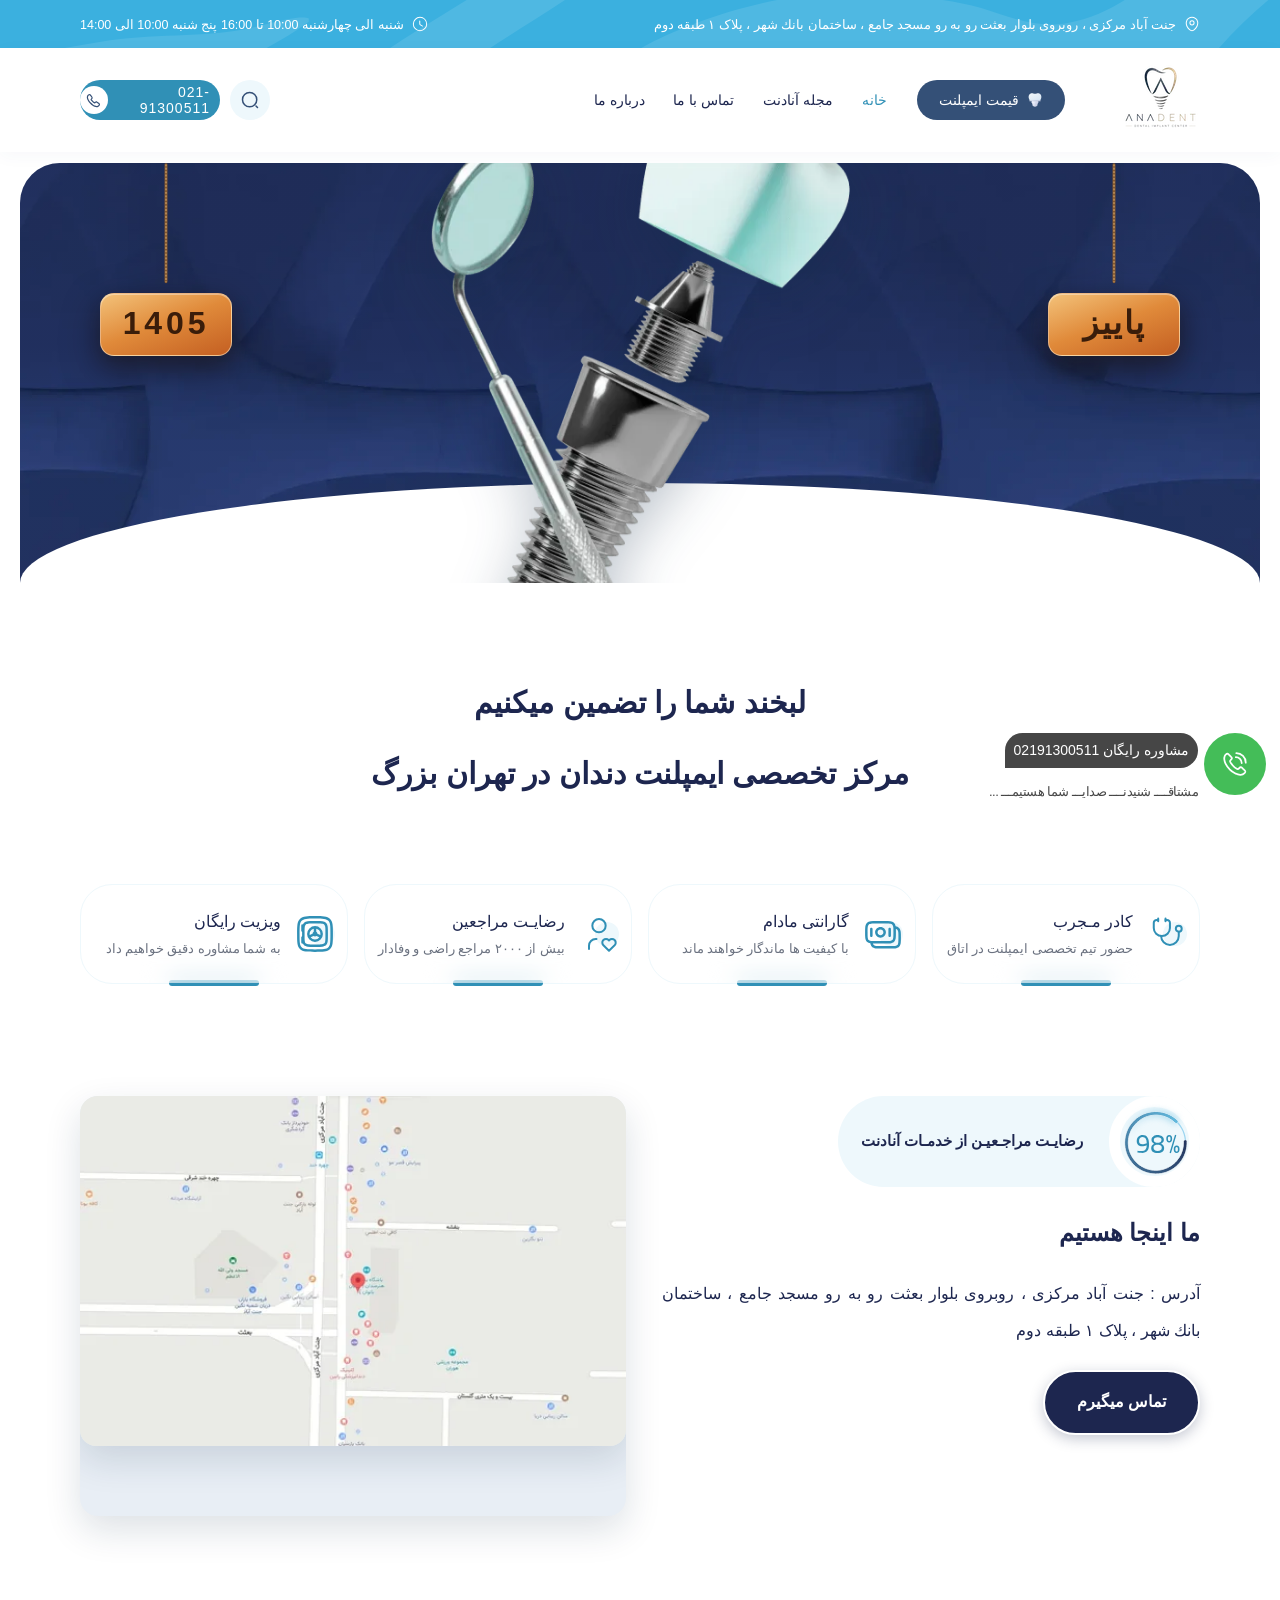
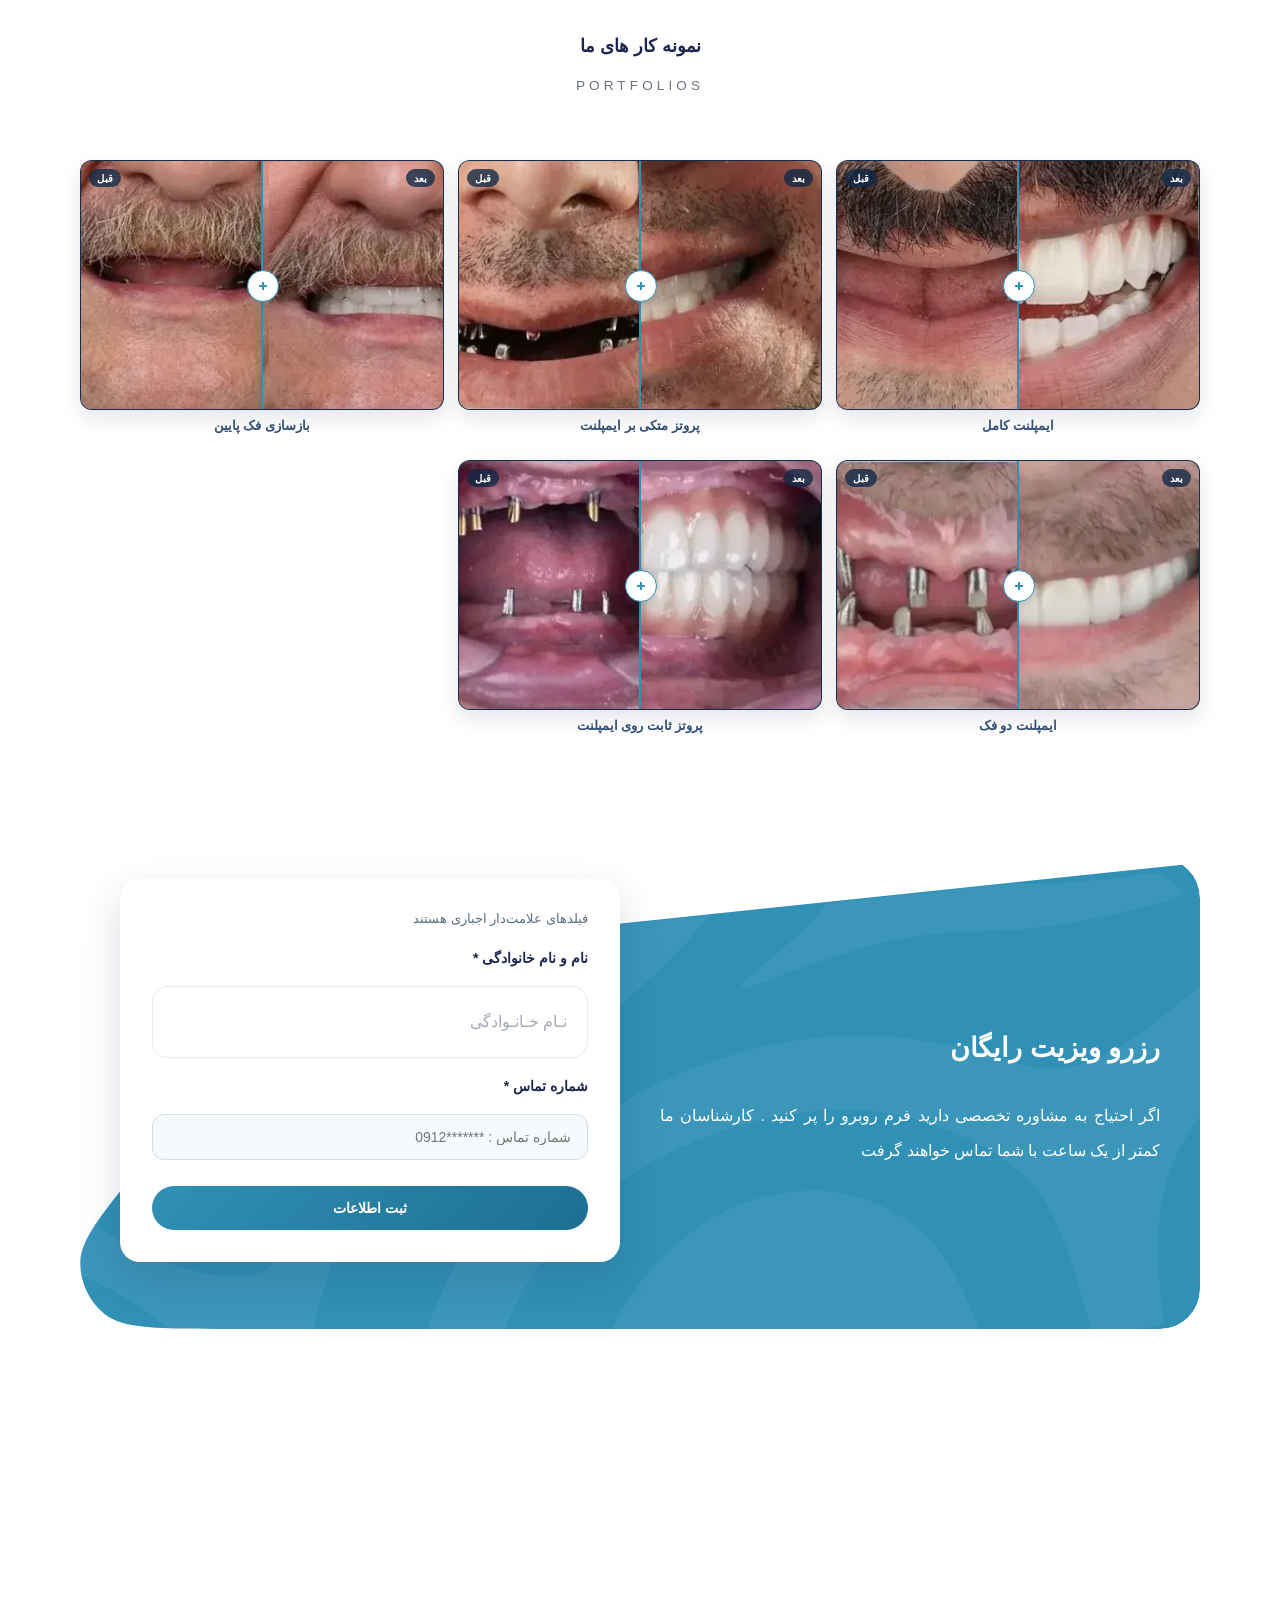
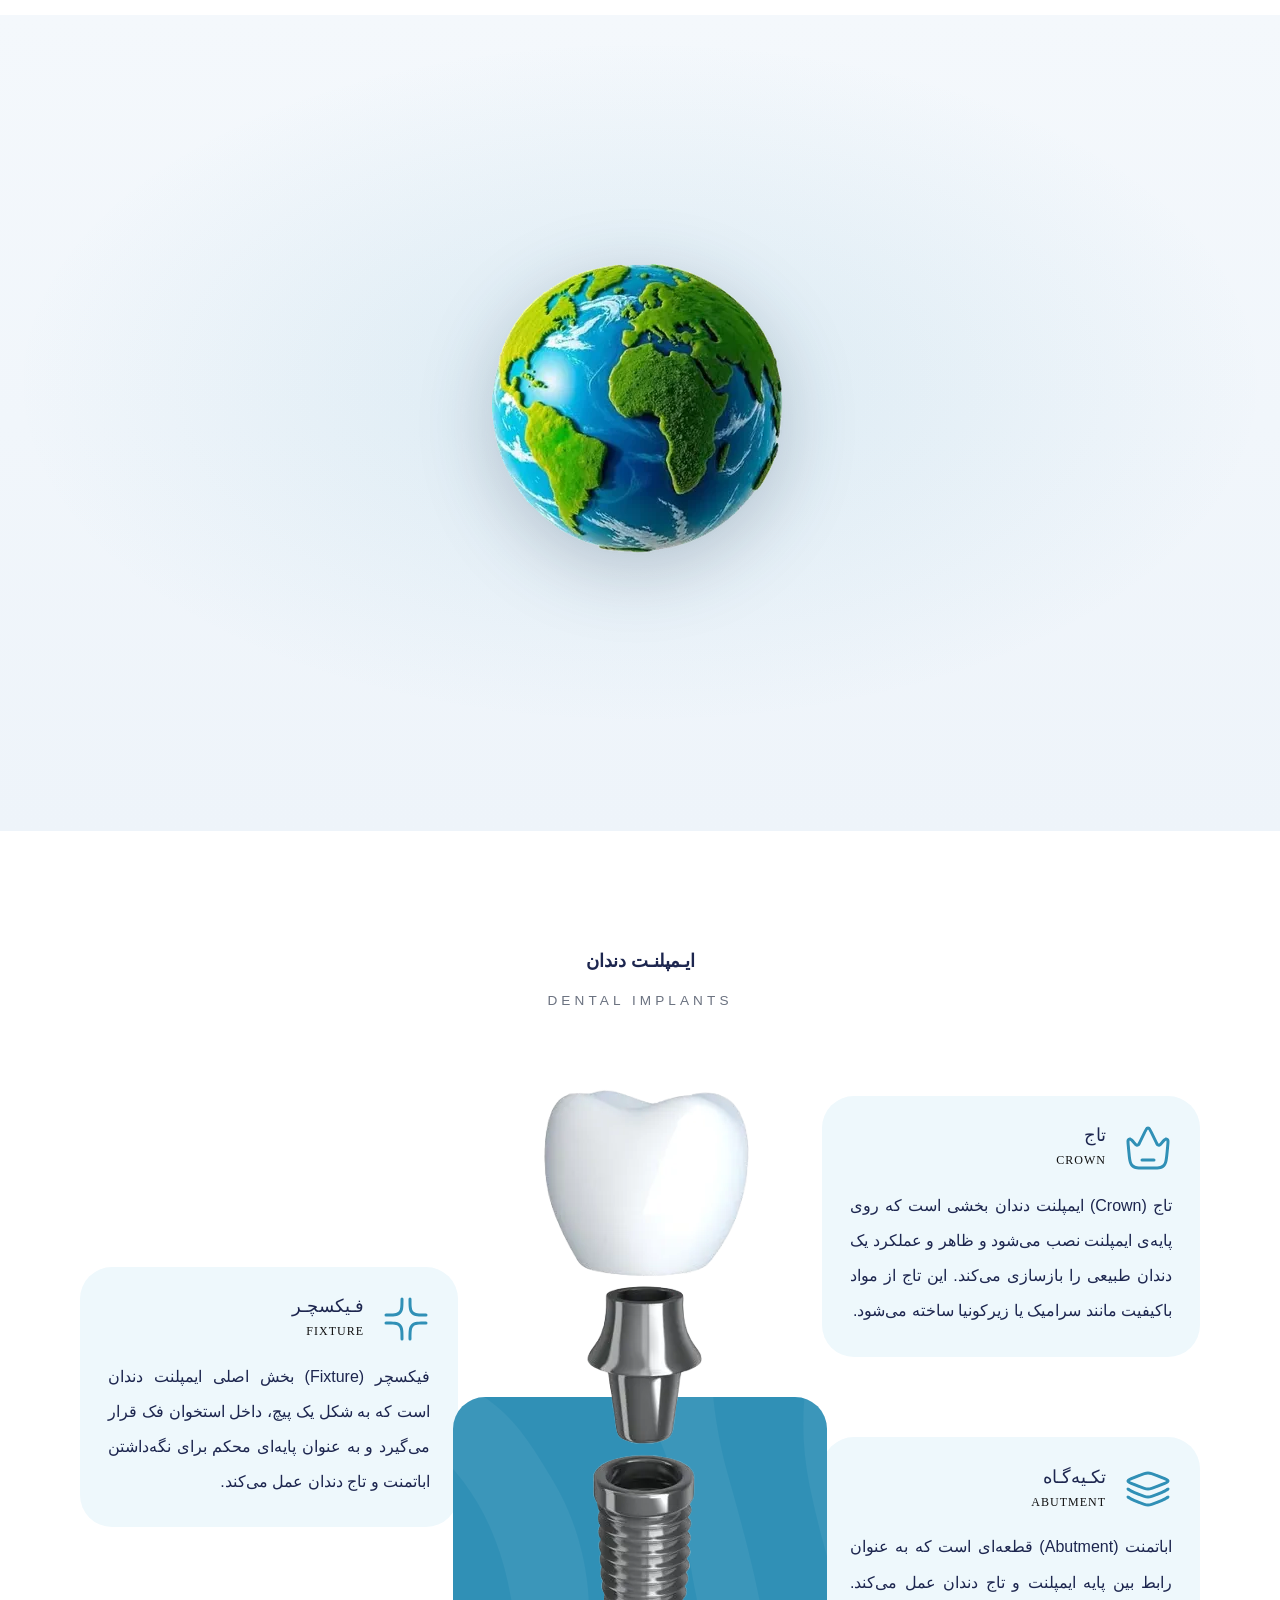
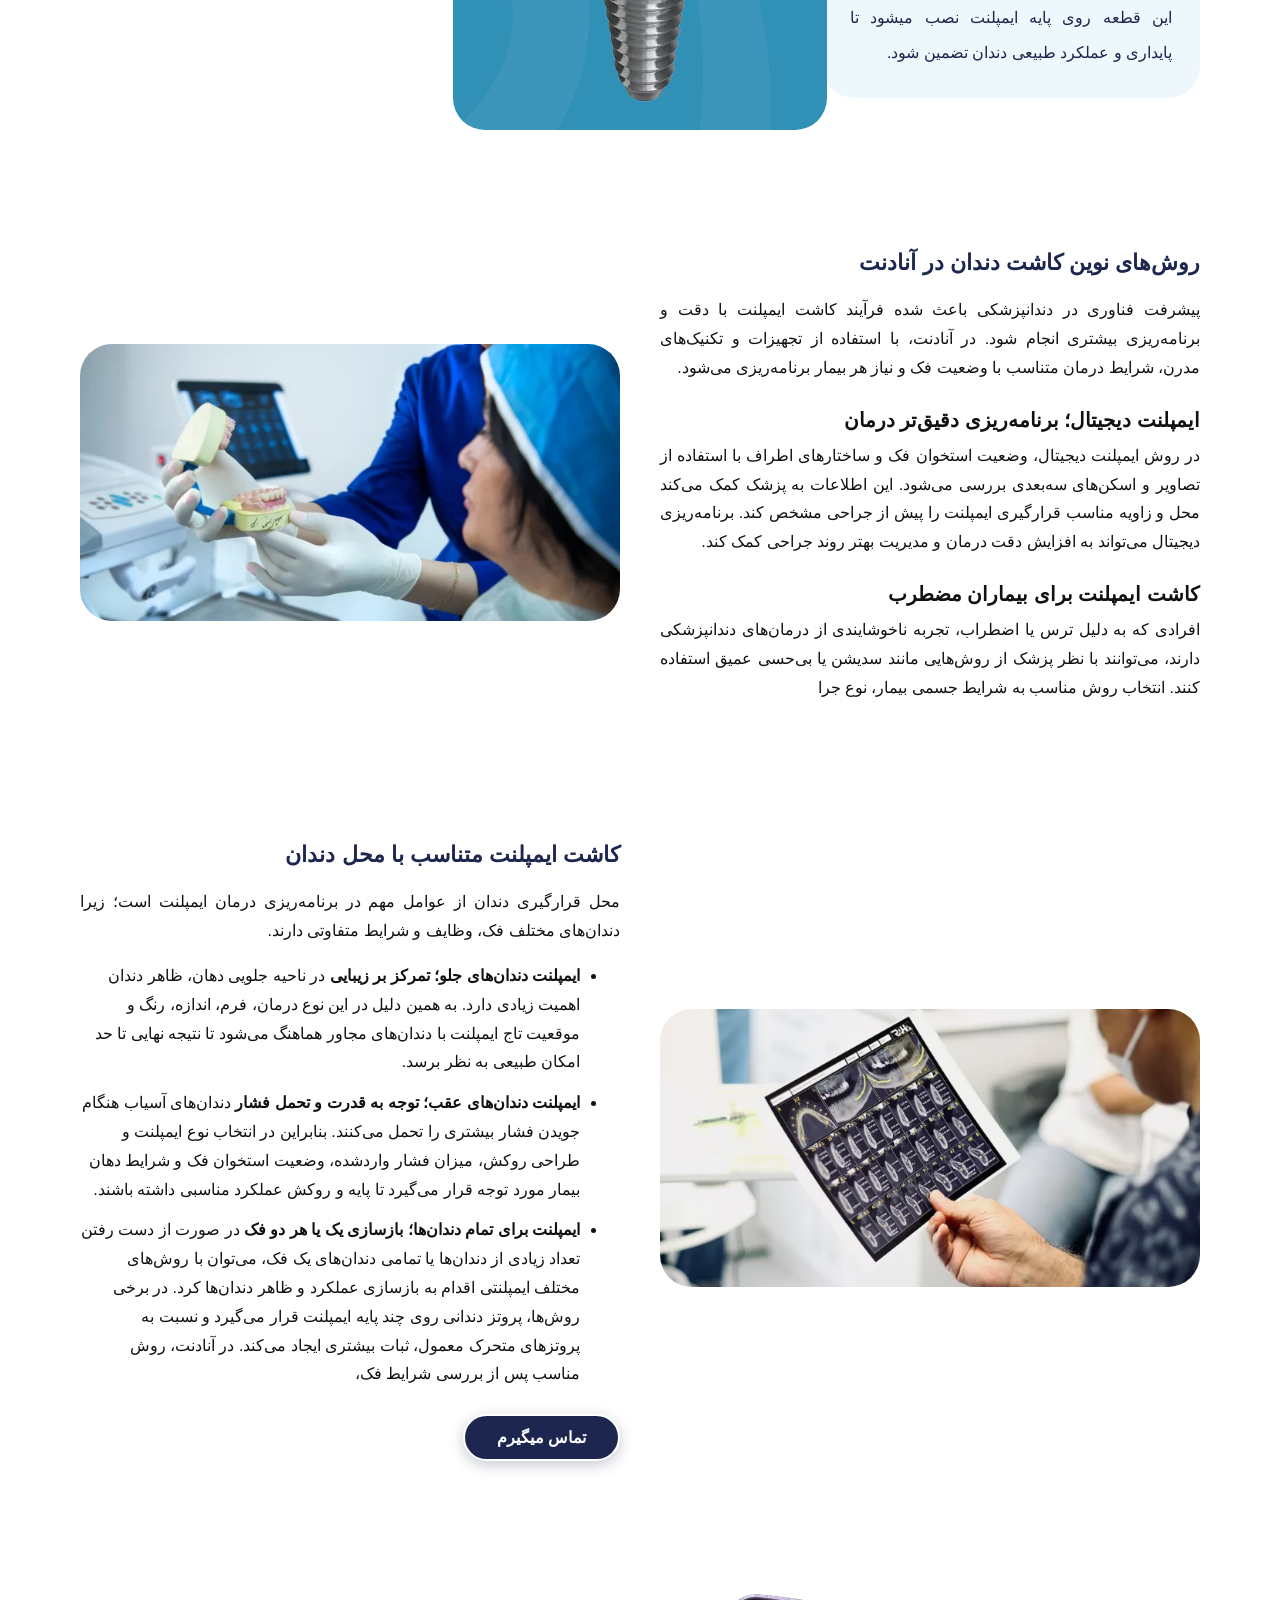
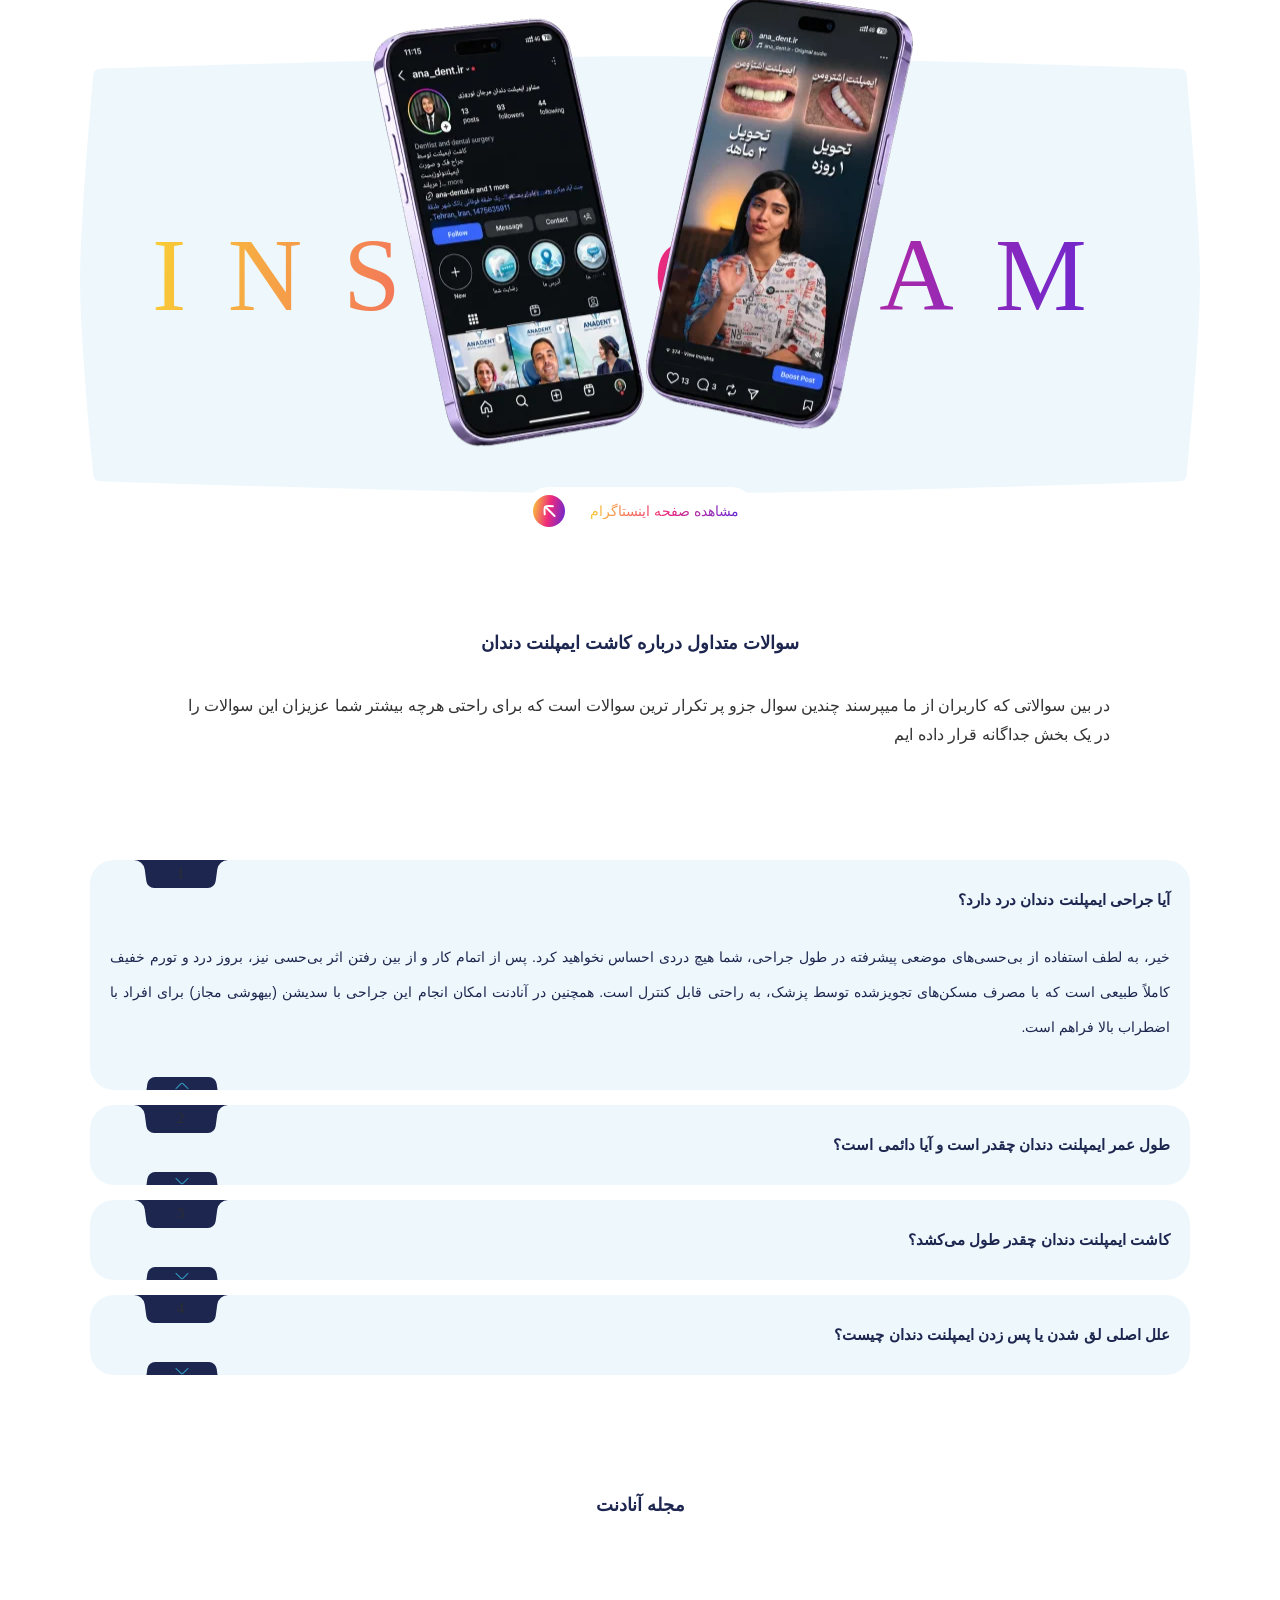
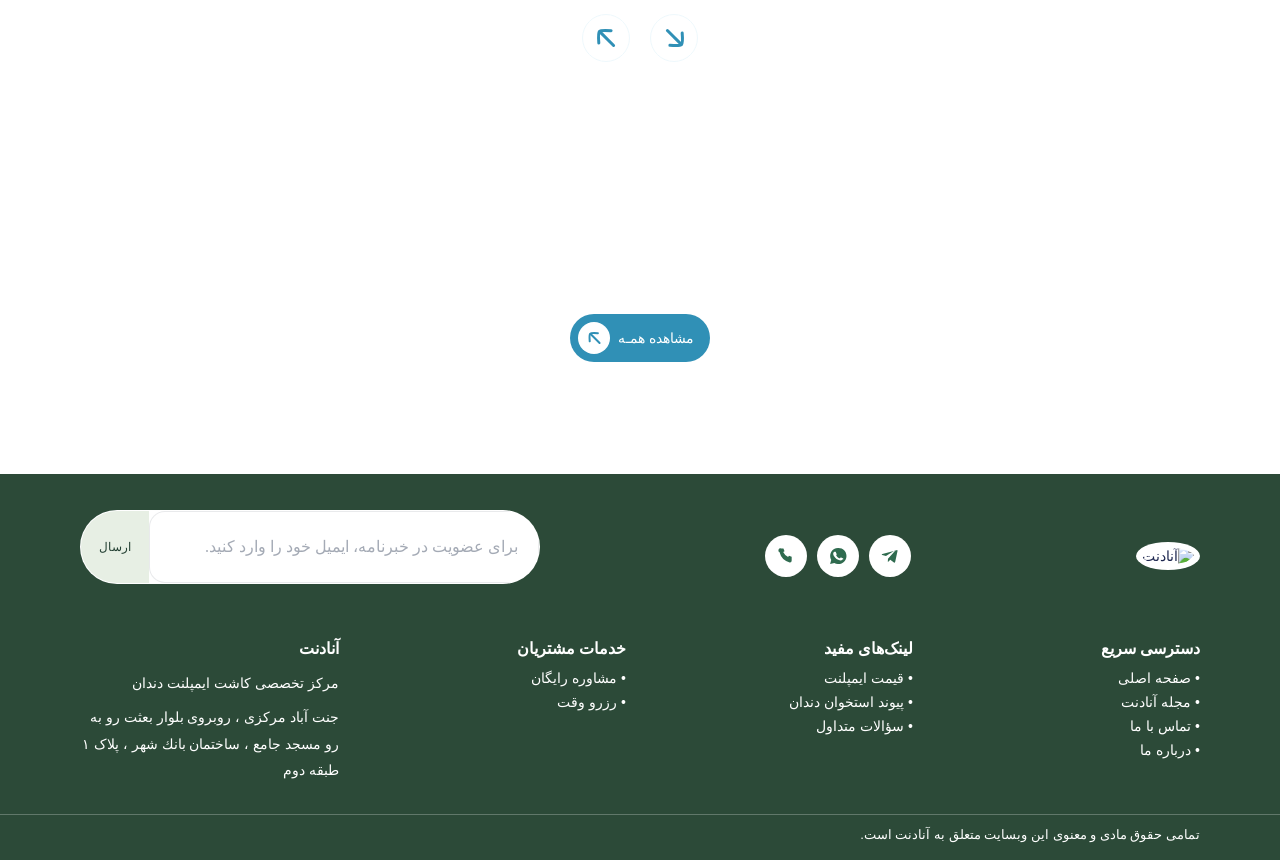
==== commit 8a987237: "delete and improve som images" ====
--- a/frontend/site/index.html
+++ b/frontend/site/index.html
@@ -4,6 +4,7 @@
 <head>
     <meta charset="UTF-8">
     <meta name="viewport" content="width=device-width, initial-scale=1">
+    <link rel="preload" as="image" href="assets/media/2025/09/hero-abckgroand.webp" fetchpriority="high">
     <meta name="theme-color" content="#3090B6"/>
     <title>آنادنت | بزرگ ترین مرکز کاشت ایمپلنت دندان در تهران</title>
 <meta name="description" content="آنادنت بزرگ ترین مرکز کاشت ایمپلنت در تهران با جدید ترین متد های کاشت دیجیتال 02191300511"/>
@@ -27,7 +28,6 @@
 <meta name="google-site-verification" content="5gAubT_4cgOrp3XlFP9VqDKno7vYjqexDJE5bl8r74Q" />
 <style id="ana-font-faces">@font-face{font-family:IRANSansXFaNum;font-style:normal;font-weight:300;font-display:swap;src:url("/assets/fonts/ana/IRANSansXFaNum-Light-718d539838.woff2") format("woff2")}@font-face{font-family:IRANSansXFaNum;font-style:normal;font-weight:400;font-display:swap;src:url("/assets/fonts/ana/IRANSansXFaNum-Regular-f6a73f1631.woff2") format("woff2")}@font-face{font-family:IRANSansXFaNum;font-style:normal;font-weight:500;font-display:swap;src:url("/assets/fonts/ana/IRANSansXFaNum-Medium-76521a4f00.woff2") format("woff2")}@font-face{font-family:IRANSansXFaNum;font-style:normal;font-weight:600;font-display:swap;src:url("/assets/fonts/ana/IRANSansXFaNum-DemiBold-f7a79c792a.woff2") format("woff2")}@font-face{font-family:IRANSansXFaNum;font-style:normal;font-weight:700;font-display:swap;src:url("/assets/fonts/ana/IRANSansXFaNum-Bold-837923db7d.woff2") format("woff2")}</style>
 <link rel="preload" as="font" type="font/woff2" href="/assets/fonts/ana/IRANSansXFaNum-Regular-f6a73f1631.woff2" crossorigin>
-<link rel="preload" as="font" type="font/woff2" href="/assets/fonts/ana/IRANSansXFaNum-DemiBold-f7a79c792a.woff2" crossorigin>
 <link rel="preload" href="assets/theme/assets/style-rtl.min.css?ver=1.2.60" as="style">
 <link rel='stylesheet' id='ana-global-style-css' href='assets/theme/assets/style-rtl.min.css?ver=1.2.60' media='all' />
 <link rel='stylesheet' id='ds-asset-css-head-theme-b3be6fc924-css' href='assets/bundles/ds-bundle-css-86786fe9add48d8e.css?ver=20261021i' media='all' />
@@ -155,15 +155,7 @@
 </style>
 <link rel="stylesheet" href="assets/css/ana-enhancements.css?ver=20261102b" />
 <link rel="stylesheet" href="assets/css/site-pages.css?ver=20261102a" />
-<link rel="preload" as="image" href="assets/media/2025/09/hero-floating.webp" fetchpriority="high" />
-<link rel="preload" as="image" href="assets/media/2025/09/hero-abckgroand.webp" />
-<script type="text/javascript">
-    (function(c,l,a,r,i,t,y){
-        c[a]=c[a]||function(){(c[a].q=c[a].q||[]).push(arguments)};
-        t=l.createElement(r);t.async=1;t.src="https://www.clarity.ms/tag/"+i;
-        y=l.getElementsByTagName(r)[0];y.parentNode.insertBefore(t,y);
-    })(window, document, "clarity", "script", "z7bx9glj1g");
-</script>
+<link rel="preload" as="image" href="assets/media/2025/09/hero-floating.webp">
 </head>
 
 <body class="rtl home ana-site has-ana-mobile-consultation-bar">
@@ -347,12 +339,12 @@
 
 						<div class="VOD_wrapper BotCerv ana-hero">
 							<picture class="background-video-poster" aria-hidden="true">
-										<img class="ana-hero-bg" src="assets/media/2025/09/hero-abckgroand.webp" alt="" width="1600" height="900" loading="eager" decoding="async">
+										<img class="ana-hero-bg" src="assets/media/2025/09/hero-abckgroand.webp" alt="" width="1600" height="900" fetchpriority="high" decoding="async">
 				</picture>
 						<div class="ana-hero-autumn" aria-hidden="true">
 							<canvas class="ana-leaves-canvas"></canvas>
 						</div>
-						<img class="ana-hero-floating" src="assets/media/2025/09/hero-floating.webp" alt="آنادنت" width="461" height="608" loading="eager" fetchpriority="high" decoding="async">
+						<img class="ana-hero-floating" src="assets/media/2025/09/hero-floating.webp" alt="آنادنت" width="461" height="608" decoding="async">
 						<div class="ana-hang ana-hang--left" aria-hidden="true">
 							<svg class="ana-hang__rope" viewBox="0 0 80 140" preserveAspectRatio="xMidYMin meet" aria-hidden="true">
 								<path class="ana-hang__rope-path ana-hang__rope-path--core" d="M40 2 C40 42 40 90 40 128" fill="none" />
@@ -611,7 +603,7 @@
 				<path class="ana-earth-spoke" data-spoke="bl" d="M 250 505 C 340 470, 430 430, 500 410"></path>
 				<path class="ana-earth-spoke" data-spoke="br" d="M 750 505 C 660 470, 570 430, 500 410"></path>
 			</svg>
-			<img class="ana-earth-globe" src="assets/media/2026/03/earth.webp" width="512" height="512" alt="" loading="lazy" decoding="async">
+			<img class="ana-earth-globe" src="assets/media/2026/03/earth-320.webp" srcset="assets/media/2026/03/earth-320.webp 320w, assets/media/2026/03/earth-640.webp 640w" sizes="(max-width: 768px) 40vw, 320px" width="320" height="310" alt="" loading="lazy" decoding="async">
 
 			<div class="ana-earth-item ana-earth-item--tl" data-spoke="tl">
 				<div class="fouritemImg">
@@ -994,6 +986,15 @@
 <script src="/assets/js/api.js" defer></script>
 <script src="/assets/js/site.js" defer></script>
 <script src="/assets/js/ana-enhancements.min.js?ver=20261031d" defer></script>
+<script>
+window.addEventListener("load", function () {
+    (function(c,l,a,r,i,t,y){
+        c[a]=c[a]||function(){(c[a].q=c[a].q||[]).push(arguments)};
+        t=l.createElement(r);t.async=1;t.src="https://www.clarity.ms/tag/"+i;
+        y=l.getElementsByTagName(r)[0];y.parentNode.insertBefore(t,y);
+    })(window, document, "clarity", "script", "z7bx9glj1g");
+}, { once: true });
+</script>
 </body>
 
 </html>
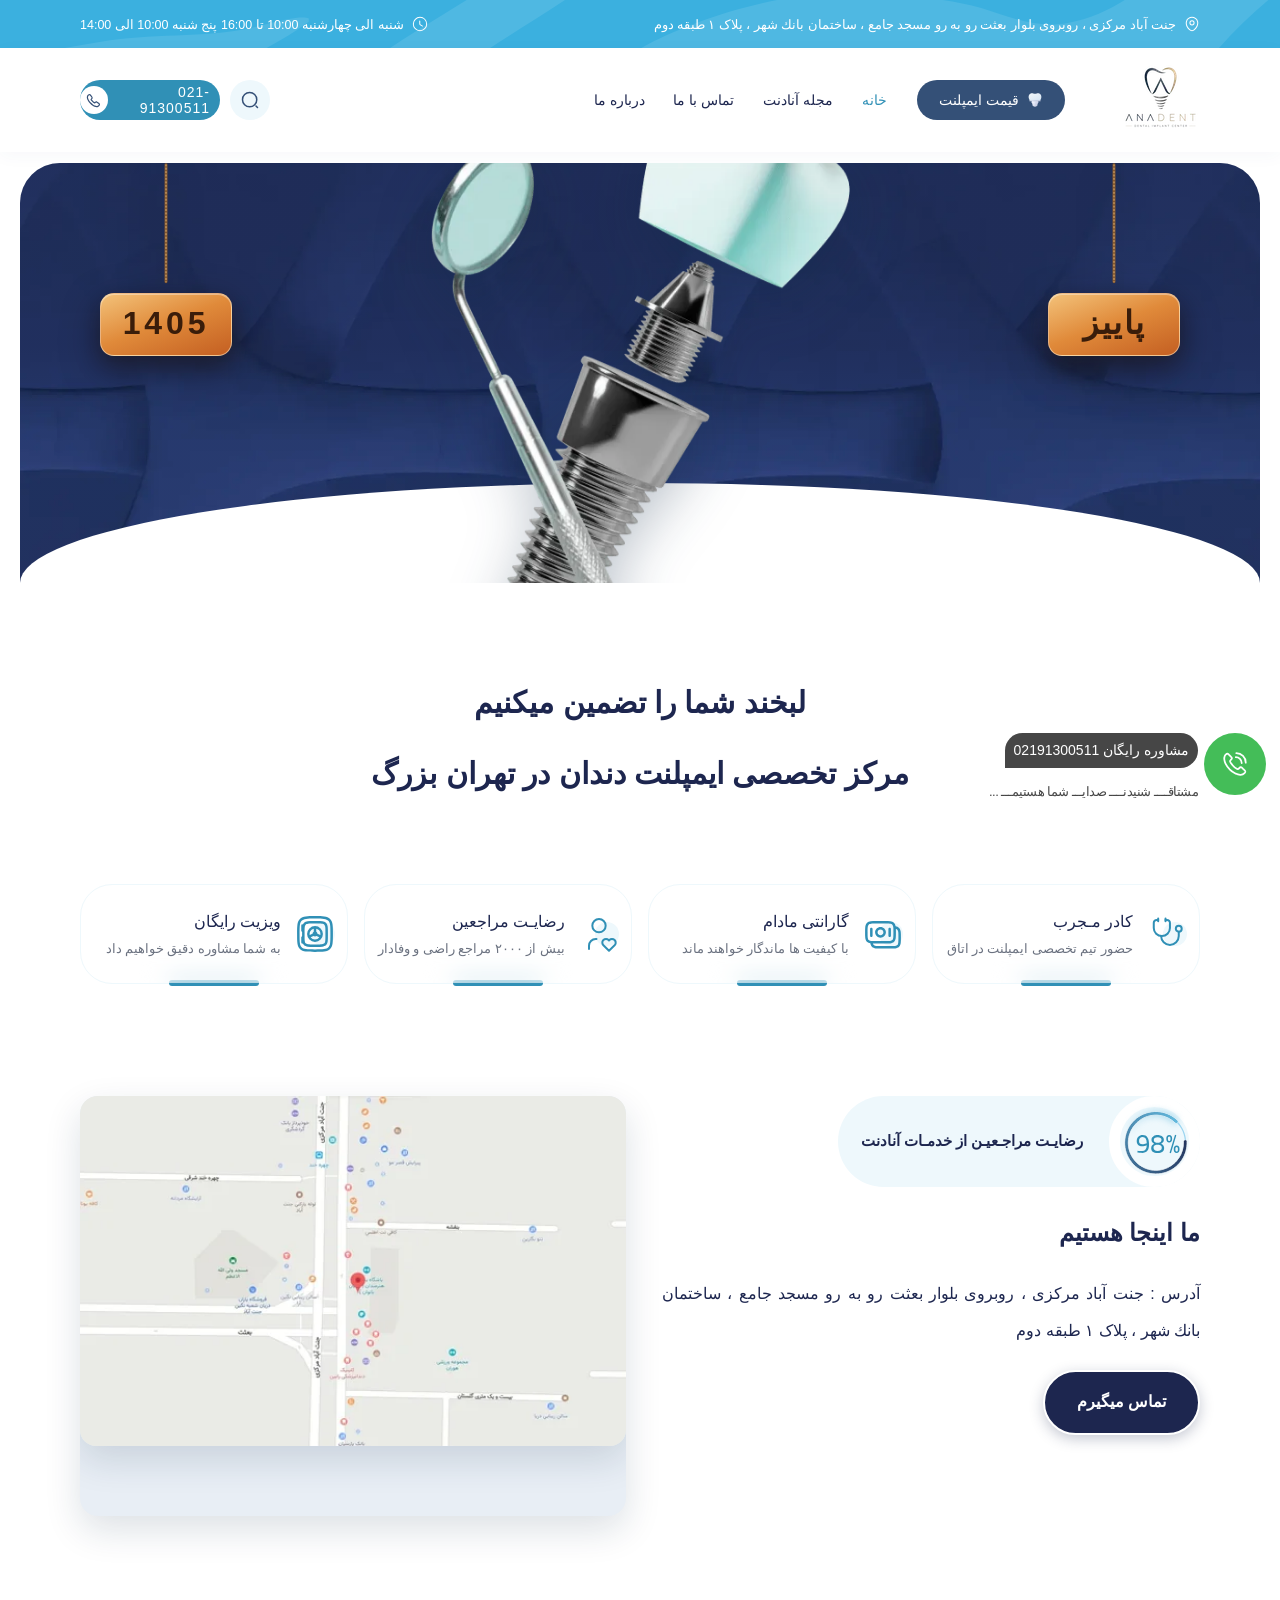
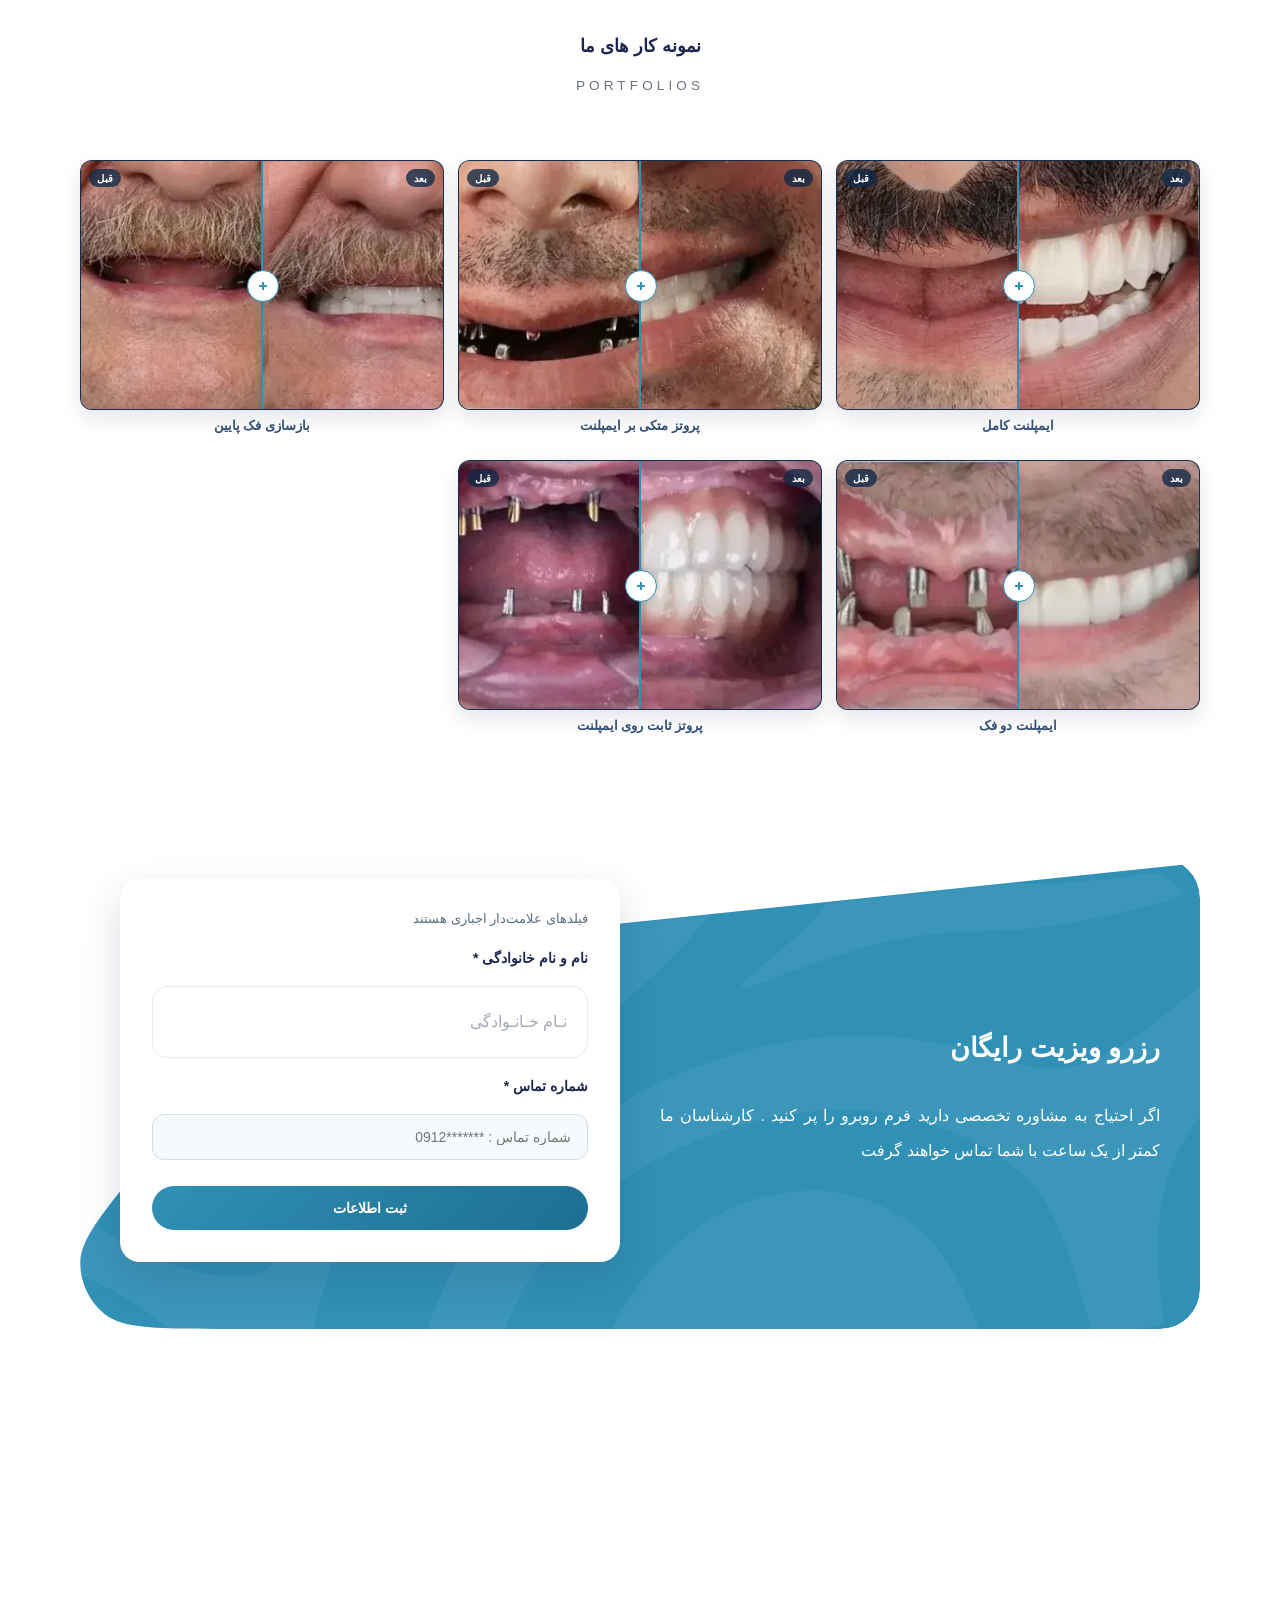
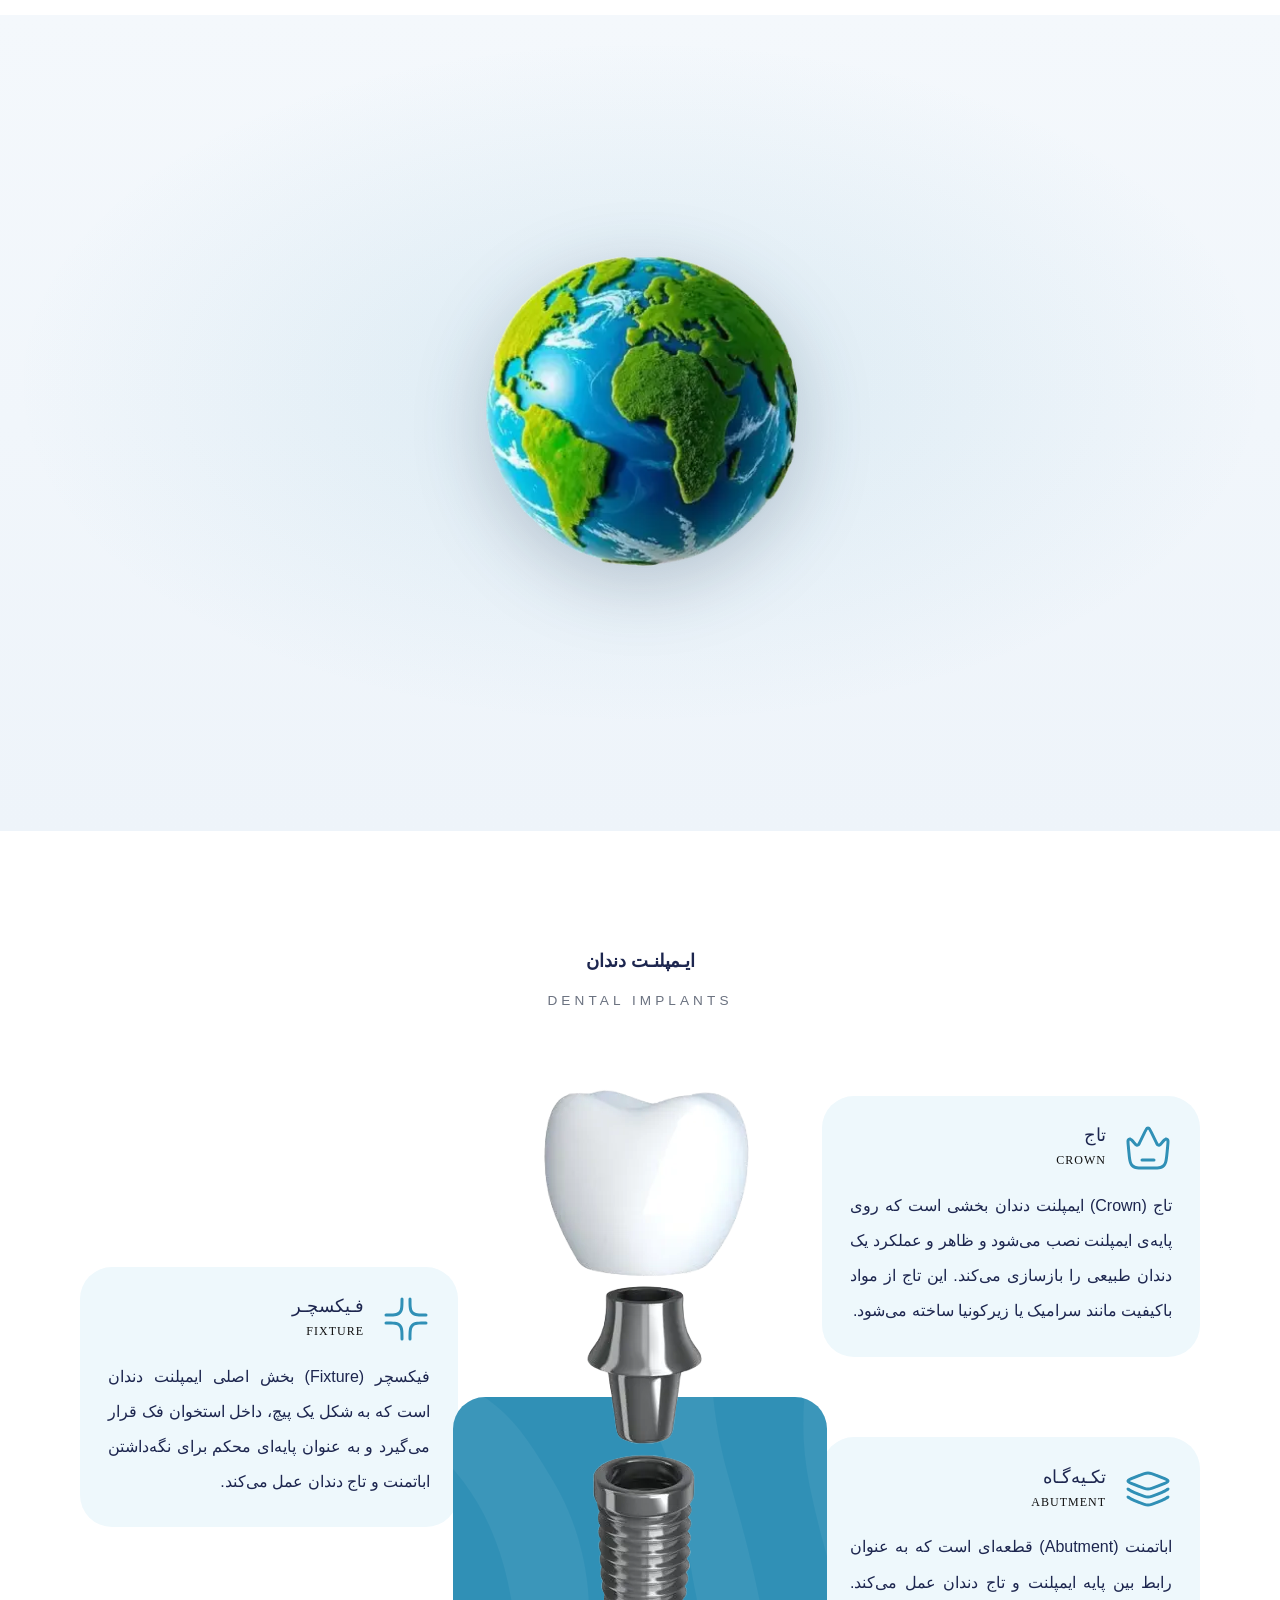
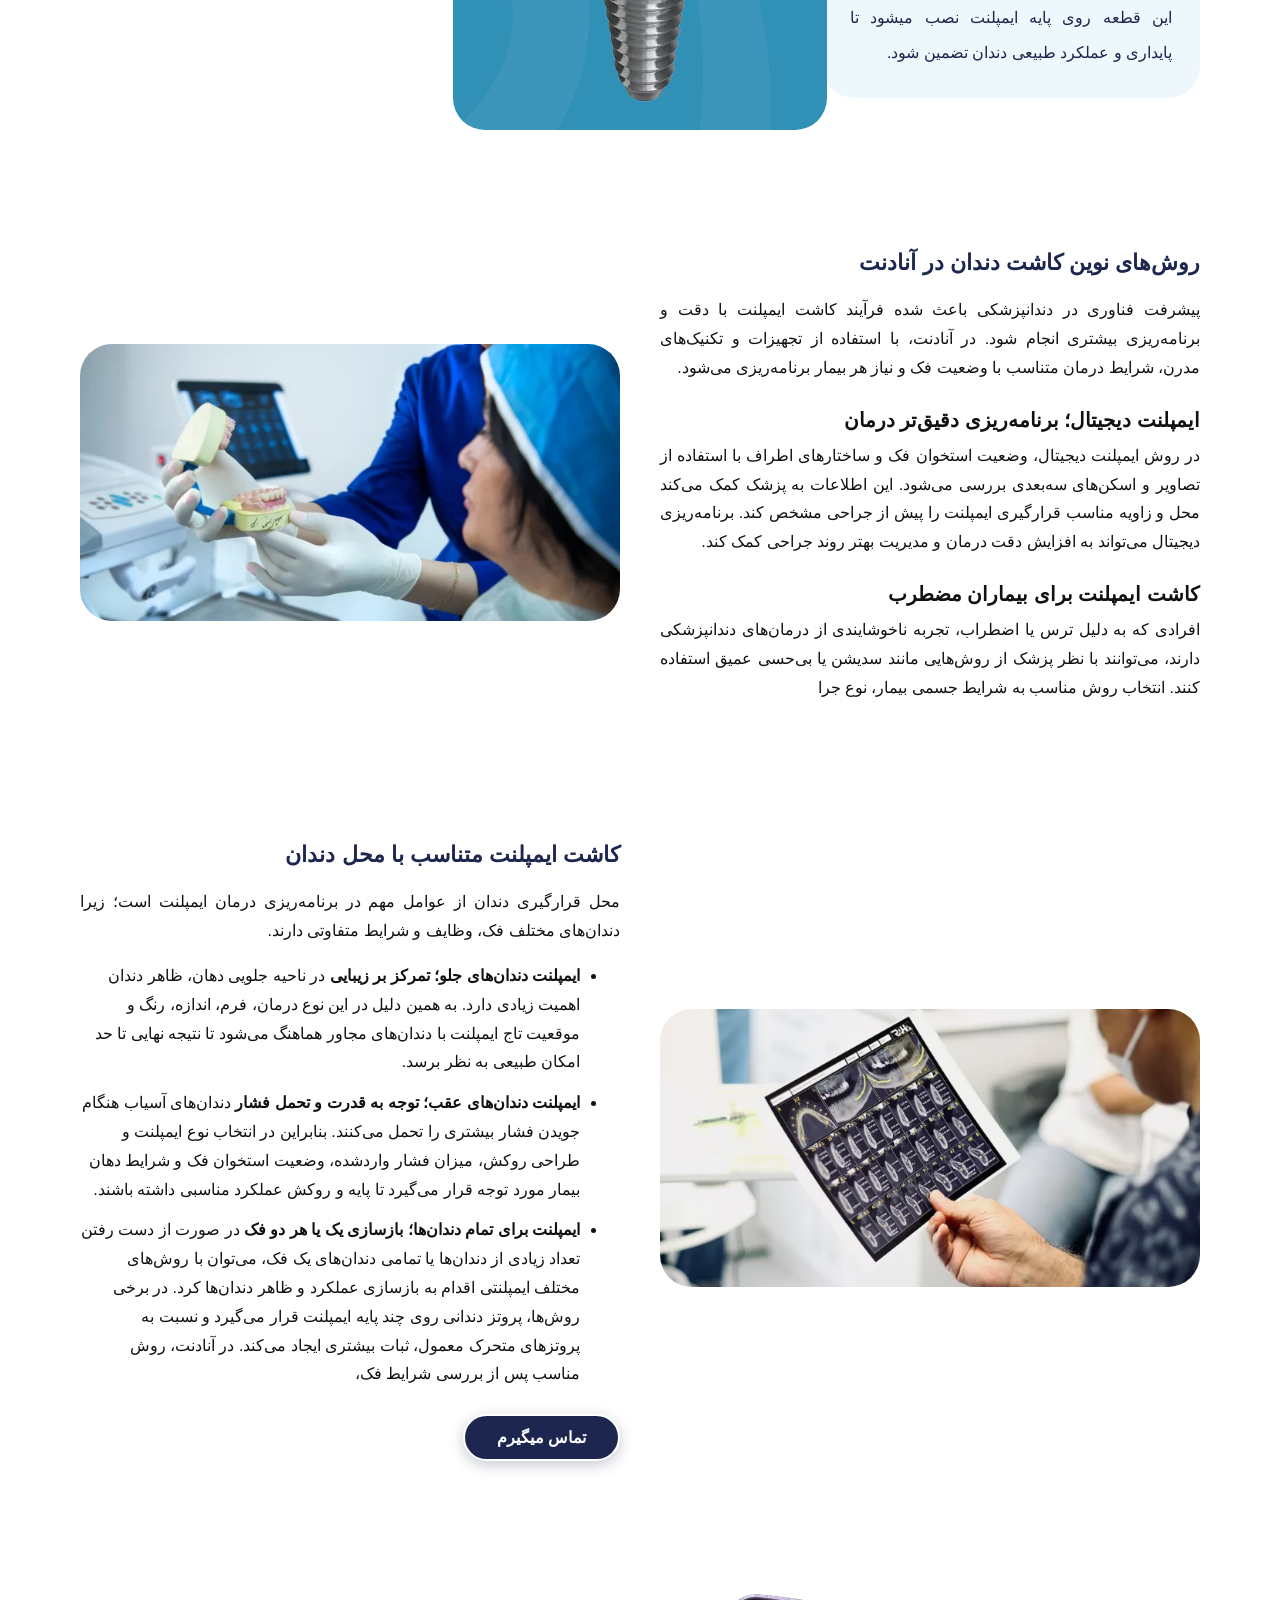
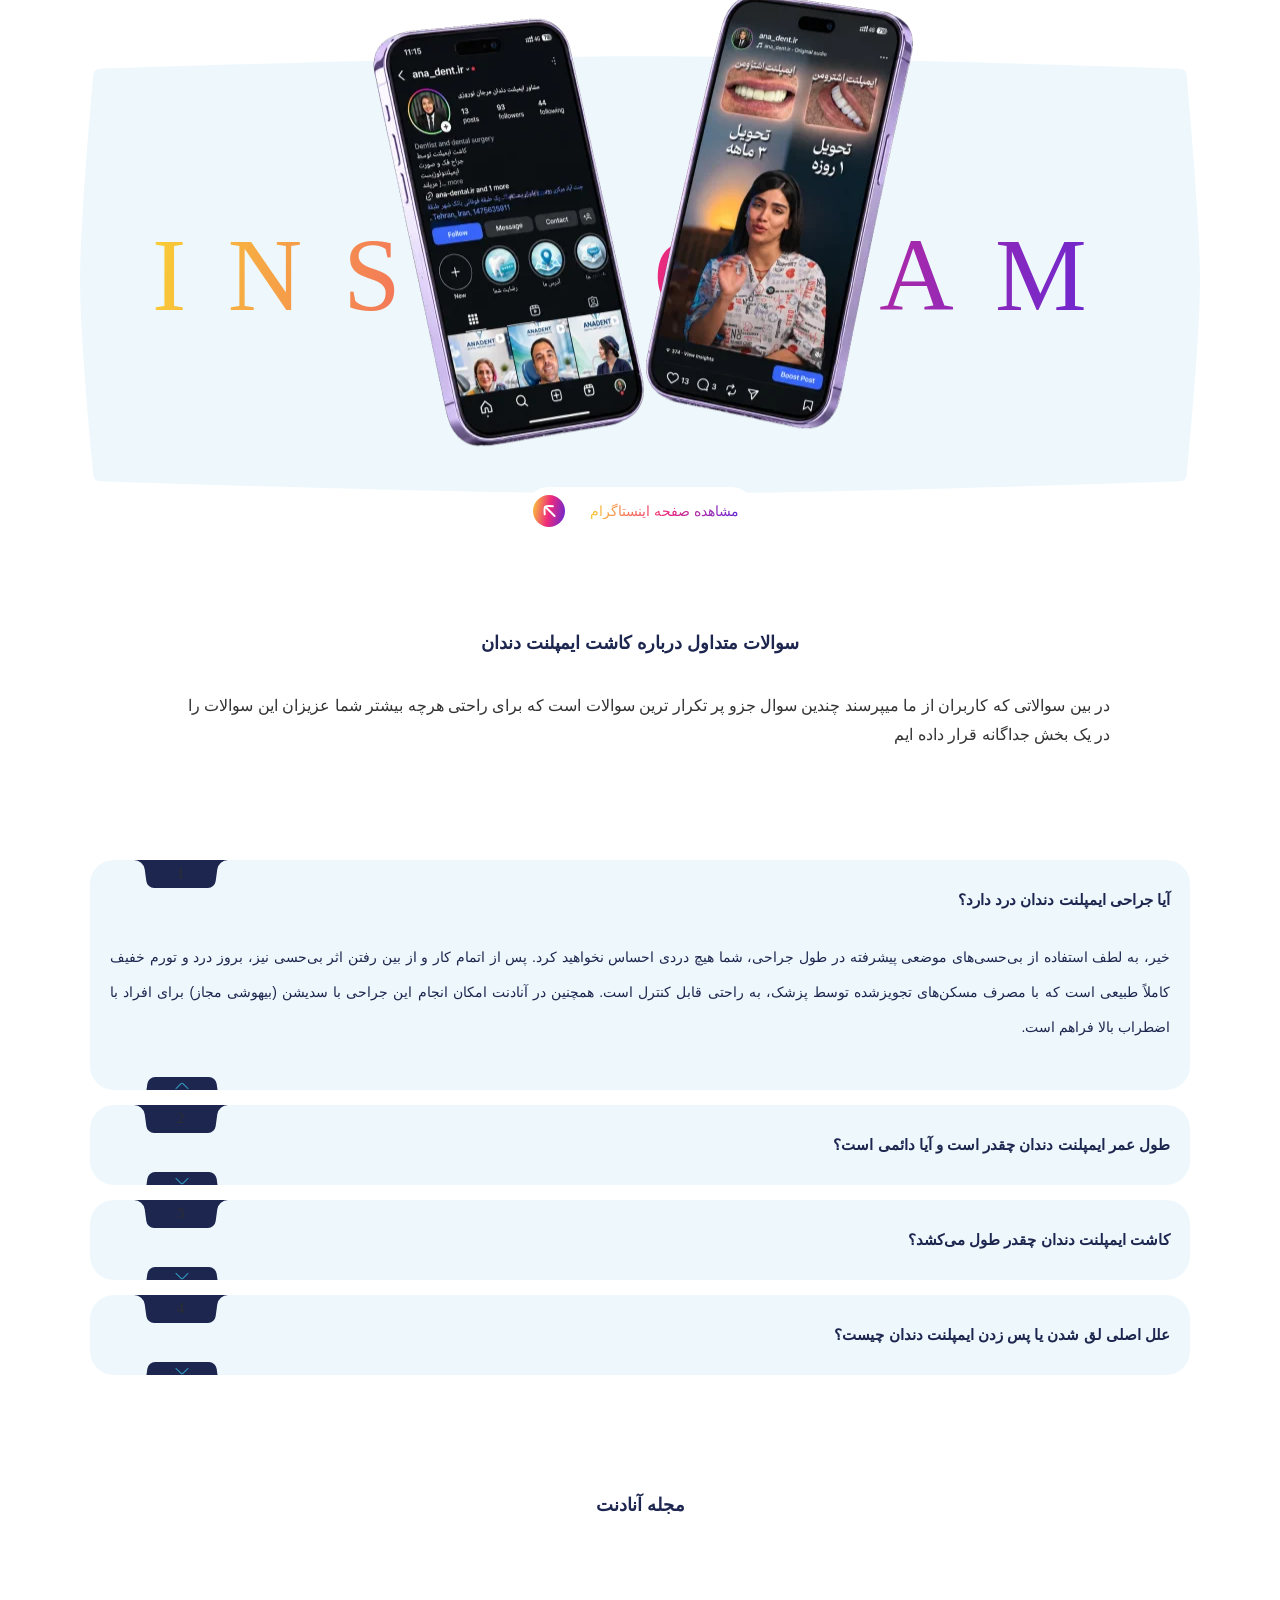
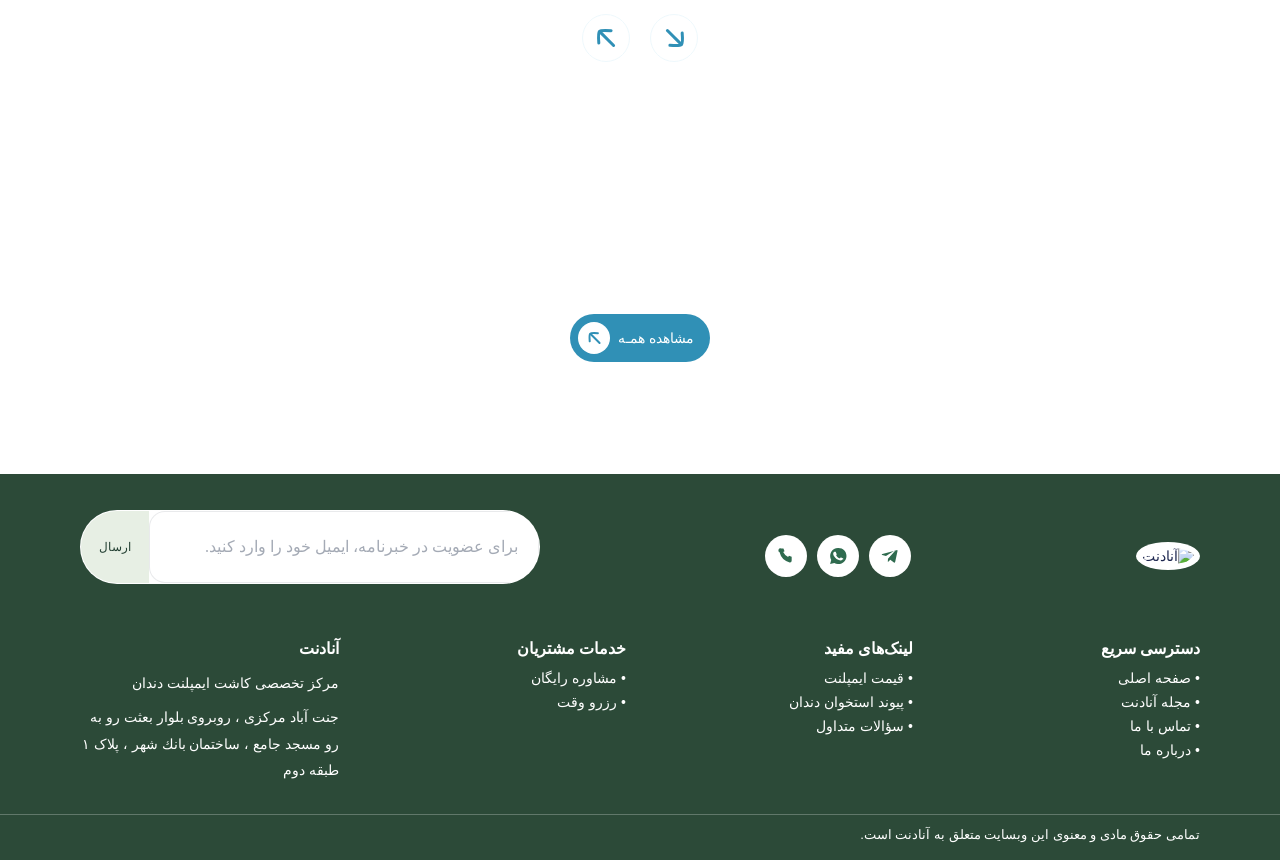
==== commit 0e1a2a8b: "add clarity function" ====
--- a/frontend/site/index.html
+++ b/frontend/site/index.html
@@ -156,6 +156,13 @@
 <link rel="stylesheet" href="assets/css/ana-enhancements.css?ver=20261102b" />
 <link rel="stylesheet" href="assets/css/site-pages.css?ver=20261102a" />
 <link rel="preload" as="image" href="assets/media/2025/09/hero-floating.webp">
+<script type="text/javascript">
+    (function(c,l,a,r,i,t,y){
+        c[a]=c[a]||function(){(c[a].q=c[a].q||[]).push(arguments)};
+        t=l.createElement(r);t.async=1;t.src="https://www.clarity.ms/tag/"+i;
+        y=l.getElementsByTagName(r)[0];y.parentNode.insertBefore(t,y);
+    })(window, document, "clarity", "script", "z7bx9glj1g");
+</script>
 </head>
 
 <body class="rtl home ana-site has-ana-mobile-consultation-bar">
@@ -986,7 +993,7 @@
 <script src="/assets/js/api.js" defer></script>
 <script src="/assets/js/site.js" defer></script>
 <script src="/assets/js/ana-enhancements.min.js?ver=20261031d" defer></script>
-<script>
+<!-- <script>
 window.addEventListener("load", function () {
     (function(c,l,a,r,i,t,y){
         c[a]=c[a]||function(){(c[a].q=c[a].q||[]).push(arguments)};
@@ -994,7 +1001,7 @@
         y=l.getElementsByTagName(r)[0];y.parentNode.insertBefore(t,y);
     })(window, document, "clarity", "script", "z7bx9glj1g");
 }, { once: true });
-</script>
+</script> -->
 </body>
 
 </html>
